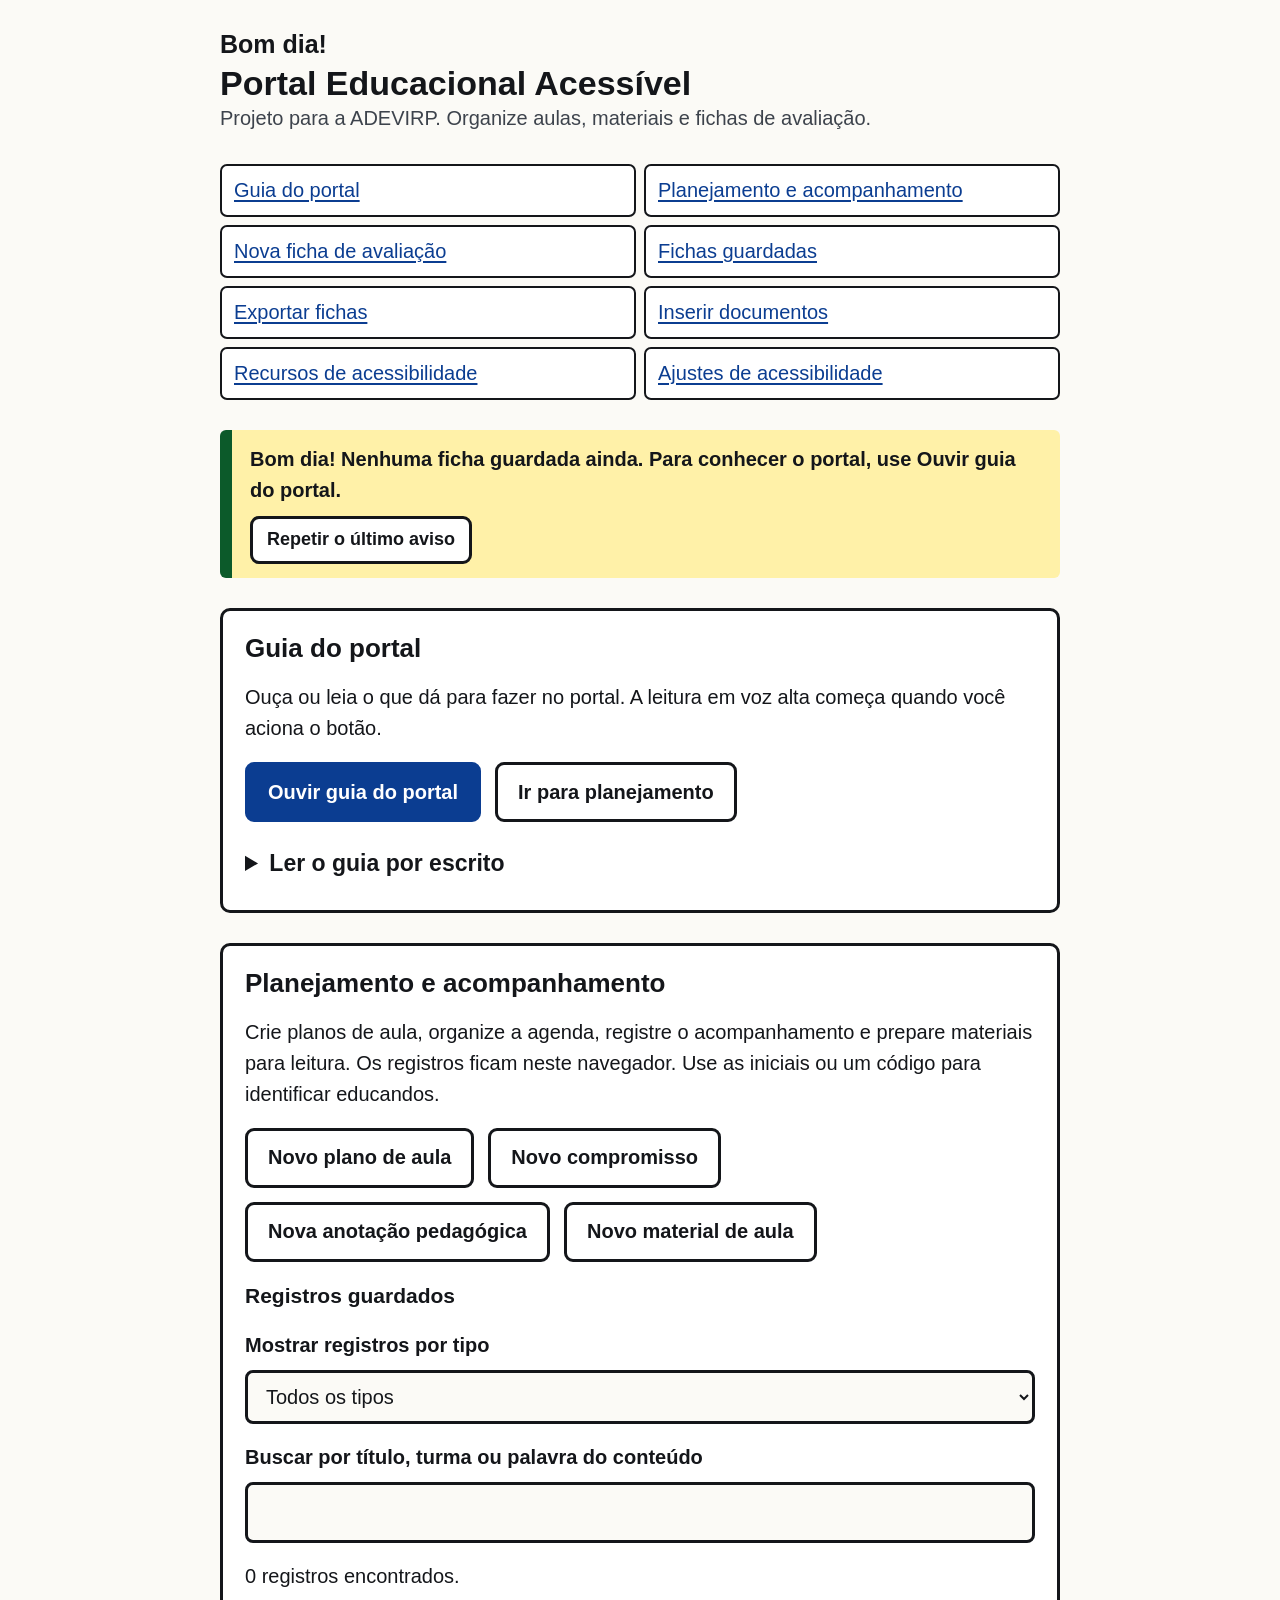
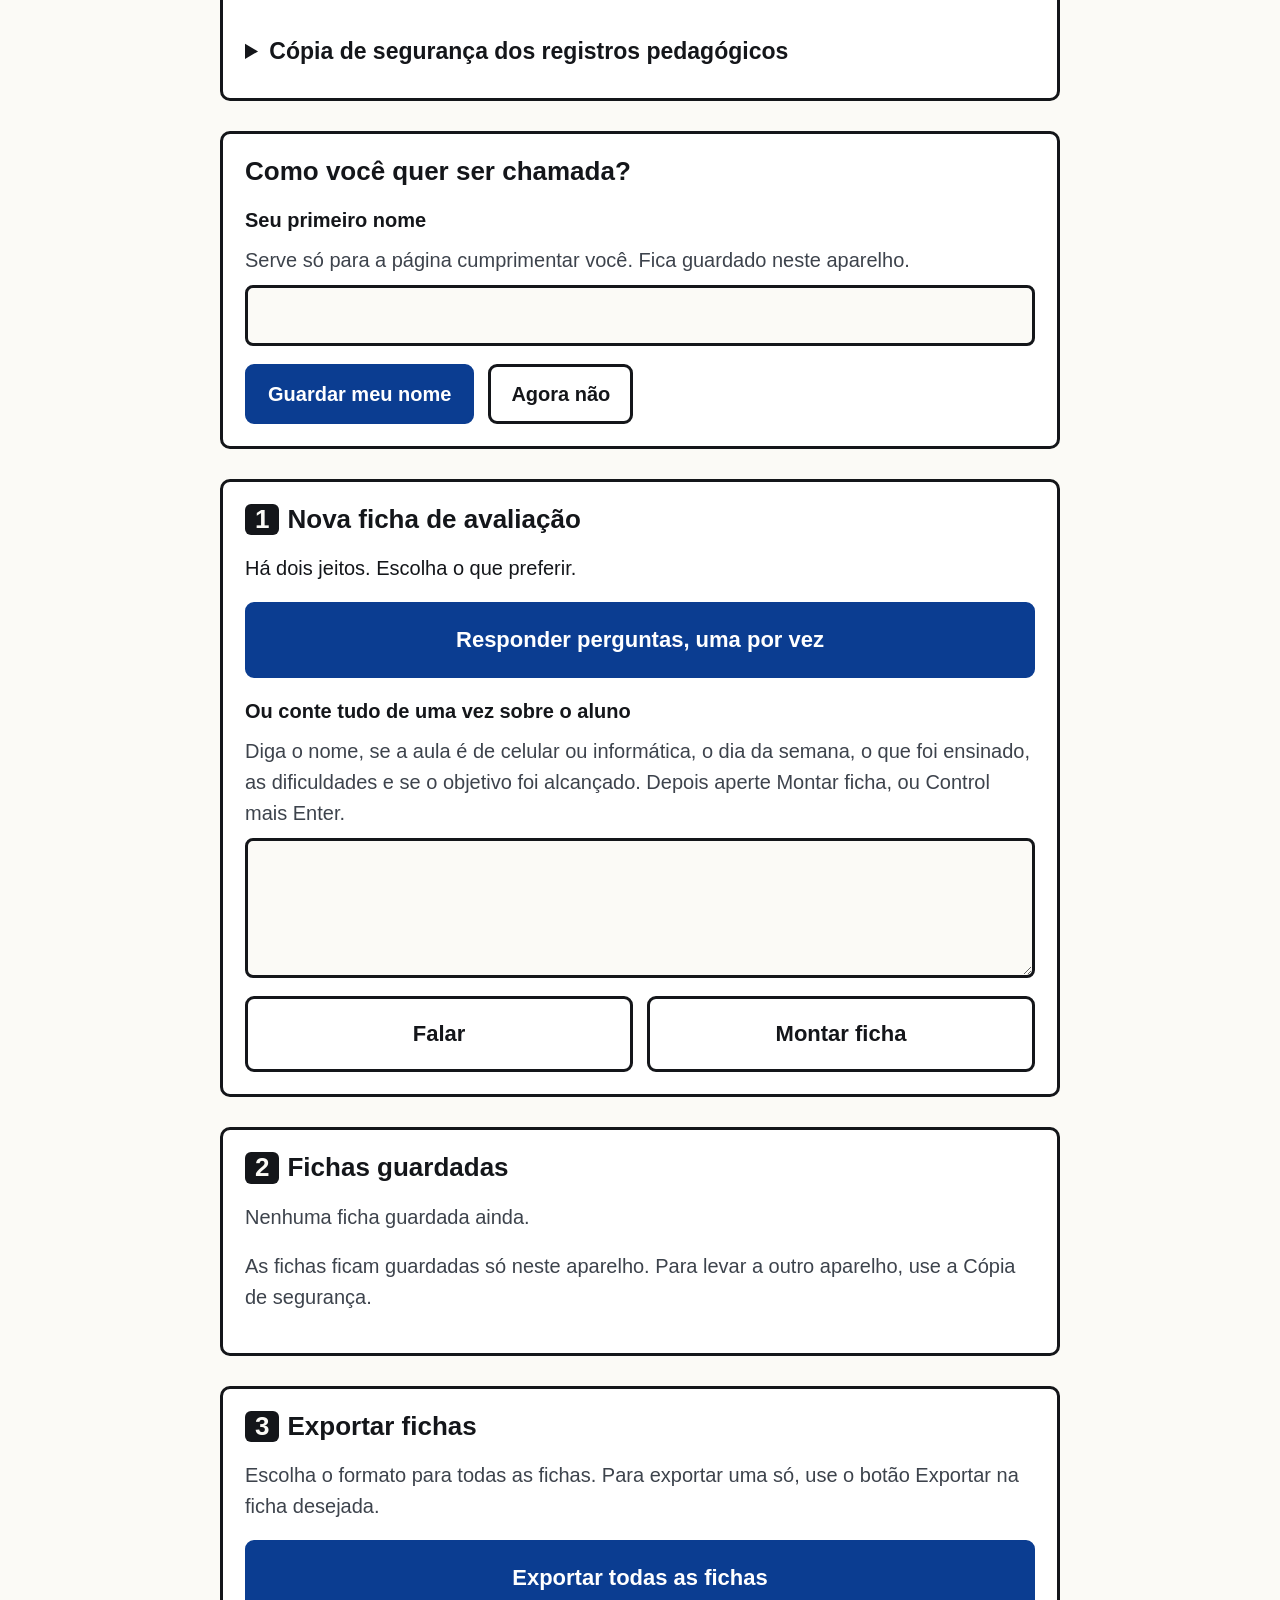
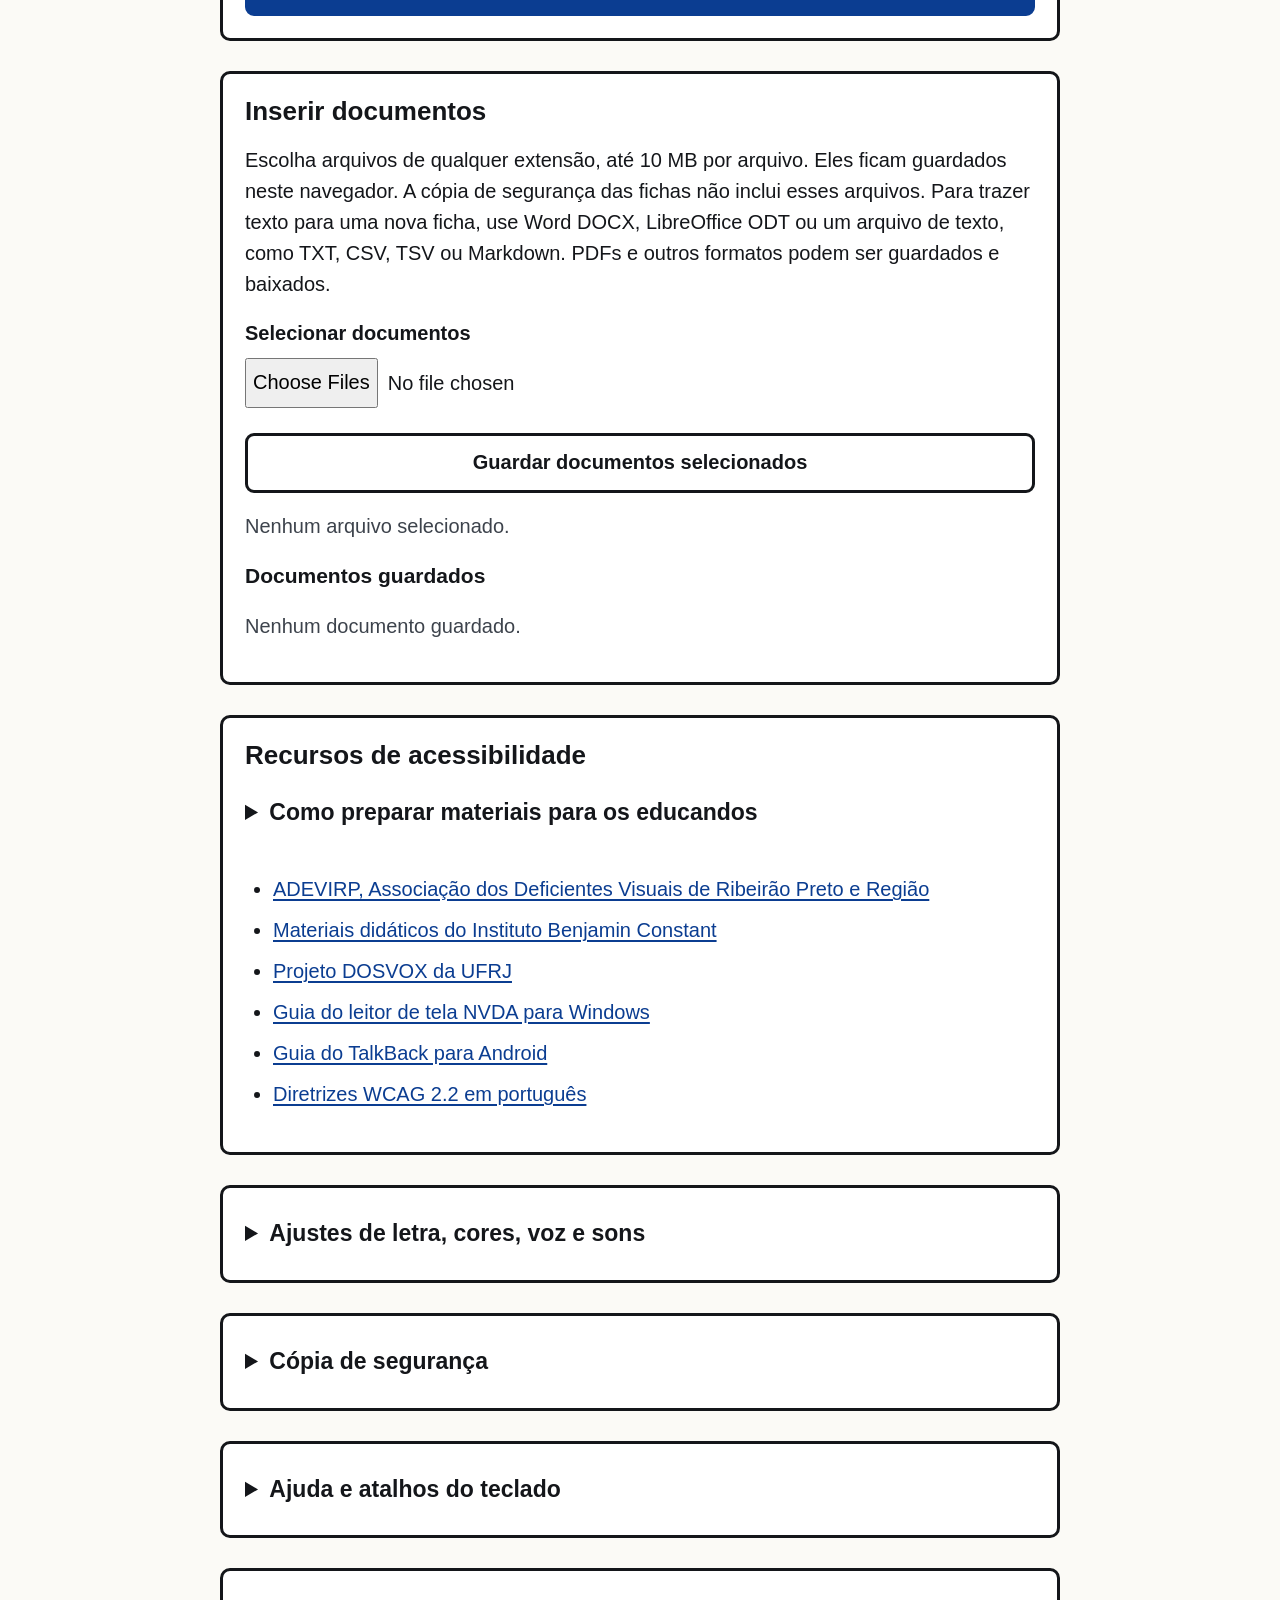
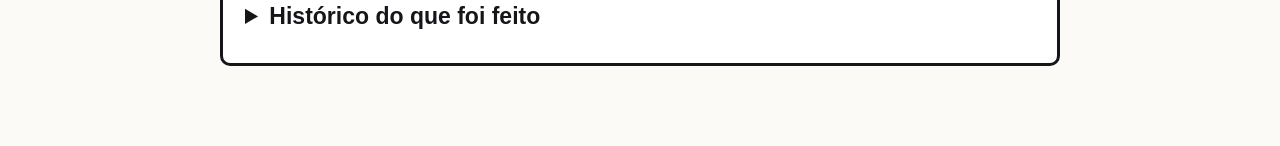
==== docs/fichas-avaliacao-2026/index.html @ f61b5168 "Apresenta guia completo do portal com leitura em voz alta" ====
<!DOCTYPE html>
<html lang="pt-BR" data-tamanho="g">
<head>
<meta charset="utf-8">
<meta name="viewport" content="width=device-width, initial-scale=1">
<title>Portal Educacional Acessível | Projeto para a ADEVIRP</title>
<style>
/* Layout: uma coluna só, na ordem em que o trabalho acontece. Letras grandes, contraste alto, foco bem visível. */
:root{
  --fundo:#fbfaf6; --painel:#ffffff; --texto:#14161a; --suave:#3d434c; --linha:#14161a;
  --acao:#0b3d91; --acao-texto:#ffffff; --foco:#c2410c; --ok:#0c5a2a; --erro:#a11212; --marca:#fff1a8;
  --fonte:Verdana, Tahoma, "Segoe UI", Arial, sans-serif;
}
@media (prefers-color-scheme: dark){
  :root:not([data-theme="light"]):not([data-cores="claro"]){
    color-scheme:dark;
    --fundo:#0c0d10; --painel:#16181d; --texto:#f6f4ee; --suave:#d3d6db; --linha:#f6f4ee;
    --acao:#ffd84a; --acao-texto:#0c0d10; --foco:#7fd4ff; --ok:#7be3a0; --erro:#ffa3a3; --marca:#3b3200;
  }
}
:root[data-theme="dark"]:not([data-cores="claro"]), :root[data-cores="escuro"]{
  color-scheme:dark;
  --fundo:#0c0d10; --painel:#16181d; --texto:#f6f4ee; --suave:#d3d6db; --linha:#f6f4ee;
  --acao:#ffd84a; --acao-texto:#0c0d10; --foco:#7fd4ff; --ok:#7be3a0; --erro:#ffa3a3; --marca:#3b3200;
}
:root[data-cores="amarelo"]{
  color-scheme:dark;
  --fundo:#000000; --painel:#000000; --texto:#ffee33; --suave:#ffee33; --linha:#ffee33;
  --acao:#ffee33; --acao-texto:#000000; --foco:#ffffff; --ok:#8dffab; --erro:#ffb0b0; --marca:#1c1a00;
}
*{box-sizing:border-box}
html{font-size:125%}
html[data-tamanho="m"]{font-size:150%}
html[data-tamanho="e"]{font-size:185%}
body{margin:0;background:var(--fundo);color:var(--texto);font-family:var(--fonte);line-height:1.55}
.pagina{max-width:44rem;margin:0 auto;padding:1.25rem 1rem 4rem;display:flex;flex-direction:column;gap:1.5rem}
main{display:flex;flex-direction:column;gap:1.5rem}
h1{font-size:1.7rem;line-height:1.15;margin:0;text-wrap:balance}
h2{font-size:1.3rem;line-height:1.2;margin:0;text-wrap:balance}
h3{font-size:1.05rem;margin:0;overflow-wrap:anywhere}
p{margin:0}
.suave{color:var(--suave)}
.so-leitor{position:absolute;width:1px;height:1px;overflow:hidden;clip-path:inset(50%);white-space:nowrap}
.pular{position:absolute;left:-999rem}
.pular:focus{left:1rem;top:1rem;background:var(--painel);color:var(--texto);padding:.5rem 1rem;z-index:5}
section,details.bloco{background:var(--painel);border:3px solid var(--linha);border-radius:.5rem;padding:1.1rem;display:flex;flex-direction:column;gap:.9rem}
details.bloco{display:block}
details.bloco>*+*{margin-top:.9rem}
.numero{display:inline-block;background:var(--texto);color:var(--fundo);border-radius:.3rem;padding:0 .5rem;margin-right:.4rem;font-weight:700}
label,legend{font-weight:700}
textarea,input[type=text],input[type=search],input[type=url],input[type=email],input[type=password],select{width:100%;font:inherit;color:var(--texto);background:var(--fundo);border:3px solid var(--linha);border-radius:.4rem;padding:.6rem .7rem}
textarea{min-height:7rem;resize:vertical}
[aria-invalid="true"]{border-color:var(--erro);border-style:dashed}
.msg-erro{color:var(--erro);font-weight:700}
fieldset{border:2px solid var(--suave);border-radius:.4rem;padding:.7rem .8rem;margin:0;display:flex;flex-direction:column;gap:.3rem;min-width:0}
legend{padding:0 .3rem}
.opcao{display:flex;align-items:center;gap:.7rem;padding:.35rem .2rem;font-weight:400}
.opcao input{width:1.6rem;height:1.6rem;flex:none;accent-color:var(--acao)}
.campo,.passo{display:flex;flex-direction:column;gap:.45rem}
.botoes{display:flex;flex-wrap:wrap;gap:.7rem}
button{font:inherit;font-weight:700;min-height:3rem;padding:.55rem 1rem;border-radius:.45rem;border:3px solid var(--linha);background:var(--painel);color:var(--texto);cursor:pointer}
button.principal{background:var(--acao);color:var(--acao-texto);border-color:var(--acao)}
button.grande{font-size:1.1rem;min-height:3.8rem}
.botoes button.grande{flex:1 1 13rem}
button[aria-pressed="true"]{background:var(--erro);color:var(--painel);border-color:var(--erro)}
button:disabled{opacity:.55;cursor:not-allowed}
:focus-visible{outline:5px solid var(--foco);outline-offset:3px}
[hidden]{display:none!important}
#aviso{border-left:.6rem solid var(--ok);background:var(--marca);padding:.7rem .9rem;font-weight:700;border-radius:.3rem;display:flex;flex-direction:column;gap:.5rem}
#aviso button{min-height:2.4rem;padding:.25rem .7rem;font-size:.9rem}
#aviso{overflow-wrap:anywhere}
#aviso.erro{border-left-color:var(--erro);border-left-style:double}
#aviso.andando{border-left-style:dotted}
ul.lista{list-style:none;margin:0;padding:0;display:flex;flex-direction:column;gap:.8rem}
ul.lista li{border:2px solid var(--suave);border-radius:.4rem;padding:.8rem;display:flex;flex-direction:column;gap:.6rem}
.selo{display:inline-block;border:2px solid currentColor;border-radius:2rem;padding:0 .6rem;font-size:.85rem;font-weight:700}
.selo.falta{color:var(--erro)} .selo.pronta{color:var(--ok)}
summary{font-weight:700;cursor:pointer;padding:.3rem 0;font-size:1.15rem}
details ul,details ol{margin:0;padding-left:1.3rem}
details li+li{margin-top:.35rem}
dialog{max-width:min(36rem,calc(100vw - 2rem));border:4px solid var(--linha);border-radius:.6rem;background:var(--painel);color:var(--texto);padding:1.2rem}
dialog>*+*{margin-top:1rem}
dialog::backdrop{background:rgba(0,0,0,.7)}
dialog .botoes{flex-direction:column}
kbd{border:2px solid var(--suave);border-radius:.3rem;padding:0 .3rem;font:inherit;font-weight:700;white-space:nowrap}
@media (prefers-reduced-motion: reduce){*{transition:none!important;animation:none!important;scroll-behavior:auto!important}}
a{color:var(--acao);text-decoration:underline;text-underline-offset:.15em;overflow-wrap:anywhere}
.atalhos-portal{list-style:none;margin:0;padding:0;display:grid;grid-template-columns:repeat(auto-fit,minmax(min(100%,15rem),1fr));gap:.4rem}
.atalhos-portal a{display:flex;align-items:center;min-height:2.5rem;padding:.45rem .6rem;border:2px solid var(--linha);border-radius:.35rem;background:var(--painel)}
#ped-form{display:grid;gap:1rem}
.ped-texto,.nome-documento{white-space:pre-wrap;overflow-wrap:anywhere}
.nome-documento{font-weight:700}
.recursos-links{padding-inline-start:1.4rem}
.recursos-links li+li{margin-top:.5rem}
input[type=file]{max-width:100%;font:inherit}
input[type=file]::file-selector-button{font:inherit;max-width:100%;margin:0 .5rem .35rem 0;min-height:2.5rem}
button,summary,label,h2,h4{overflow-wrap:anywhere}
button{max-width:100%}
#dlg{max-height:calc(100dvh - 1rem);overflow:auto}
@media(max-width:22rem){.pagina{padding-inline:.6rem}section,details.bloco{padding:.7rem}.botoes{gap:.55rem}}
@media(forced-colors:active){:focus-visible{outline-color:Highlight}.selo{forced-color-adjust:auto}}
</style>
</head>
<body>
<a class="pular" href="#conteudo-principal">Pular para o conteúdo principal</a>
<div class="pagina">
<header>
  <p id="saudacao" style="font-size:1.25rem;font-weight:700"></p>
  <h1>Portal Educacional Acessível</h1>
  <p class="suave">Projeto para a ADEVIRP. Organize aulas, materiais e fichas de avaliação.</p>
</header>
<nav aria-label="Seções do portal">
  <ul class="atalhos-portal">
    <li><a href="#t-intro">Guia do portal</a></li>
    <li><a href="#t-pedagogico">Planejamento e acompanhamento</a></li>
    <li><a href="#t1">Nova ficha de avaliação</a></li>
    <li><a href="#t2">Fichas guardadas</a></li>
    <li><a href="#t3">Exportar fichas</a></li>
    <li><a href="#t-documentos">Inserir documentos</a></li>
    <li><a href="#t-recursos">Recursos de acessibilidade</a></li>
    <li><a href="#ajustes-portal">Ajustes de acessibilidade</a></li>
  </ul>
</nav>

<div id="aviso">
  <p><span class="so-leitor">Último aviso: </span><span id="aviso-texto">Abrindo.</span></p>
  <div class="botoes">
    <button type="button" id="btn-repetir" aria-keyshortcuts="Alt+Shift+A">Repetir o último aviso</button>
    <button type="button" id="btn-parar-voz" class="principal" hidden>Parar a voz</button>
    <button type="button" id="btn-desfazer" hidden></button>
  </div>
</div>
<div class="so-leitor" id="vivo-calmo" role="status" aria-live="polite" aria-atomic="true"></div>
<div class="so-leitor" id="vivo-urgente" role="alert" aria-atomic="true"></div>

<main id="conteudo-principal" tabindex="-1">
<section id="intro" aria-labelledby="t-intro">
  <h2 id="t-intro" tabindex="-1">Guia do portal</h2>
  <p>Ouça ou leia o que dá para fazer no portal. A leitura em voz alta começa quando você aciona o botão.</p>
  <div class="botoes">
    <button type="button" id="btn-intro" class="principal" aria-keyshortcuts="Alt+Shift+I">Ouvir guia do portal</button>
    <button type="button" id="btn-intro-pular">Ir para planejamento</button>
  </div>
  <p id="intro-parte" class="suave" hidden></p>
  <details id="intro-texto">
    <summary>Ler o guia por escrito</summary>
    <ol id="intro-lista"></ol>
  </details>
</section>
<section aria-labelledby="t-pedagogico">
  <h2 id="t-pedagogico" tabindex="-1">Planejamento e acompanhamento</h2>
  <p>Crie planos de aula, organize a agenda, registre o acompanhamento e prepare materiais para leitura. Os registros ficam neste navegador. Use as iniciais ou um código para identificar educandos.</p>
  <div class="botoes">
    <button type="button" data-novo-registro="plano">Novo plano de aula</button>
    <button type="button" data-novo-registro="agenda">Novo compromisso</button>
    <button type="button" data-novo-registro="diario">Nova anotação pedagógica</button>
    <button type="button" data-novo-registro="material">Novo material de aula</button>
  </div>
  <form id="ped-form" hidden>
    <h3 id="ped-editor" tabindex="-1"></h3>
    <p>Os campos Título e Conteúdo são obrigatórios.</p>
    <div class="campo"><label for="ped-titulo">Título (obrigatório)</label>
      <input id="ped-titulo" type="text" maxlength="120" required></div>
    <div class="campo" id="ped-data-campo"><label for="ped-data">Data (AAAA-MM-DD)</label>
      <p id="ped-data-dica" class="suave">Exemplo de preenchimento: 2026-11-25.</p>
      <input id="ped-data" type="text" maxlength="10" autocomplete="off" aria-describedby="ped-data-dica"></div>
    <div class="campo"><label for="ped-grupo">Turma, grupo ou código do educando (opcional)</label>
      <input id="ped-grupo" type="text" maxlength="80"></div>
    <div class="campo"><label id="ped-conteudo-label" for="ped-conteudo">Conteúdo (obrigatório)</label>
      <p id="ped-dica" class="suave"></p>
      <textarea id="ped-conteudo" required maxlength="12000" aria-describedby="ped-dica"></textarea></div>
    <div class="campo" id="ped-url-campo" hidden><label for="ped-url">Link do material (opcional)</label>
      <p id="ped-url-dica" class="suave">Use um endereço que comece com https://.</p>
      <input id="ped-url" type="url" maxlength="2048" aria-describedby="ped-url-dica"></div>
    <label class="opcao" id="ped-concluido-campo" hidden><input id="ped-concluido" type="checkbox"> Compromisso concluído</label>
    <div class="botoes">
      <button id="ped-salvar" type="submit" class="principal">Salvar registro</button>
      <button id="ped-cancelar" type="button">Cancelar edição</button>
    </div>
  </form>
  <h3 id="ped-registros" tabindex="-1">Registros guardados</h3>
  <div class="campo"><label for="ped-filtro">Mostrar registros por tipo</label>
    <select id="ped-filtro">
      <option value="">Todos os tipos</option>
      <option value="plano">Planos de aula</option>
      <option value="agenda">Agenda</option>
      <option value="diario">Diário pedagógico</option>
      <option value="material">Materiais de aula</option>
    </select></div>
  <div class="campo"><label for="ped-busca">Buscar por título, turma ou palavra do conteúdo</label>
    <input id="ped-busca" type="search" autocomplete="off"></div>
  <p id="ped-total" role="status" aria-live="polite" aria-atomic="true"></p>
  <ul id="ped-lista" class="lista"></ul>
  <details>
    <summary>Cópia de segurança dos registros pedagógicos</summary>
    <p>Guarde o JSON em local protegido. Esta cópia inclui agenda, planos, anotações e materiais de aula. As fichas e os arquivos inseridos têm opções próprias na página.</p>
    <div class="botoes">
      <button type="button" id="ped-exportar">Baixar cópia dos registros</button>
      <button type="button" id="ped-importar">Restaurar registros de uma cópia</button>
    </div>
    <input type="file" id="ped-arquivo" accept=".json,application/json" aria-label="Selecionar a cópia dos registros pedagógicos" hidden>
  </details>
</section>

<section id="boas-vindas" aria-labelledby="t0" hidden>
  <h2 id="t0">Como você quer ser chamada?</h2>
  <div class="campo">
    <label for="nome-ini">Seu primeiro nome</label>
    <p id="nome-ini-dica" class="suave">Serve só para a página cumprimentar você. Fica guardado neste aparelho.</p>
    <input type="text" id="nome-ini" maxlength="40" autocomplete="given-name" aria-describedby="nome-ini-dica">
  </div>
  <div class="botoes">
    <button type="button" id="btn-nome-ini" class="principal">Guardar meu nome</button>
    <button type="button" id="btn-nome-nao">Agora não</button>
  </div>
</section>
<section aria-labelledby="t1">
  <h2 id="t1" tabindex="-1"><span class="numero">1</span>Nova ficha de avaliação</h2>
  <p>Há dois jeitos. Escolha o que preferir.</p>
  <button type="button" id="btn-guiado" class="grande principal" aria-keyshortcuts="Alt+Shift+N">Responder perguntas, uma por vez</button>
  <div class="campo">
    <label for="fala">Ou conte tudo de uma vez sobre o aluno</label>
    <p id="fala-dica" class="suave">Diga o nome, se a aula é de celular ou informática, o dia da semana, o que foi ensinado, as dificuldades e se o objetivo foi alcançado. Depois aperte Montar ficha, ou Control mais Enter.</p>
    <textarea id="fala" aria-describedby="fala-dica" maxlength="12000"></textarea>
  </div>
  <div class="botoes">
    <button type="button" id="btn-falar" class="grande btn-ditar" hidden aria-pressed="false" aria-keyshortcuts="Alt+Shift+F">Falar</button>
    <button type="button" id="btn-montar" class="grande" aria-keyshortcuts="Alt+Shift+M">Montar ficha</button>
  </div>
</section>

<section id="editor" aria-labelledby="t-ed" hidden>
  <h2 id="t-ed" tabindex="-1">Ficha</h2>
  <p id="onde" class="suave"></p>
  <form id="form" novalidate style="display:flex;flex-direction:column;gap:1rem">
    <div id="passos" style="display:flex;flex-direction:column;gap:1rem"></div>
    <div class="botoes" id="nav-passos">
      <button type="button" id="btn-voltar">Pergunta anterior</button>
      <button type="button" id="btn-proxima" class="principal">Próxima pergunta</button>
    </div>
    <div class="botoes">
      <button type="submit" id="btn-salvar" class="principal grande" aria-keyshortcuts="Alt+Shift+S">Salvar ficha</button>
      <button type="button" id="btn-ouvir-ed" hidden aria-keyshortcuts="Alt+Shift+O">Ouvir esta ficha</button>
      <button type="button" id="btn-modo"></button>
      <button type="button" id="btn-fechar">Fechar a ficha</button>
    </div>
  </form>
</section>

<section aria-labelledby="t2">
  <h2 id="t2" tabindex="-1"><span class="numero">2</span>Fichas guardadas</h2>
  <p id="contagem" class="suave"></p>
  <p id="estado-conta" class="suave" hidden></p>
  <div class="campo" id="campo-busca" hidden>
    <label for="busca">Procurar aluno pelo nome</label>
    <input type="search" id="busca" autocomplete="off">
  </div>
  <ul class="lista" id="lista"></ul>
</section>

<section aria-labelledby="t3">
  <h2 id="t3" tabindex="-1"><span class="numero">3</span>Exportar fichas</h2>
  <p class="suave">Escolha o formato para todas as fichas. Para exportar uma só, use o botão Exportar na ficha desejada.</p>
  <button type="button" id="btn-word" class="grande principal" aria-keyshortcuts="Alt+Shift+B">Exportar todas as fichas</button>
</section>

<section aria-labelledby="t-documentos">
  <h2 id="t-documentos" tabindex="-1">Inserir documentos</h2>
  <p id="documento-dica">Escolha arquivos de qualquer extensão, até 10 MB por arquivo. Eles ficam guardados neste navegador. A cópia de segurança das fichas não inclui esses arquivos. Para trazer texto para uma nova ficha, use Word DOCX, LibreOffice ODT ou um arquivo de texto, como TXT, CSV, TSV ou Markdown. PDFs e outros formatos podem ser guardados e baixados.</p>
  <div class="campo">
    <label for="documento-arquivo">Selecionar documentos</label>
    <input type="file" id="documento-arquivo" multiple aria-describedby="documento-dica">
  </div>
  <button type="button" id="documento-guardar">Guardar documentos selecionados</button>
  <p id="documento-estado" class="suave">Nenhum arquivo selecionado.</p>
  <h3>Documentos guardados</h3>
  <p id="documento-vazio" class="suave">Carregando documentos.</p>
  <ul class="lista" id="documento-lista"></ul>
</section>

<section aria-labelledby="t-recursos">
  <h2 id="t-recursos" tabindex="-1">Recursos de acessibilidade</h2>
  <details>
    <summary>Como preparar materiais para os educandos</summary>
    <ol>
      <li>Use títulos em ordem e dê nomes claros aos links, para que façam sentido quando lidos fora da frase.</li>
      <li>Descreva no texto as informações importantes de imagens, gráficos e atividades visuais.</li>
      <li>Use texto selecionável e uma ordem de leitura clara. Se enviar áudio, inclua uma transcrição.</li>
      <li>Combine com o educando o formato que ele prefere, como texto digital, fonte ampliada, braile ou áudio.</li>
      <li>Revise o material com teclado e leitor de tela antes de compartilhar.</li>
    </ol>
  </details>
  <ul class="recursos-links">
    <li><a href="https://adevirp.com.br/">ADEVIRP, Associação dos Deficientes Visuais de Ribeirão Preto e Região</a></li>
    <li><a href="https://www.gov.br/pt-br/servicos/receber-materiais-didatico-pedagogicos?id=10027&amp;origem=servico">Materiais didáticos do Instituto Benjamin Constant</a></li>
    <li><a href="https://intervox.nce.ufrj.br/dosvox/">Projeto DOSVOX da UFRJ</a></li>
    <li><a href="https://api.nvaccess.org/documentation/userGuide.html">Guia do leitor de tela NVDA para Windows</a></li>
    <li><a href="https://support.google.com/accessibility/android/answer/6283677?hl=pt-BR">Guia do TalkBack para Android</a></li>
    <li><a href="https://www.w3.org/Translations/WCAG22-pt-BR/">Diretrizes WCAG 2.2 em português</a></li>
  </ul>
</section>

<details class="bloco" id="d-pref">
  <summary id="ajustes-portal">Ajustes de letra, cores, voz e sons</summary>
  <div class="campo"><label for="p-nome">Seu nome, para a saudação</label>
    <input type="text" id="p-nome" maxlength="40" autocomplete="given-name"></div>
  <div class="campo"><label for="p-tamanho">Tamanho da letra</label>
    <select id="p-tamanho"><option value="g">Grande</option><option value="m">Maior</option><option value="e">Enorme</option></select></div>
  <div class="campo"><label for="p-cores">Cores</label>
    <select id="p-cores"><option value="auto">Igual ao aparelho</option><option value="claro">Fundo claro</option><option value="escuro">Fundo escuro</option><option value="amarelo">Amarelo no preto</option></select></div>
  <div class="campo"><label for="p-velocidade">Velocidade da voz ao ouvir uma ficha</label>
    <select id="p-velocidade"><option value="0.8">Devagar</option><option value="1">Normal</option><option value="1.3">Rápida</option></select></div>
  <label class="opcao"><input type="checkbox" id="p-sons">Tocar um som curto a cada aviso</label>
  <label class="opcao"><input type="checkbox" id="p-falar">Ler os avisos em voz alta (para quem não usa leitor de telas)</label>
  <label class="opcao"><input type="checkbox" id="p-passo">Mostrar uma pergunta por vez na ficha</label>
</details>

<details class="bloco">
  <summary>Cópia de segurança</summary>
  <p>As fichas ficam guardadas neste navegador, neste aparelho. A cópia de segurança serve para não perder nada e para levar as fichas para outro aparelho.</p>
  <div class="botoes">
    <button type="button" id="btn-copia">Salvar cópia de segurança</button>
    <button type="button" id="btn-restaurar">Trazer fichas de uma cópia de segurança</button>
  </div>
  <input type="file" id="arq-copia" accept=".json,application/json" hidden aria-label="Arquivo da cópia de segurança">
</details>

<details class="bloco">
  <summary>Ajuda e atalhos do teclado</summary>
  <ul>
    <li>A tecla Tab anda pelos botões na ordem dos passos 1, 2 e 3. Com o leitor de telas, a tecla H pula de título em título.</li>
    <li>Todo aviso é falado pelo leitor de telas e fica escrito no alto da página. <kbd>Alt + Shift + A</kbd> repete o último aviso.</li>
    <li><kbd>Alt + Shift + N</kbd> começa uma ficha nova por perguntas.</li>
    <li><kbd>Alt + Shift + F</kbd> liga e desliga o microfone no campo onde você está.</li>
    <li><kbd>Alt + Shift + M</kbd> monta a ficha com o que foi contado. <kbd>Control + Enter</kbd> faz o mesmo dentro do campo.</li>
    <li><kbd>Alt + Shift + S</kbd> salva a ficha aberta. <kbd>Alt + Shift + O</kbd> lê a ficha aberta em voz alta.</li>
    <li><kbd>Alt + Shift + L</kbd> vai para a lista de fichas. <kbd>Alt + Shift + B</kbd> abre a escolha do formato de exportação.</li>
    <li><kbd>Esc</kbd> para a leitura em voz alta e desliga o microfone.</li>
    <li><kbd>Alt + Shift + I</kbd> toca a explicação em voz de como o site funciona.</li>
    <li>Nas perguntas, <kbd>Enter</kbd> passa para a próxima. Com o microfone ligado, dizer só "próxima", "voltar" ou "salvar ficha" faz o mesmo que os botões.</li>
    <li>Nas perguntas de marcar, diga o nome das opções, por exemplo "segunda e quarta". Diga "desmarcar quarta" para tirar, ou "nenhuma" para limpar.</li>
    <li>Se o botão Falar não aparecer, use o ditado do aparelho: tecla Windows mais H no computador, ou o microfone do teclado no celular.</li>
    <li>No celular, toque nos botões; os atalhos de teclado valem para o computador. O microfone do teclado do celular também escreve em qualquer campo.</li>
    <li>Nada é apagado ou trocado sem perguntar antes, e a última ficha apagada pode ser trazida de volta.</li>
  </ul>
</details>

<details class="bloco">
  <summary>Histórico do que foi feito</summary>
  <ol id="historico" reversed></ol>
</details>
</main>
</div>

<dialog id="dlg" role="alertdialog" aria-modal="true" aria-labelledby="dlg-t" aria-describedby="dlg-p">
  <h2 id="dlg-t"></h2>
  <p id="dlg-p"></p>
  <div class="botoes" id="dlg-b"></div>
</dialog>

<script>/*!

JSZip v3.10.1 - A JavaScript class for generating and reading zip files
<http://stuartk.com/jszip>

(c) 2009-2016 Stuart Knightley <stuart [at] stuartk.com>
Dual licenced under the MIT license or GPLv3. See https://raw.github.com/Stuk/jszip/main/LICENSE.markdown.

JSZip uses the library pako released under the MIT license :
https://github.com/nodeca/pako/blob/main/LICENSE
*/

!function(e){if("object"==typeof exports&&"undefined"!=typeof module)module.exports=e();else if("function"==typeof define&&define.amd)define([],e);else{("undefined"!=typeof window?window:"undefined"!=typeof global?global:"undefined"!=typeof self?self:this).JSZip=e()}}(function(){return function s(a,o,h){function u(r,e){if(!o[r]){if(!a[r]){var t="function"==typeof require&&require;if(!e&&t)return t(r,!0);if(l)return l(r,!0);var n=new Error("Cannot find module '"+r+"'");throw n.code="MODULE_NOT_FOUND",n}var i=o[r]={exports:{}};a[r][0].call(i.exports,function(e){var t=a[r][1][e];return u(t||e)},i,i.exports,s,a,o,h)}return o[r].exports}for(var l="function"==typeof require&&require,e=0;e<h.length;e++)u(h[e]);return u}({1:[function(e,t,r){"use strict";var d=e("./utils"),c=e("./support"),p="ABCDEFGHIJKLMNOPQRSTUVWXYZabcdefghijklmnopqrstuvwxyz0123456789+/=";r.encode=function(e){for(var t,r,n,i,s,a,o,h=[],u=0,l=e.length,f=l,c="string"!==d.getTypeOf(e);u<e.length;)f=l-u,n=c?(t=e[u++],r=u<l?e[u++]:0,u<l?e[u++]:0):(t=e.charCodeAt(u++),r=u<l?e.charCodeAt(u++):0,u<l?e.charCodeAt(u++):0),i=t>>2,s=(3&t)<<4|r>>4,a=1<f?(15&r)<<2|n>>6:64,o=2<f?63&n:64,h.push(p.charAt(i)+p.charAt(s)+p.charAt(a)+p.charAt(o));return h.join("")},r.decode=function(e){var t,r,n,i,s,a,o=0,h=0,u="data:";if(e.substr(0,u.length)===u)throw new Error("Invalid base64 input, it looks like a data url.");var l,f=3*(e=e.replace(/[^A-Za-z0-9+/=]/g,"")).length/4;if(e.charAt(e.length-1)===p.charAt(64)&&f--,e.charAt(e.length-2)===p.charAt(64)&&f--,f%1!=0)throw new Error("Invalid base64 input, bad content length.");for(l=c.uint8array?new Uint8Array(0|f):new Array(0|f);o<e.length;)t=p.indexOf(e.charAt(o++))<<2|(i=p.indexOf(e.charAt(o++)))>>4,r=(15&i)<<4|(s=p.indexOf(e.charAt(o++)))>>2,n=(3&s)<<6|(a=p.indexOf(e.charAt(o++))),l[h++]=t,64!==s&&(l[h++]=r),64!==a&&(l[h++]=n);return l}},{"./support":30,"./utils":32}],2:[function(e,t,r){"use strict";var n=e("./external"),i=e("./stream/DataWorker"),s=e("./stream/Crc32Probe"),a=e("./stream/DataLengthProbe");function o(e,t,r,n,i){this.compressedSize=e,this.uncompressedSize=t,this.crc32=r,this.compression=n,this.compressedContent=i}o.prototype={getContentWorker:function(){var e=new i(n.Promise.resolve(this.compressedContent)).pipe(this.compression.uncompressWorker()).pipe(new a("data_length")),t=this;return e.on("end",function(){if(this.streamInfo.data_length!==t.uncompressedSize)throw new Error("Bug : uncompressed data size mismatch")}),e},getCompressedWorker:function(){return new i(n.Promise.resolve(this.compressedContent)).withStreamInfo("compressedSize",this.compressedSize).withStreamInfo("uncompressedSize",this.uncompressedSize).withStreamInfo("crc32",this.crc32).withStreamInfo("compression",this.compression)}},o.createWorkerFrom=function(e,t,r){return e.pipe(new s).pipe(new a("uncompressedSize")).pipe(t.compressWorker(r)).pipe(new a("compressedSize")).withStreamInfo("compression",t)},t.exports=o},{"./external":6,"./stream/Crc32Probe":25,"./stream/DataLengthProbe":26,"./stream/DataWorker":27}],3:[function(e,t,r){"use strict";var n=e("./stream/GenericWorker");r.STORE={magic:"\0\0",compressWorker:function(){return new n("STORE compression")},uncompressWorker:function(){return new n("STORE decompression")}},r.DEFLATE=e("./flate")},{"./flate":7,"./stream/GenericWorker":28}],4:[function(e,t,r){"use strict";var n=e("./utils");var o=function(){for(var e,t=[],r=0;r<256;r++){e=r;for(var n=0;n<8;n++)e=1&e?3988292384^e>>>1:e>>>1;t[r]=e}return t}();t.exports=function(e,t){return void 0!==e&&e.length?"string"!==n.getTypeOf(e)?function(e,t,r,n){var i=o,s=n+r;e^=-1;for(var a=n;a<s;a++)e=e>>>8^i[255&(e^t[a])];return-1^e}(0|t,e,e.length,0):function(e,t,r,n){var i=o,s=n+r;e^=-1;for(var a=n;a<s;a++)e=e>>>8^i[255&(e^t.charCodeAt(a))];return-1^e}(0|t,e,e.length,0):0}},{"./utils":32}],5:[function(e,t,r){"use strict";r.base64=!1,r.binary=!1,r.dir=!1,r.createFolders=!0,r.date=null,r.compression=null,r.compressionOptions=null,r.comment=null,r.unixPermissions=null,r.dosPermissions=null},{}],6:[function(e,t,r){"use strict";var n=null;n="undefined"!=typeof Promise?Promise:e("lie"),t.exports={Promise:n}},{lie:37}],7:[function(e,t,r){"use strict";var n="undefined"!=typeof Uint8Array&&"undefined"!=typeof Uint16Array&&"undefined"!=typeof Uint32Array,i=e("pako"),s=e("./utils"),a=e("./stream/GenericWorker"),o=n?"uint8array":"array";function h(e,t){a.call(this,"FlateWorker/"+e),this._pako=null,this._pakoAction=e,this._pakoOptions=t,this.meta={}}r.magic="\b\0",s.inherits(h,a),h.prototype.processChunk=function(e){this.meta=e.meta,null===this._pako&&this._createPako(),this._pako.push(s.transformTo(o,e.data),!1)},h.prototype.flush=function(){a.prototype.flush.call(this),null===this._pako&&this._createPako(),this._pako.push([],!0)},h.prototype.cleanUp=function(){a.prototype.cleanUp.call(this),this._pako=null},h.prototype._createPako=function(){this._pako=new i[this._pakoAction]({raw:!0,level:this._pakoOptions.level||-1});var t=this;this._pako.onData=function(e){t.push({data:e,meta:t.meta})}},r.compressWorker=function(e){return new h("Deflate",e)},r.uncompressWorker=function(){return new h("Inflate",{})}},{"./stream/GenericWorker":28,"./utils":32,pako:38}],8:[function(e,t,r){"use strict";function A(e,t){var r,n="";for(r=0;r<t;r++)n+=String.fromCharCode(255&e),e>>>=8;return n}function n(e,t,r,n,i,s){var a,o,h=e.file,u=e.compression,l=s!==O.utf8encode,f=I.transformTo("string",s(h.name)),c=I.transformTo("string",O.utf8encode(h.name)),d=h.comment,p=I.transformTo("string",s(d)),m=I.transformTo("string",O.utf8encode(d)),_=c.length!==h.name.length,g=m.length!==d.length,b="",v="",y="",w=h.dir,k=h.date,x={crc32:0,compressedSize:0,uncompressedSize:0};t&&!r||(x.crc32=e.crc32,x.compressedSize=e.compressedSize,x.uncompressedSize=e.uncompressedSize);var S=0;t&&(S|=8),l||!_&&!g||(S|=2048);var z=0,C=0;w&&(z|=16),"UNIX"===i?(C=798,z|=function(e,t){var r=e;return e||(r=t?16893:33204),(65535&r)<<16}(h.unixPermissions,w)):(C=20,z|=function(e){return 63&(e||0)}(h.dosPermissions)),a=k.getUTCHours(),a<<=6,a|=k.getUTCMinutes(),a<<=5,a|=k.getUTCSeconds()/2,o=k.getUTCFullYear()-1980,o<<=4,o|=k.getUTCMonth()+1,o<<=5,o|=k.getUTCDate(),_&&(v=A(1,1)+A(B(f),4)+c,b+="up"+A(v.length,2)+v),g&&(y=A(1,1)+A(B(p),4)+m,b+="uc"+A(y.length,2)+y);var E="";return E+="\n\0",E+=A(S,2),E+=u.magic,E+=A(a,2),E+=A(o,2),E+=A(x.crc32,4),E+=A(x.compressedSize,4),E+=A(x.uncompressedSize,4),E+=A(f.length,2),E+=A(b.length,2),{fileRecord:R.LOCAL_FILE_HEADER+E+f+b,dirRecord:R.CENTRAL_FILE_HEADER+A(C,2)+E+A(p.length,2)+"\0\0\0\0"+A(z,4)+A(n,4)+f+b+p}}var I=e("../utils"),i=e("../stream/GenericWorker"),O=e("../utf8"),B=e("../crc32"),R=e("../signature");function s(e,t,r,n){i.call(this,"ZipFileWorker"),this.bytesWritten=0,this.zipComment=t,this.zipPlatform=r,this.encodeFileName=n,this.streamFiles=e,this.accumulate=!1,this.contentBuffer=[],this.dirRecords=[],this.currentSourceOffset=0,this.entriesCount=0,this.currentFile=null,this._sources=[]}I.inherits(s,i),s.prototype.push=function(e){var t=e.meta.percent||0,r=this.entriesCount,n=this._sources.length;this.accumulate?this.contentBuffer.push(e):(this.bytesWritten+=e.data.length,i.prototype.push.call(this,{data:e.data,meta:{currentFile:this.currentFile,percent:r?(t+100*(r-n-1))/r:100}}))},s.prototype.openedSource=function(e){this.currentSourceOffset=this.bytesWritten,this.currentFile=e.file.name;var t=this.streamFiles&&!e.file.dir;if(t){var r=n(e,t,!1,this.currentSourceOffset,this.zipPlatform,this.encodeFileName);this.push({data:r.fileRecord,meta:{percent:0}})}else this.accumulate=!0},s.prototype.closedSource=function(e){this.accumulate=!1;var t=this.streamFiles&&!e.file.dir,r=n(e,t,!0,this.currentSourceOffset,this.zipPlatform,this.encodeFileName);if(this.dirRecords.push(r.dirRecord),t)this.push({data:function(e){return R.DATA_DESCRIPTOR+A(e.crc32,4)+A(e.compressedSize,4)+A(e.uncompressedSize,4)}(e),meta:{percent:100}});else for(this.push({data:r.fileRecord,meta:{percent:0}});this.contentBuffer.length;)this.push(this.contentBuffer.shift());this.currentFile=null},s.prototype.flush=function(){for(var e=this.bytesWritten,t=0;t<this.dirRecords.length;t++)this.push({data:this.dirRecords[t],meta:{percent:100}});var r=this.bytesWritten-e,n=function(e,t,r,n,i){var s=I.transformTo("string",i(n));return R.CENTRAL_DIRECTORY_END+"\0\0\0\0"+A(e,2)+A(e,2)+A(t,4)+A(r,4)+A(s.length,2)+s}(this.dirRecords.length,r,e,this.zipComment,this.encodeFileName);this.push({data:n,meta:{percent:100}})},s.prototype.prepareNextSource=function(){this.previous=this._sources.shift(),this.openedSource(this.previous.streamInfo),this.isPaused?this.previous.pause():this.previous.resume()},s.prototype.registerPrevious=function(e){this._sources.push(e);var t=this;return e.on("data",function(e){t.processChunk(e)}),e.on("end",function(){t.closedSource(t.previous.streamInfo),t._sources.length?t.prepareNextSource():t.end()}),e.on("error",function(e){t.error(e)}),this},s.prototype.resume=function(){return!!i.prototype.resume.call(this)&&(!this.previous&&this._sources.length?(this.prepareNextSource(),!0):this.previous||this._sources.length||this.generatedError?void 0:(this.end(),!0))},s.prototype.error=function(e){var t=this._sources;if(!i.prototype.error.call(this,e))return!1;for(var r=0;r<t.length;r++)try{t[r].error(e)}catch(e){}return!0},s.prototype.lock=function(){i.prototype.lock.call(this);for(var e=this._sources,t=0;t<e.length;t++)e[t].lock()},t.exports=s},{"../crc32":4,"../signature":23,"../stream/GenericWorker":28,"../utf8":31,"../utils":32}],9:[function(e,t,r){"use strict";var u=e("../compressions"),n=e("./ZipFileWorker");r.generateWorker=function(e,a,t){var o=new n(a.streamFiles,t,a.platform,a.encodeFileName),h=0;try{e.forEach(function(e,t){h++;var r=function(e,t){var r=e||t,n=u[r];if(!n)throw new Error(r+" is not a valid compression method !");return n}(t.options.compression,a.compression),n=t.options.compressionOptions||a.compressionOptions||{},i=t.dir,s=t.date;t._compressWorker(r,n).withStreamInfo("file",{name:e,dir:i,date:s,comment:t.comment||"",unixPermissions:t.unixPermissions,dosPermissions:t.dosPermissions}).pipe(o)}),o.entriesCount=h}catch(e){o.error(e)}return o}},{"../compressions":3,"./ZipFileWorker":8}],10:[function(e,t,r){"use strict";function n(){if(!(this instanceof n))return new n;if(arguments.length)throw new Error("The constructor with parameters has been removed in JSZip 3.0, please check the upgrade guide.");this.files=Object.create(null),this.comment=null,this.root="",this.clone=function(){var e=new n;for(var t in this)"function"!=typeof this[t]&&(e[t]=this[t]);return e}}(n.prototype=e("./object")).loadAsync=e("./load"),n.support=e("./support"),n.defaults=e("./defaults"),n.version="3.10.1",n.loadAsync=function(e,t){return(new n).loadAsync(e,t)},n.external=e("./external"),t.exports=n},{"./defaults":5,"./external":6,"./load":11,"./object":15,"./support":30}],11:[function(e,t,r){"use strict";var u=e("./utils"),i=e("./external"),n=e("./utf8"),s=e("./zipEntries"),a=e("./stream/Crc32Probe"),l=e("./nodejsUtils");function f(n){return new i.Promise(function(e,t){var r=n.decompressed.getContentWorker().pipe(new a);r.on("error",function(e){t(e)}).on("end",function(){r.streamInfo.crc32!==n.decompressed.crc32?t(new Error("Corrupted zip : CRC32 mismatch")):e()}).resume()})}t.exports=function(e,o){var h=this;return o=u.extend(o||{},{base64:!1,checkCRC32:!1,optimizedBinaryString:!1,createFolders:!1,decodeFileName:n.utf8decode}),l.isNode&&l.isStream(e)?i.Promise.reject(new Error("JSZip can't accept a stream when loading a zip file.")):u.prepareContent("the loaded zip file",e,!0,o.optimizedBinaryString,o.base64).then(function(e){var t=new s(o);return t.load(e),t}).then(function(e){var t=[i.Promise.resolve(e)],r=e.files;if(o.checkCRC32)for(var n=0;n<r.length;n++)t.push(f(r[n]));return i.Promise.all(t)}).then(function(e){for(var t=e.shift(),r=t.files,n=0;n<r.length;n++){var i=r[n],s=i.fileNameStr,a=u.resolve(i.fileNameStr);h.file(a,i.decompressed,{binary:!0,optimizedBinaryString:!0,date:i.date,dir:i.dir,comment:i.fileCommentStr.length?i.fileCommentStr:null,unixPermissions:i.unixPermissions,dosPermissions:i.dosPermissions,createFolders:o.createFolders}),i.dir||(h.file(a).unsafeOriginalName=s)}return t.zipComment.length&&(h.comment=t.zipComment),h})}},{"./external":6,"./nodejsUtils":14,"./stream/Crc32Probe":25,"./utf8":31,"./utils":32,"./zipEntries":33}],12:[function(e,t,r){"use strict";var n=e("../utils"),i=e("../stream/GenericWorker");function s(e,t){i.call(this,"Nodejs stream input adapter for "+e),this._upstreamEnded=!1,this._bindStream(t)}n.inherits(s,i),s.prototype._bindStream=function(e){var t=this;(this._stream=e).pause(),e.on("data",function(e){t.push({data:e,meta:{percent:0}})}).on("error",function(e){t.isPaused?this.generatedError=e:t.error(e)}).on("end",function(){t.isPaused?t._upstreamEnded=!0:t.end()})},s.prototype.pause=function(){return!!i.prototype.pause.call(this)&&(this._stream.pause(),!0)},s.prototype.resume=function(){return!!i.prototype.resume.call(this)&&(this._upstreamEnded?this.end():this._stream.resume(),!0)},t.exports=s},{"../stream/GenericWorker":28,"../utils":32}],13:[function(e,t,r){"use strict";var i=e("readable-stream").Readable;function n(e,t,r){i.call(this,t),this._helper=e;var n=this;e.on("data",function(e,t){n.push(e)||n._helper.pause(),r&&r(t)}).on("error",function(e){n.emit("error",e)}).on("end",function(){n.push(null)})}e("../utils").inherits(n,i),n.prototype._read=function(){this._helper.resume()},t.exports=n},{"../utils":32,"readable-stream":16}],14:[function(e,t,r){"use strict";t.exports={isNode:"undefined"!=typeof Buffer,newBufferFrom:function(e,t){if(Buffer.from&&Buffer.from!==Uint8Array.from)return Buffer.from(e,t);if("number"==typeof e)throw new Error('The "data" argument must not be a number');return new Buffer(e,t)},allocBuffer:function(e){if(Buffer.alloc)return Buffer.alloc(e);var t=new Buffer(e);return t.fill(0),t},isBuffer:function(e){return Buffer.isBuffer(e)},isStream:function(e){return e&&"function"==typeof e.on&&"function"==typeof e.pause&&"function"==typeof e.resume}}},{}],15:[function(e,t,r){"use strict";function s(e,t,r){var n,i=u.getTypeOf(t),s=u.extend(r||{},f);s.date=s.date||new Date,null!==s.compression&&(s.compression=s.compression.toUpperCase()),"string"==typeof s.unixPermissions&&(s.unixPermissions=parseInt(s.unixPermissions,8)),s.unixPermissions&&16384&s.unixPermissions&&(s.dir=!0),s.dosPermissions&&16&s.dosPermissions&&(s.dir=!0),s.dir&&(e=g(e)),s.createFolders&&(n=_(e))&&b.call(this,n,!0);var a="string"===i&&!1===s.binary&&!1===s.base64;r&&void 0!==r.binary||(s.binary=!a),(t instanceof c&&0===t.uncompressedSize||s.dir||!t||0===t.length)&&(s.base64=!1,s.binary=!0,t="",s.compression="STORE",i="string");var o=null;o=t instanceof c||t instanceof l?t:p.isNode&&p.isStream(t)?new m(e,t):u.prepareContent(e,t,s.binary,s.optimizedBinaryString,s.base64);var h=new d(e,o,s);this.files[e]=h}var i=e("./utf8"),u=e("./utils"),l=e("./stream/GenericWorker"),a=e("./stream/StreamHelper"),f=e("./defaults"),c=e("./compressedObject"),d=e("./zipObject"),o=e("./generate"),p=e("./nodejsUtils"),m=e("./nodejs/NodejsStreamInputAdapter"),_=function(e){"/"===e.slice(-1)&&(e=e.substring(0,e.length-1));var t=e.lastIndexOf("/");return 0<t?e.substring(0,t):""},g=function(e){return"/"!==e.slice(-1)&&(e+="/"),e},b=function(e,t){return t=void 0!==t?t:f.createFolders,e=g(e),this.files[e]||s.call(this,e,null,{dir:!0,createFolders:t}),this.files[e]};function h(e){return"[object RegExp]"===Object.prototype.toString.call(e)}var n={load:function(){throw new Error("This method has been removed in JSZip 3.0, please check the upgrade guide.")},forEach:function(e){var t,r,n;for(t in this.files)n=this.files[t],(r=t.slice(this.root.length,t.length))&&t.slice(0,this.root.length)===this.root&&e(r,n)},filter:function(r){var n=[];return this.forEach(function(e,t){r(e,t)&&n.push(t)}),n},file:function(e,t,r){if(1!==arguments.length)return e=this.root+e,s.call(this,e,t,r),this;if(h(e)){var n=e;return this.filter(function(e,t){return!t.dir&&n.test(e)})}var i=this.files[this.root+e];return i&&!i.dir?i:null},folder:function(r){if(!r)return this;if(h(r))return this.filter(function(e,t){return t.dir&&r.test(e)});var e=this.root+r,t=b.call(this,e),n=this.clone();return n.root=t.name,n},remove:function(r){r=this.root+r;var e=this.files[r];if(e||("/"!==r.slice(-1)&&(r+="/"),e=this.files[r]),e&&!e.dir)delete this.files[r];else for(var t=this.filter(function(e,t){return t.name.slice(0,r.length)===r}),n=0;n<t.length;n++)delete this.files[t[n].name];return this},generate:function(){throw new Error("This method has been removed in JSZip 3.0, please check the upgrade guide.")},generateInternalStream:function(e){var t,r={};try{if((r=u.extend(e||{},{streamFiles:!1,compression:"STORE",compressionOptions:null,type:"",platform:"DOS",comment:null,mimeType:"application/zip",encodeFileName:i.utf8encode})).type=r.type.toLowerCase(),r.compression=r.compression.toUpperCase(),"binarystring"===r.type&&(r.type="string"),!r.type)throw new Error("No output type specified.");u.checkSupport(r.type),"darwin"!==r.platform&&"freebsd"!==r.platform&&"linux"!==r.platform&&"sunos"!==r.platform||(r.platform="UNIX"),"win32"===r.platform&&(r.platform="DOS");var n=r.comment||this.comment||"";t=o.generateWorker(this,r,n)}catch(e){(t=new l("error")).error(e)}return new a(t,r.type||"string",r.mimeType)},generateAsync:function(e,t){return this.generateInternalStream(e).accumulate(t)},generateNodeStream:function(e,t){return(e=e||{}).type||(e.type="nodebuffer"),this.generateInternalStream(e).toNodejsStream(t)}};t.exports=n},{"./compressedObject":2,"./defaults":5,"./generate":9,"./nodejs/NodejsStreamInputAdapter":12,"./nodejsUtils":14,"./stream/GenericWorker":28,"./stream/StreamHelper":29,"./utf8":31,"./utils":32,"./zipObject":35}],16:[function(e,t,r){"use strict";t.exports=e("stream")},{stream:void 0}],17:[function(e,t,r){"use strict";var n=e("./DataReader");function i(e){n.call(this,e);for(var t=0;t<this.data.length;t++)e[t]=255&e[t]}e("../utils").inherits(i,n),i.prototype.byteAt=function(e){return this.data[this.zero+e]},i.prototype.lastIndexOfSignature=function(e){for(var t=e.charCodeAt(0),r=e.charCodeAt(1),n=e.charCodeAt(2),i=e.charCodeAt(3),s=this.length-4;0<=s;--s)if(this.data[s]===t&&this.data[s+1]===r&&this.data[s+2]===n&&this.data[s+3]===i)return s-this.zero;return-1},i.prototype.readAndCheckSignature=function(e){var t=e.charCodeAt(0),r=e.charCodeAt(1),n=e.charCodeAt(2),i=e.charCodeAt(3),s=this.readData(4);return t===s[0]&&r===s[1]&&n===s[2]&&i===s[3]},i.prototype.readData=function(e){if(this.checkOffset(e),0===e)return[];var t=this.data.slice(this.zero+this.index,this.zero+this.index+e);return this.index+=e,t},t.exports=i},{"../utils":32,"./DataReader":18}],18:[function(e,t,r){"use strict";var n=e("../utils");function i(e){this.data=e,this.length=e.length,this.index=0,this.zero=0}i.prototype={checkOffset:function(e){this.checkIndex(this.index+e)},checkIndex:function(e){if(this.length<this.zero+e||e<0)throw new Error("End of data reached (data length = "+this.length+", asked index = "+e+"). Corrupted zip ?")},setIndex:function(e){this.checkIndex(e),this.index=e},skip:function(e){this.setIndex(this.index+e)},byteAt:function(){},readInt:function(e){var t,r=0;for(this.checkOffset(e),t=this.index+e-1;t>=this.index;t--)r=(r<<8)+this.byteAt(t);return this.index+=e,r},readString:function(e){return n.transformTo("string",this.readData(e))},readData:function(){},lastIndexOfSignature:function(){},readAndCheckSignature:function(){},readDate:function(){var e=this.readInt(4);return new Date(Date.UTC(1980+(e>>25&127),(e>>21&15)-1,e>>16&31,e>>11&31,e>>5&63,(31&e)<<1))}},t.exports=i},{"../utils":32}],19:[function(e,t,r){"use strict";var n=e("./Uint8ArrayReader");function i(e){n.call(this,e)}e("../utils").inherits(i,n),i.prototype.readData=function(e){this.checkOffset(e);var t=this.data.slice(this.zero+this.index,this.zero+this.index+e);return this.index+=e,t},t.exports=i},{"../utils":32,"./Uint8ArrayReader":21}],20:[function(e,t,r){"use strict";var n=e("./DataReader");function i(e){n.call(this,e)}e("../utils").inherits(i,n),i.prototype.byteAt=function(e){return this.data.charCodeAt(this.zero+e)},i.prototype.lastIndexOfSignature=function(e){return this.data.lastIndexOf(e)-this.zero},i.prototype.readAndCheckSignature=function(e){return e===this.readData(4)},i.prototype.readData=function(e){this.checkOffset(e);var t=this.data.slice(this.zero+this.index,this.zero+this.index+e);return this.index+=e,t},t.exports=i},{"../utils":32,"./DataReader":18}],21:[function(e,t,r){"use strict";var n=e("./ArrayReader");function i(e){n.call(this,e)}e("../utils").inherits(i,n),i.prototype.readData=function(e){if(this.checkOffset(e),0===e)return new Uint8Array(0);var t=this.data.subarray(this.zero+this.index,this.zero+this.index+e);return this.index+=e,t},t.exports=i},{"../utils":32,"./ArrayReader":17}],22:[function(e,t,r){"use strict";var n=e("../utils"),i=e("../support"),s=e("./ArrayReader"),a=e("./StringReader"),o=e("./NodeBufferReader"),h=e("./Uint8ArrayReader");t.exports=function(e){var t=n.getTypeOf(e);return n.checkSupport(t),"string"!==t||i.uint8array?"nodebuffer"===t?new o(e):i.uint8array?new h(n.transformTo("uint8array",e)):new s(n.transformTo("array",e)):new a(e)}},{"../support":30,"../utils":32,"./ArrayReader":17,"./NodeBufferReader":19,"./StringReader":20,"./Uint8ArrayReader":21}],23:[function(e,t,r){"use strict";r.LOCAL_FILE_HEADER="PK",r.CENTRAL_FILE_HEADER="PK",r.CENTRAL_DIRECTORY_END="PK",r.ZIP64_CENTRAL_DIRECTORY_LOCATOR="PK",r.ZIP64_CENTRAL_DIRECTORY_END="PK",r.DATA_DESCRIPTOR="PK\b"},{}],24:[function(e,t,r){"use strict";var n=e("./GenericWorker"),i=e("../utils");function s(e){n.call(this,"ConvertWorker to "+e),this.destType=e}i.inherits(s,n),s.prototype.processChunk=function(e){this.push({data:i.transformTo(this.destType,e.data),meta:e.meta})},t.exports=s},{"../utils":32,"./GenericWorker":28}],25:[function(e,t,r){"use strict";var n=e("./GenericWorker"),i=e("../crc32");function s(){n.call(this,"Crc32Probe"),this.withStreamInfo("crc32",0)}e("../utils").inherits(s,n),s.prototype.processChunk=function(e){this.streamInfo.crc32=i(e.data,this.streamInfo.crc32||0),this.push(e)},t.exports=s},{"../crc32":4,"../utils":32,"./GenericWorker":28}],26:[function(e,t,r){"use strict";var n=e("../utils"),i=e("./GenericWorker");function s(e){i.call(this,"DataLengthProbe for "+e),this.propName=e,this.withStreamInfo(e,0)}n.inherits(s,i),s.prototype.processChunk=function(e){if(e){var t=this.streamInfo[this.propName]||0;this.streamInfo[this.propName]=t+e.data.length}i.prototype.processChunk.call(this,e)},t.exports=s},{"../utils":32,"./GenericWorker":28}],27:[function(e,t,r){"use strict";var n=e("../utils"),i=e("./GenericWorker");function s(e){i.call(this,"DataWorker");var t=this;this.dataIsReady=!1,this.index=0,this.max=0,this.data=null,this.type="",this._tickScheduled=!1,e.then(function(e){t.dataIsReady=!0,t.data=e,t.max=e&&e.length||0,t.type=n.getTypeOf(e),t.isPaused||t._tickAndRepeat()},function(e){t.error(e)})}n.inherits(s,i),s.prototype.cleanUp=function(){i.prototype.cleanUp.call(this),this.data=null},s.prototype.resume=function(){return!!i.prototype.resume.call(this)&&(!this._tickScheduled&&this.dataIsReady&&(this._tickScheduled=!0,n.delay(this._tickAndRepeat,[],this)),!0)},s.prototype._tickAndRepeat=function(){this._tickScheduled=!1,this.isPaused||this.isFinished||(this._tick(),this.isFinished||(n.delay(this._tickAndRepeat,[],this),this._tickScheduled=!0))},s.prototype._tick=function(){if(this.isPaused||this.isFinished)return!1;var e=null,t=Math.min(this.max,this.index+16384);if(this.index>=this.max)return this.end();switch(this.type){case"string":e=this.data.substring(this.index,t);break;case"uint8array":e=this.data.subarray(this.index,t);break;case"array":case"nodebuffer":e=this.data.slice(this.index,t)}return this.index=t,this.push({data:e,meta:{percent:this.max?this.index/this.max*100:0}})},t.exports=s},{"../utils":32,"./GenericWorker":28}],28:[function(e,t,r){"use strict";function n(e){this.name=e||"default",this.streamInfo={},this.generatedError=null,this.extraStreamInfo={},this.isPaused=!0,this.isFinished=!1,this.isLocked=!1,this._listeners={data:[],end:[],error:[]},this.previous=null}n.prototype={push:function(e){this.emit("data",e)},end:function(){if(this.isFinished)return!1;this.flush();try{this.emit("end"),this.cleanUp(),this.isFinished=!0}catch(e){this.emit("error",e)}return!0},error:function(e){return!this.isFinished&&(this.isPaused?this.generatedError=e:(this.isFinished=!0,this.emit("error",e),this.previous&&this.previous.error(e),this.cleanUp()),!0)},on:function(e,t){return this._listeners[e].push(t),this},cleanUp:function(){this.streamInfo=this.generatedError=this.extraStreamInfo=null,this._listeners=[]},emit:function(e,t){if(this._listeners[e])for(var r=0;r<this._listeners[e].length;r++)this._listeners[e][r].call(this,t)},pipe:function(e){return e.registerPrevious(this)},registerPrevious:function(e){if(this.isLocked)throw new Error("The stream '"+this+"' has already been used.");this.streamInfo=e.streamInfo,this.mergeStreamInfo(),this.previous=e;var t=this;return e.on("data",function(e){t.processChunk(e)}),e.on("end",function(){t.end()}),e.on("error",function(e){t.error(e)}),this},pause:function(){return!this.isPaused&&!this.isFinished&&(this.isPaused=!0,this.previous&&this.previous.pause(),!0)},resume:function(){if(!this.isPaused||this.isFinished)return!1;var e=this.isPaused=!1;return this.generatedError&&(this.error(this.generatedError),e=!0),this.previous&&this.previous.resume(),!e},flush:function(){},processChunk:function(e){this.push(e)},withStreamInfo:function(e,t){return this.extraStreamInfo[e]=t,this.mergeStreamInfo(),this},mergeStreamInfo:function(){for(var e in this.extraStreamInfo)Object.prototype.hasOwnProperty.call(this.extraStreamInfo,e)&&(this.streamInfo[e]=this.extraStreamInfo[e])},lock:function(){if(this.isLocked)throw new Error("The stream '"+this+"' has already been used.");this.isLocked=!0,this.previous&&this.previous.lock()},toString:function(){var e="Worker "+this.name;return this.previous?this.previous+" -> "+e:e}},t.exports=n},{}],29:[function(e,t,r){"use strict";var h=e("../utils"),i=e("./ConvertWorker"),s=e("./GenericWorker"),u=e("../base64"),n=e("../support"),a=e("../external"),o=null;if(n.nodestream)try{o=e("../nodejs/NodejsStreamOutputAdapter")}catch(e){}function l(e,o){return new a.Promise(function(t,r){var n=[],i=e._internalType,s=e._outputType,a=e._mimeType;e.on("data",function(e,t){n.push(e),o&&o(t)}).on("error",function(e){n=[],r(e)}).on("end",function(){try{var e=function(e,t,r){switch(e){case"blob":return h.newBlob(h.transformTo("arraybuffer",t),r);case"base64":return u.encode(t);default:return h.transformTo(e,t)}}(s,function(e,t){var r,n=0,i=null,s=0;for(r=0;r<t.length;r++)s+=t[r].length;switch(e){case"string":return t.join("");case"array":return Array.prototype.concat.apply([],t);case"uint8array":for(i=new Uint8Array(s),r=0;r<t.length;r++)i.set(t[r],n),n+=t[r].length;return i;case"nodebuffer":return Buffer.concat(t);default:throw new Error("concat : unsupported type '"+e+"'")}}(i,n),a);t(e)}catch(e){r(e)}n=[]}).resume()})}function f(e,t,r){var n=t;switch(t){case"blob":case"arraybuffer":n="uint8array";break;case"base64":n="string"}try{this._internalType=n,this._outputType=t,this._mimeType=r,h.checkSupport(n),this._worker=e.pipe(new i(n)),e.lock()}catch(e){this._worker=new s("error"),this._worker.error(e)}}f.prototype={accumulate:function(e){return l(this,e)},on:function(e,t){var r=this;return"data"===e?this._worker.on(e,function(e){t.call(r,e.data,e.meta)}):this._worker.on(e,function(){h.delay(t,arguments,r)}),this},resume:function(){return h.delay(this._worker.resume,[],this._worker),this},pause:function(){return this._worker.pause(),this},toNodejsStream:function(e){if(h.checkSupport("nodestream"),"nodebuffer"!==this._outputType)throw new Error(this._outputType+" is not supported by this method");return new o(this,{objectMode:"nodebuffer"!==this._outputType},e)}},t.exports=f},{"../base64":1,"../external":6,"../nodejs/NodejsStreamOutputAdapter":13,"../support":30,"../utils":32,"./ConvertWorker":24,"./GenericWorker":28}],30:[function(e,t,r){"use strict";if(r.base64=!0,r.array=!0,r.string=!0,r.arraybuffer="undefined"!=typeof ArrayBuffer&&"undefined"!=typeof Uint8Array,r.nodebuffer="undefined"!=typeof Buffer,r.uint8array="undefined"!=typeof Uint8Array,"undefined"==typeof ArrayBuffer)r.blob=!1;else{var n=new ArrayBuffer(0);try{r.blob=0===new Blob([n],{type:"application/zip"}).size}catch(e){try{var i=new(self.BlobBuilder||self.WebKitBlobBuilder||self.MozBlobBuilder||self.MSBlobBuilder);i.append(n),r.blob=0===i.getBlob("application/zip").size}catch(e){r.blob=!1}}}try{r.nodestream=!!e("readable-stream").Readable}catch(e){r.nodestream=!1}},{"readable-stream":16}],31:[function(e,t,s){"use strict";for(var o=e("./utils"),h=e("./support"),r=e("./nodejsUtils"),n=e("./stream/GenericWorker"),u=new Array(256),i=0;i<256;i++)u[i]=252<=i?6:248<=i?5:240<=i?4:224<=i?3:192<=i?2:1;u[254]=u[254]=1;function a(){n.call(this,"utf-8 decode"),this.leftOver=null}function l(){n.call(this,"utf-8 encode")}s.utf8encode=function(e){return h.nodebuffer?r.newBufferFrom(e,"utf-8"):function(e){var t,r,n,i,s,a=e.length,o=0;for(i=0;i<a;i++)55296==(64512&(r=e.charCodeAt(i)))&&i+1<a&&56320==(64512&(n=e.charCodeAt(i+1)))&&(r=65536+(r-55296<<10)+(n-56320),i++),o+=r<128?1:r<2048?2:r<65536?3:4;for(t=h.uint8array?new Uint8Array(o):new Array(o),i=s=0;s<o;i++)55296==(64512&(r=e.charCodeAt(i)))&&i+1<a&&56320==(64512&(n=e.charCodeAt(i+1)))&&(r=65536+(r-55296<<10)+(n-56320),i++),r<128?t[s++]=r:(r<2048?t[s++]=192|r>>>6:(r<65536?t[s++]=224|r>>>12:(t[s++]=240|r>>>18,t[s++]=128|r>>>12&63),t[s++]=128|r>>>6&63),t[s++]=128|63&r);return t}(e)},s.utf8decode=function(e){return h.nodebuffer?o.transformTo("nodebuffer",e).toString("utf-8"):function(e){var t,r,n,i,s=e.length,a=new Array(2*s);for(t=r=0;t<s;)if((n=e[t++])<128)a[r++]=n;else if(4<(i=u[n]))a[r++]=65533,t+=i-1;else{for(n&=2===i?31:3===i?15:7;1<i&&t<s;)n=n<<6|63&e[t++],i--;1<i?a[r++]=65533:n<65536?a[r++]=n:(n-=65536,a[r++]=55296|n>>10&1023,a[r++]=56320|1023&n)}return a.length!==r&&(a.subarray?a=a.subarray(0,r):a.length=r),o.applyFromCharCode(a)}(e=o.transformTo(h.uint8array?"uint8array":"array",e))},o.inherits(a,n),a.prototype.processChunk=function(e){var t=o.transformTo(h.uint8array?"uint8array":"array",e.data);if(this.leftOver&&this.leftOver.length){if(h.uint8array){var r=t;(t=new Uint8Array(r.length+this.leftOver.length)).set(this.leftOver,0),t.set(r,this.leftOver.length)}else t=this.leftOver.concat(t);this.leftOver=null}var n=function(e,t){var r;for((t=t||e.length)>e.length&&(t=e.length),r=t-1;0<=r&&128==(192&e[r]);)r--;return r<0?t:0===r?t:r+u[e[r]]>t?r:t}(t),i=t;n!==t.length&&(h.uint8array?(i=t.subarray(0,n),this.leftOver=t.subarray(n,t.length)):(i=t.slice(0,n),this.leftOver=t.slice(n,t.length))),this.push({data:s.utf8decode(i),meta:e.meta})},a.prototype.flush=function(){this.leftOver&&this.leftOver.length&&(this.push({data:s.utf8decode(this.leftOver),meta:{}}),this.leftOver=null)},s.Utf8DecodeWorker=a,o.inherits(l,n),l.prototype.processChunk=function(e){this.push({data:s.utf8encode(e.data),meta:e.meta})},s.Utf8EncodeWorker=l},{"./nodejsUtils":14,"./stream/GenericWorker":28,"./support":30,"./utils":32}],32:[function(e,t,a){"use strict";var o=e("./support"),h=e("./base64"),r=e("./nodejsUtils"),u=e("./external");function n(e){return e}function l(e,t){for(var r=0;r<e.length;++r)t[r]=255&e.charCodeAt(r);return t}e("setimmediate"),a.newBlob=function(t,r){a.checkSupport("blob");try{return new Blob([t],{type:r})}catch(e){try{var n=new(self.BlobBuilder||self.WebKitBlobBuilder||self.MozBlobBuilder||self.MSBlobBuilder);return n.append(t),n.getBlob(r)}catch(e){throw new Error("Bug : can't construct the Blob.")}}};var i={stringifyByChunk:function(e,t,r){var n=[],i=0,s=e.length;if(s<=r)return String.fromCharCode.apply(null,e);for(;i<s;)"array"===t||"nodebuffer"===t?n.push(String.fromCharCode.apply(null,e.slice(i,Math.min(i+r,s)))):n.push(String.fromCharCode.apply(null,e.subarray(i,Math.min(i+r,s)))),i+=r;return n.join("")},stringifyByChar:function(e){for(var t="",r=0;r<e.length;r++)t+=String.fromCharCode(e[r]);return t},applyCanBeUsed:{uint8array:function(){try{return o.uint8array&&1===String.fromCharCode.apply(null,new Uint8Array(1)).length}catch(e){return!1}}(),nodebuffer:function(){try{return o.nodebuffer&&1===String.fromCharCode.apply(null,r.allocBuffer(1)).length}catch(e){return!1}}()}};function s(e){var t=65536,r=a.getTypeOf(e),n=!0;if("uint8array"===r?n=i.applyCanBeUsed.uint8array:"nodebuffer"===r&&(n=i.applyCanBeUsed.nodebuffer),n)for(;1<t;)try{return i.stringifyByChunk(e,r,t)}catch(e){t=Math.floor(t/2)}return i.stringifyByChar(e)}function f(e,t){for(var r=0;r<e.length;r++)t[r]=e[r];return t}a.applyFromCharCode=s;var c={};c.string={string:n,array:function(e){return l(e,new Array(e.length))},arraybuffer:function(e){return c.string.uint8array(e).buffer},uint8array:function(e){return l(e,new Uint8Array(e.length))},nodebuffer:function(e){return l(e,r.allocBuffer(e.length))}},c.array={string:s,array:n,arraybuffer:function(e){return new Uint8Array(e).buffer},uint8array:function(e){return new Uint8Array(e)},nodebuffer:function(e){return r.newBufferFrom(e)}},c.arraybuffer={string:function(e){return s(new Uint8Array(e))},array:function(e){return f(new Uint8Array(e),new Array(e.byteLength))},arraybuffer:n,uint8array:function(e){return new Uint8Array(e)},nodebuffer:function(e){return r.newBufferFrom(new Uint8Array(e))}},c.uint8array={string:s,array:function(e){return f(e,new Array(e.length))},arraybuffer:function(e){return e.buffer},uint8array:n,nodebuffer:function(e){return r.newBufferFrom(e)}},c.nodebuffer={string:s,array:function(e){return f(e,new Array(e.length))},arraybuffer:function(e){return c.nodebuffer.uint8array(e).buffer},uint8array:function(e){return f(e,new Uint8Array(e.length))},nodebuffer:n},a.transformTo=function(e,t){if(t=t||"",!e)return t;a.checkSupport(e);var r=a.getTypeOf(t);return c[r][e](t)},a.resolve=function(e){for(var t=e.split("/"),r=[],n=0;n<t.length;n++){var i=t[n];"."===i||""===i&&0!==n&&n!==t.length-1||(".."===i?r.pop():r.push(i))}return r.join("/")},a.getTypeOf=function(e){return"string"==typeof e?"string":"[object Array]"===Object.prototype.toString.call(e)?"array":o.nodebuffer&&r.isBuffer(e)?"nodebuffer":o.uint8array&&e instanceof Uint8Array?"uint8array":o.arraybuffer&&e instanceof ArrayBuffer?"arraybuffer":void 0},a.checkSupport=function(e){if(!o[e.toLowerCase()])throw new Error(e+" is not supported by this platform")},a.MAX_VALUE_16BITS=65535,a.MAX_VALUE_32BITS=-1,a.pretty=function(e){var t,r,n="";for(r=0;r<(e||"").length;r++)n+="\\x"+((t=e.charCodeAt(r))<16?"0":"")+t.toString(16).toUpperCase();return n},a.delay=function(e,t,r){setImmediate(function(){e.apply(r||null,t||[])})},a.inherits=function(e,t){function r(){}r.prototype=t.prototype,e.prototype=new r},a.extend=function(){var e,t,r={};for(e=0;e<arguments.length;e++)for(t in arguments[e])Object.prototype.hasOwnProperty.call(arguments[e],t)&&void 0===r[t]&&(r[t]=arguments[e][t]);return r},a.prepareContent=function(r,e,n,i,s){return u.Promise.resolve(e).then(function(n){return o.blob&&(n instanceof Blob||-1!==["[object File]","[object Blob]"].indexOf(Object.prototype.toString.call(n)))&&"undefined"!=typeof FileReader?new u.Promise(function(t,r){var e=new FileReader;e.onload=function(e){t(e.target.result)},e.onerror=function(e){r(e.target.error)},e.readAsArrayBuffer(n)}):n}).then(function(e){var t=a.getTypeOf(e);return t?("arraybuffer"===t?e=a.transformTo("uint8array",e):"string"===t&&(s?e=h.decode(e):n&&!0!==i&&(e=function(e){return l(e,o.uint8array?new Uint8Array(e.length):new Array(e.length))}(e))),e):u.Promise.reject(new Error("Can't read the data of '"+r+"'. Is it in a supported JavaScript type (String, Blob, ArrayBuffer, etc) ?"))})}},{"./base64":1,"./external":6,"./nodejsUtils":14,"./support":30,setimmediate:54}],33:[function(e,t,r){"use strict";var n=e("./reader/readerFor"),i=e("./utils"),s=e("./signature"),a=e("./zipEntry"),o=e("./support");function h(e){this.files=[],this.loadOptions=e}h.prototype={checkSignature:function(e){if(!this.reader.readAndCheckSignature(e)){this.reader.index-=4;var t=this.reader.readString(4);throw new Error("Corrupted zip or bug: unexpected signature ("+i.pretty(t)+", expected "+i.pretty(e)+")")}},isSignature:function(e,t){var r=this.reader.index;this.reader.setIndex(e);var n=this.reader.readString(4)===t;return this.reader.setIndex(r),n},readBlockEndOfCentral:function(){this.diskNumber=this.reader.readInt(2),this.diskWithCentralDirStart=this.reader.readInt(2),this.centralDirRecordsOnThisDisk=this.reader.readInt(2),this.centralDirRecords=this.reader.readInt(2),this.centralDirSize=this.reader.readInt(4),this.centralDirOffset=this.reader.readInt(4),this.zipCommentLength=this.reader.readInt(2);var e=this.reader.readData(this.zipCommentLength),t=o.uint8array?"uint8array":"array",r=i.transformTo(t,e);this.zipComment=this.loadOptions.decodeFileName(r)},readBlockZip64EndOfCentral:function(){this.zip64EndOfCentralSize=this.reader.readInt(8),this.reader.skip(4),this.diskNumber=this.reader.readInt(4),this.diskWithCentralDirStart=this.reader.readInt(4),this.centralDirRecordsOnThisDisk=this.reader.readInt(8),this.centralDirRecords=this.reader.readInt(8),this.centralDirSize=this.reader.readInt(8),this.centralDirOffset=this.reader.readInt(8),this.zip64ExtensibleData={};for(var e,t,r,n=this.zip64EndOfCentralSize-44;0<n;)e=this.reader.readInt(2),t=this.reader.readInt(4),r=this.reader.readData(t),this.zip64ExtensibleData[e]={id:e,length:t,value:r}},readBlockZip64EndOfCentralLocator:function(){if(this.diskWithZip64CentralDirStart=this.reader.readInt(4),this.relativeOffsetEndOfZip64CentralDir=this.reader.readInt(8),this.disksCount=this.reader.readInt(4),1<this.disksCount)throw new Error("Multi-volumes zip are not supported")},readLocalFiles:function(){var e,t;for(e=0;e<this.files.length;e++)t=this.files[e],this.reader.setIndex(t.localHeaderOffset),this.checkSignature(s.LOCAL_FILE_HEADER),t.readLocalPart(this.reader),t.handleUTF8(),t.processAttributes()},readCentralDir:function(){var e;for(this.reader.setIndex(this.centralDirOffset);this.reader.readAndCheckSignature(s.CENTRAL_FILE_HEADER);)(e=new a({zip64:this.zip64},this.loadOptions)).readCentralPart(this.reader),this.files.push(e);if(this.centralDirRecords!==this.files.length&&0!==this.centralDirRecords&&0===this.files.length)throw new Error("Corrupted zip or bug: expected "+this.centralDirRecords+" records in central dir, got "+this.files.length)},readEndOfCentral:function(){var e=this.reader.lastIndexOfSignature(s.CENTRAL_DIRECTORY_END);if(e<0)throw!this.isSignature(0,s.LOCAL_FILE_HEADER)?new Error("Can't find end of central directory : is this a zip file ? If it is, see https://stuk.github.io/jszip/documentation/howto/read_zip.html"):new Error("Corrupted zip: can't find end of central directory");this.reader.setIndex(e);var t=e;if(this.checkSignature(s.CENTRAL_DIRECTORY_END),this.readBlockEndOfCentral(),this.diskNumber===i.MAX_VALUE_16BITS||this.diskWithCentralDirStart===i.MAX_VALUE_16BITS||this.centralDirRecordsOnThisDisk===i.MAX_VALUE_16BITS||this.centralDirRecords===i.MAX_VALUE_16BITS||this.centralDirSize===i.MAX_VALUE_32BITS||this.centralDirOffset===i.MAX_VALUE_32BITS){if(this.zip64=!0,(e=this.reader.lastIndexOfSignature(s.ZIP64_CENTRAL_DIRECTORY_LOCATOR))<0)throw new Error("Corrupted zip: can't find the ZIP64 end of central directory locator");if(this.reader.setIndex(e),this.checkSignature(s.ZIP64_CENTRAL_DIRECTORY_LOCATOR),this.readBlockZip64EndOfCentralLocator(),!this.isSignature(this.relativeOffsetEndOfZip64CentralDir,s.ZIP64_CENTRAL_DIRECTORY_END)&&(this.relativeOffsetEndOfZip64CentralDir=this.reader.lastIndexOfSignature(s.ZIP64_CENTRAL_DIRECTORY_END),this.relativeOffsetEndOfZip64CentralDir<0))throw new Error("Corrupted zip: can't find the ZIP64 end of central directory");this.reader.setIndex(this.relativeOffsetEndOfZip64CentralDir),this.checkSignature(s.ZIP64_CENTRAL_DIRECTORY_END),this.readBlockZip64EndOfCentral()}var r=this.centralDirOffset+this.centralDirSize;this.zip64&&(r+=20,r+=12+this.zip64EndOfCentralSize);var n=t-r;if(0<n)this.isSignature(t,s.CENTRAL_FILE_HEADER)||(this.reader.zero=n);else if(n<0)throw new Error("Corrupted zip: missing "+Math.abs(n)+" bytes.")},prepareReader:function(e){this.reader=n(e)},load:function(e){this.prepareReader(e),this.readEndOfCentral(),this.readCentralDir(),this.readLocalFiles()}},t.exports=h},{"./reader/readerFor":22,"./signature":23,"./support":30,"./utils":32,"./zipEntry":34}],34:[function(e,t,r){"use strict";var n=e("./reader/readerFor"),s=e("./utils"),i=e("./compressedObject"),a=e("./crc32"),o=e("./utf8"),h=e("./compressions"),u=e("./support");function l(e,t){this.options=e,this.loadOptions=t}l.prototype={isEncrypted:function(){return 1==(1&this.bitFlag)},useUTF8:function(){return 2048==(2048&this.bitFlag)},readLocalPart:function(e){var t,r;if(e.skip(22),this.fileNameLength=e.readInt(2),r=e.readInt(2),this.fileName=e.readData(this.fileNameLength),e.skip(r),-1===this.compressedSize||-1===this.uncompressedSize)throw new Error("Bug or corrupted zip : didn't get enough information from the central directory (compressedSize === -1 || uncompressedSize === -1)");if(null===(t=function(e){for(var t in h)if(Object.prototype.hasOwnProperty.call(h,t)&&h[t].magic===e)return h[t];return null}(this.compressionMethod)))throw new Error("Corrupted zip : compression "+s.pretty(this.compressionMethod)+" unknown (inner file : "+s.transformTo("string",this.fileName)+")");this.decompressed=new i(this.compressedSize,this.uncompressedSize,this.crc32,t,e.readData(this.compressedSize))},readCentralPart:function(e){this.versionMadeBy=e.readInt(2),e.skip(2),this.bitFlag=e.readInt(2),this.compressionMethod=e.readString(2),this.date=e.readDate(),this.crc32=e.readInt(4),this.compressedSize=e.readInt(4),this.uncompressedSize=e.readInt(4);var t=e.readInt(2);if(this.extraFieldsLength=e.readInt(2),this.fileCommentLength=e.readInt(2),this.diskNumberStart=e.readInt(2),this.internalFileAttributes=e.readInt(2),this.externalFileAttributes=e.readInt(4),this.localHeaderOffset=e.readInt(4),this.isEncrypted())throw new Error("Encrypted zip are not supported");e.skip(t),this.readExtraFields(e),this.parseZIP64ExtraField(e),this.fileComment=e.readData(this.fileCommentLength)},processAttributes:function(){this.unixPermissions=null,this.dosPermissions=null;var e=this.versionMadeBy>>8;this.dir=!!(16&this.externalFileAttributes),0==e&&(this.dosPermissions=63&this.externalFileAttributes),3==e&&(this.unixPermissions=this.externalFileAttributes>>16&65535),this.dir||"/"!==this.fileNameStr.slice(-1)||(this.dir=!0)},parseZIP64ExtraField:function(){if(this.extraFields[1]){var e=n(this.extraFields[1].value);this.uncompressedSize===s.MAX_VALUE_32BITS&&(this.uncompressedSize=e.readInt(8)),this.compressedSize===s.MAX_VALUE_32BITS&&(this.compressedSize=e.readInt(8)),this.localHeaderOffset===s.MAX_VALUE_32BITS&&(this.localHeaderOffset=e.readInt(8)),this.diskNumberStart===s.MAX_VALUE_32BITS&&(this.diskNumberStart=e.readInt(4))}},readExtraFields:function(e){var t,r,n,i=e.index+this.extraFieldsLength;for(this.extraFields||(this.extraFields={});e.index+4<i;)t=e.readInt(2),r=e.readInt(2),n=e.readData(r),this.extraFields[t]={id:t,length:r,value:n};e.setIndex(i)},handleUTF8:function(){var e=u.uint8array?"uint8array":"array";if(this.useUTF8())this.fileNameStr=o.utf8decode(this.fileName),this.fileCommentStr=o.utf8decode(this.fileComment);else{var t=this.findExtraFieldUnicodePath();if(null!==t)this.fileNameStr=t;else{var r=s.transformTo(e,this.fileName);this.fileNameStr=this.loadOptions.decodeFileName(r)}var n=this.findExtraFieldUnicodeComment();if(null!==n)this.fileCommentStr=n;else{var i=s.transformTo(e,this.fileComment);this.fileCommentStr=this.loadOptions.decodeFileName(i)}}},findExtraFieldUnicodePath:function(){var e=this.extraFields[28789];if(e){var t=n(e.value);return 1!==t.readInt(1)?null:a(this.fileName)!==t.readInt(4)?null:o.utf8decode(t.readData(e.length-5))}return null},findExtraFieldUnicodeComment:function(){var e=this.extraFields[25461];if(e){var t=n(e.value);return 1!==t.readInt(1)?null:a(this.fileComment)!==t.readInt(4)?null:o.utf8decode(t.readData(e.length-5))}return null}},t.exports=l},{"./compressedObject":2,"./compressions":3,"./crc32":4,"./reader/readerFor":22,"./support":30,"./utf8":31,"./utils":32}],35:[function(e,t,r){"use strict";function n(e,t,r){this.name=e,this.dir=r.dir,this.date=r.date,this.comment=r.comment,this.unixPermissions=r.unixPermissions,this.dosPermissions=r.dosPermissions,this._data=t,this._dataBinary=r.binary,this.options={compression:r.compression,compressionOptions:r.compressionOptions}}var s=e("./stream/StreamHelper"),i=e("./stream/DataWorker"),a=e("./utf8"),o=e("./compressedObject"),h=e("./stream/GenericWorker");n.prototype={internalStream:function(e){var t=null,r="string";try{if(!e)throw new Error("No output type specified.");var n="string"===(r=e.toLowerCase())||"text"===r;"binarystring"!==r&&"text"!==r||(r="string"),t=this._decompressWorker();var i=!this._dataBinary;i&&!n&&(t=t.pipe(new a.Utf8EncodeWorker)),!i&&n&&(t=t.pipe(new a.Utf8DecodeWorker))}catch(e){(t=new h("error")).error(e)}return new s(t,r,"")},async:function(e,t){return this.internalStream(e).accumulate(t)},nodeStream:function(e,t){return this.internalStream(e||"nodebuffer").toNodejsStream(t)},_compressWorker:function(e,t){if(this._data instanceof o&&this._data.compression.magic===e.magic)return this._data.getCompressedWorker();var r=this._decompressWorker();return this._dataBinary||(r=r.pipe(new a.Utf8EncodeWorker)),o.createWorkerFrom(r,e,t)},_decompressWorker:function(){return this._data instanceof o?this._data.getContentWorker():this._data instanceof h?this._data:new i(this._data)}};for(var u=["asText","asBinary","asNodeBuffer","asUint8Array","asArrayBuffer"],l=function(){throw new Error("This method has been removed in JSZip 3.0, please check the upgrade guide.")},f=0;f<u.length;f++)n.prototype[u[f]]=l;t.exports=n},{"./compressedObject":2,"./stream/DataWorker":27,"./stream/GenericWorker":28,"./stream/StreamHelper":29,"./utf8":31}],36:[function(e,l,t){(function(t){"use strict";var r,n,e=t.MutationObserver||t.WebKitMutationObserver;if(e){var i=0,s=new e(u),a=t.document.createTextNode("");s.observe(a,{characterData:!0}),r=function(){a.data=i=++i%2}}else if(t.setImmediate||void 0===t.MessageChannel)r="document"in t&&"onreadystatechange"in t.document.createElement("script")?function(){var e=t.document.createElement("script");e.onreadystatechange=function(){u(),e.onreadystatechange=null,e.parentNode.removeChild(e),e=null},t.document.documentElement.appendChild(e)}:function(){setTimeout(u,0)};else{var o=new t.MessageChannel;o.port1.onmessage=u,r=function(){o.port2.postMessage(0)}}var h=[];function u(){var e,t;n=!0;for(var r=h.length;r;){for(t=h,h=[],e=-1;++e<r;)t[e]();r=h.length}n=!1}l.exports=function(e){1!==h.push(e)||n||r()}}).call(this,"undefined"!=typeof global?global:"undefined"!=typeof self?self:"undefined"!=typeof window?window:{})},{}],37:[function(e,t,r){"use strict";var i=e("immediate");function u(){}var l={},s=["REJECTED"],a=["FULFILLED"],n=["PENDING"];function o(e){if("function"!=typeof e)throw new TypeError("resolver must be a function");this.state=n,this.queue=[],this.outcome=void 0,e!==u&&d(this,e)}function h(e,t,r){this.promise=e,"function"==typeof t&&(this.onFulfilled=t,this.callFulfilled=this.otherCallFulfilled),"function"==typeof r&&(this.onRejected=r,this.callRejected=this.otherCallRejected)}function f(t,r,n){i(function(){var e;try{e=r(n)}catch(e){return l.reject(t,e)}e===t?l.reject(t,new TypeError("Cannot resolve promise with itself")):l.resolve(t,e)})}function c(e){var t=e&&e.then;if(e&&("object"==typeof e||"function"==typeof e)&&"function"==typeof t)return function(){t.apply(e,arguments)}}function d(t,e){var r=!1;function n(e){r||(r=!0,l.reject(t,e))}function i(e){r||(r=!0,l.resolve(t,e))}var s=p(function(){e(i,n)});"error"===s.status&&n(s.value)}function p(e,t){var r={};try{r.value=e(t),r.status="success"}catch(e){r.status="error",r.value=e}return r}(t.exports=o).prototype.finally=function(t){if("function"!=typeof t)return this;var r=this.constructor;return this.then(function(e){return r.resolve(t()).then(function(){return e})},function(e){return r.resolve(t()).then(function(){throw e})})},o.prototype.catch=function(e){return this.then(null,e)},o.prototype.then=function(e,t){if("function"!=typeof e&&this.state===a||"function"!=typeof t&&this.state===s)return this;var r=new this.constructor(u);this.state!==n?f(r,this.state===a?e:t,this.outcome):this.queue.push(new h(r,e,t));return r},h.prototype.callFulfilled=function(e){l.resolve(this.promise,e)},h.prototype.otherCallFulfilled=function(e){f(this.promise,this.onFulfilled,e)},h.prototype.callRejected=function(e){l.reject(this.promise,e)},h.prototype.otherCallRejected=function(e){f(this.promise,this.onRejected,e)},l.resolve=function(e,t){var r=p(c,t);if("error"===r.status)return l.reject(e,r.value);var n=r.value;if(n)d(e,n);else{e.state=a,e.outcome=t;for(var i=-1,s=e.queue.length;++i<s;)e.queue[i].callFulfilled(t)}return e},l.reject=function(e,t){e.state=s,e.outcome=t;for(var r=-1,n=e.queue.length;++r<n;)e.queue[r].callRejected(t);return e},o.resolve=function(e){if(e instanceof this)return e;return l.resolve(new this(u),e)},o.reject=function(e){var t=new this(u);return l.reject(t,e)},o.all=function(e){var r=this;if("[object Array]"!==Object.prototype.toString.call(e))return this.reject(new TypeError("must be an array"));var n=e.length,i=!1;if(!n)return this.resolve([]);var s=new Array(n),a=0,t=-1,o=new this(u);for(;++t<n;)h(e[t],t);return o;function h(e,t){r.resolve(e).then(function(e){s[t]=e,++a!==n||i||(i=!0,l.resolve(o,s))},function(e){i||(i=!0,l.reject(o,e))})}},o.race=function(e){var t=this;if("[object Array]"!==Object.prototype.toString.call(e))return this.reject(new TypeError("must be an array"));var r=e.length,n=!1;if(!r)return this.resolve([]);var i=-1,s=new this(u);for(;++i<r;)a=e[i],t.resolve(a).then(function(e){n||(n=!0,l.resolve(s,e))},function(e){n||(n=!0,l.reject(s,e))});var a;return s}},{immediate:36}],38:[function(e,t,r){"use strict";var n={};(0,e("./lib/utils/common").assign)(n,e("./lib/deflate"),e("./lib/inflate"),e("./lib/zlib/constants")),t.exports=n},{"./lib/deflate":39,"./lib/inflate":40,"./lib/utils/common":41,"./lib/zlib/constants":44}],39:[function(e,t,r){"use strict";var a=e("./zlib/deflate"),o=e("./utils/common"),h=e("./utils/strings"),i=e("./zlib/messages"),s=e("./zlib/zstream"),u=Object.prototype.toString,l=0,f=-1,c=0,d=8;function p(e){if(!(this instanceof p))return new p(e);this.options=o.assign({level:f,method:d,chunkSize:16384,windowBits:15,memLevel:8,strategy:c,to:""},e||{});var t=this.options;t.raw&&0<t.windowBits?t.windowBits=-t.windowBits:t.gzip&&0<t.windowBits&&t.windowBits<16&&(t.windowBits+=16),this.err=0,this.msg="",this.ended=!1,this.chunks=[],this.strm=new s,this.strm.avail_out=0;var r=a.deflateInit2(this.strm,t.level,t.method,t.windowBits,t.memLevel,t.strategy);if(r!==l)throw new Error(i[r]);if(t.header&&a.deflateSetHeader(this.strm,t.header),t.dictionary){var n;if(n="string"==typeof t.dictionary?h.string2buf(t.dictionary):"[object ArrayBuffer]"===u.call(t.dictionary)?new Uint8Array(t.dictionary):t.dictionary,(r=a.deflateSetDictionary(this.strm,n))!==l)throw new Error(i[r]);this._dict_set=!0}}function n(e,t){var r=new p(t);if(r.push(e,!0),r.err)throw r.msg||i[r.err];return r.result}p.prototype.push=function(e,t){var r,n,i=this.strm,s=this.options.chunkSize;if(this.ended)return!1;n=t===~~t?t:!0===t?4:0,"string"==typeof e?i.input=h.string2buf(e):"[object ArrayBuffer]"===u.call(e)?i.input=new Uint8Array(e):i.input=e,i.next_in=0,i.avail_in=i.input.length;do{if(0===i.avail_out&&(i.output=new o.Buf8(s),i.next_out=0,i.avail_out=s),1!==(r=a.deflate(i,n))&&r!==l)return this.onEnd(r),!(this.ended=!0);0!==i.avail_out&&(0!==i.avail_in||4!==n&&2!==n)||("string"===this.options.to?this.onData(h.buf2binstring(o.shrinkBuf(i.output,i.next_out))):this.onData(o.shrinkBuf(i.output,i.next_out)))}while((0<i.avail_in||0===i.avail_out)&&1!==r);return 4===n?(r=a.deflateEnd(this.strm),this.onEnd(r),this.ended=!0,r===l):2!==n||(this.onEnd(l),!(i.avail_out=0))},p.prototype.onData=function(e){this.chunks.push(e)},p.prototype.onEnd=function(e){e===l&&("string"===this.options.to?this.result=this.chunks.join(""):this.result=o.flattenChunks(this.chunks)),this.chunks=[],this.err=e,this.msg=this.strm.msg},r.Deflate=p,r.deflate=n,r.deflateRaw=function(e,t){return(t=t||{}).raw=!0,n(e,t)},r.gzip=function(e,t){return(t=t||{}).gzip=!0,n(e,t)}},{"./utils/common":41,"./utils/strings":42,"./zlib/deflate":46,"./zlib/messages":51,"./zlib/zstream":53}],40:[function(e,t,r){"use strict";var c=e("./zlib/inflate"),d=e("./utils/common"),p=e("./utils/strings"),m=e("./zlib/constants"),n=e("./zlib/messages"),i=e("./zlib/zstream"),s=e("./zlib/gzheader"),_=Object.prototype.toString;function a(e){if(!(this instanceof a))return new a(e);this.options=d.assign({chunkSize:16384,windowBits:0,to:""},e||{});var t=this.options;t.raw&&0<=t.windowBits&&t.windowBits<16&&(t.windowBits=-t.windowBits,0===t.windowBits&&(t.windowBits=-15)),!(0<=t.windowBits&&t.windowBits<16)||e&&e.windowBits||(t.windowBits+=32),15<t.windowBits&&t.windowBits<48&&0==(15&t.windowBits)&&(t.windowBits|=15),this.err=0,this.msg="",this.ended=!1,this.chunks=[],this.strm=new i,this.strm.avail_out=0;var r=c.inflateInit2(this.strm,t.windowBits);if(r!==m.Z_OK)throw new Error(n[r]);this.header=new s,c.inflateGetHeader(this.strm,this.header)}function o(e,t){var r=new a(t);if(r.push(e,!0),r.err)throw r.msg||n[r.err];return r.result}a.prototype.push=function(e,t){var r,n,i,s,a,o,h=this.strm,u=this.options.chunkSize,l=this.options.dictionary,f=!1;if(this.ended)return!1;n=t===~~t?t:!0===t?m.Z_FINISH:m.Z_NO_FLUSH,"string"==typeof e?h.input=p.binstring2buf(e):"[object ArrayBuffer]"===_.call(e)?h.input=new Uint8Array(e):h.input=e,h.next_in=0,h.avail_in=h.input.length;do{if(0===h.avail_out&&(h.output=new d.Buf8(u),h.next_out=0,h.avail_out=u),(r=c.inflate(h,m.Z_NO_FLUSH))===m.Z_NEED_DICT&&l&&(o="string"==typeof l?p.string2buf(l):"[object ArrayBuffer]"===_.call(l)?new Uint8Array(l):l,r=c.inflateSetDictionary(this.strm,o)),r===m.Z_BUF_ERROR&&!0===f&&(r=m.Z_OK,f=!1),r!==m.Z_STREAM_END&&r!==m.Z_OK)return this.onEnd(r),!(this.ended=!0);h.next_out&&(0!==h.avail_out&&r!==m.Z_STREAM_END&&(0!==h.avail_in||n!==m.Z_FINISH&&n!==m.Z_SYNC_FLUSH)||("string"===this.options.to?(i=p.utf8border(h.output,h.next_out),s=h.next_out-i,a=p.buf2string(h.output,i),h.next_out=s,h.avail_out=u-s,s&&d.arraySet(h.output,h.output,i,s,0),this.onData(a)):this.onData(d.shrinkBuf(h.output,h.next_out)))),0===h.avail_in&&0===h.avail_out&&(f=!0)}while((0<h.avail_in||0===h.avail_out)&&r!==m.Z_STREAM_END);return r===m.Z_STREAM_END&&(n=m.Z_FINISH),n===m.Z_FINISH?(r=c.inflateEnd(this.strm),this.onEnd(r),this.ended=!0,r===m.Z_OK):n!==m.Z_SYNC_FLUSH||(this.onEnd(m.Z_OK),!(h.avail_out=0))},a.prototype.onData=function(e){this.chunks.push(e)},a.prototype.onEnd=function(e){e===m.Z_OK&&("string"===this.options.to?this.result=this.chunks.join(""):this.result=d.flattenChunks(this.chunks)),this.chunks=[],this.err=e,this.msg=this.strm.msg},r.Inflate=a,r.inflate=o,r.inflateRaw=function(e,t){return(t=t||{}).raw=!0,o(e,t)},r.ungzip=o},{"./utils/common":41,"./utils/strings":42,"./zlib/constants":44,"./zlib/gzheader":47,"./zlib/inflate":49,"./zlib/messages":51,"./zlib/zstream":53}],41:[function(e,t,r){"use strict";var n="undefined"!=typeof Uint8Array&&"undefined"!=typeof Uint16Array&&"undefined"!=typeof Int32Array;r.assign=function(e){for(var t=Array.prototype.slice.call(arguments,1);t.length;){var r=t.shift();if(r){if("object"!=typeof r)throw new TypeError(r+"must be non-object");for(var n in r)r.hasOwnProperty(n)&&(e[n]=r[n])}}return e},r.shrinkBuf=function(e,t){return e.length===t?e:e.subarray?e.subarray(0,t):(e.length=t,e)};var i={arraySet:function(e,t,r,n,i){if(t.subarray&&e.subarray)e.set(t.subarray(r,r+n),i);else for(var s=0;s<n;s++)e[i+s]=t[r+s]},flattenChunks:function(e){var t,r,n,i,s,a;for(t=n=0,r=e.length;t<r;t++)n+=e[t].length;for(a=new Uint8Array(n),t=i=0,r=e.length;t<r;t++)s=e[t],a.set(s,i),i+=s.length;return a}},s={arraySet:function(e,t,r,n,i){for(var s=0;s<n;s++)e[i+s]=t[r+s]},flattenChunks:function(e){return[].concat.apply([],e)}};r.setTyped=function(e){e?(r.Buf8=Uint8Array,r.Buf16=Uint16Array,r.Buf32=Int32Array,r.assign(r,i)):(r.Buf8=Array,r.Buf16=Array,r.Buf32=Array,r.assign(r,s))},r.setTyped(n)},{}],42:[function(e,t,r){"use strict";var h=e("./common"),i=!0,s=!0;try{String.fromCharCode.apply(null,[0])}catch(e){i=!1}try{String.fromCharCode.apply(null,new Uint8Array(1))}catch(e){s=!1}for(var u=new h.Buf8(256),n=0;n<256;n++)u[n]=252<=n?6:248<=n?5:240<=n?4:224<=n?3:192<=n?2:1;function l(e,t){if(t<65537&&(e.subarray&&s||!e.subarray&&i))return String.fromCharCode.apply(null,h.shrinkBuf(e,t));for(var r="",n=0;n<t;n++)r+=String.fromCharCode(e[n]);return r}u[254]=u[254]=1,r.string2buf=function(e){var t,r,n,i,s,a=e.length,o=0;for(i=0;i<a;i++)55296==(64512&(r=e.charCodeAt(i)))&&i+1<a&&56320==(64512&(n=e.charCodeAt(i+1)))&&(r=65536+(r-55296<<10)+(n-56320),i++),o+=r<128?1:r<2048?2:r<65536?3:4;for(t=new h.Buf8(o),i=s=0;s<o;i++)55296==(64512&(r=e.charCodeAt(i)))&&i+1<a&&56320==(64512&(n=e.charCodeAt(i+1)))&&(r=65536+(r-55296<<10)+(n-56320),i++),r<128?t[s++]=r:(r<2048?t[s++]=192|r>>>6:(r<65536?t[s++]=224|r>>>12:(t[s++]=240|r>>>18,t[s++]=128|r>>>12&63),t[s++]=128|r>>>6&63),t[s++]=128|63&r);return t},r.buf2binstring=function(e){return l(e,e.length)},r.binstring2buf=function(e){for(var t=new h.Buf8(e.length),r=0,n=t.length;r<n;r++)t[r]=e.charCodeAt(r);return t},r.buf2string=function(e,t){var r,n,i,s,a=t||e.length,o=new Array(2*a);for(r=n=0;r<a;)if((i=e[r++])<128)o[n++]=i;else if(4<(s=u[i]))o[n++]=65533,r+=s-1;else{for(i&=2===s?31:3===s?15:7;1<s&&r<a;)i=i<<6|63&e[r++],s--;1<s?o[n++]=65533:i<65536?o[n++]=i:(i-=65536,o[n++]=55296|i>>10&1023,o[n++]=56320|1023&i)}return l(o,n)},r.utf8border=function(e,t){var r;for((t=t||e.length)>e.length&&(t=e.length),r=t-1;0<=r&&128==(192&e[r]);)r--;return r<0?t:0===r?t:r+u[e[r]]>t?r:t}},{"./common":41}],43:[function(e,t,r){"use strict";t.exports=function(e,t,r,n){for(var i=65535&e|0,s=e>>>16&65535|0,a=0;0!==r;){for(r-=a=2e3<r?2e3:r;s=s+(i=i+t[n++]|0)|0,--a;);i%=65521,s%=65521}return i|s<<16|0}},{}],44:[function(e,t,r){"use strict";t.exports={Z_NO_FLUSH:0,Z_PARTIAL_FLUSH:1,Z_SYNC_FLUSH:2,Z_FULL_FLUSH:3,Z_FINISH:4,Z_BLOCK:5,Z_TREES:6,Z_OK:0,Z_STREAM_END:1,Z_NEED_DICT:2,Z_ERRNO:-1,Z_STREAM_ERROR:-2,Z_DATA_ERROR:-3,Z_BUF_ERROR:-5,Z_NO_COMPRESSION:0,Z_BEST_SPEED:1,Z_BEST_COMPRESSION:9,Z_DEFAULT_COMPRESSION:-1,Z_FILTERED:1,Z_HUFFMAN_ONLY:2,Z_RLE:3,Z_FIXED:4,Z_DEFAULT_STRATEGY:0,Z_BINARY:0,Z_TEXT:1,Z_UNKNOWN:2,Z_DEFLATED:8}},{}],45:[function(e,t,r){"use strict";var o=function(){for(var e,t=[],r=0;r<256;r++){e=r;for(var n=0;n<8;n++)e=1&e?3988292384^e>>>1:e>>>1;t[r]=e}return t}();t.exports=function(e,t,r,n){var i=o,s=n+r;e^=-1;for(var a=n;a<s;a++)e=e>>>8^i[255&(e^t[a])];return-1^e}},{}],46:[function(e,t,r){"use strict";var h,c=e("../utils/common"),u=e("./trees"),d=e("./adler32"),p=e("./crc32"),n=e("./messages"),l=0,f=4,m=0,_=-2,g=-1,b=4,i=2,v=8,y=9,s=286,a=30,o=19,w=2*s+1,k=15,x=3,S=258,z=S+x+1,C=42,E=113,A=1,I=2,O=3,B=4;function R(e,t){return e.msg=n[t],t}function T(e){return(e<<1)-(4<e?9:0)}function D(e){for(var t=e.length;0<=--t;)e[t]=0}function F(e){var t=e.state,r=t.pending;r>e.avail_out&&(r=e.avail_out),0!==r&&(c.arraySet(e.output,t.pending_buf,t.pending_out,r,e.next_out),e.next_out+=r,t.pending_out+=r,e.total_out+=r,e.avail_out-=r,t.pending-=r,0===t.pending&&(t.pending_out=0))}function N(e,t){u._tr_flush_block(e,0<=e.block_start?e.block_start:-1,e.strstart-e.block_start,t),e.block_start=e.strstart,F(e.strm)}function U(e,t){e.pending_buf[e.pending++]=t}function P(e,t){e.pending_buf[e.pending++]=t>>>8&255,e.pending_buf[e.pending++]=255&t}function L(e,t){var r,n,i=e.max_chain_length,s=e.strstart,a=e.prev_length,o=e.nice_match,h=e.strstart>e.w_size-z?e.strstart-(e.w_size-z):0,u=e.window,l=e.w_mask,f=e.prev,c=e.strstart+S,d=u[s+a-1],p=u[s+a];e.prev_length>=e.good_match&&(i>>=2),o>e.lookahead&&(o=e.lookahead);do{if(u[(r=t)+a]===p&&u[r+a-1]===d&&u[r]===u[s]&&u[++r]===u[s+1]){s+=2,r++;do{}while(u[++s]===u[++r]&&u[++s]===u[++r]&&u[++s]===u[++r]&&u[++s]===u[++r]&&u[++s]===u[++r]&&u[++s]===u[++r]&&u[++s]===u[++r]&&u[++s]===u[++r]&&s<c);if(n=S-(c-s),s=c-S,a<n){if(e.match_start=t,o<=(a=n))break;d=u[s+a-1],p=u[s+a]}}}while((t=f[t&l])>h&&0!=--i);return a<=e.lookahead?a:e.lookahead}function j(e){var t,r,n,i,s,a,o,h,u,l,f=e.w_size;do{if(i=e.window_size-e.lookahead-e.strstart,e.strstart>=f+(f-z)){for(c.arraySet(e.window,e.window,f,f,0),e.match_start-=f,e.strstart-=f,e.block_start-=f,t=r=e.hash_size;n=e.head[--t],e.head[t]=f<=n?n-f:0,--r;);for(t=r=f;n=e.prev[--t],e.prev[t]=f<=n?n-f:0,--r;);i+=f}if(0===e.strm.avail_in)break;if(a=e.strm,o=e.window,h=e.strstart+e.lookahead,u=i,l=void 0,l=a.avail_in,u<l&&(l=u),r=0===l?0:(a.avail_in-=l,c.arraySet(o,a.input,a.next_in,l,h),1===a.state.wrap?a.adler=d(a.adler,o,l,h):2===a.state.wrap&&(a.adler=p(a.adler,o,l,h)),a.next_in+=l,a.total_in+=l,l),e.lookahead+=r,e.lookahead+e.insert>=x)for(s=e.strstart-e.insert,e.ins_h=e.window[s],e.ins_h=(e.ins_h<<e.hash_shift^e.window[s+1])&e.hash_mask;e.insert&&(e.ins_h=(e.ins_h<<e.hash_shift^e.window[s+x-1])&e.hash_mask,e.prev[s&e.w_mask]=e.head[e.ins_h],e.head[e.ins_h]=s,s++,e.insert--,!(e.lookahead+e.insert<x)););}while(e.lookahead<z&&0!==e.strm.avail_in)}function Z(e,t){for(var r,n;;){if(e.lookahead<z){if(j(e),e.lookahead<z&&t===l)return A;if(0===e.lookahead)break}if(r=0,e.lookahead>=x&&(e.ins_h=(e.ins_h<<e.hash_shift^e.window[e.strstart+x-1])&e.hash_mask,r=e.prev[e.strstart&e.w_mask]=e.head[e.ins_h],e.head[e.ins_h]=e.strstart),0!==r&&e.strstart-r<=e.w_size-z&&(e.match_length=L(e,r)),e.match_length>=x)if(n=u._tr_tally(e,e.strstart-e.match_start,e.match_length-x),e.lookahead-=e.match_length,e.match_length<=e.max_lazy_match&&e.lookahead>=x){for(e.match_length--;e.strstart++,e.ins_h=(e.ins_h<<e.hash_shift^e.window[e.strstart+x-1])&e.hash_mask,r=e.prev[e.strstart&e.w_mask]=e.head[e.ins_h],e.head[e.ins_h]=e.strstart,0!=--e.match_length;);e.strstart++}else e.strstart+=e.match_length,e.match_length=0,e.ins_h=e.window[e.strstart],e.ins_h=(e.ins_h<<e.hash_shift^e.window[e.strstart+1])&e.hash_mask;else n=u._tr_tally(e,0,e.window[e.strstart]),e.lookahead--,e.strstart++;if(n&&(N(e,!1),0===e.strm.avail_out))return A}return e.insert=e.strstart<x-1?e.strstart:x-1,t===f?(N(e,!0),0===e.strm.avail_out?O:B):e.last_lit&&(N(e,!1),0===e.strm.avail_out)?A:I}function W(e,t){for(var r,n,i;;){if(e.lookahead<z){if(j(e),e.lookahead<z&&t===l)return A;if(0===e.lookahead)break}if(r=0,e.lookahead>=x&&(e.ins_h=(e.ins_h<<e.hash_shift^e.window[e.strstart+x-1])&e.hash_mask,r=e.prev[e.strstart&e.w_mask]=e.head[e.ins_h],e.head[e.ins_h]=e.strstart),e.prev_length=e.match_length,e.prev_match=e.match_start,e.match_length=x-1,0!==r&&e.prev_length<e.max_lazy_match&&e.strstart-r<=e.w_size-z&&(e.match_length=L(e,r),e.match_length<=5&&(1===e.strategy||e.match_length===x&&4096<e.strstart-e.match_start)&&(e.match_length=x-1)),e.prev_length>=x&&e.match_length<=e.prev_length){for(i=e.strstart+e.lookahead-x,n=u._tr_tally(e,e.strstart-1-e.prev_match,e.prev_length-x),e.lookahead-=e.prev_length-1,e.prev_length-=2;++e.strstart<=i&&(e.ins_h=(e.ins_h<<e.hash_shift^e.window[e.strstart+x-1])&e.hash_mask,r=e.prev[e.strstart&e.w_mask]=e.head[e.ins_h],e.head[e.ins_h]=e.strstart),0!=--e.prev_length;);if(e.match_available=0,e.match_length=x-1,e.strstart++,n&&(N(e,!1),0===e.strm.avail_out))return A}else if(e.match_available){if((n=u._tr_tally(e,0,e.window[e.strstart-1]))&&N(e,!1),e.strstart++,e.lookahead--,0===e.strm.avail_out)return A}else e.match_available=1,e.strstart++,e.lookahead--}return e.match_available&&(n=u._tr_tally(e,0,e.window[e.strstart-1]),e.match_available=0),e.insert=e.strstart<x-1?e.strstart:x-1,t===f?(N(e,!0),0===e.strm.avail_out?O:B):e.last_lit&&(N(e,!1),0===e.strm.avail_out)?A:I}function M(e,t,r,n,i){this.good_length=e,this.max_lazy=t,this.nice_length=r,this.max_chain=n,this.func=i}function H(){this.strm=null,this.status=0,this.pending_buf=null,this.pending_buf_size=0,this.pending_out=0,this.pending=0,this.wrap=0,this.gzhead=null,this.gzindex=0,this.method=v,this.last_flush=-1,this.w_size=0,this.w_bits=0,this.w_mask=0,this.window=null,this.window_size=0,this.prev=null,this.head=null,this.ins_h=0,this.hash_size=0,this.hash_bits=0,this.hash_mask=0,this.hash_shift=0,this.block_start=0,this.match_length=0,this.prev_match=0,this.match_available=0,this.strstart=0,this.match_start=0,this.lookahead=0,this.prev_length=0,this.max_chain_length=0,this.max_lazy_match=0,this.level=0,this.strategy=0,this.good_match=0,this.nice_match=0,this.dyn_ltree=new c.Buf16(2*w),this.dyn_dtree=new c.Buf16(2*(2*a+1)),this.bl_tree=new c.Buf16(2*(2*o+1)),D(this.dyn_ltree),D(this.dyn_dtree),D(this.bl_tree),this.l_desc=null,this.d_desc=null,this.bl_desc=null,this.bl_count=new c.Buf16(k+1),this.heap=new c.Buf16(2*s+1),D(this.heap),this.heap_len=0,this.heap_max=0,this.depth=new c.Buf16(2*s+1),D(this.depth),this.l_buf=0,this.lit_bufsize=0,this.last_lit=0,this.d_buf=0,this.opt_len=0,this.static_len=0,this.matches=0,this.insert=0,this.bi_buf=0,this.bi_valid=0}function G(e){var t;return e&&e.state?(e.total_in=e.total_out=0,e.data_type=i,(t=e.state).pending=0,t.pending_out=0,t.wrap<0&&(t.wrap=-t.wrap),t.status=t.wrap?C:E,e.adler=2===t.wrap?0:1,t.last_flush=l,u._tr_init(t),m):R(e,_)}function K(e){var t=G(e);return t===m&&function(e){e.window_size=2*e.w_size,D(e.head),e.max_lazy_match=h[e.level].max_lazy,e.good_match=h[e.level].good_length,e.nice_match=h[e.level].nice_length,e.max_chain_length=h[e.level].max_chain,e.strstart=0,e.block_start=0,e.lookahead=0,e.insert=0,e.match_length=e.prev_length=x-1,e.match_available=0,e.ins_h=0}(e.state),t}function Y(e,t,r,n,i,s){if(!e)return _;var a=1;if(t===g&&(t=6),n<0?(a=0,n=-n):15<n&&(a=2,n-=16),i<1||y<i||r!==v||n<8||15<n||t<0||9<t||s<0||b<s)return R(e,_);8===n&&(n=9);var o=new H;return(e.state=o).strm=e,o.wrap=a,o.gzhead=null,o.w_bits=n,o.w_size=1<<o.w_bits,o.w_mask=o.w_size-1,o.hash_bits=i+7,o.hash_size=1<<o.hash_bits,o.hash_mask=o.hash_size-1,o.hash_shift=~~((o.hash_bits+x-1)/x),o.window=new c.Buf8(2*o.w_size),o.head=new c.Buf16(o.hash_size),o.prev=new c.Buf16(o.w_size),o.lit_bufsize=1<<i+6,o.pending_buf_size=4*o.lit_bufsize,o.pending_buf=new c.Buf8(o.pending_buf_size),o.d_buf=1*o.lit_bufsize,o.l_buf=3*o.lit_bufsize,o.level=t,o.strategy=s,o.method=r,K(e)}h=[new M(0,0,0,0,function(e,t){var r=65535;for(r>e.pending_buf_size-5&&(r=e.pending_buf_size-5);;){if(e.lookahead<=1){if(j(e),0===e.lookahead&&t===l)return A;if(0===e.lookahead)break}e.strstart+=e.lookahead,e.lookahead=0;var n=e.block_start+r;if((0===e.strstart||e.strstart>=n)&&(e.lookahead=e.strstart-n,e.strstart=n,N(e,!1),0===e.strm.avail_out))return A;if(e.strstart-e.block_start>=e.w_size-z&&(N(e,!1),0===e.strm.avail_out))return A}return e.insert=0,t===f?(N(e,!0),0===e.strm.avail_out?O:B):(e.strstart>e.block_start&&(N(e,!1),e.strm.avail_out),A)}),new M(4,4,8,4,Z),new M(4,5,16,8,Z),new M(4,6,32,32,Z),new M(4,4,16,16,W),new M(8,16,32,32,W),new M(8,16,128,128,W),new M(8,32,128,256,W),new M(32,128,258,1024,W),new M(32,258,258,4096,W)],r.deflateInit=function(e,t){return Y(e,t,v,15,8,0)},r.deflateInit2=Y,r.deflateReset=K,r.deflateResetKeep=G,r.deflateSetHeader=function(e,t){return e&&e.state?2!==e.state.wrap?_:(e.state.gzhead=t,m):_},r.deflate=function(e,t){var r,n,i,s;if(!e||!e.state||5<t||t<0)return e?R(e,_):_;if(n=e.state,!e.output||!e.input&&0!==e.avail_in||666===n.status&&t!==f)return R(e,0===e.avail_out?-5:_);if(n.strm=e,r=n.last_flush,n.last_flush=t,n.status===C)if(2===n.wrap)e.adler=0,U(n,31),U(n,139),U(n,8),n.gzhead?(U(n,(n.gzhead.text?1:0)+(n.gzhead.hcrc?2:0)+(n.gzhead.extra?4:0)+(n.gzhead.name?8:0)+(n.gzhead.comment?16:0)),U(n,255&n.gzhead.time),U(n,n.gzhead.time>>8&255),U(n,n.gzhead.time>>16&255),U(n,n.gzhead.time>>24&255),U(n,9===n.level?2:2<=n.strategy||n.level<2?4:0),U(n,255&n.gzhead.os),n.gzhead.extra&&n.gzhead.extra.length&&(U(n,255&n.gzhead.extra.length),U(n,n.gzhead.extra.length>>8&255)),n.gzhead.hcrc&&(e.adler=p(e.adler,n.pending_buf,n.pending,0)),n.gzindex=0,n.status=69):(U(n,0),U(n,0),U(n,0),U(n,0),U(n,0),U(n,9===n.level?2:2<=n.strategy||n.level<2?4:0),U(n,3),n.status=E);else{var a=v+(n.w_bits-8<<4)<<8;a|=(2<=n.strategy||n.level<2?0:n.level<6?1:6===n.level?2:3)<<6,0!==n.strstart&&(a|=32),a+=31-a%31,n.status=E,P(n,a),0!==n.strstart&&(P(n,e.adler>>>16),P(n,65535&e.adler)),e.adler=1}if(69===n.status)if(n.gzhead.extra){for(i=n.pending;n.gzindex<(65535&n.gzhead.extra.length)&&(n.pending!==n.pending_buf_size||(n.gzhead.hcrc&&n.pending>i&&(e.adler=p(e.adler,n.pending_buf,n.pending-i,i)),F(e),i=n.pending,n.pending!==n.pending_buf_size));)U(n,255&n.gzhead.extra[n.gzindex]),n.gzindex++;n.gzhead.hcrc&&n.pending>i&&(e.adler=p(e.adler,n.pending_buf,n.pending-i,i)),n.gzindex===n.gzhead.extra.length&&(n.gzindex=0,n.status=73)}else n.status=73;if(73===n.status)if(n.gzhead.name){i=n.pending;do{if(n.pending===n.pending_buf_size&&(n.gzhead.hcrc&&n.pending>i&&(e.adler=p(e.adler,n.pending_buf,n.pending-i,i)),F(e),i=n.pending,n.pending===n.pending_buf_size)){s=1;break}s=n.gzindex<n.gzhead.name.length?255&n.gzhead.name.charCodeAt(n.gzindex++):0,U(n,s)}while(0!==s);n.gzhead.hcrc&&n.pending>i&&(e.adler=p(e.adler,n.pending_buf,n.pending-i,i)),0===s&&(n.gzindex=0,n.status=91)}else n.status=91;if(91===n.status)if(n.gzhead.comment){i=n.pending;do{if(n.pending===n.pending_buf_size&&(n.gzhead.hcrc&&n.pending>i&&(e.adler=p(e.adler,n.pending_buf,n.pending-i,i)),F(e),i=n.pending,n.pending===n.pending_buf_size)){s=1;break}s=n.gzindex<n.gzhead.comment.length?255&n.gzhead.comment.charCodeAt(n.gzindex++):0,U(n,s)}while(0!==s);n.gzhead.hcrc&&n.pending>i&&(e.adler=p(e.adler,n.pending_buf,n.pending-i,i)),0===s&&(n.status=103)}else n.status=103;if(103===n.status&&(n.gzhead.hcrc?(n.pending+2>n.pending_buf_size&&F(e),n.pending+2<=n.pending_buf_size&&(U(n,255&e.adler),U(n,e.adler>>8&255),e.adler=0,n.status=E)):n.status=E),0!==n.pending){if(F(e),0===e.avail_out)return n.last_flush=-1,m}else if(0===e.avail_in&&T(t)<=T(r)&&t!==f)return R(e,-5);if(666===n.status&&0!==e.avail_in)return R(e,-5);if(0!==e.avail_in||0!==n.lookahead||t!==l&&666!==n.status){var o=2===n.strategy?function(e,t){for(var r;;){if(0===e.lookahead&&(j(e),0===e.lookahead)){if(t===l)return A;break}if(e.match_length=0,r=u._tr_tally(e,0,e.window[e.strstart]),e.lookahead--,e.strstart++,r&&(N(e,!1),0===e.strm.avail_out))return A}return e.insert=0,t===f?(N(e,!0),0===e.strm.avail_out?O:B):e.last_lit&&(N(e,!1),0===e.strm.avail_out)?A:I}(n,t):3===n.strategy?function(e,t){for(var r,n,i,s,a=e.window;;){if(e.lookahead<=S){if(j(e),e.lookahead<=S&&t===l)return A;if(0===e.lookahead)break}if(e.match_length=0,e.lookahead>=x&&0<e.strstart&&(n=a[i=e.strstart-1])===a[++i]&&n===a[++i]&&n===a[++i]){s=e.strstart+S;do{}while(n===a[++i]&&n===a[++i]&&n===a[++i]&&n===a[++i]&&n===a[++i]&&n===a[++i]&&n===a[++i]&&n===a[++i]&&i<s);e.match_length=S-(s-i),e.match_length>e.lookahead&&(e.match_length=e.lookahead)}if(e.match_length>=x?(r=u._tr_tally(e,1,e.match_length-x),e.lookahead-=e.match_length,e.strstart+=e.match_length,e.match_length=0):(r=u._tr_tally(e,0,e.window[e.strstart]),e.lookahead--,e.strstart++),r&&(N(e,!1),0===e.strm.avail_out))return A}return e.insert=0,t===f?(N(e,!0),0===e.strm.avail_out?O:B):e.last_lit&&(N(e,!1),0===e.strm.avail_out)?A:I}(n,t):h[n.level].func(n,t);if(o!==O&&o!==B||(n.status=666),o===A||o===O)return 0===e.avail_out&&(n.last_flush=-1),m;if(o===I&&(1===t?u._tr_align(n):5!==t&&(u._tr_stored_block(n,0,0,!1),3===t&&(D(n.head),0===n.lookahead&&(n.strstart=0,n.block_start=0,n.insert=0))),F(e),0===e.avail_out))return n.last_flush=-1,m}return t!==f?m:n.wrap<=0?1:(2===n.wrap?(U(n,255&e.adler),U(n,e.adler>>8&255),U(n,e.adler>>16&255),U(n,e.adler>>24&255),U(n,255&e.total_in),U(n,e.total_in>>8&255),U(n,e.total_in>>16&255),U(n,e.total_in>>24&255)):(P(n,e.adler>>>16),P(n,65535&e.adler)),F(e),0<n.wrap&&(n.wrap=-n.wrap),0!==n.pending?m:1)},r.deflateEnd=function(e){var t;return e&&e.state?(t=e.state.status)!==C&&69!==t&&73!==t&&91!==t&&103!==t&&t!==E&&666!==t?R(e,_):(e.state=null,t===E?R(e,-3):m):_},r.deflateSetDictionary=function(e,t){var r,n,i,s,a,o,h,u,l=t.length;if(!e||!e.state)return _;if(2===(s=(r=e.state).wrap)||1===s&&r.status!==C||r.lookahead)return _;for(1===s&&(e.adler=d(e.adler,t,l,0)),r.wrap=0,l>=r.w_size&&(0===s&&(D(r.head),r.strstart=0,r.block_start=0,r.insert=0),u=new c.Buf8(r.w_size),c.arraySet(u,t,l-r.w_size,r.w_size,0),t=u,l=r.w_size),a=e.avail_in,o=e.next_in,h=e.input,e.avail_in=l,e.next_in=0,e.input=t,j(r);r.lookahead>=x;){for(n=r.strstart,i=r.lookahead-(x-1);r.ins_h=(r.ins_h<<r.hash_shift^r.window[n+x-1])&r.hash_mask,r.prev[n&r.w_mask]=r.head[r.ins_h],r.head[r.ins_h]=n,n++,--i;);r.strstart=n,r.lookahead=x-1,j(r)}return r.strstart+=r.lookahead,r.block_start=r.strstart,r.insert=r.lookahead,r.lookahead=0,r.match_length=r.prev_length=x-1,r.match_available=0,e.next_in=o,e.input=h,e.avail_in=a,r.wrap=s,m},r.deflateInfo="pako deflate (from Nodeca project)"},{"../utils/common":41,"./adler32":43,"./crc32":45,"./messages":51,"./trees":52}],47:[function(e,t,r){"use strict";t.exports=function(){this.text=0,this.time=0,this.xflags=0,this.os=0,this.extra=null,this.extra_len=0,this.name="",this.comment="",this.hcrc=0,this.done=!1}},{}],48:[function(e,t,r){"use strict";t.exports=function(e,t){var r,n,i,s,a,o,h,u,l,f,c,d,p,m,_,g,b,v,y,w,k,x,S,z,C;r=e.state,n=e.next_in,z=e.input,i=n+(e.avail_in-5),s=e.next_out,C=e.output,a=s-(t-e.avail_out),o=s+(e.avail_out-257),h=r.dmax,u=r.wsize,l=r.whave,f=r.wnext,c=r.window,d=r.hold,p=r.bits,m=r.lencode,_=r.distcode,g=(1<<r.lenbits)-1,b=(1<<r.distbits)-1;e:do{p<15&&(d+=z[n++]<<p,p+=8,d+=z[n++]<<p,p+=8),v=m[d&g];t:for(;;){if(d>>>=y=v>>>24,p-=y,0===(y=v>>>16&255))C[s++]=65535&v;else{if(!(16&y)){if(0==(64&y)){v=m[(65535&v)+(d&(1<<y)-1)];continue t}if(32&y){r.mode=12;break e}e.msg="invalid literal/length code",r.mode=30;break e}w=65535&v,(y&=15)&&(p<y&&(d+=z[n++]<<p,p+=8),w+=d&(1<<y)-1,d>>>=y,p-=y),p<15&&(d+=z[n++]<<p,p+=8,d+=z[n++]<<p,p+=8),v=_[d&b];r:for(;;){if(d>>>=y=v>>>24,p-=y,!(16&(y=v>>>16&255))){if(0==(64&y)){v=_[(65535&v)+(d&(1<<y)-1)];continue r}e.msg="invalid distance code",r.mode=30;break e}if(k=65535&v,p<(y&=15)&&(d+=z[n++]<<p,(p+=8)<y&&(d+=z[n++]<<p,p+=8)),h<(k+=d&(1<<y)-1)){e.msg="invalid distance too far back",r.mode=30;break e}if(d>>>=y,p-=y,(y=s-a)<k){if(l<(y=k-y)&&r.sane){e.msg="invalid distance too far back",r.mode=30;break e}if(S=c,(x=0)===f){if(x+=u-y,y<w){for(w-=y;C[s++]=c[x++],--y;);x=s-k,S=C}}else if(f<y){if(x+=u+f-y,(y-=f)<w){for(w-=y;C[s++]=c[x++],--y;);if(x=0,f<w){for(w-=y=f;C[s++]=c[x++],--y;);x=s-k,S=C}}}else if(x+=f-y,y<w){for(w-=y;C[s++]=c[x++],--y;);x=s-k,S=C}for(;2<w;)C[s++]=S[x++],C[s++]=S[x++],C[s++]=S[x++],w-=3;w&&(C[s++]=S[x++],1<w&&(C[s++]=S[x++]))}else{for(x=s-k;C[s++]=C[x++],C[s++]=C[x++],C[s++]=C[x++],2<(w-=3););w&&(C[s++]=C[x++],1<w&&(C[s++]=C[x++]))}break}}break}}while(n<i&&s<o);n-=w=p>>3,d&=(1<<(p-=w<<3))-1,e.next_in=n,e.next_out=s,e.avail_in=n<i?i-n+5:5-(n-i),e.avail_out=s<o?o-s+257:257-(s-o),r.hold=d,r.bits=p}},{}],49:[function(e,t,r){"use strict";var I=e("../utils/common"),O=e("./adler32"),B=e("./crc32"),R=e("./inffast"),T=e("./inftrees"),D=1,F=2,N=0,U=-2,P=1,n=852,i=592;function L(e){return(e>>>24&255)+(e>>>8&65280)+((65280&e)<<8)+((255&e)<<24)}function s(){this.mode=0,this.last=!1,this.wrap=0,this.havedict=!1,this.flags=0,this.dmax=0,this.check=0,this.total=0,this.head=null,this.wbits=0,this.wsize=0,this.whave=0,this.wnext=0,this.window=null,this.hold=0,this.bits=0,this.length=0,this.offset=0,this.extra=0,this.lencode=null,this.distcode=null,this.lenbits=0,this.distbits=0,this.ncode=0,this.nlen=0,this.ndist=0,this.have=0,this.next=null,this.lens=new I.Buf16(320),this.work=new I.Buf16(288),this.lendyn=null,this.distdyn=null,this.sane=0,this.back=0,this.was=0}function a(e){var t;return e&&e.state?(t=e.state,e.total_in=e.total_out=t.total=0,e.msg="",t.wrap&&(e.adler=1&t.wrap),t.mode=P,t.last=0,t.havedict=0,t.dmax=32768,t.head=null,t.hold=0,t.bits=0,t.lencode=t.lendyn=new I.Buf32(n),t.distcode=t.distdyn=new I.Buf32(i),t.sane=1,t.back=-1,N):U}function o(e){var t;return e&&e.state?((t=e.state).wsize=0,t.whave=0,t.wnext=0,a(e)):U}function h(e,t){var r,n;return e&&e.state?(n=e.state,t<0?(r=0,t=-t):(r=1+(t>>4),t<48&&(t&=15)),t&&(t<8||15<t)?U:(null!==n.window&&n.wbits!==t&&(n.window=null),n.wrap=r,n.wbits=t,o(e))):U}function u(e,t){var r,n;return e?(n=new s,(e.state=n).window=null,(r=h(e,t))!==N&&(e.state=null),r):U}var l,f,c=!0;function j(e){if(c){var t;for(l=new I.Buf32(512),f=new I.Buf32(32),t=0;t<144;)e.lens[t++]=8;for(;t<256;)e.lens[t++]=9;for(;t<280;)e.lens[t++]=7;for(;t<288;)e.lens[t++]=8;for(T(D,e.lens,0,288,l,0,e.work,{bits:9}),t=0;t<32;)e.lens[t++]=5;T(F,e.lens,0,32,f,0,e.work,{bits:5}),c=!1}e.lencode=l,e.lenbits=9,e.distcode=f,e.distbits=5}function Z(e,t,r,n){var i,s=e.state;return null===s.window&&(s.wsize=1<<s.wbits,s.wnext=0,s.whave=0,s.window=new I.Buf8(s.wsize)),n>=s.wsize?(I.arraySet(s.window,t,r-s.wsize,s.wsize,0),s.wnext=0,s.whave=s.wsize):(n<(i=s.wsize-s.wnext)&&(i=n),I.arraySet(s.window,t,r-n,i,s.wnext),(n-=i)?(I.arraySet(s.window,t,r-n,n,0),s.wnext=n,s.whave=s.wsize):(s.wnext+=i,s.wnext===s.wsize&&(s.wnext=0),s.whave<s.wsize&&(s.whave+=i))),0}r.inflateReset=o,r.inflateReset2=h,r.inflateResetKeep=a,r.inflateInit=function(e){return u(e,15)},r.inflateInit2=u,r.inflate=function(e,t){var r,n,i,s,a,o,h,u,l,f,c,d,p,m,_,g,b,v,y,w,k,x,S,z,C=0,E=new I.Buf8(4),A=[16,17,18,0,8,7,9,6,10,5,11,4,12,3,13,2,14,1,15];if(!e||!e.state||!e.output||!e.input&&0!==e.avail_in)return U;12===(r=e.state).mode&&(r.mode=13),a=e.next_out,i=e.output,h=e.avail_out,s=e.next_in,n=e.input,o=e.avail_in,u=r.hold,l=r.bits,f=o,c=h,x=N;e:for(;;)switch(r.mode){case P:if(0===r.wrap){r.mode=13;break}for(;l<16;){if(0===o)break e;o--,u+=n[s++]<<l,l+=8}if(2&r.wrap&&35615===u){E[r.check=0]=255&u,E[1]=u>>>8&255,r.check=B(r.check,E,2,0),l=u=0,r.mode=2;break}if(r.flags=0,r.head&&(r.head.done=!1),!(1&r.wrap)||(((255&u)<<8)+(u>>8))%31){e.msg="incorrect header check",r.mode=30;break}if(8!=(15&u)){e.msg="unknown compression method",r.mode=30;break}if(l-=4,k=8+(15&(u>>>=4)),0===r.wbits)r.wbits=k;else if(k>r.wbits){e.msg="invalid window size",r.mode=30;break}r.dmax=1<<k,e.adler=r.check=1,r.mode=512&u?10:12,l=u=0;break;case 2:for(;l<16;){if(0===o)break e;o--,u+=n[s++]<<l,l+=8}if(r.flags=u,8!=(255&r.flags)){e.msg="unknown compression method",r.mode=30;break}if(57344&r.flags){e.msg="unknown header flags set",r.mode=30;break}r.head&&(r.head.text=u>>8&1),512&r.flags&&(E[0]=255&u,E[1]=u>>>8&255,r.check=B(r.check,E,2,0)),l=u=0,r.mode=3;case 3:for(;l<32;){if(0===o)break e;o--,u+=n[s++]<<l,l+=8}r.head&&(r.head.time=u),512&r.flags&&(E[0]=255&u,E[1]=u>>>8&255,E[2]=u>>>16&255,E[3]=u>>>24&255,r.check=B(r.check,E,4,0)),l=u=0,r.mode=4;case 4:for(;l<16;){if(0===o)break e;o--,u+=n[s++]<<l,l+=8}r.head&&(r.head.xflags=255&u,r.head.os=u>>8),512&r.flags&&(E[0]=255&u,E[1]=u>>>8&255,r.check=B(r.check,E,2,0)),l=u=0,r.mode=5;case 5:if(1024&r.flags){for(;l<16;){if(0===o)break e;o--,u+=n[s++]<<l,l+=8}r.length=u,r.head&&(r.head.extra_len=u),512&r.flags&&(E[0]=255&u,E[1]=u>>>8&255,r.check=B(r.check,E,2,0)),l=u=0}else r.head&&(r.head.extra=null);r.mode=6;case 6:if(1024&r.flags&&(o<(d=r.length)&&(d=o),d&&(r.head&&(k=r.head.extra_len-r.length,r.head.extra||(r.head.extra=new Array(r.head.extra_len)),I.arraySet(r.head.extra,n,s,d,k)),512&r.flags&&(r.check=B(r.check,n,d,s)),o-=d,s+=d,r.length-=d),r.length))break e;r.length=0,r.mode=7;case 7:if(2048&r.flags){if(0===o)break e;for(d=0;k=n[s+d++],r.head&&k&&r.length<65536&&(r.head.name+=String.fromCharCode(k)),k&&d<o;);if(512&r.flags&&(r.check=B(r.check,n,d,s)),o-=d,s+=d,k)break e}else r.head&&(r.head.name=null);r.length=0,r.mode=8;case 8:if(4096&r.flags){if(0===o)break e;for(d=0;k=n[s+d++],r.head&&k&&r.length<65536&&(r.head.comment+=String.fromCharCode(k)),k&&d<o;);if(512&r.flags&&(r.check=B(r.check,n,d,s)),o-=d,s+=d,k)break e}else r.head&&(r.head.comment=null);r.mode=9;case 9:if(512&r.flags){for(;l<16;){if(0===o)break e;o--,u+=n[s++]<<l,l+=8}if(u!==(65535&r.check)){e.msg="header crc mismatch",r.mode=30;break}l=u=0}r.head&&(r.head.hcrc=r.flags>>9&1,r.head.done=!0),e.adler=r.check=0,r.mode=12;break;case 10:for(;l<32;){if(0===o)break e;o--,u+=n[s++]<<l,l+=8}e.adler=r.check=L(u),l=u=0,r.mode=11;case 11:if(0===r.havedict)return e.next_out=a,e.avail_out=h,e.next_in=s,e.avail_in=o,r.hold=u,r.bits=l,2;e.adler=r.check=1,r.mode=12;case 12:if(5===t||6===t)break e;case 13:if(r.last){u>>>=7&l,l-=7&l,r.mode=27;break}for(;l<3;){if(0===o)break e;o--,u+=n[s++]<<l,l+=8}switch(r.last=1&u,l-=1,3&(u>>>=1)){case 0:r.mode=14;break;case 1:if(j(r),r.mode=20,6!==t)break;u>>>=2,l-=2;break e;case 2:r.mode=17;break;case 3:e.msg="invalid block type",r.mode=30}u>>>=2,l-=2;break;case 14:for(u>>>=7&l,l-=7&l;l<32;){if(0===o)break e;o--,u+=n[s++]<<l,l+=8}if((65535&u)!=(u>>>16^65535)){e.msg="invalid stored block lengths",r.mode=30;break}if(r.length=65535&u,l=u=0,r.mode=15,6===t)break e;case 15:r.mode=16;case 16:if(d=r.length){if(o<d&&(d=o),h<d&&(d=h),0===d)break e;I.arraySet(i,n,s,d,a),o-=d,s+=d,h-=d,a+=d,r.length-=d;break}r.mode=12;break;case 17:for(;l<14;){if(0===o)break e;o--,u+=n[s++]<<l,l+=8}if(r.nlen=257+(31&u),u>>>=5,l-=5,r.ndist=1+(31&u),u>>>=5,l-=5,r.ncode=4+(15&u),u>>>=4,l-=4,286<r.nlen||30<r.ndist){e.msg="too many length or distance symbols",r.mode=30;break}r.have=0,r.mode=18;case 18:for(;r.have<r.ncode;){for(;l<3;){if(0===o)break e;o--,u+=n[s++]<<l,l+=8}r.lens[A[r.have++]]=7&u,u>>>=3,l-=3}for(;r.have<19;)r.lens[A[r.have++]]=0;if(r.lencode=r.lendyn,r.lenbits=7,S={bits:r.lenbits},x=T(0,r.lens,0,19,r.lencode,0,r.work,S),r.lenbits=S.bits,x){e.msg="invalid code lengths set",r.mode=30;break}r.have=0,r.mode=19;case 19:for(;r.have<r.nlen+r.ndist;){for(;g=(C=r.lencode[u&(1<<r.lenbits)-1])>>>16&255,b=65535&C,!((_=C>>>24)<=l);){if(0===o)break e;o--,u+=n[s++]<<l,l+=8}if(b<16)u>>>=_,l-=_,r.lens[r.have++]=b;else{if(16===b){for(z=_+2;l<z;){if(0===o)break e;o--,u+=n[s++]<<l,l+=8}if(u>>>=_,l-=_,0===r.have){e.msg="invalid bit length repeat",r.mode=30;break}k=r.lens[r.have-1],d=3+(3&u),u>>>=2,l-=2}else if(17===b){for(z=_+3;l<z;){if(0===o)break e;o--,u+=n[s++]<<l,l+=8}l-=_,k=0,d=3+(7&(u>>>=_)),u>>>=3,l-=3}else{for(z=_+7;l<z;){if(0===o)break e;o--,u+=n[s++]<<l,l+=8}l-=_,k=0,d=11+(127&(u>>>=_)),u>>>=7,l-=7}if(r.have+d>r.nlen+r.ndist){e.msg="invalid bit length repeat",r.mode=30;break}for(;d--;)r.lens[r.have++]=k}}if(30===r.mode)break;if(0===r.lens[256]){e.msg="invalid code -- missing end-of-block",r.mode=30;break}if(r.lenbits=9,S={bits:r.lenbits},x=T(D,r.lens,0,r.nlen,r.lencode,0,r.work,S),r.lenbits=S.bits,x){e.msg="invalid literal/lengths set",r.mode=30;break}if(r.distbits=6,r.distcode=r.distdyn,S={bits:r.distbits},x=T(F,r.lens,r.nlen,r.ndist,r.distcode,0,r.work,S),r.distbits=S.bits,x){e.msg="invalid distances set",r.mode=30;break}if(r.mode=20,6===t)break e;case 20:r.mode=21;case 21:if(6<=o&&258<=h){e.next_out=a,e.avail_out=h,e.next_in=s,e.avail_in=o,r.hold=u,r.bits=l,R(e,c),a=e.next_out,i=e.output,h=e.avail_out,s=e.next_in,n=e.input,o=e.avail_in,u=r.hold,l=r.bits,12===r.mode&&(r.back=-1);break}for(r.back=0;g=(C=r.lencode[u&(1<<r.lenbits)-1])>>>16&255,b=65535&C,!((_=C>>>24)<=l);){if(0===o)break e;o--,u+=n[s++]<<l,l+=8}if(g&&0==(240&g)){for(v=_,y=g,w=b;g=(C=r.lencode[w+((u&(1<<v+y)-1)>>v)])>>>16&255,b=65535&C,!(v+(_=C>>>24)<=l);){if(0===o)break e;o--,u+=n[s++]<<l,l+=8}u>>>=v,l-=v,r.back+=v}if(u>>>=_,l-=_,r.back+=_,r.length=b,0===g){r.mode=26;break}if(32&g){r.back=-1,r.mode=12;break}if(64&g){e.msg="invalid literal/length code",r.mode=30;break}r.extra=15&g,r.mode=22;case 22:if(r.extra){for(z=r.extra;l<z;){if(0===o)break e;o--,u+=n[s++]<<l,l+=8}r.length+=u&(1<<r.extra)-1,u>>>=r.extra,l-=r.extra,r.back+=r.extra}r.was=r.length,r.mode=23;case 23:for(;g=(C=r.distcode[u&(1<<r.distbits)-1])>>>16&255,b=65535&C,!((_=C>>>24)<=l);){if(0===o)break e;o--,u+=n[s++]<<l,l+=8}if(0==(240&g)){for(v=_,y=g,w=b;g=(C=r.distcode[w+((u&(1<<v+y)-1)>>v)])>>>16&255,b=65535&C,!(v+(_=C>>>24)<=l);){if(0===o)break e;o--,u+=n[s++]<<l,l+=8}u>>>=v,l-=v,r.back+=v}if(u>>>=_,l-=_,r.back+=_,64&g){e.msg="invalid distance code",r.mode=30;break}r.offset=b,r.extra=15&g,r.mode=24;case 24:if(r.extra){for(z=r.extra;l<z;){if(0===o)break e;o--,u+=n[s++]<<l,l+=8}r.offset+=u&(1<<r.extra)-1,u>>>=r.extra,l-=r.extra,r.back+=r.extra}if(r.offset>r.dmax){e.msg="invalid distance too far back",r.mode=30;break}r.mode=25;case 25:if(0===h)break e;if(d=c-h,r.offset>d){if((d=r.offset-d)>r.whave&&r.sane){e.msg="invalid distance too far back",r.mode=30;break}p=d>r.wnext?(d-=r.wnext,r.wsize-d):r.wnext-d,d>r.length&&(d=r.length),m=r.window}else m=i,p=a-r.offset,d=r.length;for(h<d&&(d=h),h-=d,r.length-=d;i[a++]=m[p++],--d;);0===r.length&&(r.mode=21);break;case 26:if(0===h)break e;i[a++]=r.length,h--,r.mode=21;break;case 27:if(r.wrap){for(;l<32;){if(0===o)break e;o--,u|=n[s++]<<l,l+=8}if(c-=h,e.total_out+=c,r.total+=c,c&&(e.adler=r.check=r.flags?B(r.check,i,c,a-c):O(r.check,i,c,a-c)),c=h,(r.flags?u:L(u))!==r.check){e.msg="incorrect data check",r.mode=30;break}l=u=0}r.mode=28;case 28:if(r.wrap&&r.flags){for(;l<32;){if(0===o)break e;o--,u+=n[s++]<<l,l+=8}if(u!==(4294967295&r.total)){e.msg="incorrect length check",r.mode=30;break}l=u=0}r.mode=29;case 29:x=1;break e;case 30:x=-3;break e;case 31:return-4;case 32:default:return U}return e.next_out=a,e.avail_out=h,e.next_in=s,e.avail_in=o,r.hold=u,r.bits=l,(r.wsize||c!==e.avail_out&&r.mode<30&&(r.mode<27||4!==t))&&Z(e,e.output,e.next_out,c-e.avail_out)?(r.mode=31,-4):(f-=e.avail_in,c-=e.avail_out,e.total_in+=f,e.total_out+=c,r.total+=c,r.wrap&&c&&(e.adler=r.check=r.flags?B(r.check,i,c,e.next_out-c):O(r.check,i,c,e.next_out-c)),e.data_type=r.bits+(r.last?64:0)+(12===r.mode?128:0)+(20===r.mode||15===r.mode?256:0),(0==f&&0===c||4===t)&&x===N&&(x=-5),x)},r.inflateEnd=function(e){if(!e||!e.state)return U;var t=e.state;return t.window&&(t.window=null),e.state=null,N},r.inflateGetHeader=function(e,t){var r;return e&&e.state?0==(2&(r=e.state).wrap)?U:((r.head=t).done=!1,N):U},r.inflateSetDictionary=function(e,t){var r,n=t.length;return e&&e.state?0!==(r=e.state).wrap&&11!==r.mode?U:11===r.mode&&O(1,t,n,0)!==r.check?-3:Z(e,t,n,n)?(r.mode=31,-4):(r.havedict=1,N):U},r.inflateInfo="pako inflate (from Nodeca project)"},{"../utils/common":41,"./adler32":43,"./crc32":45,"./inffast":48,"./inftrees":50}],50:[function(e,t,r){"use strict";var D=e("../utils/common"),F=[3,4,5,6,7,8,9,10,11,13,15,17,19,23,27,31,35,43,51,59,67,83,99,115,131,163,195,227,258,0,0],N=[16,16,16,16,16,16,16,16,17,17,17,17,18,18,18,18,19,19,19,19,20,20,20,20,21,21,21,21,16,72,78],U=[1,2,3,4,5,7,9,13,17,25,33,49,65,97,129,193,257,385,513,769,1025,1537,2049,3073,4097,6145,8193,12289,16385,24577,0,0],P=[16,16,16,16,17,17,18,18,19,19,20,20,21,21,22,22,23,23,24,24,25,25,26,26,27,27,28,28,29,29,64,64];t.exports=function(e,t,r,n,i,s,a,o){var h,u,l,f,c,d,p,m,_,g=o.bits,b=0,v=0,y=0,w=0,k=0,x=0,S=0,z=0,C=0,E=0,A=null,I=0,O=new D.Buf16(16),B=new D.Buf16(16),R=null,T=0;for(b=0;b<=15;b++)O[b]=0;for(v=0;v<n;v++)O[t[r+v]]++;for(k=g,w=15;1<=w&&0===O[w];w--);if(w<k&&(k=w),0===w)return i[s++]=20971520,i[s++]=20971520,o.bits=1,0;for(y=1;y<w&&0===O[y];y++);for(k<y&&(k=y),b=z=1;b<=15;b++)if(z<<=1,(z-=O[b])<0)return-1;if(0<z&&(0===e||1!==w))return-1;for(B[1]=0,b=1;b<15;b++)B[b+1]=B[b]+O[b];for(v=0;v<n;v++)0!==t[r+v]&&(a[B[t[r+v]]++]=v);if(d=0===e?(A=R=a,19):1===e?(A=F,I-=257,R=N,T-=257,256):(A=U,R=P,-1),b=y,c=s,S=v=E=0,l=-1,f=(C=1<<(x=k))-1,1===e&&852<C||2===e&&592<C)return 1;for(;;){for(p=b-S,_=a[v]<d?(m=0,a[v]):a[v]>d?(m=R[T+a[v]],A[I+a[v]]):(m=96,0),h=1<<b-S,y=u=1<<x;i[c+(E>>S)+(u-=h)]=p<<24|m<<16|_|0,0!==u;);for(h=1<<b-1;E&h;)h>>=1;if(0!==h?(E&=h-1,E+=h):E=0,v++,0==--O[b]){if(b===w)break;b=t[r+a[v]]}if(k<b&&(E&f)!==l){for(0===S&&(S=k),c+=y,z=1<<(x=b-S);x+S<w&&!((z-=O[x+S])<=0);)x++,z<<=1;if(C+=1<<x,1===e&&852<C||2===e&&592<C)return 1;i[l=E&f]=k<<24|x<<16|c-s|0}}return 0!==E&&(i[c+E]=b-S<<24|64<<16|0),o.bits=k,0}},{"../utils/common":41}],51:[function(e,t,r){"use strict";t.exports={2:"need dictionary",1:"stream end",0:"","-1":"file error","-2":"stream error","-3":"data error","-4":"insufficient memory","-5":"buffer error","-6":"incompatible version"}},{}],52:[function(e,t,r){"use strict";var i=e("../utils/common"),o=0,h=1;function n(e){for(var t=e.length;0<=--t;)e[t]=0}var s=0,a=29,u=256,l=u+1+a,f=30,c=19,_=2*l+1,g=15,d=16,p=7,m=256,b=16,v=17,y=18,w=[0,0,0,0,0,0,0,0,1,1,1,1,2,2,2,2,3,3,3,3,4,4,4,4,5,5,5,5,0],k=[0,0,0,0,1,1,2,2,3,3,4,4,5,5,6,6,7,7,8,8,9,9,10,10,11,11,12,12,13,13],x=[0,0,0,0,0,0,0,0,0,0,0,0,0,0,0,0,2,3,7],S=[16,17,18,0,8,7,9,6,10,5,11,4,12,3,13,2,14,1,15],z=new Array(2*(l+2));n(z);var C=new Array(2*f);n(C);var E=new Array(512);n(E);var A=new Array(256);n(A);var I=new Array(a);n(I);var O,B,R,T=new Array(f);function D(e,t,r,n,i){this.static_tree=e,this.extra_bits=t,this.extra_base=r,this.elems=n,this.max_length=i,this.has_stree=e&&e.length}function F(e,t){this.dyn_tree=e,this.max_code=0,this.stat_desc=t}function N(e){return e<256?E[e]:E[256+(e>>>7)]}function U(e,t){e.pending_buf[e.pending++]=255&t,e.pending_buf[e.pending++]=t>>>8&255}function P(e,t,r){e.bi_valid>d-r?(e.bi_buf|=t<<e.bi_valid&65535,U(e,e.bi_buf),e.bi_buf=t>>d-e.bi_valid,e.bi_valid+=r-d):(e.bi_buf|=t<<e.bi_valid&65535,e.bi_valid+=r)}function L(e,t,r){P(e,r[2*t],r[2*t+1])}function j(e,t){for(var r=0;r|=1&e,e>>>=1,r<<=1,0<--t;);return r>>>1}function Z(e,t,r){var n,i,s=new Array(g+1),a=0;for(n=1;n<=g;n++)s[n]=a=a+r[n-1]<<1;for(i=0;i<=t;i++){var o=e[2*i+1];0!==o&&(e[2*i]=j(s[o]++,o))}}function W(e){var t;for(t=0;t<l;t++)e.dyn_ltree[2*t]=0;for(t=0;t<f;t++)e.dyn_dtree[2*t]=0;for(t=0;t<c;t++)e.bl_tree[2*t]=0;e.dyn_ltree[2*m]=1,e.opt_len=e.static_len=0,e.last_lit=e.matches=0}function M(e){8<e.bi_valid?U(e,e.bi_buf):0<e.bi_valid&&(e.pending_buf[e.pending++]=e.bi_buf),e.bi_buf=0,e.bi_valid=0}function H(e,t,r,n){var i=2*t,s=2*r;return e[i]<e[s]||e[i]===e[s]&&n[t]<=n[r]}function G(e,t,r){for(var n=e.heap[r],i=r<<1;i<=e.heap_len&&(i<e.heap_len&&H(t,e.heap[i+1],e.heap[i],e.depth)&&i++,!H(t,n,e.heap[i],e.depth));)e.heap[r]=e.heap[i],r=i,i<<=1;e.heap[r]=n}function K(e,t,r){var n,i,s,a,o=0;if(0!==e.last_lit)for(;n=e.pending_buf[e.d_buf+2*o]<<8|e.pending_buf[e.d_buf+2*o+1],i=e.pending_buf[e.l_buf+o],o++,0===n?L(e,i,t):(L(e,(s=A[i])+u+1,t),0!==(a=w[s])&&P(e,i-=I[s],a),L(e,s=N(--n),r),0!==(a=k[s])&&P(e,n-=T[s],a)),o<e.last_lit;);L(e,m,t)}function Y(e,t){var r,n,i,s=t.dyn_tree,a=t.stat_desc.static_tree,o=t.stat_desc.has_stree,h=t.stat_desc.elems,u=-1;for(e.heap_len=0,e.heap_max=_,r=0;r<h;r++)0!==s[2*r]?(e.heap[++e.heap_len]=u=r,e.depth[r]=0):s[2*r+1]=0;for(;e.heap_len<2;)s[2*(i=e.heap[++e.heap_len]=u<2?++u:0)]=1,e.depth[i]=0,e.opt_len--,o&&(e.static_len-=a[2*i+1]);for(t.max_code=u,r=e.heap_len>>1;1<=r;r--)G(e,s,r);for(i=h;r=e.heap[1],e.heap[1]=e.heap[e.heap_len--],G(e,s,1),n=e.heap[1],e.heap[--e.heap_max]=r,e.heap[--e.heap_max]=n,s[2*i]=s[2*r]+s[2*n],e.depth[i]=(e.depth[r]>=e.depth[n]?e.depth[r]:e.depth[n])+1,s[2*r+1]=s[2*n+1]=i,e.heap[1]=i++,G(e,s,1),2<=e.heap_len;);e.heap[--e.heap_max]=e.heap[1],function(e,t){var r,n,i,s,a,o,h=t.dyn_tree,u=t.max_code,l=t.stat_desc.static_tree,f=t.stat_desc.has_stree,c=t.stat_desc.extra_bits,d=t.stat_desc.extra_base,p=t.stat_desc.max_length,m=0;for(s=0;s<=g;s++)e.bl_count[s]=0;for(h[2*e.heap[e.heap_max]+1]=0,r=e.heap_max+1;r<_;r++)p<(s=h[2*h[2*(n=e.heap[r])+1]+1]+1)&&(s=p,m++),h[2*n+1]=s,u<n||(e.bl_count[s]++,a=0,d<=n&&(a=c[n-d]),o=h[2*n],e.opt_len+=o*(s+a),f&&(e.static_len+=o*(l[2*n+1]+a)));if(0!==m){do{for(s=p-1;0===e.bl_count[s];)s--;e.bl_count[s]--,e.bl_count[s+1]+=2,e.bl_count[p]--,m-=2}while(0<m);for(s=p;0!==s;s--)for(n=e.bl_count[s];0!==n;)u<(i=e.heap[--r])||(h[2*i+1]!==s&&(e.opt_len+=(s-h[2*i+1])*h[2*i],h[2*i+1]=s),n--)}}(e,t),Z(s,u,e.bl_count)}function X(e,t,r){var n,i,s=-1,a=t[1],o=0,h=7,u=4;for(0===a&&(h=138,u=3),t[2*(r+1)+1]=65535,n=0;n<=r;n++)i=a,a=t[2*(n+1)+1],++o<h&&i===a||(o<u?e.bl_tree[2*i]+=o:0!==i?(i!==s&&e.bl_tree[2*i]++,e.bl_tree[2*b]++):o<=10?e.bl_tree[2*v]++:e.bl_tree[2*y]++,s=i,u=(o=0)===a?(h=138,3):i===a?(h=6,3):(h=7,4))}function V(e,t,r){var n,i,s=-1,a=t[1],o=0,h=7,u=4;for(0===a&&(h=138,u=3),n=0;n<=r;n++)if(i=a,a=t[2*(n+1)+1],!(++o<h&&i===a)){if(o<u)for(;L(e,i,e.bl_tree),0!=--o;);else 0!==i?(i!==s&&(L(e,i,e.bl_tree),o--),L(e,b,e.bl_tree),P(e,o-3,2)):o<=10?(L(e,v,e.bl_tree),P(e,o-3,3)):(L(e,y,e.bl_tree),P(e,o-11,7));s=i,u=(o=0)===a?(h=138,3):i===a?(h=6,3):(h=7,4)}}n(T);var q=!1;function J(e,t,r,n){P(e,(s<<1)+(n?1:0),3),function(e,t,r,n){M(e),n&&(U(e,r),U(e,~r)),i.arraySet(e.pending_buf,e.window,t,r,e.pending),e.pending+=r}(e,t,r,!0)}r._tr_init=function(e){q||(function(){var e,t,r,n,i,s=new Array(g+1);for(n=r=0;n<a-1;n++)for(I[n]=r,e=0;e<1<<w[n];e++)A[r++]=n;for(A[r-1]=n,n=i=0;n<16;n++)for(T[n]=i,e=0;e<1<<k[n];e++)E[i++]=n;for(i>>=7;n<f;n++)for(T[n]=i<<7,e=0;e<1<<k[n]-7;e++)E[256+i++]=n;for(t=0;t<=g;t++)s[t]=0;for(e=0;e<=143;)z[2*e+1]=8,e++,s[8]++;for(;e<=255;)z[2*e+1]=9,e++,s[9]++;for(;e<=279;)z[2*e+1]=7,e++,s[7]++;for(;e<=287;)z[2*e+1]=8,e++,s[8]++;for(Z(z,l+1,s),e=0;e<f;e++)C[2*e+1]=5,C[2*e]=j(e,5);O=new D(z,w,u+1,l,g),B=new D(C,k,0,f,g),R=new D(new Array(0),x,0,c,p)}(),q=!0),e.l_desc=new F(e.dyn_ltree,O),e.d_desc=new F(e.dyn_dtree,B),e.bl_desc=new F(e.bl_tree,R),e.bi_buf=0,e.bi_valid=0,W(e)},r._tr_stored_block=J,r._tr_flush_block=function(e,t,r,n){var i,s,a=0;0<e.level?(2===e.strm.data_type&&(e.strm.data_type=function(e){var t,r=4093624447;for(t=0;t<=31;t++,r>>>=1)if(1&r&&0!==e.dyn_ltree[2*t])return o;if(0!==e.dyn_ltree[18]||0!==e.dyn_ltree[20]||0!==e.dyn_ltree[26])return h;for(t=32;t<u;t++)if(0!==e.dyn_ltree[2*t])return h;return o}(e)),Y(e,e.l_desc),Y(e,e.d_desc),a=function(e){var t;for(X(e,e.dyn_ltree,e.l_desc.max_code),X(e,e.dyn_dtree,e.d_desc.max_code),Y(e,e.bl_desc),t=c-1;3<=t&&0===e.bl_tree[2*S[t]+1];t--);return e.opt_len+=3*(t+1)+5+5+4,t}(e),i=e.opt_len+3+7>>>3,(s=e.static_len+3+7>>>3)<=i&&(i=s)):i=s=r+5,r+4<=i&&-1!==t?J(e,t,r,n):4===e.strategy||s===i?(P(e,2+(n?1:0),3),K(e,z,C)):(P(e,4+(n?1:0),3),function(e,t,r,n){var i;for(P(e,t-257,5),P(e,r-1,5),P(e,n-4,4),i=0;i<n;i++)P(e,e.bl_tree[2*S[i]+1],3);V(e,e.dyn_ltree,t-1),V(e,e.dyn_dtree,r-1)}(e,e.l_desc.max_code+1,e.d_desc.max_code+1,a+1),K(e,e.dyn_ltree,e.dyn_dtree)),W(e),n&&M(e)},r._tr_tally=function(e,t,r){return e.pending_buf[e.d_buf+2*e.last_lit]=t>>>8&255,e.pending_buf[e.d_buf+2*e.last_lit+1]=255&t,e.pending_buf[e.l_buf+e.last_lit]=255&r,e.last_lit++,0===t?e.dyn_ltree[2*r]++:(e.matches++,t--,e.dyn_ltree[2*(A[r]+u+1)]++,e.dyn_dtree[2*N(t)]++),e.last_lit===e.lit_bufsize-1},r._tr_align=function(e){P(e,2,3),L(e,m,z),function(e){16===e.bi_valid?(U(e,e.bi_buf),e.bi_buf=0,e.bi_valid=0):8<=e.bi_valid&&(e.pending_buf[e.pending++]=255&e.bi_buf,e.bi_buf>>=8,e.bi_valid-=8)}(e)}},{"../utils/common":41}],53:[function(e,t,r){"use strict";t.exports=function(){this.input=null,this.next_in=0,this.avail_in=0,this.total_in=0,this.output=null,this.next_out=0,this.avail_out=0,this.total_out=0,this.msg="",this.state=null,this.data_type=2,this.adler=0}},{}],54:[function(e,t,r){(function(e){!function(r,n){"use strict";if(!r.setImmediate){var i,s,t,a,o=1,h={},u=!1,l=r.document,e=Object.getPrototypeOf&&Object.getPrototypeOf(r);e=e&&e.setTimeout?e:r,i="[object process]"==={}.toString.call(r.process)?function(e){process.nextTick(function(){c(e)})}:function(){if(r.postMessage&&!r.importScripts){var e=!0,t=r.onmessage;return r.onmessage=function(){e=!1},r.postMessage("","*"),r.onmessage=t,e}}()?(a="setImmediate$"+Math.random()+"$",r.addEventListener?r.addEventListener("message",d,!1):r.attachEvent("onmessage",d),function(e){r.postMessage(a+e,"*")}):r.MessageChannel?((t=new MessageChannel).port1.onmessage=function(e){c(e.data)},function(e){t.port2.postMessage(e)}):l&&"onreadystatechange"in l.createElement("script")?(s=l.documentElement,function(e){var t=l.createElement("script");t.onreadystatechange=function(){c(e),t.onreadystatechange=null,s.removeChild(t),t=null},s.appendChild(t)}):function(e){setTimeout(c,0,e)},e.setImmediate=function(e){"function"!=typeof e&&(e=new Function(""+e));for(var t=new Array(arguments.length-1),r=0;r<t.length;r++)t[r]=arguments[r+1];var n={callback:e,args:t};return h[o]=n,i(o),o++},e.clearImmediate=f}function f(e){delete h[e]}function c(e){if(u)setTimeout(c,0,e);else{var t=h[e];if(t){u=!0;try{!function(e){var t=e.callback,r=e.args;switch(r.length){case 0:t();break;case 1:t(r[0]);break;case 2:t(r[0],r[1]);break;case 3:t(r[0],r[1],r[2]);break;default:t.apply(n,r)}}(t)}finally{f(e),u=!1}}}}function d(e){e.source===r&&"string"==typeof e.data&&0===e.data.indexOf(a)&&c(+e.data.slice(a.length))}}("undefined"==typeof self?void 0===e?this:e:self)}).call(this,"undefined"!=typeof global?global:"undefined"!=typeof self?self:"undefined"!=typeof window?window:{})},{}]},{},[10])(10)});</script>
<script src="./documentos.js"></script>
<script src="./pedagogico.js"></script>
<script>
const TPL={"zip": "UEsDBBQAAAAIACu9bF3fpNJsUwEAACAFAAATAAAAW0NvbnRlbnRfVHlwZXNdLnhtbLWUz04CMRCH7ya+w6ZXslvwYIxh4eCfo5KID1Db2aWxnWnaAZa3Nwu4MQbZRODSy3R+3zdJO+Np4122gpgsYSlGxVBkgJqMxboU7/Pn/[base64]/[base64]/3c3BqzfOxUnUsG5aUByNWBdHDS/94+oOVKkULXmJrOHIBXbd9dX2mT1VJ7FMLhU1Bx+LhqnWdI9YzMSBSiOJ4xz8IDlQLY3kEROZA42Mm7a9xfybAd2CqfZWQ97bG1D9MfElbBkGZ/hBzGvgWE+sQJ4rR8t2lbIkztVxAdVTHrlqsGKesqSClFIzBw942mhzudHf12LgSpYqoZHM530+E+eE1v/[base64]/R6Q5MiE/sTdC4o46hhUZVOHYmAWZmPwoI9DVktC+J+CzyAUixJk8jgH7O9T87dLzkuPAf/W9+d3WJwy3CxpaCNJZXd+5viNfhD64NHLL1BLAwQUAAAACAArvWxdvooF6KoGAADLIAAAFQAAAHdvcmQvdGhlbWUvdGhlbWUxLnhtbO1ZS48buRG+B8h/IHiX1ZK69Ri4ZyG1pPXaM7bhkR3ssdRNddPDh0BSMyMsDATeUy4LBNgs9rAL5JZDEGSBLJBFLvkxBmwkmx8RdLceTYnyYz0ODGTUBzXZXxU/VhWLBfL2J1ecoQuiNJUixI1bHkZExDKhIg3x48m41sVIGxAJMClIiJdE40+Of/2r23BkMsIJuuJM6CMIcWbM/Khe13FGOOhbck7EFWczqTgYfUuqtJ4ouKQi5aze9Lx2nQMVGAngJMQTwgElEj2YzWhM8PFa/YgRToTReUfM1FlcjFnKVLDJeSP/00sdMYUugIX4kopEXk7IlcGIgTYRUyEeFz9cP75d3wgxc0C2IucVv5XcSiA5bxZyKp1uBH0/8Nv9jf5mqX8fN+qM2qP2Rl8BgDgmYsXF1tlpRv4KWwGVrw7dw86w1bDwFf2tPXw/yB8L39ri/T38eBxtbVEBla/BHj4Y9AZDW3+wxbf38B2vP/Q7Fr4AZYyK8z20F7Rb0Xq2G8hMsjtOeC/wx53mCr5F1SvRVcoLcyjWODyVaiyFKZwLhgpklnMyg5iEOAJGp4qiE5pmBqM5CKlJiL2mN/ZaXrN4/OKt8CgcEahIl12x3uvK+SAdKzo3Ib47B4ErkJc//fTi+Y8vnv/9xZdfvnj+19XY+3J3QKRVuZ//9Pv/fP9b9O+//fHnr//gxusq/tVffvfqH/98nXpj0frmh1c//vDy26/+9eevHfC+gmkVPqGcaHSfXKJHkoNwDUCm6t0kJhnQqkRfpBoE5DIO9MhkFvr+Ehg4cANi2/GJoiJxAT9dPLUIn2VqYagDeC/jFvBUSjaQyjmne/lYVSssROoeXC2quEcAF66xox0vjxbzjHDqUhllxKL5kIEwkBJBDMq/yXNCHGKfU2rZ9ZTGSmo5M+hzigZAnSaZ0KlxC92hHBgsXQQnGVi2OX2CBpK51A/JhY0EkQJzqSTMMuOnsDDAnYyBsyryBEzmInm2VLFlcG0UiJQwiUYJ0dol80AtLbr3gFG320/ZkttIZei5C3kCUlaRQ3keZcDnTs5UZFXsZ/pcSgbooTROEtJeIXlbMgrioLufUGLebW0/pmnmDpD8y0K5lgSR9npcshkQl/[base64]/B6p3rr3QOJZPd+uYQbreqiaRK6Mdf1AxhIR4Skd3UNDc1zf9lTXNoPd9UMjeVzE0l8z+rZLbFS7160FNo4QdPfWaUsTOzZOREF2WPlowmY8pY0SiENodM8yxiajWchUsVFO9ISfMbarKzDOYkxI1ihFSvVKcazaUOsYcP6i4KrwU/lUnZ22iszyfhSIPZ9nvBpt9QYcredmd7gLdRX7RSXSUQFErfnkRlMJtEy0Gi03o7Eg3vulj0HCy6jdexqFe8wqhAkB+KB37JCOkYGElyP5Xya+9eu6cPGdOedtMxvZ5/[base64]/cNnco8Cqa7s6q7TDhNx9ex675ZaCdpHthAOgez2Ifb5CusWm5WgTPX9bpv2CXef0OoUOu6qbXc1A7tHddYEFSGax+wW/O1e9J77Aa7UVuv1JVFa+9iW06fktgMyQwWzOjyaOzKKIjWV5JlJih619nlyqCFoiH+wgv6ftQMoprXDUY1v+V7tW7Qb9X6QdBqjIKGNxw0n+Hj2ybjjaAcewycsuXq5r7o37u95+tS+1YseV0WdXC9EC5u7xtN6/a+rJPRJP+OEU1C/EW7Oe61eoN2rdfqj2v+cNCt9aL2oDZsR53heBgF3d74GUYXBdjvtyK/PerW2o0oqvltL6ff7dU6frPZ9zv97sjvP1vZmlyZ9f/avAWv4/8CUEsDBBQAAAAIACu9bF22ovhKTwQAAKcMAAARAAAAd29yZC9zZXR0aW5ncy54bWy1V9tu20YQfS/QfyD4XFkkJUoOazrQjXWCuCkiFwX6tiKH4sJ7w+xSlFL034sluZIcC4HtIk9cnjNzZnY4uyPdvN9z5u0ANZUi9cOrwPdA5LKgYpv6fz5kg2vf04aIgjApIPUPoP33tz//dNMkGoyhYqu9PWdCJzxP/[base64]/zqN615jmMP+XIcWr9OZHHVocabztmTOBHRhiupVKpGr69D6EkMqoqtzRXhdUvFR7sBPNdLsJV3TUZ/oBgkezluG58mHrZBINgxSvwnHXhPGXpud15XfPrzui3quDv7tTZN8lZJ7TaIAcxAm9cMg8IeWUChluTbEgNckWgFj7Y2TMyDC95pki4Rzgg5pfQooSc3MA9msjVRek+wIS/1pcN3R1UFVINoT/bcU4PhxFHd8XhEkuQFcK5JTsV1IYVAyZ1fI36VZSK4QtO492lvqtFp3N57XJIJwSP0nt9i9LMBmXiN9+TfzXfQwPg/5bSC5A0RawIP9BGtzYJBJYdb0K8xE8bHWhpY0b3f+PzL4XgIgbOTPCsTDQUEGxNQI+gcFa79Exqi6p4gSP4gChPlhwWhZAoIwlBi4r5mhKJu2zndACsAfFbfW8JfEIgrC0QOS/HEujZH87tTDb4/bHrHhefuipoV2iy9SmqNpEK5GWZZ1mVr2JcxkNcnehZeYaRav3Hl8ylxPptPl/BLzbjzKsvgSs8imcRRcYpZxHKwuM9k0nlzMejUbjUervjZ9RXhix/[base64]/bl8026rmo5aKOa19IbncWpn6/OGGRw87sRg4bnbCxw8YnLHZYfMImDptYrDooQEbFY+oflxYvJWOygeLuxD+DuiLoiihYdnNK397IDugHl/Z2CexN6kNBje9pRQtO9nYoRhPr3lszcpC1eWJrOWusnirYHwz9NTN84ty2+De52PmZU07Y+sA3p7H3S5c4o9qsQREkRqLjfm25cJwUMv9gh/[base64]/7gLL13d/vCZx8ItKxQSfDUZvzgcB5aGIGF/NBj+eH87eDgKlCY9ILDidDbZUDf54/9e/vNvcKL2NqQpek5irmyScDdZapzfDoQrXNCHqjUgpf03ipZAJ0eqNkKthQuRLlp6FIkmJZgsWM70djs/Pp4MSI7tQxHLJQvpRhFlCuTb2Q0ljopngas1SVdE2XWgbIaNUipAqxfgqiQteQhjfYUYTAEpYKIUSS/0mFEnZIoMajs9H5+a/JN4DLnGAMQBMQ/qKY7wtGcOQvtY5LMJxpjsOi2oct8bUACrS0RpFGVfjOsxtiSZrotZ1IsU16nKH2yb5GCXhzacVF5IsYjobbEaTYDO6DAw4KEYu/xMUYgRVFwbv321uIhF+pEuSxVrlH+WTLD+Wn8yfB8G1CjY3RIWMPa9pQmeDhHEhH2+5YoNgc0OJ0reKkcYf1/k/jb+ESte+/sAiNhjme1T/DTY3v0g8G4zH1Td36vi7mPBV9V2qzz58r7dkNqD87Mc8/2rBIjYbEHk2v80Nh2XHhsfdTY8/mR2nJGRmP2SpqZwNRtPzHBqzPKuML6+rD9+zfPBJpkW5k7TcSR07BCMeE025nhcpaXMT0eVnEb7QaK6JprOB2VdElz8+PUkmJNPb2eD6uvxyThP2yKKI8tqGfM0i+nNN+Q9Fo/33fz6Y1FF+EYqM69ng4mpqvCBW0f1rSNM8EQWbG05yTb7mBnG+dcb2Ozfm/6lgo1KJJvs1JXk2DkbHiGs0YpxbqFpvm5nZUd9H6B1d/K4dTX7Xji5/146mv2tHV79rR29/146u/987Yjyir0Ugwt0A6imOJRrRHEuwoTmWWEJzLKGC5lgiAc2xODqaY/FjNMfipgiOFqHNC2vOfmHx9nbu6TnCjXt6SnDjnp4B3LinE74b93R+d+OeTudu3NPZ2417OlnjucVSK/jEI8p17yhbCqG50DTQ9LU/jXAutClR/fDySY9KL530gCkyWzkR96aFxHw+7SGX/eZznVd6gVgGS7bKJFW9G075LxqLlAYkiiRVHoGS6kxaRsTFpyVdUkl5SH06tj9oXgkGPEsWHnwzJStvLMojz8NXEb0khZ1Dk0yv8yBhHpw6IaEUHtYsxFt++MxU/7HKIcGHLI6pJ9ZXPy5mWP1rA4PpXxoYTP/KwGD6FwY1zXwNUUnzNFIlzdOAlTRP41b4p69xK2mexq2keRq3ktZ/3J6ZjunxqmPU/djdXSyUj4Q3ZytOdCb7TzflMdPgiUiykiRdB/lR6ZMrLfR+PohoGzz7mNN2JF/reuMid4JrxrP+A3pA8xVcO56n8NrxPAXYjtc/xL5QpfIF2qOfemaeLXRj0HavCuYkzooFbf9oI7q/h+0D4IFJ5S0MmrEePPhrvpx99LTU27eyf8P2rP5hdZyVvDavRHpoZSzCFz9p+HGbUhkz/tKb9CDiWGxo5I8411IUvlYP+fG4c8jfJ+maKKYAovtUX12OEHwhae8OPcWEcT+63Z8lhMWBvxXE4/OXz8GzSPMyMx8YP8APQmuReGOWRwL/9pMu/u6ngbehFHzrqbe3ng4PGdgd8zDJFCQReSJ9pEvGmZc51PD+SbcLQWTkh/YkaXEFkKaeiHOSpLGv2NqmdCOZj8OyhvcvIll+XMhXUD17gdUOG6ps8W8a9k91X0Xg5cjQt0yb449mqdv/bO8Brv8y4QDXf4lg1AzmLPdfD509wPXv7AHOV2fvYqIUs55Cdeb56m7F893f/sVfyROxkMss9jeAFdDbCFZAb0Mo4izhymePDc9jhw3Pd389uozheTgkZ3j/kCzyJoaB+VLCwHzJYGC+NDAwrwL0v0KnBut/mU4N1v9anQLmaQlQg/nyM6/Tv6ezPDWYLz8zMF9+ZmC+/MzAfPnZxceALpc01P6mmBrSl8/VkP4mGq5pkgpJ5NYT8j6mK+LhAGlBe5Jimd8aInhxEbeP5Wy20D4X2wXOl8g/6cJb03KWz3Z5OCJK4lgIT8fW9hPO4PjKpOuTZuZOjt5NeIpJSNcijqi09Km1Xp4Xt2UcN7/7yZLPbLXWwXy9O9pfx0zPT1pWBfuB2ekdNo35dNxi9oVGLEuqhsKbKaYX3Y3HwHhy2ni/kjiwvOxoCfc5PW25XyUfWF51tIT7fNvR8gJYtsXDRyJfGh3hqs1/djWexfmuWk/MV8aNu21zpJ1lkwtetXnRQagEt2GYny2A6nSLGbt9t+Cx22OiyE7BhJOd0jmu7Ii2APtOfzHVeIz6xPnv3dUTIO9POmfOPzOhwWnqcfebuj5xTbmiQSPnovuJq4MsYx/[base64]/WyZ6BCe1ygQnuXQIUUl0CFFHSgQgQ6UCECHagQgQ5UiEAHKkSgAhWYOwUqpKADFSLQgQoR6ECd9gxUaI8LVGjvEqiQ4hKokIIOVIhABypEoAMVItCBChHoQIUIVKACc6dAhRR0oEIEOlAhos0/y1OUtsvsR/ijntYr9hH3+RSN+l6/[base64]/Xf2M6uXw8PVX76t38wWbG71NzRPQa7crRcUTYEug2fBTtHtNVW6ct6R6IVj5tWlwebrW/C9V/ja0Ypvz89H9xcPDQ7GV7YVf4/P6C7+upoNTL/wyTYOdCddEkrB8OpalM/kzbWlK5ColkRSgU5aH4Jrm75272rqUa69Fsd2BEsO2Fpunsre09pksaEx4mwDlQ7csLby+7tbEzY1exIU8ehF/4rmCm/JdZEVTo1cyqDa8o3H8hRRbi9S+aUyXuvh1dP624fdF8Wg/q700c4AVMDxszHDXCfuAFw/7Ly9OsAz6nCYxU5o0DHhxU2jPse7owDWXlZqCxpRPtizGkSgafePVT0c+bmlu9ZK/brFbvqlwUezvTh2+5s/Sn4PscpRPftKFzaOLZzM29ayec/o4OyJHLfIHAtLcAY2HFh9vMy3KTUrvqd5dWGxlPsGNygw3OW/PcJb3QuYPHU+oCr7STfBdJMRMKfu3MTb8aN4L2fhLqODXxdjtXww5qb6pvRiyukyleDHkfufF2yE7OcWBk4eZ0iIxs9NxGCoa09AkyDPzBoxjZzn+vWskHGo/vZ8+XFdzZdni6j/1/n9QSwMEFAAAAAgAK71sXfqEOGq9AQAAHwUAABQAAAB3b3JkL3dlYlNldHRpbmdzLnhtbJ2U3YrbMBCF7wt9B6H7jX82DouJsxCWLYVSSrv7ALI0tsVKGiMpkbNPX2zHidv0Yt2rORzrfJoZgbePnVbkCNZJNAVNVjElYDgKaeqCvr483z1Q4jwzgik0UNATOPq4+/xpG/IA5S/wXprakU4r43LNC9p43+ZR5HgDmrkVtmA6rSq0mnm3QltHmtm3Q3vHUbfMy1Iq6U9RGscbesbYj1CwqiSHJ+QHDcYP+ciCYl6icY1s3UQLH6EFtKK1yME5aWqtRp5m0lwwyfoGpCW36LDyK4763NGAitI4iQel1RWQLQOkN4ANh24Z4+HMiDh0c44UyzibC0eKGef/mpkBnPCiWURJp71GfZZ51jDXzImwrKnsgjvpfkea519rg5aVCgoakjUJSUYGMBk31xcyPgaZRqC7bciFPLpzJSHvV5zcx1m2XsdxOhwoUZyeho9Hpgqa0Kh3NbPfoPKTG1/cn7Ju/mG/YHtr7tF71H/5Qh73wvbKXzMGDVAScvfen+tFyzicNUeFtqDs4HFEqFlny5LlHx0ty9r55Eui0XXoUU51eBhsvdTyHZ7R7i0GB3a4jSmF4cf3L2N+9lvb/QZQSwMEFAAAAAgAK71sXfyabMdDAgAAXAgAABIAAAB3b3JkL2ZvbnRUYWJsZS54bWzdlF1vmzAUQN8n7T9Yfm8whKQpKqnWrpEmTX2Ysr1WN8aANX8gX6ck/37CkCxa2q1U2h5mJDDX9uH6YPv6ZqcVeRIOpTU5jSeMEmG4LaSpcvp1vbpYUIIeTAHKGpHTvUB6s3z/[base64]/GeQwBboctgJpMwNa5PQOlNw4GRoaMBZFTNrsCVROWcJWbMaScKVs2t1p1HXkNTgU/tiR9eEStFT7QxRbidg3NNLz+hB/[base64]/ksq9q/eAZM/98zYKjg8gdQSwMEFAAAAAgAK71sXWOIBSJpAQAA4QIAABEAAABkb2NQcm9wcy9jb3JlLnhtbI2SXUvDMBSG7wX/Q8l9m36MIaHrQGUgKAhOFO/iydmMNh8k0Xb/[base64]/GkvdZQVIqlIACzLUWJX0cBTA/OfrO0IY2lMhgIFDHoyrbvTGzHt17HRZf+CuMU74qqRHlQAm0IOTNkijB+pRAyyruQ93RsiNRHG5Gx/4K3Reh1+y24Wq6B1TWe6DHYZCEbVesiG+UXkqrq7XK1LlaT6PsyzO8nVWsFnB0vSlm+vo/gGo9gP8kzhjxS/iCBiiOV7K6htQSwMEFAAAAAgAK71sXddUac7gAQAA3QMAABAAAABkb2NQcm9wcy9hcHAueG1snZNBbtswEEX3BXoHgfuYsusYiTFiUNgoskgbA1aS9ZQaWUQpkiBpw+6deoperKBUy0rSVXd/[base64]/niBvjIgM/OaSUxKmvEVyW9DbaO2WNHm6UGwMcRWFu5Jbn3Kp5EDnxcwoMyFMQsB94r2KDHnUfXBHGdAIcKthI1rbx1okYdCPjFgHvCNNgNqgR4iMsDyWh9FtRPKtiMZd8xUHqygh3QKzSR9bG+6LR2IXpR/v4V99oCH5xOjoNjreZi2gXU/E2QDxQC+Gu+UkVN4bHeoI//wJ2OcTsGNgJ8R3a+403XlW0dmpMAPqgHZX6EJ1faddqPv6/42hxN/kXFZutQpvncTm/HOzA6gm2Dnqq1lcNYBgPuT468ThesGjQ7qs6Z9wdpq577v1VMF5M8z/Nujc4e8Mt/[base64]", "head": "<?xml version=\"1.0\" encoding=\"UTF-8\" standalone=\"yes\"?>\r\n<w:document xmlns:wpc=\"http://schemas.microsoft.com/office/word/2010/wordprocessingCanvas\" xmlns:cx=\"http://schemas.microsoft.com/office/drawing/2014/chartex\" xmlns:cx1=\"http://schemas.microsoft.com/office/drawing/2015/9/8/chartex\" xmlns:cx2=\"http://schemas.microsoft.com/office/drawing/2015/10/21/chartex\" xmlns:cx3=\"http://schemas.microsoft.com/office/drawing/2016/5/9/chartex\" xmlns:cx4=\"http://schemas.microsoft.com/office/drawing/2016/5/10/chartex\" xmlns:cx5=\"http://schemas.microsoft.com/office/drawing/2016/5/11/chartex\" xmlns:cx6=\"http://schemas.microsoft.com/office/drawing/2016/5/12/chartex\" xmlns:cx7=\"http://schemas.microsoft.com/office/drawing/2016/5/13/chartex\" xmlns:cx8=\"http://schemas.microsoft.com/office/drawing/2016/5/14/chartex\" xmlns:mc=\"http://schemas.openxmlformats.org/markup-compatibility/2006\" xmlns:aink=\"http://schemas.microsoft.com/office/drawing/2016/ink\" xmlns:am3d=\"http://schemas.microsoft.com/office/drawing/2017/model3d\" xmlns:o=\"urn:schemas-microsoft-com:office:office\" xmlns:r=\"http://schemas.openxmlformats.org/officeDocument/2006/relationships\" xmlns:m=\"http://schemas.openxmlformats.org/officeDocument/2006/math\" xmlns:v=\"urn:schemas-microsoft-com:vml\" xmlns:wp14=\"http://schemas.microsoft.com/office/word/2010/wordprocessingDrawing\" xmlns:wp=\"http://schemas.openxmlformats.org/drawingml/2006/wordprocessingDrawing\" xmlns:w10=\"urn:schemas-microsoft-com:office:word\" xmlns:w=\"http://schemas.openxmlformats.org/wordprocessingml/2006/main\" xmlns:w14=\"http://schemas.microsoft.com/office/word/2010/wordml\" xmlns:w15=\"http://schemas.microsoft.com/office/word/2012/wordml\" xmlns:w16cex=\"http://schemas.microsoft.com/office/word/2018/wordml/cex\" xmlns:w16cid=\"http://schemas.microsoft.com/office/word/2016/wordml/cid\" xmlns:w16=\"http://schemas.microsoft.com/office/word/2018/wordml\" xmlns:w16sdtdh=\"http://schemas.microsoft.com/office/word/2020/wordml/sdtdatahash\" xmlns:w16se=\"http://schemas.microsoft.com/office/word/2015/wordml/symex\" xmlns:wpg=\"http://schemas.microsoft.com/office/word/2010/wordprocessingGroup\" xmlns:wpi=\"http://schemas.microsoft.com/office/word/2010/wordprocessingInk\" xmlns:wne=\"http://schemas.microsoft.com/office/word/2006/wordml\" xmlns:wps=\"http://schemas.microsoft.com/office/word/2010/wordprocessingShape\" mc:Ignorable=\"w14 w15 w16se w16cid w16 w16cex w16sdtdh wp14\"><w:body>", "title": "<w:p><w:pPr><w:spacing w:before=\"100\" w:beforeAutospacing=\"1\" w:after=\"100\" w:afterAutospacing=\"1\" w:line=\"240\" w:lineRule=\"auto\"/><w:jc w:val=\"center\"/><w:outlineLvl w:val=\"0\"/><w:rPr><w:rFonts w:ascii=\"Verdana\" w:eastAsia=\"Times New Roman\" w:hAnsi=\"Verdana\" w:cs=\"Times New Roman\"/><w:b/><w:bCs/><w:color w:val=\"000000\"/><w:kern w:val=\"36\"/><w:sz w:val=\"48\"/><w:szCs w:val=\"48\"/><w:lang w:eastAsia=\"pt-BR\"/></w:rPr></w:pPr><w:r><w:rPr><w:rFonts w:ascii=\"Verdana\" w:eastAsia=\"Times New Roman\" w:hAnsi=\"Verdana\" w:cs=\"Times New Roman\"/><w:b/><w:bCs/><w:color w:val=\"000000\"/><w:kern w:val=\"36\"/><w:sz w:val=\"48\"/><w:szCs w:val=\"48\"/><w:lang w:eastAsia=\"pt-BR\"/></w:rPr><w:t>Ficha</w:t></w:r><w:r><w:rPr><w:rFonts w:ascii=\"Verdana\" w:eastAsia=\"Times New Roman\" w:hAnsi=\"Verdana\" w:cs=\"Times New Roman\"/><w:b/><w:bCs/><w:color w:val=\"000000\"/><w:kern w:val=\"36\"/><w:sz w:val=\"48\"/><w:szCs w:val=\"48\"/><w:lang w:eastAsia=\"pt-BR\"/></w:rPr><w:t xml:space=\"preserve\"> </w:t></w:r><w:r><w:rPr><w:rFonts w:ascii=\"Verdana\" w:eastAsia=\"Times New Roman\" w:hAnsi=\"Verdana\" w:cs=\"Times New Roman\"/><w:b/><w:bCs/><w:color w:val=\"000000\"/><w:kern w:val=\"36\"/><w:sz w:val=\"48\"/><w:szCs w:val=\"48\"/><w:lang w:eastAsia=\"pt-BR\"/></w:rPr><w:t>de Avaliaçã</w:t></w:r><w:r><w:rPr><w:rFonts w:ascii=\"Verdana\" w:eastAsia=\"Times New Roman\" w:hAnsi=\"Verdana\" w:cs=\"Times New Roman\"/><w:b/><w:bCs/><w:color w:val=\"000000\"/><w:kern w:val=\"36\"/><w:sz w:val=\"48\"/><w:szCs w:val=\"48\"/><w:lang w:eastAsia=\"pt-BR\"/></w:rPr><w:t xml:space=\"preserve\">o </w:t></w:r><w:r><w:rPr><w:rFonts w:ascii=\"Verdana\" w:eastAsia=\"Times New Roman\" w:hAnsi=\"Verdana\" w:cs=\"Times New Roman\"/><w:b/><w:bCs/><w:color w:val=\"000000\"/><w:kern w:val=\"36\"/><w:sz w:val=\"48\"/><w:szCs w:val=\"48\"/><w:lang w:eastAsia=\"pt-BR\"/></w:rPr><w:t>d</w:t></w:r><w:r><w:rPr><w:rFonts w:ascii=\"Verdana\" w:eastAsia=\"Times New Roman\" w:hAnsi=\"Verdana\" w:cs=\"Times New Roman\"/><w:b/><w:bCs/><w:color w:val=\"000000\"/><w:kern w:val=\"36\"/><w:sz w:val=\"48\"/><w:szCs w:val=\"48\"/><w:lang w:eastAsia=\"pt-BR\"/></w:rPr><w:t xml:space=\"preserve\">o </w:t></w:r><w:r><w:rPr><w:rFonts w:ascii=\"Verdana\" w:eastAsia=\"Times New Roman\" w:hAnsi=\"Verdana\" w:cs=\"Times New Roman\"/><w:b/><w:bCs/><w:color w:val=\"000000\"/><w:kern w:val=\"36\"/><w:sz w:val=\"48\"/><w:szCs w:val=\"48\"/><w:lang w:eastAsia=\"pt-BR\"/></w:rPr><w:t>Educando 2026</w:t></w:r></w:p>", "obj": "<w:p><w:pPr><w:pStyle w:val=\"NormalWeb\"/><w:shd w:val=\"clear\" w:color=\"auto\" w:fill=\"FFFFFF\"/><w:spacing w:before=\"0\" w:beforeAutospacing=\"0\" w:after=\"0\" w:afterAutospacing=\"0\"/><w:rPr><w:rFonts w:ascii=\"source_sans_proregular\" w:hAnsi=\"source_sans_proregular\"/><w:color w:val=\"222222\"/><w:sz w:val=\"20\"/><w:szCs w:val=\"20\"/></w:rPr></w:pPr><w:r><w:rPr><w:rStyle w:val=\"Forte\"/><w:rFonts w:ascii=\"source_sans_proregular\" w:hAnsi=\"source_sans_proregular\"/><w:i/><w:iCs/><w:color w:val=\"222222\"/><w:sz w:val=\"20\"/><w:szCs w:val=\"20\"/></w:rPr><w:t> </w:t></w:r><w:r><w:rPr><w:color w:val=\"222222\"/><w:sz w:val=\"14\"/><w:szCs w:val=\"14\"/></w:rPr><w:t>-  </w:t></w:r><w:r><w:rPr><w:color w:val=\"222222\"/></w:rPr><w:t>Promover ao educando autonomia na realização das atividades que envolvam as tecnologias assistivas;</w:t></w:r></w:p><w:p><w:pPr><w:pStyle w:val=\"NormalWeb\"/><w:shd w:val=\"clear\" w:color=\"auto\" w:fill=\"FFFFFF\"/><w:spacing w:before=\"0\" w:beforeAutospacing=\"0\" w:after=\"0\" w:afterAutospacing=\"0\"/><w:rPr><w:rFonts w:ascii=\"source_sans_proregular\" w:hAnsi=\"source_sans_proregular\"/><w:color w:val=\"222222\"/><w:sz w:val=\"20\"/><w:szCs w:val=\"20\"/></w:rPr></w:pPr><w:r><w:rPr><w:color w:val=\"222222\"/></w:rPr><w:t>-  Propiciar ao educando maior possibilidade de participação em diferentes meios sociais (</w:t></w:r><w:r><w:rPr><w:color w:val=\"222222\"/></w:rPr><w:t>A</w:t></w:r><w:r><w:rPr><w:color w:val=\"222222\"/></w:rPr><w:t>mbientes educacionais, de lazer e etc.), gerando maior inserção e socialização.</w:t></w:r></w:p>", "tail": "<w:sectPr><w:pgSz w:w=\"11906\" w:h=\"16838\"/><w:pgMar w:top=\"1417\" w:right=\"1701\" w:bottom=\"1417\" w:left=\"1701\" w:header=\"708\" w:footer=\"708\" w:gutter=\"0\"/><w:cols w:space=\"708\"/><w:docGrid w:linePitch=\"360\"/></w:sectPr></w:body></w:document>"};

const EXEMPLOS = [];

/* Monta o .docx no mesmo formato da ficha original da Larissa. Depende de TPL e JSZip. */
const DOCX = (() => {
  const esc = (s) => String(s ?? "")
    .replace(/&/g, "&amp;").replace(/</g, "&lt;").replace(/>/g, "&gt;")
    .replace(/[\u0000-\u0008\u000B\u000C\u000E-\u001F]/g, "");
  const FONT = '<w:rFonts w:ascii="Verdana" w:eastAsia="Times New Roman" w:hAnsi="Verdana" w:cs="Times New Roman"/>';
  const TAIL = '<w:color w:val="000000"/><w:sz w:val="17"/><w:szCs w:val="17"/><w:lang w:eastAsia="pt-BR"/>';
  const RB = `<w:rPr>${FONT}<w:b/><w:bCs/><w:i/><w:iCs/>${TAIL}</w:rPr>`;
  const RI = `<w:rPr>${FONT}<w:bCs/><w:i/><w:iCs/>${TAIL}</w:rPr>`;
  const SP = '<w:spacing w:before="60" w:after="100" w:line="240" w:lineRule="auto"/>';
  const PPR = `<w:pPr>${SP}</w:pPr>`;
  const PPR_NOVA = `<w:pPr><w:pageBreakBefore/>${SP}</w:pPr>`;
  const run = (rpr, t) => `<w:r>${rpr}<w:t xml:space="preserve">${esc(t)}</w:t></w:r>`;
  const pv = (...runs) => `<w:p>${PPR}${runs.join("")}</w:p>`;
  const plain = (t) => `<w:p><w:r><w:t xml:space="preserve">${esc(t)}</w:t></w:r></w:p>`;
  const cb = (on) => (on ? "( x )" : "(   )");
  const outras = (t) => (t && t.trim() ? " " + t.trim() : "");

  function ficha(f, novaPagina) {
    const a = f.atendimento || {}, fr = f.frequencia || {}, e = f.estrategias || {}, d = f.dificuldades || {};
    const larissa = (f.profissional || "larissa") === "larissa";
    const metas = (f.metas || []).map((m) => String(m).trim()).filter(Boolean);
    const out = [
      `<w:p>${novaPagina ? PPR_NOVA : PPR}${run(RB, "Nome do educando:")}</w:p>`,
      pv(run(RB, f.nome || "")),
      pv(run(RB, "Atendimento:")),
      pv(run(RI, ` ${cb(a.informatica)} informática  ${cb(a.celular)} Celular  ${cb(a.ta)} TA:${outras(a.taTexto)}`)),
      pv(run(RB, "Profissional: ")),
      pv(run(RI, ` ${cb(!larissa)} Gleice Priscila dos Santos  ${cb(larissa)} Larissa de Arruda Santos`)),
      pv(run(RB, "Frequência do educando:"),
         run(RI, `   ${cb(fr.seg)} seg   ${cb(fr.ter)} terç   ${cb(fr.qua)} quart   ${cb(fr.qui)} quint   ${cb(fr.sex)} sext`)),
      pv(run(RB, "Objetivos: ")),
      TPL.obj,
      pv(run(RB, "Metas: ")),
      ...metas.map(plain),
      pv(run(RB, "Estratégias:   ")),
      pv(run(RI, ` ${cb(e.ampliacao)} Ampliação e Contraste   ${cb(e.leitor)} Leitor de telas   ${cb(e.temas)} Temas de interesse do educando`)),
      pv(run(RI, `${cb(e.cotidiano)} Atividades do cotidiano   ${cb(e.complementacao)} Complementação do ensino regular   ${cb(e.outras)} Outras:${outras(e.outrasTexto)}`)),
      pv(run(RB, "Dificuldades apresentadas: ")),
      pv(run(RI, ` ${cb(d.memorizacao)} Memorização   ${cb(d.baixaFrequencia)} Baixa frequência   ${cb(d.atencao)} Manter a atenção`)),
      pv(run(RI, `${cb(d.equipamentos)} Falta de equipamentos em casa   ${cb(d.outras)} Outras:${outras(d.outrasTexto)}`)),
      pv(run(RB, "Resultados: "),
         run(RI, `${cb(f.resultado === "alcancado")}  objetivo alcançado   ${cb(f.resultado === "nao")}  objetivo não alcançado   ${cb(f.resultado === "parcial")}  objetivo parcialmente alcançado`)),
      pv(run(RB, "Justifique: "), `<w:r><w:t xml:space="preserve">${esc(f.justificativa || "")}</w:t></w:r>`),
    ];
    if (f.observacoes && f.observacoes.trim()) {
      out.push(pv(run(RB, "Observações: ")), plain(f.observacoes.trim()));
    }
    return out.join("");
  }

  function documentXml(fichas) {
    const blocks = fichas.map((f, i) => ficha(f, i > 0));
    return TPL.head + TPL.title + blocks.join("") + TPL.tail;
  }

  async function gerar(fichas, JSZipLib) {
    const zip = await JSZipLib.loadAsync(TPL.zip, { base64: true });
    zip.file("word/document.xml", documentXml(fichas));
    return zip.generateAsync({
      type: "blob",
      mimeType: "application/vnd.openxmlformats-officedocument.wordprocessingml.document",
      compression: "DEFLATE",
    });
  }
  async function gerarBuffer(fichas, JSZipLib) {
    const zip = await JSZipLib.loadAsync(TPL.zip, { base64: true });
    zip.file("word/document.xml", documentXml(fichas));
    return zip.generateAsync({ type: "nodebuffer", compression: "DEFLATE" });
  }
  return { gerar, gerarBuffer, documentXml };
})();


const $ = (id) => document.getElementById(id);
const semAcento = (s) => String(s || "").toLowerCase().normalize("NFD").replace(/[\u0300-\u036f]/g, "");
const palavras = (s) => " " + semAcento(s).replace(/[^a-z0-9]+/g, " ").trim() + " ";

/* ---------- estrutura da ficha ---------- */
const GRUPOS = {
  atendimento: { titulo: "Atendimento", tipo: "checkbox", itens: [["informatica", "Informática", ["informatica", "computador"]], ["celular", "Celular", ["celular", "smartphone", "telefone"]], ["ta", "TA, tecnologia assistiva", ["ta", "tecnologia assistiva", "assistiva"]]], texto: ["taTexto", "Qual tecnologia assistiva (pode ficar vazio)"] },
  profissional: { titulo: "Profissional", tipo: "radio", itens: [["larissa", "Larissa de Arruda Santos", ["larissa"]], ["gleice", "Gleice Priscila dos Santos", ["gleice"]]] },
  frequencia: { titulo: "Dias em que o educando vem", tipo: "checkbox", itens: [["seg", "Segunda", ["segunda"]], ["ter", "Terça", ["terca"]], ["qua", "Quarta", ["quarta"]], ["qui", "Quinta", ["quinta"]], ["sex", "Sexta", ["sexta"]]] },
  estrategias: { titulo: "Estratégias", tipo: "checkbox", itens: [["ampliacao", "Ampliação e contraste", ["ampliacao", "contraste"]], ["leitor", "Leitor de telas", ["leitor"]], ["temas", "Temas de interesse do educando", ["temas", "tema", "interesse"]], ["cotidiano", "Atividades do cotidiano", ["cotidiano", "dia a dia"]], ["complementacao", "Complementação do ensino regular", ["complementacao", "ensino regular"]], ["outras", "Outras", ["outras", "outra"]]], texto: ["outrasTexto", "Quais outras estratégias (pode ficar vazio)"] },
  dificuldades: { titulo: "Dificuldades apresentadas", tipo: "checkbox", itens: [["memorizacao", "Memorização", ["memorizacao", "memoria"]], ["baixaFrequencia", "Baixa frequência", ["baixa frequencia", "frequencia", "faltas"]], ["atencao", "Manter a atenção", ["atencao"]], ["equipamentos", "Falta de equipamentos em casa", ["equipamento", "equipamentos"]], ["outras", "Outras", ["outras", "outra"]]], texto: ["outrasTexto", "Quais outras dificuldades (pode ficar vazio)"] },
  resultado: { titulo: "Resultado", tipo: "radio", itens: [["parcial", "Objetivo parcialmente alcançado", ["parcial", "parcialmente"]], ["nao", "Objetivo não alcançado", ["nao alcancado", "nao"]], ["alcancado", "Objetivo alcançado", ["alcancado", "sim"]]] },
};
const TEXTOS = {
  nome: { id: "f-nome", rotulo: "Nome do educando", dica: "Nome completo, só com letras.", max: 120, linha: true },
  metas: { id: "f-metas", rotulo: "Metas", dica: "O que foi ensinado. Uma meta por linha. Ao falar, cada frase vira uma meta.", max: 1500 },
  just: { id: "f-just", rotulo: "Justificativa do resultado", dica: "Explique por que o objetivo foi, ou não foi, alcançado.", max: 1500 },
  obs: { id: "f-obs", rotulo: "Observações", dica: "Pode ficar vazio.", max: 1500 },
};
const PASSOS = ["nome", "atendimento", "profissional", "frequencia", "metas", "estrategias", "dificuldades", "resultado", "just", "obs"];
const ROTULO_RESULTADO = { alcancado: "objetivo alcançado", parcial: "objetivo parcialmente alcançado", nao: "objetivo não alcançado" };

/* ---------- ajustes ---------- */
const K = { fichas: "fichas-2026", prefs: "fichas-2026-ajustes", fala: "fichas-2026-fala", editor: "fichas-2026-editor", apagadas: "fichas-2026-apagadas", sinc: "fichas-2026-na-conta" };
const guarda = {
  ler(k) { try { return JSON.parse(localStorage.getItem(k) || "null"); } catch { return null; } },
  pôr(k, v) { try { localStorage.setItem(k, JSON.stringify(v)); return true; } catch { return false; } },
  tirar(k) { try { localStorage.removeItem(k); } catch {} },
};
const prefs = Object.assign({ tamanho: "g", cores: "auto", velocidade: "1", sons: true, falar: false, passo: true, nome: "", perguntouNome: false }, guarda.ler(K.prefs) || {});
function aplicarPrefs() {
  const r = document.documentElement;
  r.dataset.tamanho = prefs.tamanho;
  if (prefs.cores === "auto") delete r.dataset.cores; else r.dataset.cores = prefs.cores;
  $("p-tamanho").value = prefs.tamanho; $("p-cores").value = prefs.cores; $("p-velocidade").value = prefs.velocidade;
  $("p-sons").checked = prefs.sons; $("p-falar").checked = prefs.falar; $("p-passo").checked = prefs.passo;
}
function saudacao() {
  const h = new Date().getHours();
  const s = h < 5 ? "Boa madrugada" : h < 12 ? "Bom dia" : h < 18 ? "Boa tarde" : "Boa noite";
  return prefs.nome ? `${s}, ${prefs.nome}` : s;
}
function mostrarSaudacao() {
  $("saudacao").textContent = saudacao() + "!";
  $("p-nome").value = prefs.nome;
  $("boas-vindas").hidden = !!prefs.nome || prefs.perguntouNome;
}
function guardarNome(bruto, origem) {
  const r = arrumarNome(bruto); prefs.nome = r.nome.slice(0, 40); prefs.perguntouNome = true;
  guarda.pôr(K.prefs, prefs); mostrarSaudacao();
  if (prefs.nome) avisar(`${saudacao()}! Prazer. Vou chamar você de ${prefs.nome}.` + (r.tirados.length ? ` Tirei do nome o que não é letra: ${r.tirados.join(" ")}.` : ""));
  else avisar(origem === "nao" ? "Tudo bem. Você pode pôr seu nome depois, em Ajustes." : "Nome apagado. A saudação fica sem nome.");
  if (origem !== "ajustes") { $("t-intro").focus(); }
}
function ligarPrefs() {
  $("btn-nome-ini").onclick = () => { if (!$("nome-ini").value.trim()) { avisar("Escreva seu nome no campo, ou aperte Agora não.", "erro"); $("nome-ini").focus(); return; } guardarNome($("nome-ini").value, "ini"); };
  $("nome-ini").addEventListener("keydown", (e) => { if (e.key === "Enter") { e.preventDefault(); $("btn-nome-ini").click(); } });
  $("btn-nome-nao").onclick = () => guardarNome("", "nao");
  $("p-nome").onchange = () => guardarNome($("p-nome").value, "ajustes");
  setInterval(mostrarSaudacao, 600000);
  const m = { "p-tamanho": ["tamanho", "Tamanho da letra"], "p-cores": ["cores", "Cores"], "p-velocidade": ["velocidade", "Velocidade da voz"] };
  for (const id in m) $(id).onchange = () => { prefs[m[id][0]] = $(id).value; guarda.pôr(K.prefs, prefs); aplicarPrefs(); avisar(`${m[id][1]} agora: ${$(id).selectedOptions[0].textContent}.`); };
  const c = { "p-sons": ["sons", "Sons dos avisos"], "p-falar": ["falar", "Leitura dos avisos em voz alta"], "p-passo": ["passo", "Uma pergunta por vez"] };
  for (const id in c) $(id).onchange = () => { prefs[c[id][0]] = $(id).checked; guarda.pôr(K.prefs, prefs); if (id === "p-passo") aplicarModo(); avisar(`${c[id][1]}: ${$(id).checked ? "ligado" : "desligado"}.`); };
}

/* ---------- avisos: sempre dizer o que está acontecendo ---------- */
let audio = null, ultimoAviso = "Abrindo.", emIntro = false;
function som(tipo) {
  if (!prefs.sons) return;
  try {
    audio = audio || new (window.AudioContext || window.webkitAudioContext)();
    if (audio.state === "suspended") audio.resume();
    const notas = { ok: [660, 880], erro: [220, 170], ouvindo: [520, 780], parou: [780, 520], pergunta: [600, 600], andando: [500] }[tipo];
    if (!notas) return;
    notas.forEach((f, i) => {
      const o = audio.createOscillator(), g = audio.createGain(), t = audio.currentTime + i * 0.14;
      o.frequency.value = f; o.connect(g); g.connect(audio.destination);
      g.gain.setValueAtTime(0.0001, t); g.gain.exponentialRampToValueAtTime(0.12, t + 0.02); g.gain.exponentialRampToValueAtTime(0.0001, t + 0.12);
      o.start(t); o.stop(t + 0.13);
    });
  } catch {}
}
function registrar(msg) {
  const li = document.createElement("li");
  li.textContent = new Date().toLocaleTimeString("pt-BR", { hour: "2-digit", minute: "2-digit" }) + " — " + msg;
  const h = $("historico"); h.prepend(li);
  while (h.children.length > 60) h.lastChild.remove();
}
function avisar(msg, tipo) {
  tipo = tipo || "ok";
  ultimoAviso = msg;
  const caixa = $("aviso"); caixa.className = tipo === "erro" ? "erro" : tipo === "andando" ? "andando" : "";
  $("aviso-texto").textContent = (tipo === "erro" ? "Atenção: " : "") + msg;
  const alvo = $(tipo === "erro" ? "vivo-urgente" : "vivo-calmo");
  $("vivo-urgente").textContent = ""; $("vivo-calmo").textContent = "";
  setTimeout(() => { alvo.textContent = msg; }, 80);
  registrar(msg);
  if (tipo !== "quieto") som(tipo);
  if (prefs.falar && !ouvindo && !emIntro) falarTexto(msg, true);
}
$("btn-repetir").onclick = () => { const m = ultimoAviso; $("vivo-calmo").textContent = ""; setTimeout(() => { $("vivo-calmo").textContent = m; }, 80); if (prefs.falar) falarTexto(m, true); };

/* ---------- perguntas de confirmação ---------- */
function perguntar(titulo, texto, opcoes) {
  return new Promise((resolve) => {
    const d = $("dlg"), antes = document.activeElement;
    $("dlg-t").textContent = titulo; $("dlg-p").textContent = texto;
    const b = $("dlg-b"); b.textContent = "";
    let feito = false;
    const fim = (v) => {
      if (feito) return; feito = true;
      try { d.close(); } catch { d.removeAttribute("open"); }
      if (antes && document.contains(antes) && antes.offsetParent !== null) antes.focus();
      resolve(v);
    };
    const sair = opcoes.find((o) => o.sair) || opcoes[opcoes.length - 1];
    for (const o of opcoes) {
      const bt = document.createElement("button"); bt.type = "button"; bt.textContent = o.rotulo;
      if (o.principal) bt.className = "principal";
      bt.onclick = () => fim(o.valor); b.append(bt);
    }
    d.oncancel = (e) => { e.preventDefault(); fim(sair.valor); };
    d.onkeydown = (e) => {
      if (e.key !== "Tab") return;
      const bs = [...b.querySelectorAll("button")], i = bs.indexOf(document.activeElement);
      e.preventDefault(); bs[(i + (e.shiftKey ? -1 : 1) + bs.length) % bs.length].focus();
    };
    registrar("Pergunta: " + titulo + " " + texto);
    som("pergunta");
    if (voz && falando) pararVoz();
    try { d.showModal(); } catch { d.setAttribute("open", ""); }
    b.firstElementChild.focus();
    if (prefs.falar && !ouvindo) falarTexto(titulo + " " + texto + " Opções: " + opcoes.map((o) => o.rotulo).join("; ") + ".", true);
  });
}

/* ---------- limpeza e validação do que é digitado ou falado ---------- */
function limpar(s, max) {
  s = String(s == null ? "" : s).normalize("NFC")
    .replace(/[\u0000-\u0008\u000B\u000C\u000E-\u001F\u007F-\u009F\u200B-\u200F\u2028-\u202E\u2060\uFEFF\uFFFD-\uFFFF]/g, "")
    .replace(/[\uD800-\uDBFF](?![\uDC00-\uDFFF])|(^|[^\uD800-\uDBFF])[\uDC00-\uDFFF]/g, "$1")
    .replace(/[\t\u00A0]+/g, " ").replace(/ {2,}/g, " ").replace(/ *\n */g, "\n").replace(/\n{2,}/g, "\n").trim();
  return max ? s.slice(0, max) : s;
}
const MINUSCULAS = new Set(["de", "da", "do", "das", "dos", "e"]);
function arrumarNome(bruto) {
  const limpo = limpar(bruto, 200).replace(/\n/g, " ");
  const tirados = [...new Set((limpo.match(/[^\p{L}\p{M} '’.-]/gu) || []))];
  const nome = limpo.replace(/[^\p{L}\p{M} '’.-]/gu, " ").replace(/\.+$/, "").replace(/\s{2,}/g, " ").trim().slice(0, 120)
    .split(" ").map((p, i) => { const m = p.toLocaleLowerCase("pt-BR"); return i > 0 && MINUSCULAS.has(m) ? m : m.replace(/(^|[-'’])(\p{L})/gu, (x, a, b) => a + b.toLocaleUpperCase("pt-BR")); }).join(" ");
  return { nome, tirados };
}
function frase(s) { s = limpar(s); if (!s) return ""; s = s.charAt(0).toLocaleUpperCase("pt-BR") + s.slice(1); return /[.!?;:)]$/.test(s) ? s : s + "."; }

function fichaVazia() {
  return { id: "", nome: "", atendimento: {}, profissional: "larissa", frequencia: {}, metas: [], estrategias: {}, dificuldades: {}, resultado: "", justificativa: "", observacoes: "" };
}
function normalizar(f) {
  f = f && typeof f === "object" ? f : {};
  const o = (x) => (x && typeof x === "object" ? x : {});
  const n = fichaVazia();
  n.id = typeof f.id === "string" ? f.id.replace(/[^A-Za-z0-9_-]/g, "").slice(0, 60) : "";
  n.nome = arrumarNome(typeof f.nome === "string" ? f.nome : "").nome;
  n.justificativa = limpar(typeof f.justificativa === "string" ? f.justificativa : "", 1500).replace(/\n/g, " ");
  n.observacoes = limpar(typeof f.observacoes === "string" ? f.observacoes : "", 1500).replace(/\n/g, " ");
  n.profissional = f.profissional === "gleice" ? "gleice" : "larissa";
  n.resultado = ["alcancado", "parcial", "nao"].includes(f.resultado) ? f.resultado : "";
  n.metas = (Array.isArray(f.metas) ? f.metas : String(f.metas || "").split("\n")).map((m) => limpar(String(m), 300).replace(/^[-•*]\s*/, "")).filter(Boolean).slice(0, 12);
  for (const id in GRUPOS) { const g = GRUPOS[id]; if (g.tipo !== "checkbox") continue;
    const src = o(f[id]); n[id] = {};
    for (const [k] of g.itens) n[id][k] = src[k] === true;
    if (g.texto) n[id][g.texto[0]] = limpar(typeof src[g.texto[0]] === "string" ? src[g.texto[0]] : "", 200).replace(/\n/g, " ");
  }
  n.atualizado = Number(f.atualizado) || Date.now();
  return n;
}
function faltas(f) {
  const x = [];
  if (!f.nome) x.push({ rot: "nome", passo: 0 });
  if (!f.atendimento.informatica && !f.atendimento.celular && !f.atendimento.ta) x.push({ rot: "tipo de atendimento", passo: 1 });
  if (!Object.values(f.frequencia).some((v) => v === true)) x.push({ rot: "dia da semana", passo: 3 });
  if (!f.resultado) x.push({ rot: "resultado", passo: 7 });
  if (!f.justificativa) x.push({ rot: "justificativa", passo: 8 });
  return x;
}
const dizFaltas = (fl) => fl.map((x) => x.rot).join(", ");

/* ---------- montar o formulário ---------- */
function novoBotaoFalar(rot) {
  const b = document.createElement("button"); b.type = "button"; b.className = "btn-ditar"; b.hidden = true;
  b.textContent = rot; b.dataset.rotulo = rot; b.setAttribute("aria-pressed", "false"); return b;
}
PASSOS.forEach((p, i) => {
  const div = document.createElement("div"); div.className = "passo"; div.dataset.i = i; div.dataset.p = p;
  if (TEXTOS[p]) {
    const t = TEXTOS[p];
    const lb = document.createElement("label"); lb.htmlFor = t.id; lb.textContent = t.rotulo;
    const dica = document.createElement("p"); dica.className = "suave"; dica.id = t.id + "-dica"; dica.textContent = t.dica;
    const el = document.createElement(t.linha ? "input" : "textarea"); if (t.linha) el.type = "text";
    el.id = t.id; el.maxLength = t.max; el.autocomplete = "off"; el.setAttribute("aria-describedby", t.id + "-dica " + t.id + "-erro");
    const erro = document.createElement("p"); erro.className = "msg-erro"; erro.id = t.id + "-erro"; erro.hidden = true;
    const bf = novoBotaoFalar("Falar a resposta"); bf.setAttribute("aria-label", "Falar: " + t.rotulo);
    bf.onclick = () => ditarEm(bf, (txt) => ouvirCampo(p, txt));
    div.append(lb, dica, el, erro, bf);
  } else {
    const g = GRUPOS[p];
    const fs = document.createElement("fieldset");
    const lg = document.createElement("legend"); lg.textContent = g.titulo + (g.tipo === "radio" ? " (escolha uma)" : " (marque todas que servem)"); fs.append(lg);
    for (const [k, rot] of g.itens) {
      const lb = document.createElement("label"); lb.className = "opcao";
      const inp = document.createElement("input"); inp.type = g.tipo; inp.id = `f-${p}-${k}`; inp.name = g.tipo === "radio" ? "f-" + p : inp.id; inp.value = k;
      lb.append(inp, document.createTextNode(rot)); fs.append(lb);
    }
    if (g.texto) {
      const d = document.createElement("div"); d.className = "campo";
      const lb = document.createElement("label"); lb.htmlFor = `f-${p}-${g.texto[0]}`; lb.textContent = g.texto[1]; lb.style.fontWeight = "400";
      const inp = document.createElement("input"); inp.type = "text"; inp.id = lb.htmlFor; inp.autocomplete = "off"; inp.maxLength = 200;
      d.append(lb, inp); fs.append(d);
    }
    const bf = novoBotaoFalar("Falar a resposta"); bf.setAttribute("aria-label", "Falar a resposta: " + g.titulo);
    bf.onclick = () => ditarEm(bf, (txt) => ouvirGrupo(p, txt));
    div.append(fs, bf);
  }
  $("passos").append(div);
});
const divPasso = (i) => $("passos").children[i];
const tituloPasso = (i) => (TEXTOS[PASSOS[i]] ? TEXTOS[PASSOS[i]].rotulo : GRUPOS[PASSOS[i]].titulo);

/* ---------- editor ---------- */
let editando = null, passo = 0, mudou = false, fila = [];
function aplicarModo() {
  const um = prefs.passo, aberto = !$("editor").hidden;
  [...$("passos").children].forEach((d, i) => { d.hidden = um && i !== passo; });
  $("nav-passos").hidden = !um; $("onde").hidden = !um;
  $("btn-modo").textContent = um ? "Mostrar todas as perguntas juntas" : "Mostrar uma pergunta por vez";
  $("btn-voltar").hidden = passo === 0; $("btn-proxima").hidden = passo === PASSOS.length - 1;
  if (aberto && um) $("onde").textContent = `Pergunta ${passo + 1} de ${PASSOS.length}: ${tituloPasso(passo)}.`;
}
function focarPasso(i) { const el = divPasso(i).querySelector("input,textarea"); if (el) el.focus(); }
function irPasso(i, calado) {
  passo = Math.max(0, Math.min(PASSOS.length - 1, i)); aplicarModo();
  if (!prefs.passo) divPasso(passo).scrollIntoView({ block: "center" });
  focarPasso(passo);
  if (!calado) avisar(`Pergunta ${passo + 1} de ${PASSOS.length}.` + (passo === PASSOS.length - 1 ? " É a última. Depois, aperte Salvar ficha." : ""), "quieto");
}
function mostrarErro(p, msg) {
  const t = TEXTOS[p], el = $(t.id), er = $(t.id + "-erro");
  if (msg) { er.textContent = "Erro: " + msg; er.hidden = false; el.setAttribute("aria-invalid", "true"); }
  else { er.hidden = true; er.textContent = ""; el.removeAttribute("aria-invalid"); }
}
function conferirNome(calado) {
  const el = $("f-nome"), r = arrumarNome(el.value);
  if (el.value !== r.nome) el.value = r.nome;
  if (!r.nome) { mostrarErro("nome", "falta o nome do educando. Escreva ou fale o nome."); if (!calado) avisar("Falta o nome do educando. Escreva ou fale o nome.", "erro"); return false; }
  mostrarErro("nome", "");
  if (r.tirados.length && !calado) avisar(`Tirei do nome o que não é letra: ${r.tirados.join(" ")}. Ficou: ${r.nome}.`);
  return true;
}
function preencher(e) {
  $("f-nome").value = e.nome; $("f-metas").value = e.metas.join("\n"); $("f-just").value = e.justificativa; $("f-obs").value = e.observacoes;
  for (const id in GRUPOS) { const g = GRUPOS[id];
    for (const [k] of g.itens) $(`f-${id}-${k}`).checked = g.tipo === "radio" ? e[id] === k : !!e[id][k];
    if (g.texto) $(`f-${id}-${g.texto[0]}`).value = e[id][g.texto[0]] || "";
  }
  for (const p in TEXTOS) mostrarErro(p, "");
}
function abrirEditor(f, opc) {
  opc = opc || {};
  editando = normalizar(f); if (!f.id) editando.id = "";
  preencher(editando); mudou = !!opc.mudou;
  $("t-ed").textContent = editando.nome ? `Ficha de ${editando.nome}` : "Ficha nova";
  $("editor").hidden = false;
  passo = opc.passo || 0; aplicarModo();
  if (prefs.passo) focarPasso(passo); else $("t-ed").focus();
}
function lerEditor() {
  const f = { ...editando, nome: $("f-nome").value, metas: $("f-metas").value.split("\n"), justificativa: $("f-just").value, observacoes: $("f-obs").value };
  for (const id in GRUPOS) { const g = GRUPOS[id];
    if (g.tipo === "radio") { const m = g.itens.find(([k]) => $(`f-${id}-${k}`).checked); f[id] = m ? m[0] : ""; }
    else { f[id] = {}; for (const [k] of g.itens) f[id][k] = $(`f-${id}-${k}`).checked; if (g.texto) f[id][g.texto[0]] = $(`f-${id}-${g.texto[0]}`).value; }
  }
  f.atualizado = Date.now();
  const n = normalizar(f); n.id = editando.id; return n;
}
function fecharEditor() { $("editor").hidden = true; editando = null; mudou = false; guarda.tirar(K.editor); }
let tRasc = 0;
function marcarMudanca() {
  mudou = true; clearTimeout(tRasc);
  tRasc = setTimeout(() => { if (editando) guarda.pôr(K.editor, lerEditor()); }, 500);
}
$("form").addEventListener("input", marcarMudanca);
$("form").addEventListener("change", marcarMudanca);
$("f-nome").addEventListener("blur", () => { if ($("f-nome").value.trim()) conferirNome(); });
$("form").addEventListener("keydown", (e) => {
  if (e.key !== "Enter" || e.target.tagName !== "INPUT") return;
  e.preventDefault();
  if (prefs.passo) avancar();
});
function avancar() {
  if (passo === 0 && !conferirNome()) { $("f-nome").focus(); return; }
  if (passo < PASSOS.length - 1) irPasso(passo + 1); else avisar("Esta é a última pergunta. Aperte Salvar ficha.");
}
$("btn-proxima").onclick = avancar;
$("btn-voltar").onclick = () => irPasso(passo - 1);
$("btn-modo").onclick = () => { prefs.passo = !prefs.passo; guarda.pôr(K.prefs, prefs); aplicarPrefs(); aplicarModo(); avisar(prefs.passo ? "Agora aparece uma pergunta por vez." : "Agora todas as perguntas aparecem juntas."); if (prefs.passo) focarPasso(passo); else $("btn-modo").focus(); };

const mesmoNome = (a, b) => semAcento(a).replace(/\s+/g, " ").trim() === semAcento(b).replace(/\s+/g, " ").trim();
async function conferirRepetida(f) {
  const outra = fichas.find((x) => x.id !== f.id && x.nome && mesmoNome(x.nome, f.nome));
  if (!outra) return true;
  const r = await perguntar("Já existe uma ficha com este nome", `Já há uma ficha guardada de ${outra.nome}. O que você quer fazer?`, [
    { rotulo: "Trocar a ficha antiga por esta", valor: "trocar", principal: true },
    { rotulo: "Guardar as duas", valor: "duas" },
    { rotulo: "Voltar sem salvar", valor: "voltar", sair: true },
  ]);
  if (r === "voltar") return false;
  if (r === "trocar") { const idAntigo = outra.id; if (f.id && f.id !== idAntigo) await apagar(f.id, true); f.id = idAntigo; }
  return true;
}
async function salvar() {
  if (!editando) return;
  if (!conferirNome()) { irPasso(0, true); return; }
  const f = lerEditor();
  if (f.nome.split(" ").length < 2) {
    const ok = await perguntar("Nome com uma palavra só", `O nome está assim: ${f.nome}. O certo é o nome completo. Quer salvar assim mesmo?`, [
      { rotulo: "Voltar e completar o nome", valor: false, principal: true, sair: true }, { rotulo: "Salvar assim mesmo", valor: true }]);
    if (!ok) { irPasso(0, true); return; }
  }
  const fl = faltas(f);
  if (fl.length) {
    const ok = await perguntar("A ficha ainda não está completa", `Falta: ${dizFaltas(fl)}. Quer completar agora?`, [
      { rotulo: "Completar agora", valor: false, principal: true, sair: true }, { rotulo: "Salvar assim e completar depois", valor: true }]);
    if (!ok) { irPasso(fl[0].passo); return; }
  }
  if (!(await conferirRepetida(f))) { avisar("A ficha não foi salva. Ela continua aberta."); return; }
  const ok = await guardar(f);
  fecharEditor();
  const resumo = `Ficha de ${f.nome} salva.` + (fl.length ? ` Ainda falta: ${dizFaltas(fl)}.` : " Está completa.") + ` São ${fichas.length} fichas guardadas.` + (ok ? "" : " Atenção: o navegador não deixou gravar. Salve uma cópia de segurança agora.");
  if (fila.length) {
    const prox = fichas.find((x) => x.id === fila[0]); fila.shift();
    if (prox) { abrirEditor(prox); avisar(resumo + ` Agora confira a ficha de ${prox.nome || "aluno sem nome"}.`); return; }
  }
  avisar(resumo, ok ? "ok" : "erro");
  const r = await perguntar("Ficha salva", resumo + " O que você quer fazer agora?", [
    { rotulo: "Fazer outra ficha", valor: "outra", principal: true },
    ...(voz ? [{ rotulo: "Ouvir esta ficha", valor: "ouvir" }] : []),
    { rotulo: "Exportar todas as fichas", valor: "word" },
    { rotulo: "Ir para a lista de fichas", valor: "lista", sair: true },
  ]);
  if (r === "outra") { $("btn-guiado").focus(); avisar("Escolha: responder perguntas, ou contar tudo de uma vez.", "quieto"); }
  else if (r === "ouvir") { $("t2").focus(); ouvir(f); }
  else if (r === "word") { $("btn-word").focus(); exportarFichas(); }
  else $("t2").focus();
}
$("form").addEventListener("submit", (ev) => { ev.preventDefault(); salvar(); });
$("btn-fechar").onclick = async () => {
  if (mudou) {
    const r = await perguntar("Fechar a ficha", "Você mudou esta ficha e ainda não salvou. O que quer fazer?", [
      { rotulo: "Continuar na ficha", valor: "ficar", principal: true, sair: true }, { rotulo: "Salvar e fechar", valor: "salvar" }, { rotulo: "Fechar e perder as mudanças", valor: "perder" }]);
    if (r === "ficar") return;
    if (r === "salvar") { salvar(); return; }
  }
  fila = []; fecharEditor(); avisar("Ficha fechada."); $("t1").focus();
};
$("btn-guiado").onclick = () => { abrirEditor(fichaVazia()); avisar(prefs.passo ? `Ficha nova. São ${PASSOS.length} perguntas. Pergunta 1: nome do educando. Enter passa para a próxima.` : "Ficha nova aberta. Preencha e aperte Salvar ficha."); };

/* ---------- guardar ---------- */
let fichas = [], colecao = null, ultimaApagada = null;
let apagadas = new Set(guarda.ler(K.apagadas) || []);
const novoId = () => "f" + Date.now().toString(36) + Math.random().toString(36).slice(2, 7);
const gravarLocal = () => guarda.pôr(K.fichas, { fichas, iniciado: true });
async function guardar(f) {
  if (!f.id) f.id = novoId();
  apagadas.delete(f.id); guarda.pôr(K.apagadas, [...apagadas]);
  const i = fichas.findIndex((x) => x.id === f.id);
  if (i >= 0) fichas[i] = f; else fichas.push(f);
  const ok = gravarLocal(); desenharLista();
  enviar(f);
  return ok;
}
async function apagar(id, semDesfazer) {
  const f = fichas.find((x) => x.id === id); if (!f) return;
  fichas = fichas.filter((x) => x.id !== id);
  apagadas.add(id); guarda.pôr(K.apagadas, [...apagadas]);
  if (!semDesfazer) { ultimaApagada = f; const b = $("btn-desfazer"); b.textContent = `Desfazer: trazer de volta a ficha de ${f.nome || "aluno sem nome"}`; b.hidden = false; }
  gravarLocal(); desenharLista();
  sinc.delete(id); guarda.pôr(K.sinc, [...sinc]);
  if (colecao) colecao.doc(id).delete().catch(() => {});
}
$("btn-desfazer").onclick = async () => {
  if (!ultimaApagada) return;
  const f = ultimaApagada; ultimaApagada = null; $("btn-desfazer").hidden = true;
  await guardar(f); avisar(`Ficha de ${f.nome || "aluno sem nome"} trazida de volta. São ${fichas.length} fichas guardadas.`); $("t2").focus();
};
function iniciarLocal() {
  const l = guarda.ler(K.fichas);
  if (l && Array.isArray(l.fichas)) fichas = l.fichas.map(normalizar).filter((f) => f.id);
  else { fichas = EXEMPLOS.map(normalizar); if (fichas.length) gravarLocal(); }
  desenharLista();
}
let sinc = new Set(guarda.ler(K.sinc) || []), tConta = 0;
const pendentes = new Set();
function estadoConta(msg) { const e = $("estado-conta"); e.textContent = msg; e.hidden = false; }
function enviar(f) {
  if (!colecao || pendentes.has(f.id)) return;
  pendentes.add(f.id);
  colecao.doc(f.id).set(JSON.parse(JSON.stringify(f))).then(() => { sinc.add(f.id); guarda.pôr(K.sinc, [...sinc]); }, () => {}).finally(() => {
    pendentes.delete(f.id);
    const agora = fichas.find((x) => x.id === f.id); if (agora && agora.atualizado > f.atualizado) enviar(agora);
  });
}
function receberConta(snap) {
  const confirmado = !snap.metadata || !snap.metadata.fromCache;
  const remotos = new Map(); for (const d of snap.docs) if (d.id !== "_meta") remotos.set(d.id, d.data() || {});
  let veio = 0, mexeu = false;
  for (const [id, dados] of remotos) {
    if (apagadas.has(id)) { if (confirmado && colecao) colecao.doc(id).delete().catch(() => {}); continue; }
    const r = normalizar({ ...dados, id }); if (!r.id) continue;
    const i = fichas.findIndex((x) => x.id === id);
    if (i < 0) { fichas.push(r); veio++; mexeu = true; }
    else if (r.atualizado > fichas[i].atualizado && !(editando && editando.id === id && mudou)) { fichas[i] = r; mexeu = true; }
    sinc.add(id);
  }
  if (confirmado) {
    clearTimeout(tConta);
    const antes = fichas.length;
    fichas = fichas.filter((f) => !(sinc.has(f.id) && !remotos.has(f.id) && !pendentes.has(f.id) && !(editando && editando.id === f.id)));
    const sumiram = antes - fichas.length; if (sumiram) mexeu = true;
    for (const id of [...sinc]) if (!remotos.has(id) && !pendentes.has(id)) sinc.delete(id);
    for (const f of fichas) { const d = remotos.get(f.id); if ((d ? Number(d.atualizado) || 0 : -1) < f.atualizado) enviar(f); }
    estadoConta(`As fichas estão guardadas neste aparelho e na sua conta. Conferido às ${new Date().toLocaleTimeString("pt-BR", { hour: "2-digit", minute: "2-digit" })}.`);
    if (sumiram) avisar(`${sumiram === 1 ? "Uma ficha foi apagada" : sumiram + " fichas foram apagadas"} em outro aparelho. São ${fichas.length} fichas agora.`);
  }
  guarda.pôr(K.sinc, [...sinc]);
  if (mexeu) { gravarLocal(); desenharLista(); }
  if (veio) avisar(`${veio === 1 ? "Chegou 1 ficha guardada" : "Chegaram " + veio + " fichas guardadas"} na sua conta. São ${fichas.length} fichas agora.`);
}
async function ligarConta() {
  estadoConta("Procurando as fichas guardadas na sua conta.");
  let db = null, uid = null;
  try { const r = await Promise.all([claude.use("db"), claude.use("user")]); db = r[0]; uid = r[1] ? await r[1].id() : null; } catch {}
  let col = null; try { if (db && uid) col = db.collection("data/users/" + uid); } catch {}
  if (!col) { estadoConta("As fichas ficam guardadas só neste aparelho. Para levar a outro aparelho, use a Cópia de segurança."); return; }
  colecao = col;
  tConta = setTimeout(() => estadoConta("Ainda não consegui buscar as fichas da sua conta. Continuo tentando. Confira a internet."), 10000);
  try {
    col.onSnapshot((snap) => { try { receberConta(snap); } catch {} }, () => {
      clearTimeout(tConta); colecao = null; estadoConta("Não consegui ligar na sua conta agora. As fichas continuam guardadas neste aparelho. Feche e abra a página para tentar de novo.");
    });
  } catch { clearTimeout(tConta); colecao = null; estadoConta("As fichas ficam guardadas só neste aparelho."); }
}

/* ---------- lista ---------- */
const ordenadas = () => [...fichas].sort((a, b) => a.nome.localeCompare(b.nome, "pt-BR"));
function botao(rot, rotLeitor, fn) { const b = document.createElement("button"); b.type = "button"; b.textContent = rot; b.setAttribute("aria-label", rotLeitor); b.onclick = fn; return b; }
function desenharLista() {
  const ul = $("lista"); ul.textContent = "";
  const prontas = fichas.filter((f) => !faltas(f).length).length;
  const q = semAcento($("busca").value).trim();
  const vis = ordenadas().filter((f) => !q || semAcento(f.nome).includes(q));
  $("campo-busca").hidden = fichas.length < 6 && !q;
  $("contagem").textContent = !fichas.length ? "Nenhuma ficha guardada ainda." :
    `${fichas.length} fichas guardadas: ${prontas} completas e ${fichas.length - prontas} com algo faltando.` + (q ? ` Mostrando ${vis.length} com "${$("busca").value.trim()}".` : "");
  for (const f of vis) {
    const li = document.createElement("li"), nome = f.nome || "aluno sem nome";
    const h = document.createElement("h3"); h.textContent = f.nome || "Sem nome";
    const fl = faltas(f), p = document.createElement("p");
    const selo = document.createElement("span"); selo.className = "selo " + (fl.length ? "falta" : "pronta"); selo.textContent = fl.length ? "Falta: " + dizFaltas(fl) : "Completa";
    p.append(selo, document.createTextNode(f.resultado ? " " + ROTULO_RESULTADO[f.resultado] : ""));
    const bs = document.createElement("div"); bs.className = "botoes";
    bs.append(botao("Editar", `Editar a ficha de ${nome}`, async () => {
      if (editando && mudou && editando.id !== f.id) {
        const ok = await perguntar("Trocar de ficha", `A ficha de ${editando.nome || "aluno sem nome"} está aberta com mudanças sem salvar. Abrir a de ${nome} mesmo assim?`, [
          { rotulo: "Continuar na ficha aberta", valor: false, principal: true, sair: true }, { rotulo: "Abrir a outra e perder as mudanças", valor: true }]);
        if (!ok) return;
      }
      const fl2 = faltas(f); abrirEditor(f, { passo: fl2.length ? fl2[0].passo : 0 });
      avisar(`Ficha de ${nome} aberta.` + (fl2.length ? ` Falta: ${dizFaltas(fl2)}.` : " Está completa."));
    }));
    if (voz) bs.append(botao("Ouvir", `Ouvir a ficha de ${nome}`, () => ouvir(f)));
    bs.append(botao("Exportar", `Exportar a ficha de ${nome}`, () => exportarFichas([f])));
    bs.append(botao("Apagar", `Apagar a ficha de ${nome}`, async () => {
      const ok = await perguntar("Apagar ficha", `Quer mesmo apagar a ficha de ${nome}?`, [{ rotulo: "Não apagar", valor: false, principal: true, sair: true }, { rotulo: "Sim, apagar", valor: true }]);
      if (!ok) { avisar("Nada foi apagado."); return; }
      if (editando && editando.id === f.id) fecharEditor();
      await apagar(f.id); avisar(`Ficha de ${nome} apagada. Restam ${fichas.length}. O botão Desfazer, no alto da página, traz ela de volta.`);
      $("btn-desfazer").focus();
    }));
    li.append(h, p, bs); ul.append(li);
  }
}
let tBusca = 0;
$("busca").addEventListener("input", () => { desenharLista(); clearTimeout(tBusca); tBusca = setTimeout(() => avisar($("contagem").textContent, "quieto"), 700); });

/* ---------- ficha em voz alta ---------- */
function textoFicha(f) {
  const lista = (id, extra) => { const m = GRUPOS[id].itens.filter(([k]) => f[id][k]).map(([, r]) => r); if (extra) { const i = m.indexOf("Outras"); if (i >= 0) m[i] = "outras: " + extra; } return m.length ? m.join(", ") : "nada marcado"; };
  const l = [
    `Ficha de ${f.nome || "aluno sem nome"}.`,
    `Atendimento: ${lista("atendimento", "")}. Profissional: ${f.profissional === "gleice" ? "Gleice" : "Larissa"}. Dias: ${lista("frequencia")}.`,
    f.metas.length ? `Metas: ${f.metas.join(" ")}` : "Metas: nenhuma.",
    `Estratégias: ${lista("estrategias", f.estrategias.outrasTexto)}. Dificuldades: ${lista("dificuldades", f.dificuldades.outrasTexto)}.`,
    `Resultado: ${f.resultado ? ROTULO_RESULTADO[f.resultado] : "não marcado"}. Justificativa: ${f.justificativa || "vazia"}.`,
  ];
  if (f.observacoes) l.push(`Observações: ${f.observacoes}`);
  const fl = faltas(f); l.push(fl.length ? `Falta preencher: ${dizFaltas(fl)}.` : "A ficha está completa.");
  return l;
}

/* ---------- voz e microfone: do Claude quando existir, senão do navegador ---------- */
let voz = null, ditado = null, sample = null, downloads = null, ouvindo = false, falando = false, btnAtivo = null, alvoDitado = null;
function vozNavegador() {
  if (!("speechSynthesis" in window) || !window.SpeechSynthesisUtterance) return null;
  let estado = () => {}, vez = 0, vivos = [];
  try { speechSynthesis.getVoices(); } catch {}
  const calar = () => { try { speechSynthesis.cancel(); if (speechSynthesis.paused) speechSynthesis.resume(); speechSynthesis.cancel(); } catch {} };
  return {
    speak(linhas, o) {
      return new Promise((res, rej) => {
        const minha = ++vez; calar();
        const frases = [];
        for (const l of Array.isArray(linhas) ? linhas : [linhas]) {
          const t = typeof l === "string" ? l : l.text;
          for (const f of String(t).match(/[^.!?:;]+[.!?:;]*/g) || []) if (f.trim()) frases.push(f.trim());
        }
        if (!frases.length) { res(); return; }
        const vs = speechSynthesis.getVoices(), v = vs.find((x) => /^pt[-_]BR/i.test(x.lang)) || vs.find((x) => /^pt/i.test(x.lang));
        let feito = false;
        const fim = (ok) => { if (feito) return; feito = true; if (minha === vez) estado({ state: "idle" }); ok ? res() : rej({ code: "parou" }); };
        estado({ state: "speaking" });
        vivos = frases.map((f, i) => {
          const u = new SpeechSynthesisUtterance(f); u.lang = "pt-BR"; if (v) u.voice = v; u.rate = (o && o.rate) || 1;
          u.onend = () => { if (minha !== vez) fim(false); else if (i === frases.length - 1) fim(true); };
          u.onerror = () => fim(false);
          return u;
        });
        setTimeout(() => { if (minha !== vez) { fim(false); return; } try { vivos.forEach((u) => speechSynthesis.speak(u)); } catch { fim(false); } }, 60);
      });
    },
    stop() { vez++; vivos = []; calar(); setTimeout(calar, 120); estado({ state: "idle" }); },
    onState(f) { estado = f; },
  };
}
function ditadoNavegador() {
  const SR = window.SpeechRecognition || window.webkitSpeechRecognition;
  if (!SR) return null;
  let rec = null, fFinal = () => {}, fEstado = () => {}, querendo = false;
  return {
    start() {
      return new Promise((res, rej) => {
        try {
          rec = new SR(); rec.lang = "pt-BR"; rec.continuous = true; rec.interimResults = false; querendo = true; let ligou = false;
          rec.onstart = () => { ligou = true; fEstado({ state: "listening" }); res(); };
          rec.onresult = (e) => { for (let i = e.resultIndex; i < e.results.length; i++) if (e.results[i].isFinal) fFinal({ text: e.results[i][0].transcript }); };
          rec.onerror = (e) => {
            if (e.error === "no-speech" || e.error === "aborted") return;
            querendo = false; if (!ligou) rej({ code: e.error === "not-allowed" || e.error === "service-not-allowed" ? "not_granted" : e.error });
          };
          rec.onend = () => { if (querendo && ligou) { try { rec.start(); return; } catch {} } querendo = false; fEstado({ state: "idle" }); };
          rec.start();
        } catch { rej({ code: "erro" }); }
      });
    },
    stop() { querendo = false; try { rec && rec.stop(); } catch {} return Promise.resolve(); },
    onFinal(f) { fFinal = f; }, onState(f) { fEstado = f; },
  };
}
function pintarVoz() { $("btn-parar-voz").hidden = !falando; }
function pararVoz() { const era = falando; pararGuia?.(); vezFala++; try { voz && voz.stop(); } catch {} falando = false; pintarVoz(); return era; }
let vezFala = 0;
function falarTexto(linhas, meu) {
  if (!voz) return Promise.resolve(false);
  const arr = (Array.isArray(linhas) ? linhas : [linhas]).map((t) => ({ text: String(t).slice(0, 1900) }));
  const o = { rate: Number(prefs.velocidade) || 1 }; if (meu) o.language = "pt-BR";
  const minha = ++vezFala; falando = true; pintarVoz();
  let p; try { p = Promise.resolve(voz.speak(arr, o)); } catch (e) { p = Promise.reject(e); }
  return p.then(() => { if (minha === vezFala) { falando = false; pintarVoz(); } return minha === vezFala; }, (e) => {
    if (minha === vezFala) { falando = false; pintarVoz(); }
    if (e && e.code === "not_granted") { voz = vozNavegador(); if (!voz) { $("btn-ouvir-ed").hidden = true; desenharLista(); } }
    return false;
  });
}
function ouvir(f) {
  if (!voz) { avisar("A leitura em voz alta não está disponível neste aparelho. Use o leitor de telas para ler a ficha.", "erro"); return; }
  if (falando) { pararVoz(); avisar("Leitura parada."); return; }
  if (ouvindo) pararDitado();
  registrar(`Lendo em voz alta a ficha de ${f.nome || "aluno sem nome"}.`);
  falarTexto(textoFicha(f));
}
$("btn-ouvir-ed").onclick = () => { if (editando) ouvir(lerEditor()); };
$("btn-parar-voz").onclick = () => { const eraIntro = emIntro; pararVoz(); if (!eraIntro) avisar("Voz parada."); $(eraIntro ? "btn-intro" : "btn-repetir").focus(); };
function ligarVoz(v) {
  voz = v; document.dispatchEvent(new Event("portal-voz-disponivel")); $("btn-ouvir-ed").hidden = false; desenharLista(); }

function botoesDitado() { return document.querySelectorAll(".btn-ditar"); }
function pintarDitado() {
  botoesDitado().forEach((b) => { const on = ouvindo && b === btnAtivo; b.setAttribute("aria-pressed", String(on)); b.textContent = on ? "Parar de ouvir" : (b.dataset.rotulo || "Falar"); });
}
function pararDitado() { if (ditado && ouvindo) ditado.stop().catch(() => {}); }
function ditarEm(btn, tratar) {
  if (!ditado) return;
  if (ouvindo && btnAtivo === btn) { pararDitado(); return; }
  btnAtivo = btn; alvoDitado = tratar;
  if (ouvindo) { pintarDitado(); avisar("Ouvindo agora para este campo.", "ouvindo"); return; }
  pararVoz();
  ditado.start().catch((e) => {
    if (e && e.code === "not_granted") { ditado = null; botoesDitado().forEach((b) => { b.hidden = true; }); avisar("O microfone não foi liberado. Você pode escrever, ou usar o ditado do aparelho: tecla Windows mais H.", "erro"); }
    else avisar("Não consegui ligar o microfone. Tente de novo.", "erro");
  });
}
function ligarDitado(d) {
  ditado = d; botoesDitado().forEach((b) => { b.hidden = false; });
  d.onFinal(({ text }) => { const t = limpar(text); if (t && alvoDitado) alvoDitado(t); });
  d.onState(({ state }) => {
    const antes = ouvindo; ouvindo = state === "listening"; pintarDitado();
    if (ouvindo && !antes) avisar("Microfone ligado. Pode falar. Esc desliga.", "ouvindo");
    if (!ouvindo && antes) avisar("Microfone desligado.", "parou");
  });
}
$("btn-falar").dataset.rotulo = "Falar";
$("btn-falar").onclick = () => ditarEm($("btn-falar"), (txt) => {
  const t = $("fala"); t.value = (t.value.trim() ? t.value.trim() + " " : "") + txt; guarda.pôr(K.fala, t.value);
  avisar("Escrevi: " + txt, "quieto");
});

function comandoDeVoz(txt) {
  const c = palavras(txt).trim();
  if (c === "proxima" || c === "proxima pergunta") { avancar(); return true; }
  if (c === "voltar" || c === "pergunta anterior") { irPasso(passo - 1); return true; }
  if (c === "salvar ficha" || c === "salvar a ficha") { pararDitado(); salvar(); return true; }
  return false;
}
function ouvirCampo(p, txt) {
  if (!editando || comandoDeVoz(txt)) return;
  const el = $(TEXTOS[p].id);
  if (palavras(txt).trim() === "apagar tudo") { el.value = ""; marcarMudanca(); avisar(`Campo ${TEXTOS[p].rotulo} apagado.`); return; }
  if (p === "nome") { const r = arrumarNome(txt); el.value = r.nome; mostrarErro("nome", ""); avisar(r.nome ? `Nome: ${r.nome}. Se estiver certo, diga "próxima".` : "Não entendi o nome. Fale de novo.", r.nome ? "quieto" : "erro"); }
  else if (p === "metas") { const m = frase(txt); el.value = (el.value.trim() ? el.value.trim() + "\n" : "") + m; avisar("Meta acrescentada: " + m, "quieto"); }
  else { const m = frase(txt); el.value = (el.value.trim() ? el.value.trim() + " " : "") + m; avisar("Escrevi: " + m, "quieto"); }
  if (el.value.length >= TEXTOS[p].max) { el.value = el.value.slice(0, TEXTOS[p].max); avisar(`O campo ${TEXTOS[p].rotulo} chegou ao tamanho máximo. O que passou do limite ficou de fora.`, "erro"); }
  marcarMudanca();
}
function acharOpcoes(p, txt) {
  const t = palavras(txt); return GRUPOS[p].itens.filter(([, , chaves]) => chaves.some((c) => t.includes(" " + c + " ")));
}
function ouvirGrupo(p, txt) {
  if (!editando || comandoDeVoz(txt)) return;
  const g = GRUPOS[p], t = palavras(txt), achadas = acharOpcoes(p, txt);
  const marcadas = () => { const m = g.itens.filter(([k]) => $(`f-${p}-${k}`).checked).map(([, r]) => r); return m.length ? m.join(", ") : "nada"; };
  if (g.tipo === "checkbox" && /\b(nenhuma|nenhum|limpar)\b/.test(t)) { g.itens.forEach(([k]) => { $(`f-${p}-${k}`).checked = false; }); marcarMudanca(); avisar(`${g.titulo}: tudo desmarcado.`); return; }
  if (!achadas.length) { avisar(`Não reconheci nenhuma opção em: ${txt}. As opções são: ${g.itens.map(([, r]) => r).join(", ")}.`, "erro"); return; }
  if (g.tipo === "radio") { $(`f-${p}-${achadas[0][0]}`).checked = true; }
  else { const tirar = /\b(desmarcar|desmarca|tirar|tira|remover)\b/.test(t); achadas.forEach(([k]) => { $(`f-${p}-${k}`).checked = !tirar; }); }
  marcarMudanca(); avisar(`${g.titulo}. Marcado agora: ${marcadas()}. Diga "próxima" para seguir.`, "quieto");
}

/* ---------- montar a ficha a partir do texto livre ---------- */
const PEDIDO = `Você preenche a "Ficha de Avaliação do Educando 2026" de uma instituição que ensina informática, celular e tecnologia assistiva a pessoas com deficiência visual. A professora ditou anotações soltas. Transforme-as em fichas.

Regras:
- Uma ficha por aluno citado. Se houver vários alunos, devolva várias fichas.
- Use só o que a professora disse. Não invente fatos, nomes, dias nem resultados. O que não foi dito fica false, "" ou [].
- Corrija erros de ditado e de ortografia. Nome próprio com iniciais maiúsculas.
- "metas": 2 a 4 frases curtas no infinitivo, tiradas do que foi ensinado (ex.: "Realizar ligações e atender telefones."). Se nada foi dito sobre conteúdo, [].
- "justificativa": 1 a 3 frases formais, em terceira pessoa, explicando o resultado com os motivos ditados. Trate o aluno por "o educando" ou "a educanda".
- "observacoes": só se a professora comentou esforço, comportamento ou algo extra; senão "".
- "profissional": "larissa", a não ser que digam que é a Gleice.
- "resultado": "alcancado", "parcial" ou "nao"; "" se não foi dito.
- Marque "outras" em estratégias ou dificuldades só se houver algo que não cabe nas opções, e descreva em "outrasTexto".
- Tablet e smartphone contam como celular. Computador, Word, Excel, digitação, e-mail e internet contam como informática. NVDA, TalkBack, VoiceOver e Jaws são leitor de telas. Lupa, zoom, letras grandes e alto contraste são ampliação.

Responda só com um array JSON de objetos neste formato exato:
[{"nome":"","atendimento":{"informatica":false,"celular":false,"ta":false,"taTexto":""},"profissional":"larissa","frequencia":{"seg":false,"ter":false,"qua":false,"qui":false,"sex":false},"metas":[],"estrategias":{"ampliacao":false,"leitor":false,"temas":false,"cotidiano":false,"complementacao":false,"outras":false,"outrasTexto":""},"dificuldades":{"memorizacao":false,"baixaFrequencia":false,"atencao":false,"equipamentos":false,"outras":false,"outrasTexto":""},"resultado":"","justificativa":"","observacoes":""}]

Exemplos do estilo de escrita dela:
- Justificativa: "Devido ao fato de o dispositivo utilizado encontrar-se em condições desfavoráveis e sem suporte para atualizações recentes de sistema, o que restringe o desempenho e a compatibilidade com os recursos mais avançados."
- Observações: "O educando se esforçou, se dedicou e praticou incansavelmente, até que conseguisse memorizar o passo a passo de cada etapa."

Anotações da professora:
`;
const METAS_PRONTAS = [
  [["whatsapp"], "Utilizar o WhatsApp para enviar e receber mensagens."],
  [["ligac", "ligar ", "chamada"], "Realizar ligações e atender telefones."],
  [["banco"], "Explorar o aplicativo de banco."],
  [["rede social", "redes sociais", "facebook", "instagram"], "Interagir com as redes sociais."],
  [["office", "word", "excel"], "Aperfeiçoar o uso do pacote Office."],
  [["email", "e-mail", "e mail"], "Enviar e receber e-mails."],
  [["internet", "pesquisa", "navegador"], "Realizar pesquisas na internet."],
  [["digita", "teclado"], "Praticar a digitação e o uso do teclado."],
  [["leitor de tela", "talkback", "nvda", "voiceover", "jaws"], "Utilizar o leitor de telas com autonomia."],
];
function montarSemIA(texto) {
  const t = semAcento(texto), tem = (...ps) => ps.some((p) => t.includes(p));
  let nome = (texto.match(/\p{Lu}\p{Ll}+(?:\s+(?:d[aeo]s?\s+|e\s+)?\p{Lu}\p{Ll}+)+/u) || [""])[0];
  if (!nome) {
    const ini = texto.split(/[,.;:\n]|\b(?:celular|informática|informatica|vem|aula|toda|na segunda|na terça|na quarta|na quinta|na sexta)\b/i)[0].replace(/^\s*(?:a |o )?(?:aluna|aluno|educanda|educando)\s+/i, "").trim();
    const n = ini.split(/\s+/).filter(Boolean).length; if (n >= 2 && n <= 7) nome = ini;
  }
  const metas = METAS_PRONTAS.filter(([ch]) => tem(...ch)).map(([, m]) => m).slice(0, 3);
  if (metas.length) metas.push("Realizar atividades práticas, a fim de ganhar segurança e autonomia.");
  const resultado = tem("parcial") ? "parcial" : tem("nao alcanc", "nao foi alcanc", "nao conseguiu", "nao atingi") ? "nao" : tem("alcanc", "concluid", "atingi") ? "alcancado" : "";
  const motivo = texto.match(/\b(porque|pois|devido|por causa)\b[^.!?\n]+/i);
  return [normalizar({
    nome,
    atendimento: { informatica: tem("informatica", "computador", "office", "word", "excel", "digita", "email", "e-mail"), celular: tem("celular", "smartphone", "tablet", "whatsapp"), ta: tem("tecnologia assistiva", "braille") },
    profissional: tem("gleice") ? "gleice" : "larissa",
    frequencia: { seg: tem("segunda"), ter: tem("terca"), qua: tem("quarta"), qui: tem("quinta"), sex: tem("sexta") },
    metas,
    estrategias: { ampliacao: tem("ampliacao", "contraste", "lupa", "zoom"), leitor: tem("leitor de tela", "nvda", "talkback", "voiceover", "jaws"), temas: tem("interesse"), cotidiano: tem("cotidiano", "dia a dia"), complementacao: tem("ensino regular", "escola") },
    dificuldades: { memorizacao: tem("memoriza", "esquece", "memoria"), baixaFrequencia: tem("baixa frequencia", "faltou", "falta muito", "faltas", "faltando"), atencao: tem("atencao", "distra", "concentra"), equipamentos: tem("equipamento", "nao tem celular", "nao tem computador") },
    resultado,
    justificativa: motivo && resultado ? frase(`O objetivo ${resultado === "nao" ? "não foi alcançado" : resultado === "parcial" ? "foi parcialmente alcançado" : "foi alcançado"} ${motivo[0].trim()}`) : frase(texto),
  })];
}
let ocupado = false;
async function montar() {
  if (ocupado) { avisar("Ainda estou montando a ficha. Aguarde.", "andando"); return; }
  const texto = limpar($("fala").value, 12000);
  if (!texto) { avisar("O campo está vazio. Fale ou escreva sobre o aluno primeiro. Ou use o botão de responder perguntas.", "erro"); $("fala").focus(); return; }
  if (editando && mudou) {
    const ok = await perguntar("Há uma ficha aberta", `A ficha de ${editando.nome || "aluno sem nome"} está aberta com mudanças sem salvar. Montar uma nova mesmo assim?`, [
      { rotulo: "Voltar para a ficha aberta", valor: false, principal: true, sair: true }, { rotulo: "Montar a nova e perder as mudanças", valor: true }]);
    if (!ok) { focarPasso(passo); return; }
  }
  if (texto.split(/\s+/).length < 4) {
    const ok = await perguntar("Texto muito curto", `Você contou só isto: ${texto}. Com tão pouco, quase tudo vai ficar em branco. Quer continuar?`, [
      { rotulo: "Voltar e contar mais", valor: false, principal: true, sair: true }, { rotulo: "Continuar assim", valor: true }]);
    if (!ok) { $("fala").focus(); return; }
  }
  if (ouvindo) pararDitado();
  ocupado = true; $("btn-montar").setAttribute("aria-disabled", "true");
  let novas = null, comIA = false, relogio = 0;
  if (sample) {
    avisar("Montando a ficha. Leva alguns segundos. Eu aviso quando terminar.", "andando");
    relogio = setInterval(() => avisar("Ainda montando a ficha. Aguarde.", "andando"), 9000);
    try {
      const r = await sample.json(PEDIDO + texto, { cache: false });
      const arr = Array.isArray(r) ? r : r && Array.isArray(r.fichas) ? r.fichas : r && typeof r === "object" ? [r] : [];
      if (arr.length) { novas = arr.slice(0, 40).map((x) => normalizar({ ...x, id: "" })); comIA = true; }
    } catch (e) {
      if (e && ["not_granted", "sampling_disabled", "not_declared", "capability_disabled", "capability_removed"].includes(e.code)) sample = null;
      else if (e && e.code === "rate_limited") { clearInterval(relogio); ocupado = false; $("btn-montar").removeAttribute("aria-disabled"); avisar("O limite de uso foi atingido agora. Seu texto continua no campo. Espere um pouco e tente de novo, ou use o botão de responder perguntas.", "erro"); return; }
    }
    clearInterval(relogio);
  }
  if (!novas) novas = montarSemIA(texto);
  ocupado = false; $("btn-montar").removeAttribute("aria-disabled");
  const guardadas = [];
  for (const f of novas) { f.id = ""; f.atualizado = Date.now(); if (f.nome && !(await conferirRepetida(f))) continue; await guardar(f); guardadas.push(f); }
  if (!guardadas.length) { avisar("Nenhuma ficha foi guardada. Seu texto continua no campo."); return; }
  $("fala").value = ""; guarda.tirar(K.fala);
  const p = guardadas[0], fl = faltas(p); fila = guardadas.slice(1).map((f) => f.id);
  abrirEditor(p, { passo: fl.length ? fl[0].passo : 0 });
  avisar((guardadas.length > 1 ? `${guardadas.length} fichas montadas e guardadas: ${guardadas.map((f) => f.nome || "sem nome").join("; ")}. Abri a primeira para conferir. ` : `Ficha de ${p.nome || "aluno sem nome"} montada e guardada. `)
    + (comIA ? "" : "Marquei o que reconheci no seu texto. ")
    + (fl.length ? `Falta: ${dizFaltas(fl)}. Já estou na primeira pergunta que falta. ` : "Está completa. ") + "Confira e aperte Salvar ficha.");
}
$("btn-montar").onclick = montar;
$("fala").addEventListener("keydown", (e) => { if (e.key === "Enter" && (e.ctrlKey || e.metaKey)) { e.preventDefault(); montar(); } });
let tFala = 0;
$("fala").addEventListener("input", () => { clearTimeout(tFala); tFala = setTimeout(() => guarda.pôr(K.fala, $("fala").value), 500); });

/* ---------- arquivos ---------- */
async function entregar(nome, dados) {
  if (downloads) { await downloads.save({ filename: nome, data: dados }); return; }
  const blob = dados instanceof Blob ? dados : new Blob([dados], { type: "application/octet-stream" });
  const a = document.createElement("a"); a.href = URL.createObjectURL(blob); a.download = nome; document.body.append(a); a.click(); a.remove();
  setTimeout(() => URL.revokeObjectURL(a.href), 30000);
}
const nomeArquivo = (s) => semAcento(s).replace(/[^a-z0-9]+/g, " ").trim().replace(/\b\w/g, (c) => c.toUpperCase()).slice(0, 60);
const formatos = {
  docx: "Word (.docx)",
  pdf: "PDF (.pdf), pelo diálogo de impressão",
  odt: "LibreOffice Writer (.odt)",
  xlsx: "Excel (.xlsx)",
  csv: "Planilha CSV (.csv)",
  txt: "Texto simples (.txt)",
  html: "Página HTML (.html)",
};
const camposExportacao = ["Educando", "Atendimento", "Profissional", "Frequência", "Objetivos", "Metas", "Estratégias", "Dificuldades", "Resultado", "Justificativa", "Observações"];
const objetivosExportacao = Array.from(
  new DOMParser().parseFromString('<root xmlns:w="http://schemas.openxmlformats.org/wordprocessingml/2006/main">' + TPL.obj + '</root>', "application/xml").getElementsByTagNameNS("*", "p"),
  (p) => Array.from(p.getElementsByTagNameNS("*", "t"), (t) => t.textContent).join("").trim(),
).filter(Boolean).join("\n");
function dadosExportacao(f) {
  const marcados = (grupo, extras) => [
    ...GRUPOS[grupo].itens.filter(([k]) => f[grupo][k]).map(([, rotulo]) => rotulo),
    ...extras.filter(Boolean),
  ].join(", ");
  const profissional = GRUPOS.profissional.itens.find(([id]) => id === f.profissional);
  return [
    f.nome || "Educando sem nome",
    marcados("atendimento", [f.atendimento.taTexto]),
    profissional?.[1] || "",
    marcados("frequencia", []),
    objetivosExportacao,
    f.metas.join("\n"),
    marcados("estrategias", [f.estrategias.outrasTexto]),
    marcados("dificuldades", [f.dificuldades.outrasTexto]),
    ROTULO_RESULTADO[f.resultado] || "",
    f.justificativa,
    f.observacoes,
  ];
}
let exportando = false;
async function exportarFichas(umaFicha) {
  const lista = umaFicha || ordenadas();
  if (exportando || $("dlg").open) return;
  if (!lista.length) { avisar("Não há fichas guardadas para exportar.", "erro"); return; }
  exportando = true;
  try {
    const incompletas = lista.filter((f) => faltas(f).length);
    const aviso = incompletas.length
      ? ` ${incompletas.length} ficha(s) incompleta(s). Campos pendentes em ${incompletas.slice(0, 3).map((f) => `${f.nome || "educando sem nome"}: ${dizFaltas(faltas(f))}`).join("; ")}.`
      : "";
    const formato = await perguntar("Escolher formato de exportação",
      `Selecione um formato para ${lista.length === 1 ? "esta ficha" : `${lista.length} fichas`}.${aviso} Para PDF, escolha Salvar como PDF na janela de impressão do navegador.`,
      [
        ...Object.entries(formatos).map(([valor, rotulo]) => ({valor, rotulo, principal: valor === "docx"})),
        {rotulo: "Cancelar exportação", valor: "", sair: true},
      ]);
    if (!formato) { avisar("Exportação cancelada.", "quieto"); return; }
    const documentos = window.FichasDocumentos;
    const linhas = lista.map(dadosExportacao);
    if (formato === "pdf") {
      documentos.imprimir(camposExportacao, linhas);
      avisar("Na janela de impressão, escolha Salvar como PDF e confirme. O navegador informa quando o arquivo for salvo.");
      return;
    }
    avisar(`Preparando o arquivo ${formatos[formato]}.`, "andando");
    const geradores = { odt: documentos.odt, xlsx: documentos.xlsx, csv: documentos.csv, txt: documentos.plain, html: documentos.html };
    const arquivo = formato === "docx"
      ? await DOCX.gerar(lista, JSZip)
      : await geradores[formato](camposExportacao, linhas);
    const base = umaFicha ? `Ficha de Avaliacao 2026 - ${nomeArquivo(lista[0].nome) || "Sem Nome"}` : "Fichas de Avaliacao do Educando 2026";
    await entregar(`${base}.${formato}`, arquivo);
    avisar(`Download iniciado em ${formatos[formato]}. Confira a pasta de downloads do navegador.`);
  } catch {
    avisar("Não foi possível exportar as fichas. Tente de novo.", "erro");
  } finally {
    exportando = false;
  }
}
$("btn-word").onclick = () => exportarFichas();

const documentos = window.FichasDocumentos;
const entradaDocumento = $("documento-arquivo");
const estadoDocumentos = $("documento-estado");
const tamanhoDocumento = (bytes) => bytes >= 1_000_000
  ? `${(bytes / 1_000_000).toLocaleString("pt-BR", {maximumFractionDigits: 2})} MB`
  : `${Math.ceil(bytes / 1000)} KB`;

entradaDocumento.onchange = () => {
  const arquivos = Array.from(entradaDocumento.files);
  const grandes = arquivos.filter((f) => f.size > documentos.maxBytes);
  estadoDocumentos.textContent = arquivos.length
    ? `${arquivos.length} selecionado(s). ${grandes.length ? `${grandes.length} acima de 10 MB.` : "Use Guardar documentos selecionados."}`
    : "Nenhum arquivo selecionado.";
  avisar(estadoDocumentos.textContent, grandes.length ? "erro" : "quieto");
};

async function atualizarDocumentos() {
  const lista = $("documento-lista");
  lista.textContent = "";
  const vazio = $("documento-vazio");
  vazio.hidden = false;
  try {
    const itens = await documentos.listar();
    vazio.hidden = itens.length > 0;
    vazio.textContent = "Nenhum documento guardado.";
    for (const {id, file} of itens.sort((a, b) => a.file.name.localeCompare(b.file.name, "pt-BR"))) {
      const li = document.createElement("li");
      const titulo = document.createElement("p");
      titulo.className = "nome-documento";
      titulo.textContent = file.name;
      const detalhe = document.createElement("p");
      detalhe.textContent = tamanhoDocumento(file.size);
      const acoes = document.createElement("div");
      acoes.className = "botoes";
      acoes.append(botao("Baixar", `Baixar documento ${file.name}`, async () => {
        try {
          await entregar(file.name, new Blob([file], {type: "application/octet-stream"}));
          avisar(`Download de ${file.name} iniciado.`);
        } catch { avisar(`Não foi possível baixar ${file.name}.`, "erro"); }
      }));
      if (documentos.podeLer(file)) acoes.append(botao("Usar texto na ficha", `Usar texto de ${file.name} na ficha`, async () => {
        try {
          const texto = await documentos.lerTexto(file);
          if (!texto) { avisar("Nenhum texto legível foi encontrado no documento.", "erro"); return; }
          const campo = $("fala");
          const atual = campo.value.trimEnd();
          const combinado = atual ? `${atual}\n\n${texto}` : texto;
          if (atual.length >= campo.maxLength) { avisar("O campo de texto já está cheio. Revise o texto antes de inserir outro documento.", "erro"); return; }
          campo.value = combinado.slice(0, campo.maxLength);
          campo.dispatchEvent(new Event("input", {bubbles: true}));
          campo.focus();
          avisar(combinado.length > campo.maxLength
            ? "Parte do texto foi inserida. O campo aceita até 12 mil caracteres. Revise o texto e use Montar ficha."
            : "Texto inserido. Revise o texto e use Montar ficha.");
        } catch { avisar("Não foi possível ler o texto desse documento. O arquivo continua guardado.", "erro"); }
      }));
      acoes.append(botao("Remover", `Remover documento ${file.name}`, async () => {
        const remover = await perguntar("Remover documento", `Remover ${file.name} deste navegador?`, [
          {rotulo: "Manter documento", valor: false, principal: true, sair: true},
          {rotulo: "Remover documento", valor: true},
        ]);
        if (!remover) return;
        try {
          await documentos.excluir(id);
          await atualizarDocumentos();
          $("documento-guardar").focus();
          avisar(`Documento ${file.name} removido.`);
        } catch { avisar(`Não foi possível remover ${file.name}.`, "erro"); }
      }));
      li.append(titulo, detalhe, acoes);
      lista.append(li);
    }
  } catch { vazio.textContent = "Não foi possível abrir os documentos guardados neste navegador."; }
}

$("documento-guardar").onclick = async (evento) => {
  const botaoGuardar = evento.currentTarget;
  const arquivos = Array.from(entradaDocumento.files);
  if (!arquivos.length) { avisar("Selecione pelo menos um documento para guardar.", "erro"); entradaDocumento.focus(); return; }
  if (botaoGuardar.disabled) return;
  botaoGuardar.disabled = true;
  entradaDocumento.disabled = true;
  let salvos = 0;
  const erros = [];
  for (const arquivo of arquivos) {
    if (arquivo.size > documentos.maxBytes) { erros.push(`${arquivo.name}: acima de 10 MB`); continue; }
    try { await documentos.guardar(arquivo); salvos++; }
    catch { erros.push(`${arquivo.name}: falha de armazenamento no navegador`); }
  }
  entradaDocumento.value = "";
  entradaDocumento.disabled = false;
  botaoGuardar.disabled = false;
  estadoDocumentos.textContent = `${salvos} documento(s) guardado(s).${erros.length ? ` ${erros.join(". ")}.` : ""}`;
  await atualizarDocumentos();
  botaoGuardar.focus();
  avisar(estadoDocumentos.textContent, erros.length ? "erro" : "ok");
};
atualizarDocumentos();

$("btn-copia").onclick = async () => {
  if (!fichas.length) { avisar("Não há fichas para copiar.", "erro"); return; }
  try {
    await entregar(`Copia das fichas ${new Date().toISOString().slice(0, 10)}.json`, JSON.stringify({ tipo: "fichas-avaliacao-2026", versao: 1, fichas }, null, 1));
    avisar(`Cópia de segurança salva com ${fichas.length} fichas. Ela está na pasta de downloads.`);
  } catch { avisar("A cópia de segurança não foi salva.", "erro"); }
};
$("btn-restaurar").onclick = () => { $("arq-copia").value = ""; $("arq-copia").click(); };
$("arq-copia").onchange = async () => {
  const arq = $("arq-copia").files[0]; if (!arq) return;
  let d = null;
  try { if (arq.size > 5e6) throw 0; d = JSON.parse(await arq.text()); } catch {}
  const lista = d && d.tipo === "fichas-avaliacao-2026" && Array.isArray(d.fichas) ? d.fichas.slice(0, 500).map(normalizar).filter((f) => f.nome) : null;
  if (!lista || !lista.length) { avisar("Este arquivo não é uma cópia de segurança das fichas. Nada foi mudado.", "erro"); return; }
  const ok = await perguntar("Trazer fichas da cópia", `A cópia tem ${lista.length} fichas. Aqui há ${fichas.length} guardadas. Quando o mesmo aluno estiver nos dois lugares, fica a ficha mais recente. Quer trazer?`, [
    { rotulo: "Trazer as fichas", valor: true, principal: true }, { rotulo: "Não trazer", valor: false, sair: true }]);
  if (!ok) { avisar("Nada foi mudado."); return; }
  let novas = 0, trocadas = 0;
  for (const f of lista) {
    const igual = fichas.find((x) => x.id === f.id) || fichas.find((x) => mesmoNome(x.nome, f.nome));
    if (!igual) { if (!f.id) f.id = novoId(); await guardar(f); novas++; }
    else if (f.atualizado > igual.atualizado) { f.id = igual.id; await guardar(f); trocadas++; }
  }
  avisar(`Pronto. ${novas} fichas novas e ${trocadas} atualizadas. São ${fichas.length} fichas guardadas.`); $("t2").focus();
};

/* ---------- explicação em voz de como o site funciona ---------- */
function partesIntro() {
  return [
    "Bem-vinda ou bem-vindo ao Portal Educacional Acessível, projeto para a ADEVIRP. Este guia explica as áreas e como começar. Para interromper a leitura, use o botão Parar leitura do guia ou a tecla Escape.",
    "Navegação. Use Tab para avançar entre os controles, Shift mais Tab para voltar e Enter para ativar links e botões. No início da página, o link Pular para o conteúdo principal leva ao guia. O menu Seções do portal leva direto à área que você escolher.",
    "Planejamento. Em Novo plano de aula, registre objetivos, etapas, recursos de acessibilidade e avaliação. Em Novo compromisso, informe a data e descreva horário, local ou link. Quando terminar, edite o compromisso e marque como concluído.",
    "Diário pedagógico e materiais. Em Nova anotação pedagógica, registre o que foi trabalhado, o progresso e o próximo passo. Em Novo material de aula, escreva uma atividade, cole uma transcrição, descreva uma imagem ou acrescente um link. Use turma, iniciais ou código para identificar educandos.",
    "Registros guardados. Busque por título, turma ou palavra do conteúdo e filtre pelo tipo de registro. Abra Ler conteúdo para consultar o texto. Você pode editar, remover, baixar em texto simples e, quando houver voz disponível, ouvir o registro. A área tem uma cópia de segurança em JSON que também pode ser restaurada.",
    "Fichas de avaliação. Em Nova ficha de avaliação, responda às perguntas uma por vez ou conte como foi a aula e use Montar ficha. Onde houver o botão Falar, você pode usar o microfone. Se preferir, use o ditado do teclado do aparelho. Confira os campos, corrija o que faltar e selecione Salvar ficha.",
    "Fichas guardadas e exportação. Você pode revisar, editar, ouvir, remover ou exportar uma ficha. Para exportar todas juntas, use Exportar todas as fichas. Escolha Word, LibreOffice Writer, Excel, CSV, texto, HTML ou PDF. Para PDF, escolha Salvar como PDF na janela de impressão. O portal avisa se houver fichas incompletas.",
    "Documentos. Escolha arquivos de até dez megabytes por arquivo e selecione Guardar documentos selecionados. Para trazer texto de um Word D O C X, O D T ou arquivo de texto compatível, use Usar texto na ficha. Revise o texto antes de montar. PDFs e outros formatos podem ser guardados e baixados.",
    "Acessibilidade. Em Recursos de acessibilidade, consulte o guia para preparar materiais e as referências de braile, DOSVOX, NVDA e TalkBack. Em Ajustes, mude o tamanho da letra, o contraste e a velocidade da voz. Você também pode ligar a leitura em voz alta dos avisos. Se já usa leitor de tela, deixe essa leitura adicional desligada para evitar avisos duplicados.",
    "Armazenamento. Nesta versão, os registros ficam no navegador usado. As fichas e os registros pedagógicos têm cópias de segurança próprias. Baixe os documentos separadamente para ter uma cópia deles. Para começar, selecione Ir para planejamento ou escolha outra área no menu. Você pode voltar a este guia a qualquer momento.",
  ];
}
function escreverIntro() {
  const lista = $("intro-lista");
  for (const texto of partesIntro()) {
    const item = document.createElement("li");
    item.textContent = texto;
    lista.append(item);
  }
}

function abrirGuiaEscrito() {
  const guia = $("intro-texto");
  guia.open = true;
  guia.querySelector("summary").focus();
}
let pararGuia;
async function tocarIntro() {
  if (emIntro) { pararVoz(); return; }
  if (!voz) {
    abrirGuiaEscrito();
    avisar("A voz está indisponível. O guia por escrito está aberto.", "erro");
    return;
  }
  if (falando) pararVoz();
  if (ouvindo) pararDitado();
  const botao = $("btn-intro");
  const status = $("intro-parte");
  emIntro = true;
  botao.textContent = "Parar leitura do guia";
  status.hidden = false;
  status.textContent = "Leitura do guia em andamento. Use Parar leitura do guia ou Escape para interromper.";
  const interrupcao = new Promise((resolver) => { pararGuia = () => resolver("interrompida"); });
  const resultado = await Promise.race([interrupcao, falarTexto(partesIntro(), true)]);
  pararGuia = null;
  emIntro = false;
  botao.textContent = "Ouvir guia do portal";
  status.hidden = true;
  if (resultado === false) {
    pararVoz();
    abrirGuiaEscrito();
    avisar("Não foi possível concluir a leitura em voz alta. O guia por escrito está aberto.", "erro");
  } else {
    avisar(resultado === "interrompida" ? "Leitura do guia interrompida." : "Fim do guia.", "quieto");
  }
}
$("btn-intro").onclick = tocarIntro;
$("btn-intro-pular").onclick = () => {
  if (emIntro) pararVoz();
  $("t-pedagogico").focus();
};

/* ---------- atalhos ---------- */
document.addEventListener("keydown", (e) => {
  if (e.key === "Escape" && !$("dlg").open) {
    if (falando) { const era = emIntro; pararVoz(); if (!era) avisar("Voz parada."); }
    if (ouvindo) pararDitado();
    return;
  }
  if (!e.altKey || !e.shiftKey || e.ctrlKey || e.metaKey || $("dlg").open) return;
  const acoes = {
    KeyA: () => $("btn-repetir").click(),
    KeyN: () => $("btn-guiado").click(),
    KeyI: () => tocarIntro(),
    KeyM: () => montar(),
    KeyS: () => { if (editando) salvar(); else avisar("Não há ficha aberta para salvar.", "erro"); },
    KeyO: () => { if (editando) ouvir(lerEditor()); else avisar("Não há ficha aberta para ouvir.", "erro"); },
    KeyL: () => { $("t2").focus(); avisar($("contagem").textContent, "quieto"); },
    KeyB: () => exportarFichas(),
    KeyF: () => {
      if (!ditado) { avisar("O microfone da página não está disponível aqui. Use o ditado do aparelho: tecla Windows mais H.", "erro"); return; }
      if (ouvindo) { pararDitado(); return; }
      const ps = document.activeElement && document.activeElement.closest ? document.activeElement.closest(".passo") : null;
      const b = editando && ps ? ps.querySelector(".btn-ditar") : editando && prefs.passo ? divPasso(passo).querySelector(".btn-ditar") : $("btn-falar");
      (b || $("btn-falar")).click();
    },
  };
  if (acoes[e.code]) { e.preventDefault(); acoes[e.code](); }
});

window.iniciarPedagogico({
  avisar, perguntar, entregar,
  falar: (partes) => partes ? falarTexto(partes, true) : Boolean(voz),
  ler: (chave) => guarda.ler(chave),
  gravar: (chave, valor) => guarda.pôr(chave, valor),
});
document.querySelector('nav[aria-label="Seções do portal"]').addEventListener("click", (evento) => {
  const link = evento.target.closest('a[href^="#"]');
  if (!link) return;
  const destino = document.getElementById(link.hash.slice(1));
  if (destino?.tagName === "SUMMARY") destino.parentElement.open = true;
  if (destino && !destino.closest("[hidden]")) destino.focus({preventScroll: true});
});

/* ---------- começo ---------- */
aplicarPrefs(); ligarPrefs(); aplicarModo(); iniciarLocal();
$("fala").value = typeof guarda.ler(K.fala) === "string" ? guarda.ler(K.fala) : "";
mostrarSaudacao(); escreverIntro();
avisar(`${saudacao()}! ${fichas.length ? fichas.length + " fichas guardadas." : "Nenhuma ficha guardada ainda."} ` + (prefs.nome || prefs.perguntouNome ? "O guia do portal está no início do conteúdo principal." : "Para conhecer o portal, use Ouvir guia do portal."), "quieto");
(async () => {
  const r = guarda.ler(K.editor);
  if (r && typeof r === "object" && (r.nome || r.justificativa)) {
    const f = normalizar(r), ok = await perguntar("Ficha pela metade", `Da última vez, a ficha de ${f.nome || "um aluno ainda sem nome"} ficou aberta sem salvar. Quer continuar nela?`, [
      { rotulo: "Continuar a ficha", valor: true, principal: true }, { rotulo: "Descartar", valor: false, sair: true }]);
    if (ok) { abrirEditor(f, { mudou: true }); avisar(`Ficha de ${f.nome || "aluno sem nome"} aberta de novo. Confira e salve.`); } else guarda.tirar(K.editor);
  }
})();
if (window.claude && claude.use) {
  claude.use("downloads").then((x) => { downloads = x; }).catch(() => {});
  claude.use("sample").then((x) => { sample = x; }).catch(() => {});
  claude.use("dictation").then((x) => { if (x) ligarDitado(x); }).catch(() => {});
  claude.use("tts").then((x) => { const v = x || vozNavegador(); if (v) ligarVoz(v); }).catch(() => { const v = vozNavegador(); if (v) ligarVoz(v); });
  ligarConta();
} else {
  estadoConta("As fichas ficam guardadas só neste aparelho. Para levar a outro aparelho, use a Cópia de segurança.");
  const d = ditadoNavegador(); if (d) ligarDitado(d);
  const v = vozNavegador(); if (v) ligarVoz(v);
}
</script>
</body>
</html>
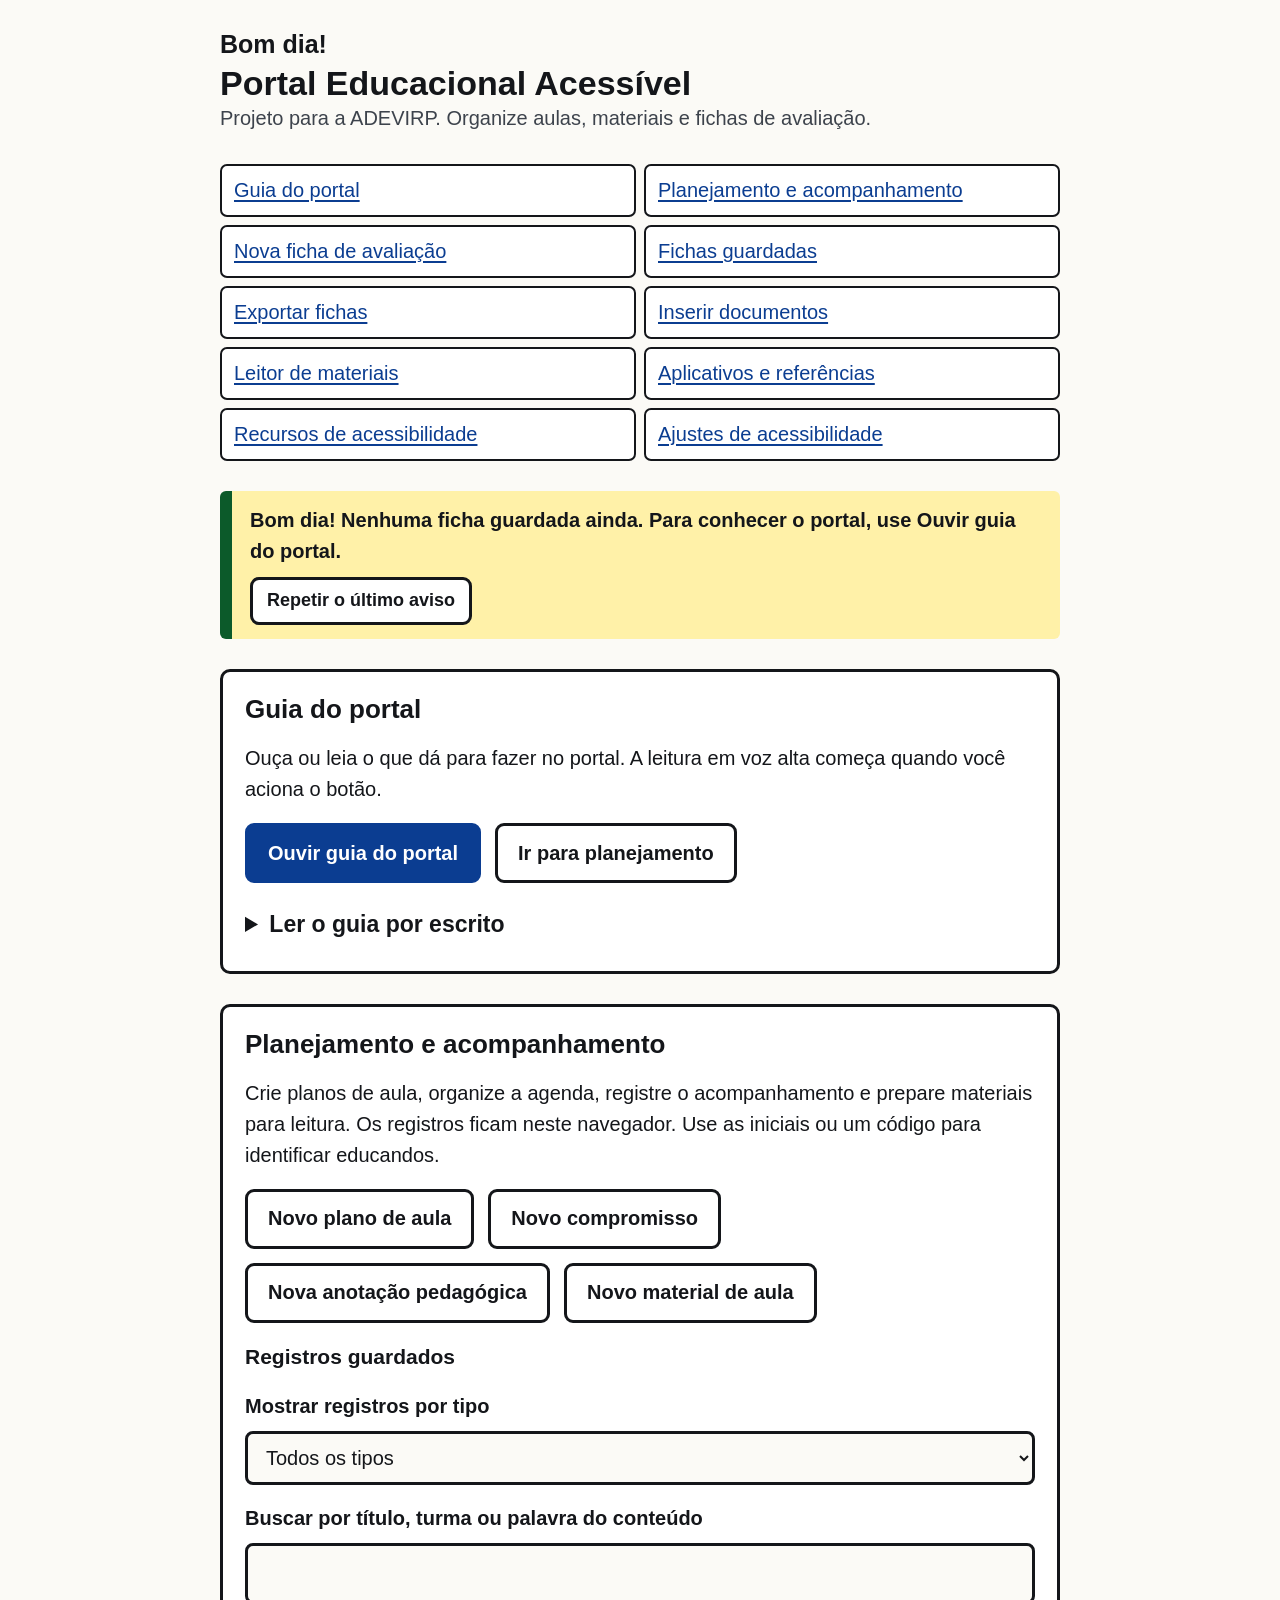
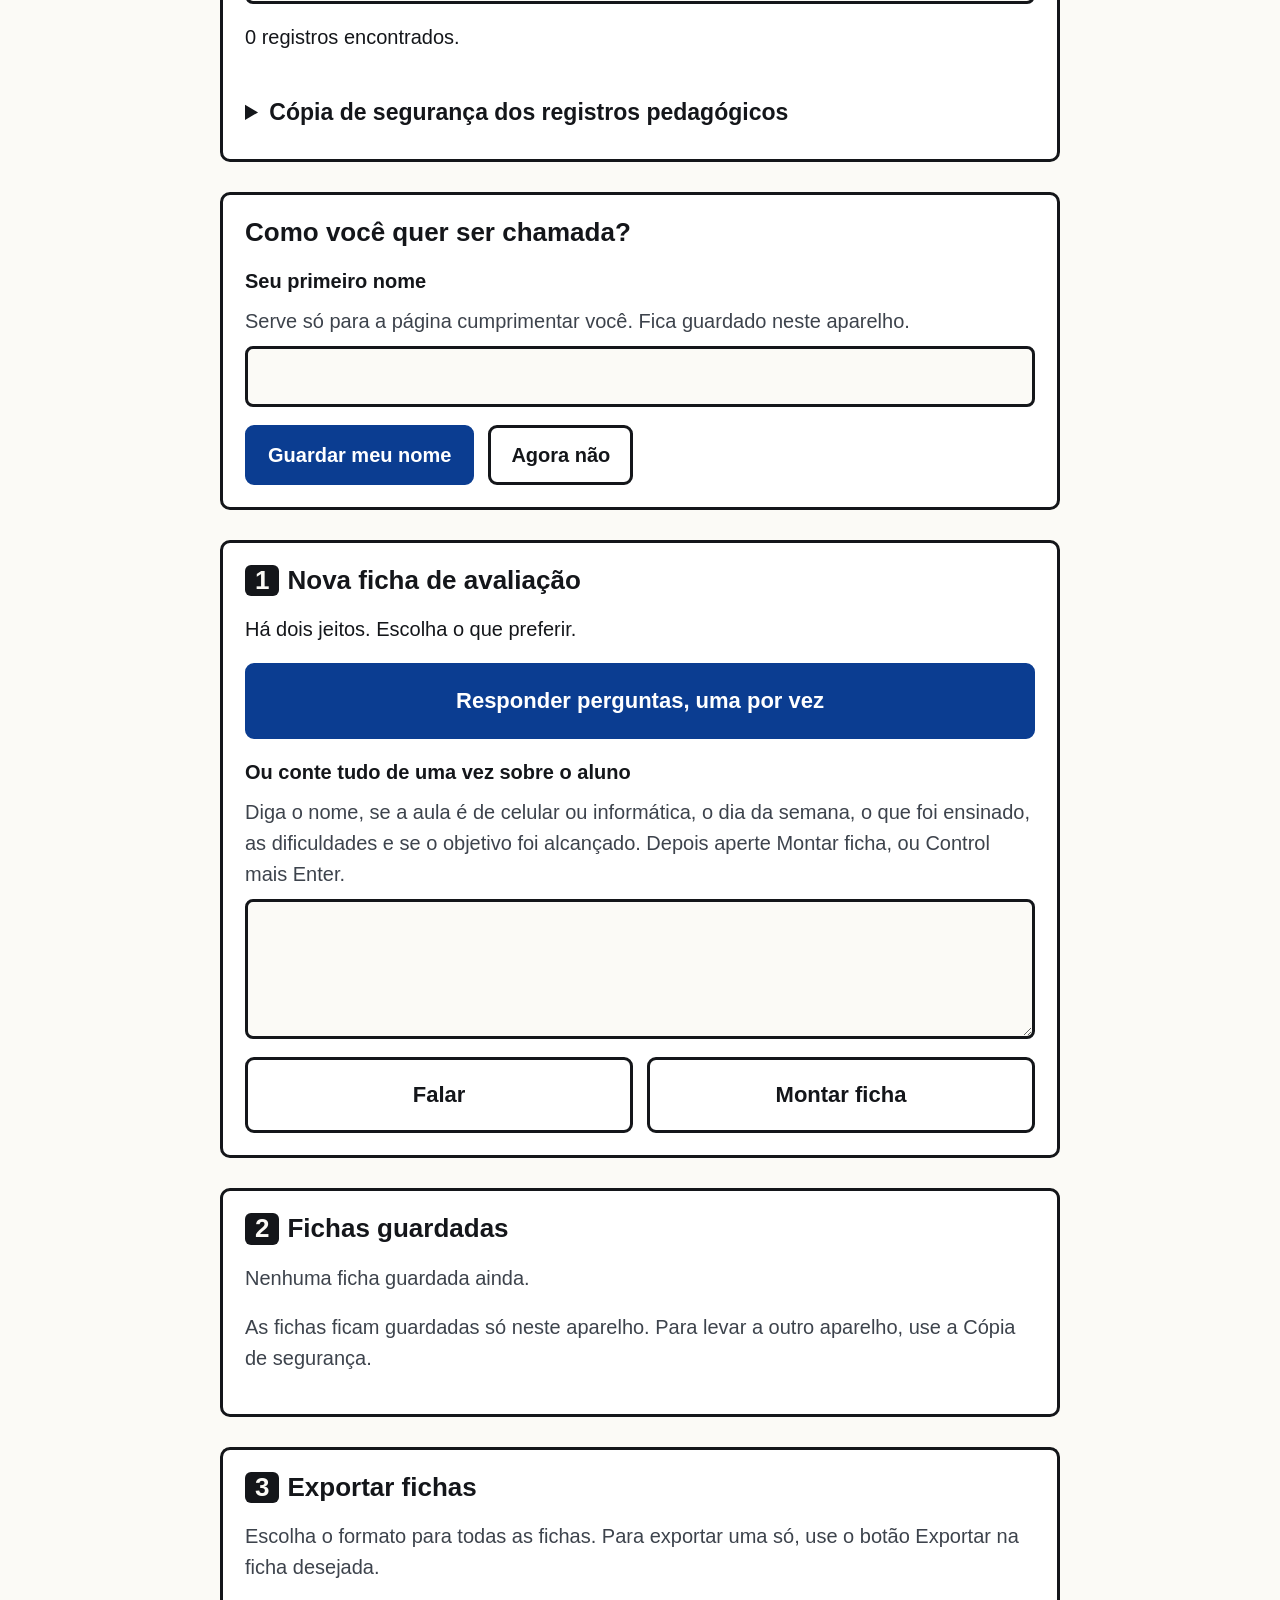
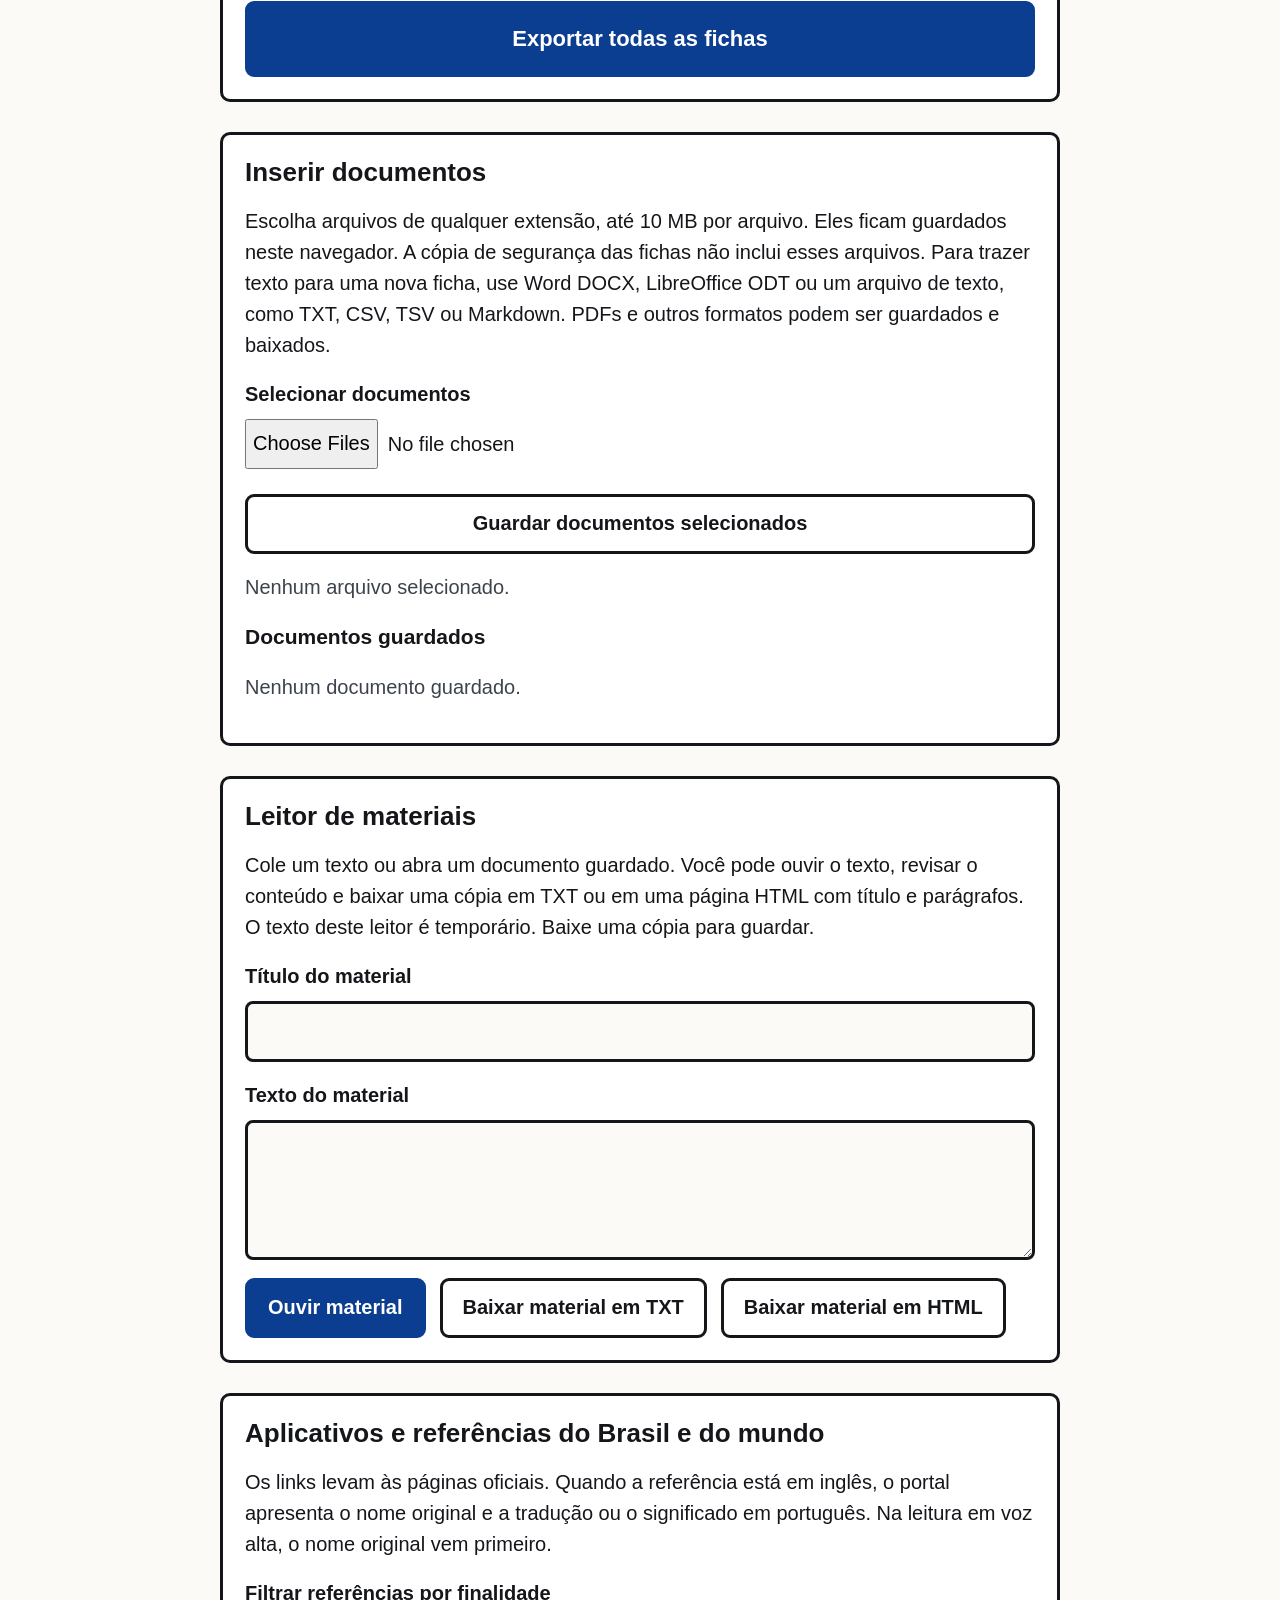
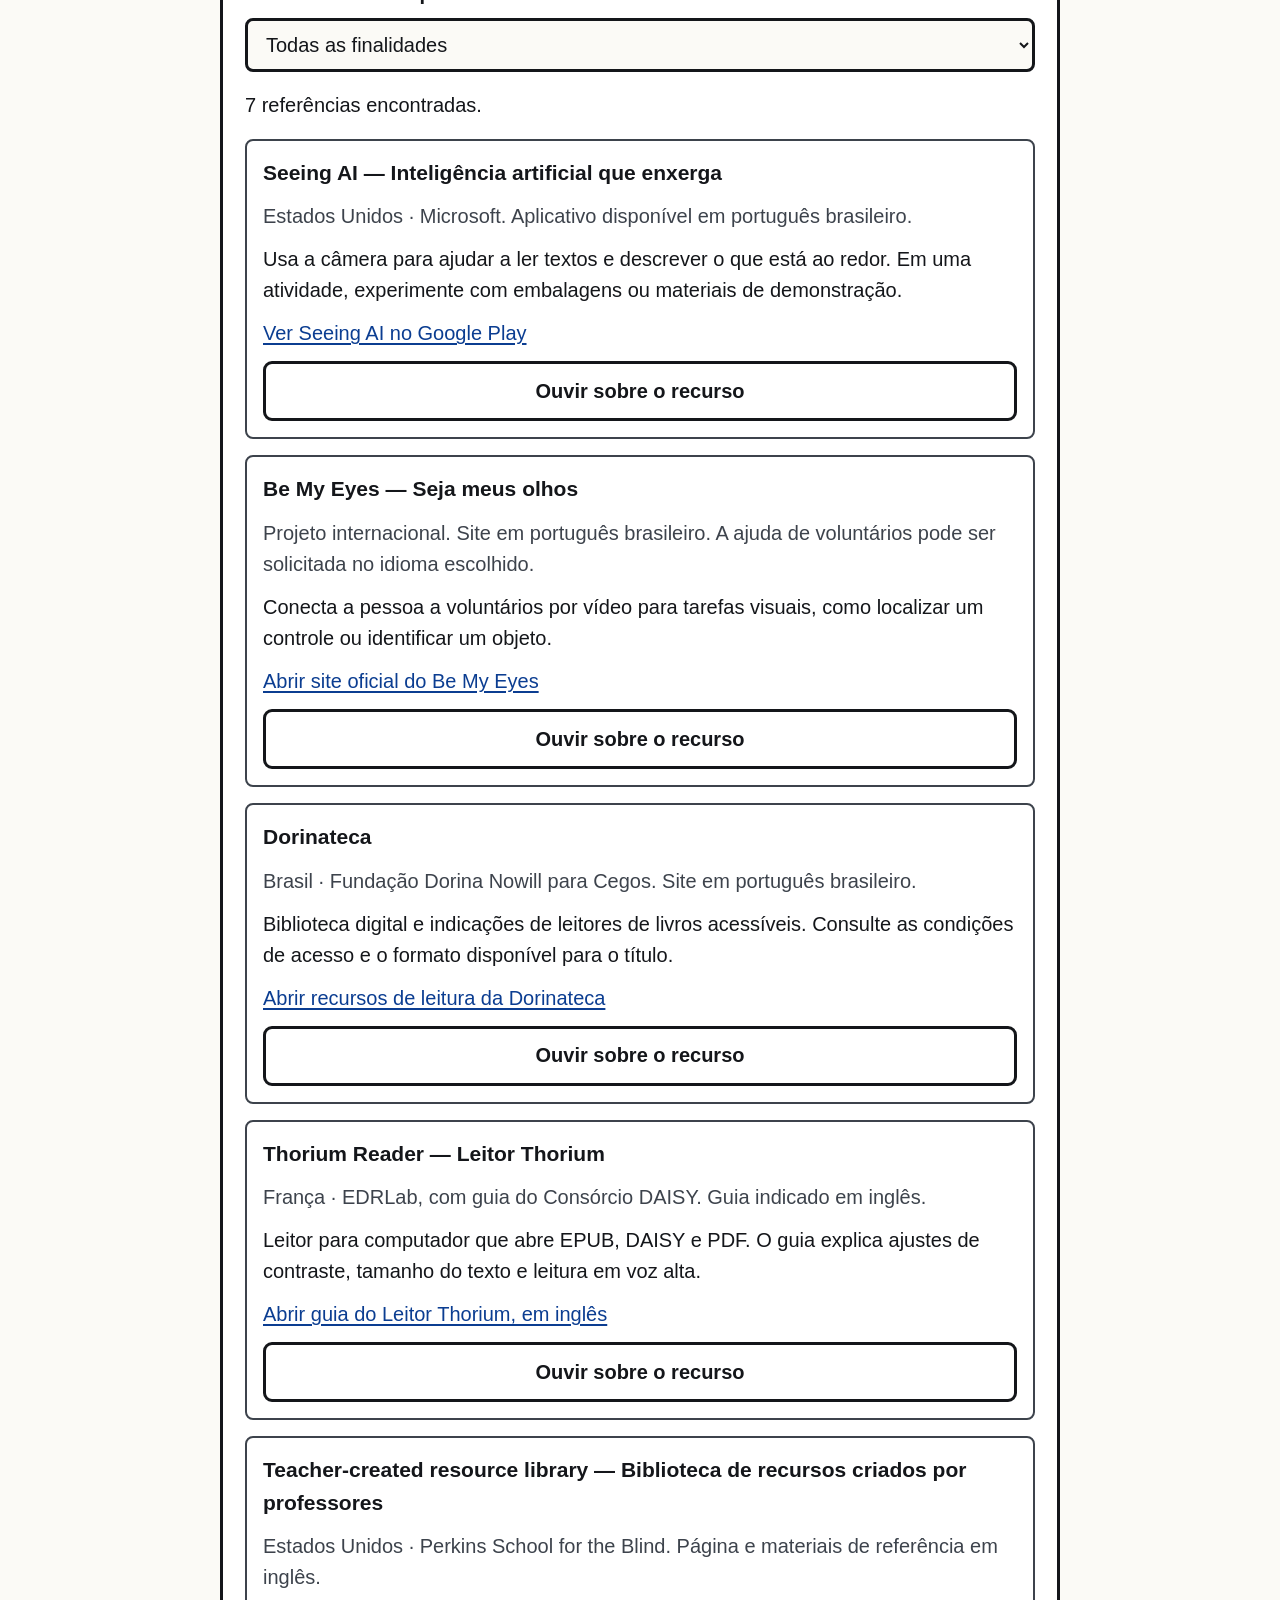
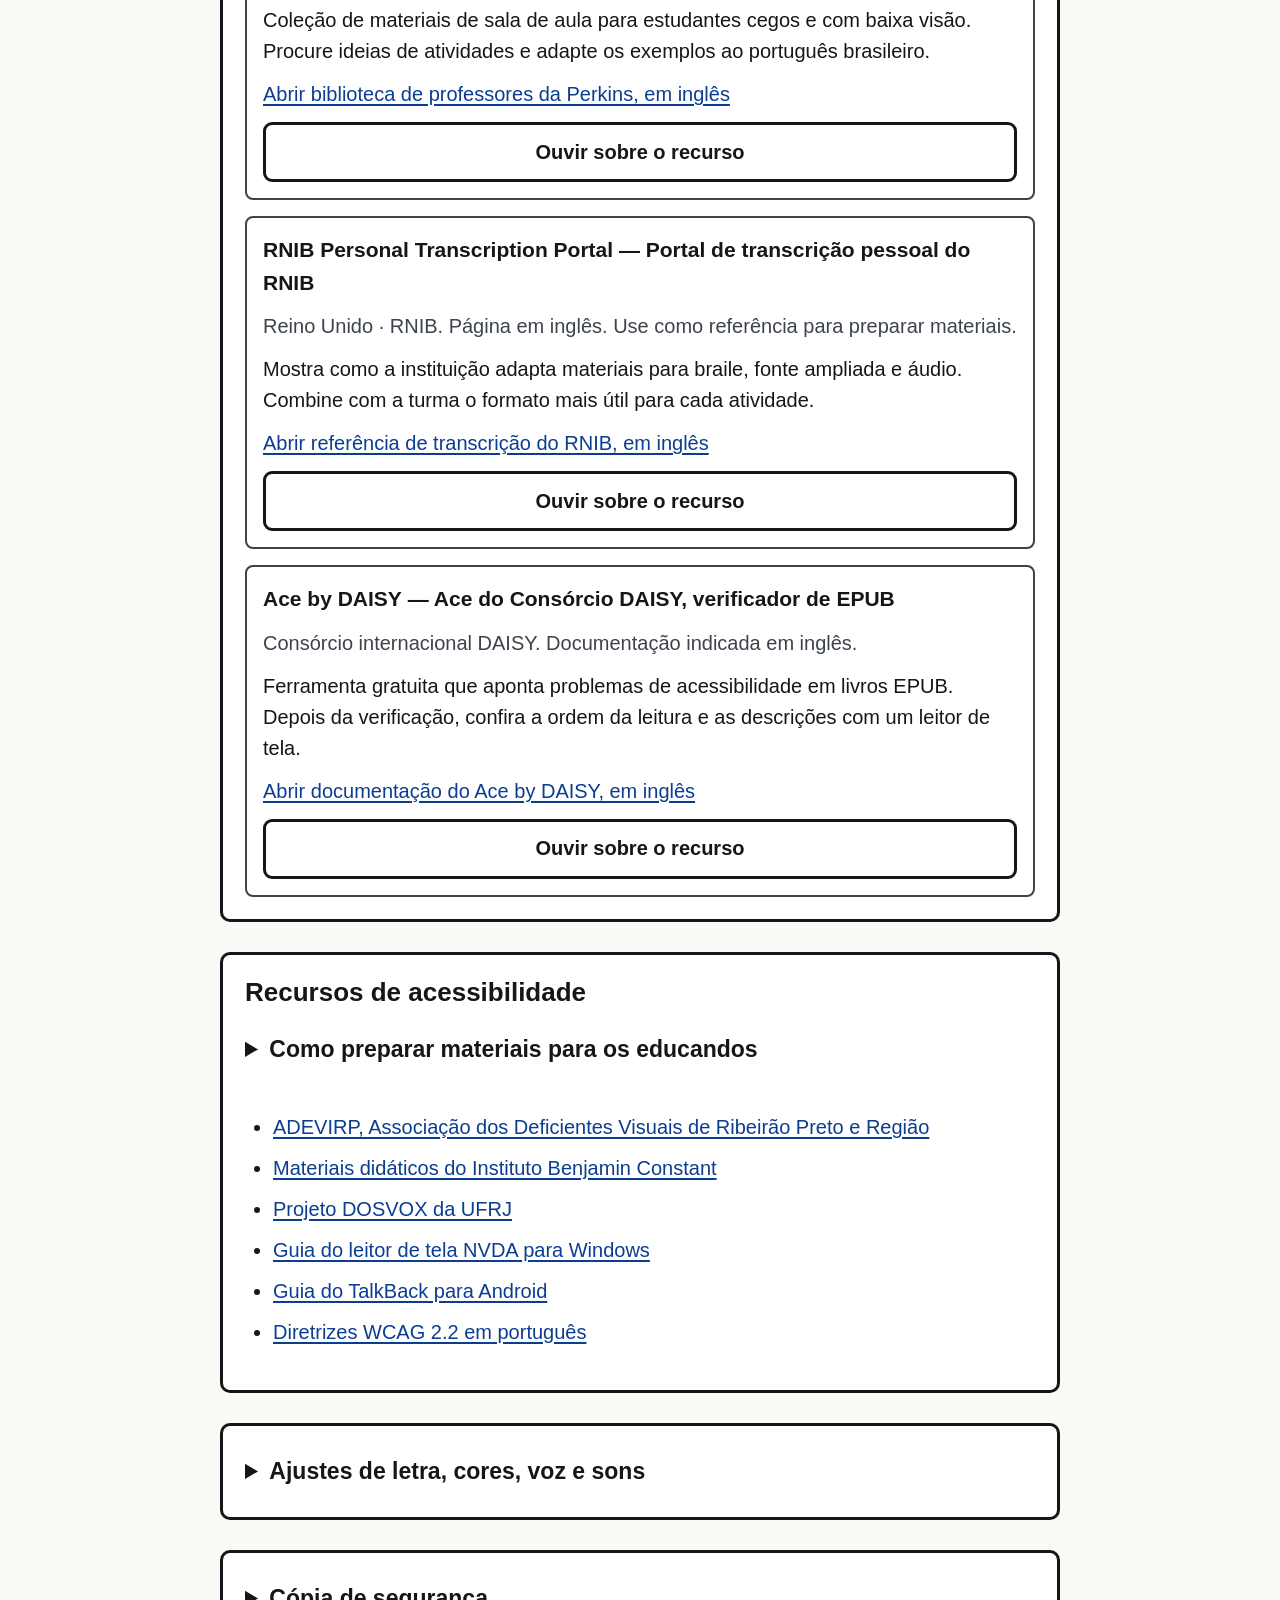
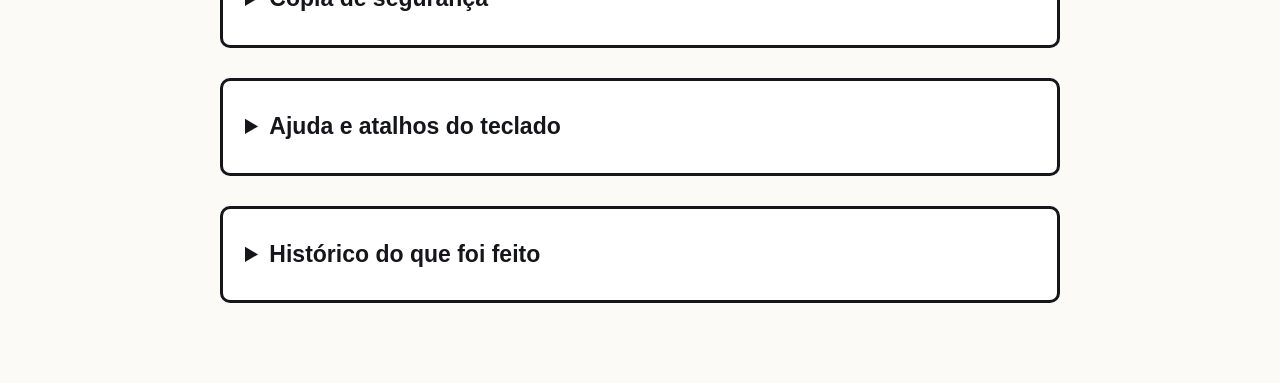
==== commit 29af6d07: "Adiciona leitor de materiais e referências internacionais em português" ====
--- a/docs/fichas-avaliacao-2026/index.html
+++ b/docs/fichas-avaliacao-2026/index.html
@@ -117,6 +117,8 @@
     <li><a href="#t2">Fichas guardadas</a></li>
     <li><a href="#t3">Exportar fichas</a></li>
     <li><a href="#t-documentos">Inserir documentos</a></li>
+    <li><a href="#t-leitor">Leitor de materiais</a></li>
+    <li><a href="#t-internacional">Aplicativos e referências</a></li>
     <li><a href="#t-recursos">Recursos de acessibilidade</a></li>
     <li><a href="#ajustes-portal">Ajustes de acessibilidade</a></li>
   </ul>
@@ -133,7 +135,22 @@
 <div class="so-leitor" id="vivo-calmo" role="status" aria-live="polite" aria-atomic="true"></div>
 <div class="so-leitor" id="vivo-urgente" role="alert" aria-atomic="true"></div>
 
-<main id="conteudo-principal" tabindex="-1">
+<section id="conta" aria-labelledby="conta-titulo" hidden>
+  <h2 id="conta-titulo">Acesso às fichas</h2>
+  <p id="conta-status" role="status"></p>
+  <form id="conta-form" hidden>
+    <div class="campo"><label for="conta-email">E-mail</label>
+      <input id="conta-email" type="email" autocomplete="username" required></div>
+    <div class="campo"><label for="conta-senha">Senha</label>
+      <input id="conta-senha" type="password" autocomplete="current-password" required></div>
+    <button type="submit" class="principal">Entrar</button>
+  </form>
+  <div id="conta-acoes" class="botoes" hidden>
+    <button type="button" id="conta-atualizar">Atualizar fichas</button>
+    <button type="button" id="conta-sair">Sair</button>
+  </div>
+</section>
+<main id="aplicativo" tabindex="-1"><h2 id="conteudo-principal" class="so-leitor" tabindex="-1">Conteúdo principal</h2>
 <section id="intro" aria-labelledby="t-intro">
   <h2 id="t-intro" tabindex="-1">Guia do portal</h2>
   <p>Ouça ou leia o que dá para fazer no portal. A leitura em voz alta começa quando você aciona o botão.</p>
@@ -278,6 +295,39 @@
   <ul class="lista" id="documento-lista"></ul>
 </section>
 
+<section aria-labelledby="t-leitor">
+  <h2 id="t-leitor" tabindex="-1">Leitor de materiais</h2>
+  <p id="leitor-dica">Cole um texto ou abra um documento guardado. Você pode ouvir o texto, revisar o conteúdo e baixar uma cópia em TXT ou em uma página HTML com título e parágrafos. O texto deste leitor é temporário. Baixe uma cópia para guardar.</p>
+  <div class="campo">
+    <label for="leitor-titulo">Título do material</label>
+    <input type="text" id="leitor-titulo" maxlength="120">
+  </div>
+  <div class="campo">
+    <label for="leitor-texto">Texto do material</label>
+    <textarea id="leitor-texto" maxlength="24000" aria-describedby="leitor-dica"></textarea>
+  </div>
+  <div class="botoes">
+    <button type="button" id="leitor-ouvir" class="principal">Ouvir material</button>
+    <button type="button" id="leitor-baixar-txt">Baixar material em TXT</button>
+    <button type="button" id="leitor-baixar-html">Baixar material em HTML</button>
+  </div>
+</section>
+<section aria-labelledby="t-internacional">
+  <h2 id="t-internacional" tabindex="-1">Aplicativos e referências do Brasil e do mundo</h2>
+  <p>Os links levam às páginas oficiais. Quando a referência está em inglês, o portal apresenta o nome original e a tradução ou o significado em português. Na leitura em voz alta, o nome original vem primeiro.</p>
+  <div class="campo">
+    <label for="catalogo-filtro">Filtrar referências por finalidade</label>
+    <select id="catalogo-filtro">
+      <option value="">Todas as finalidades</option>
+      <option value="cotidiano">Leitura e apoio no cotidiano</option>
+      <option value="livros">Livros e leitura digital</option>
+      <option value="ensino">Preparação de aulas e materiais</option>
+    </select>
+  </div>
+  <p id="catalogo-total" role="status" aria-atomic="true"></p>
+  <ul id="catalogo-lista" class="lista"></ul>
+</section>
+
 <section aria-labelledby="t-recursos">
   <h2 id="t-recursos" tabindex="-1">Recursos de acessibilidade</h2>
   <details>
@@ -317,7 +367,7 @@
 
 <details class="bloco">
   <summary>Cópia de segurança</summary>
-  <p>As fichas ficam guardadas neste navegador, neste aparelho. A cópia de segurança serve para não perder nada e para levar as fichas para outro aparelho.</p>
+  <p id="copia-dica">Use a cópia de segurança para exportar ou trazer fichas de outro aparelho.</p>
   <div class="botoes">
     <button type="button" id="btn-copia">Salvar cópia de segurança</button>
     <button type="button" id="btn-restaurar">Trazer fichas de uma cópia de segurança</button>
@@ -358,6 +408,8 @@
   <div class="botoes" id="dlg-b"></div>
 </dialog>
 
+<script src="./banco-config.js"></script>
+<script src="./banco.js"></script>
 <script>/*!
 
 JSZip v3.10.1 - A JavaScript class for generating and reading zip files
@@ -373,6 +425,7 @@
 !function(e){if("object"==typeof exports&&"undefined"!=typeof module)module.exports=e();else if("function"==typeof define&&define.amd)define([],e);else{("undefined"!=typeof window?window:"undefined"!=typeof global?global:"undefined"!=typeof self?self:this).JSZip=e()}}(function(){return function s(a,o,h){function u(r,e){if(!o[r]){if(!a[r]){var t="function"==typeof require&&require;if(!e&&t)return t(r,!0);if(l)return l(r,!0);var n=new Error("Cannot find module '"+r+"'");throw n.code="MODULE_NOT_FOUND",n}var i=o[r]={exports:{}};a[r][0].call(i.exports,function(e){var t=a[r][1][e];return u(t||e)},i,i.exports,s,a,o,h)}return o[r].exports}for(var l="function"==typeof require&&require,e=0;e<h.length;e++)u(h[e]);return u}({1:[function(e,t,r){"use strict";var d=e("./utils"),c=e("./support"),p="ABCDEFGHIJKLMNOPQRSTUVWXYZabcdefghijklmnopqrstuvwxyz0123456789+/=";r.encode=function(e){for(var t,r,n,i,s,a,o,h=[],u=0,l=e.length,f=l,c="string"!==d.getTypeOf(e);u<e.length;)f=l-u,n=c?(t=e[u++],r=u<l?e[u++]:0,u<l?e[u++]:0):(t=e.charCodeAt(u++),r=u<l?e.charCodeAt(u++):0,u<l?e.charCodeAt(u++):0),i=t>>2,s=(3&t)<<4|r>>4,a=1<f?(15&r)<<2|n>>6:64,o=2<f?63&n:64,h.push(p.charAt(i)+p.charAt(s)+p.charAt(a)+p.charAt(o));return h.join("")},r.decode=function(e){var t,r,n,i,s,a,o=0,h=0,u="data:";if(e.substr(0,u.length)===u)throw new Error("Invalid base64 input, it looks like a data url.");var l,f=3*(e=e.replace(/[^A-Za-z0-9+/=]/g,"")).length/4;if(e.charAt(e.length-1)===p.charAt(64)&&f--,e.charAt(e.length-2)===p.charAt(64)&&f--,f%1!=0)throw new Error("Invalid base64 input, bad content length.");for(l=c.uint8array?new Uint8Array(0|f):new Array(0|f);o<e.length;)t=p.indexOf(e.charAt(o++))<<2|(i=p.indexOf(e.charAt(o++)))>>4,r=(15&i)<<4|(s=p.indexOf(e.charAt(o++)))>>2,n=(3&s)<<6|(a=p.indexOf(e.charAt(o++))),l[h++]=t,64!==s&&(l[h++]=r),64!==a&&(l[h++]=n);return l}},{"./support":30,"./utils":32}],2:[function(e,t,r){"use strict";var n=e("./external"),i=e("./stream/DataWorker"),s=e("./stream/Crc32Probe"),a=e("./stream/DataLengthProbe");function o(e,t,r,n,i){this.compressedSize=e,this.uncompressedSize=t,this.crc32=r,this.compression=n,this.compressedContent=i}o.prototype={getContentWorker:function(){var e=new i(n.Promise.resolve(this.compressedContent)).pipe(this.compression.uncompressWorker()).pipe(new a("data_length")),t=this;return e.on("end",function(){if(this.streamInfo.data_length!==t.uncompressedSize)throw new Error("Bug : uncompressed data size mismatch")}),e},getCompressedWorker:function(){return new i(n.Promise.resolve(this.compressedContent)).withStreamInfo("compressedSize",this.compressedSize).withStreamInfo("uncompressedSize",this.uncompressedSize).withStreamInfo("crc32",this.crc32).withStreamInfo("compression",this.compression)}},o.createWorkerFrom=function(e,t,r){return e.pipe(new s).pipe(new a("uncompressedSize")).pipe(t.compressWorker(r)).pipe(new a("compressedSize")).withStreamInfo("compression",t)},t.exports=o},{"./external":6,"./stream/Crc32Probe":25,"./stream/DataLengthProbe":26,"./stream/DataWorker":27}],3:[function(e,t,r){"use strict";var n=e("./stream/GenericWorker");r.STORE={magic:"\0\0",compressWorker:function(){return new n("STORE compression")},uncompressWorker:function(){return new n("STORE decompression")}},r.DEFLATE=e("./flate")},{"./flate":7,"./stream/GenericWorker":28}],4:[function(e,t,r){"use strict";var n=e("./utils");var o=function(){for(var e,t=[],r=0;r<256;r++){e=r;for(var n=0;n<8;n++)e=1&e?3988292384^e>>>1:e>>>1;t[r]=e}return t}();t.exports=function(e,t){return void 0!==e&&e.length?"string"!==n.getTypeOf(e)?function(e,t,r,n){var i=o,s=n+r;e^=-1;for(var a=n;a<s;a++)e=e>>>8^i[255&(e^t[a])];return-1^e}(0|t,e,e.length,0):function(e,t,r,n){var i=o,s=n+r;e^=-1;for(var a=n;a<s;a++)e=e>>>8^i[255&(e^t.charCodeAt(a))];return-1^e}(0|t,e,e.length,0):0}},{"./utils":32}],5:[function(e,t,r){"use strict";r.base64=!1,r.binary=!1,r.dir=!1,r.createFolders=!0,r.date=null,r.compression=null,r.compressionOptions=null,r.comment=null,r.unixPermissions=null,r.dosPermissions=null},{}],6:[function(e,t,r){"use strict";var n=null;n="undefined"!=typeof Promise?Promise:e("lie"),t.exports={Promise:n}},{lie:37}],7:[function(e,t,r){"use strict";var n="undefined"!=typeof Uint8Array&&"undefined"!=typeof Uint16Array&&"undefined"!=typeof Uint32Array,i=e("pako"),s=e("./utils"),a=e("./stream/GenericWorker"),o=n?"uint8array":"array";function h(e,t){a.call(this,"FlateWorker/"+e),this._pako=null,this._pakoAction=e,this._pakoOptions=t,this.meta={}}r.magic="\b\0",s.inherits(h,a),h.prototype.processChunk=function(e){this.meta=e.meta,null===this._pako&&this._createPako(),this._pako.push(s.transformTo(o,e.data),!1)},h.prototype.flush=function(){a.prototype.flush.call(this),null===this._pako&&this._createPako(),this._pako.push([],!0)},h.prototype.cleanUp=function(){a.prototype.cleanUp.call(this),this._pako=null},h.prototype._createPako=function(){this._pako=new i[this._pakoAction]({raw:!0,level:this._pakoOptions.level||-1});var t=this;this._pako.onData=function(e){t.push({data:e,meta:t.meta})}},r.compressWorker=function(e){return new h("Deflate",e)},r.uncompressWorker=function(){return new h("Inflate",{})}},{"./stream/GenericWorker":28,"./utils":32,pako:38}],8:[function(e,t,r){"use strict";function A(e,t){var r,n="";for(r=0;r<t;r++)n+=String.fromCharCode(255&e),e>>>=8;return n}function n(e,t,r,n,i,s){var a,o,h=e.file,u=e.compression,l=s!==O.utf8encode,f=I.transformTo("string",s(h.name)),c=I.transformTo("string",O.utf8encode(h.name)),d=h.comment,p=I.transformTo("string",s(d)),m=I.transformTo("string",O.utf8encode(d)),_=c.length!==h.name.length,g=m.length!==d.length,b="",v="",y="",w=h.dir,k=h.date,x={crc32:0,compressedSize:0,uncompressedSize:0};t&&!r||(x.crc32=e.crc32,x.compressedSize=e.compressedSize,x.uncompressedSize=e.uncompressedSize);var S=0;t&&(S|=8),l||!_&&!g||(S|=2048);var z=0,C=0;w&&(z|=16),"UNIX"===i?(C=798,z|=function(e,t){var r=e;return e||(r=t?16893:33204),(65535&r)<<16}(h.unixPermissions,w)):(C=20,z|=function(e){return 63&(e||0)}(h.dosPermissions)),a=k.getUTCHours(),a<<=6,a|=k.getUTCMinutes(),a<<=5,a|=k.getUTCSeconds()/2,o=k.getUTCFullYear()-1980,o<<=4,o|=k.getUTCMonth()+1,o<<=5,o|=k.getUTCDate(),_&&(v=A(1,1)+A(B(f),4)+c,b+="up"+A(v.length,2)+v),g&&(y=A(1,1)+A(B(p),4)+m,b+="uc"+A(y.length,2)+y);var E="";return E+="\n\0",E+=A(S,2),E+=u.magic,E+=A(a,2),E+=A(o,2),E+=A(x.crc32,4),E+=A(x.compressedSize,4),E+=A(x.uncompressedSize,4),E+=A(f.length,2),E+=A(b.length,2),{fileRecord:R.LOCAL_FILE_HEADER+E+f+b,dirRecord:R.CENTRAL_FILE_HEADER+A(C,2)+E+A(p.length,2)+"\0\0\0\0"+A(z,4)+A(n,4)+f+b+p}}var I=e("../utils"),i=e("../stream/GenericWorker"),O=e("../utf8"),B=e("../crc32"),R=e("../signature");function s(e,t,r,n){i.call(this,"ZipFileWorker"),this.bytesWritten=0,this.zipComment=t,this.zipPlatform=r,this.encodeFileName=n,this.streamFiles=e,this.accumulate=!1,this.contentBuffer=[],this.dirRecords=[],this.currentSourceOffset=0,this.entriesCount=0,this.currentFile=null,this._sources=[]}I.inherits(s,i),s.prototype.push=function(e){var t=e.meta.percent||0,r=this.entriesCount,n=this._sources.length;this.accumulate?this.contentBuffer.push(e):(this.bytesWritten+=e.data.length,i.prototype.push.call(this,{data:e.data,meta:{currentFile:this.currentFile,percent:r?(t+100*(r-n-1))/r:100}}))},s.prototype.openedSource=function(e){this.currentSourceOffset=this.bytesWritten,this.currentFile=e.file.name;var t=this.streamFiles&&!e.file.dir;if(t){var r=n(e,t,!1,this.currentSourceOffset,this.zipPlatform,this.encodeFileName);this.push({data:r.fileRecord,meta:{percent:0}})}else this.accumulate=!0},s.prototype.closedSource=function(e){this.accumulate=!1;var t=this.streamFiles&&!e.file.dir,r=n(e,t,!0,this.currentSourceOffset,this.zipPlatform,this.encodeFileName);if(this.dirRecords.push(r.dirRecord),t)this.push({data:function(e){return R.DATA_DESCRIPTOR+A(e.crc32,4)+A(e.compressedSize,4)+A(e.uncompressedSize,4)}(e),meta:{percent:100}});else for(this.push({data:r.fileRecord,meta:{percent:0}});this.contentBuffer.length;)this.push(this.contentBuffer.shift());this.currentFile=null},s.prototype.flush=function(){for(var e=this.bytesWritten,t=0;t<this.dirRecords.length;t++)this.push({data:this.dirRecords[t],meta:{percent:100}});var r=this.bytesWritten-e,n=function(e,t,r,n,i){var s=I.transformTo("string",i(n));return R.CENTRAL_DIRECTORY_END+"\0\0\0\0"+A(e,2)+A(e,2)+A(t,4)+A(r,4)+A(s.length,2)+s}(this.dirRecords.length,r,e,this.zipComment,this.encodeFileName);this.push({data:n,meta:{percent:100}})},s.prototype.prepareNextSource=function(){this.previous=this._sources.shift(),this.openedSource(this.previous.streamInfo),this.isPaused?this.previous.pause():this.previous.resume()},s.prototype.registerPrevious=function(e){this._sources.push(e);var t=this;return e.on("data",function(e){t.processChunk(e)}),e.on("end",function(){t.closedSource(t.previous.streamInfo),t._sources.length?t.prepareNextSource():t.end()}),e.on("error",function(e){t.error(e)}),this},s.prototype.resume=function(){return!!i.prototype.resume.call(this)&&(!this.previous&&this._sources.length?(this.prepareNextSource(),!0):this.previous||this._sources.length||this.generatedError?void 0:(this.end(),!0))},s.prototype.error=function(e){var t=this._sources;if(!i.prototype.error.call(this,e))return!1;for(var r=0;r<t.length;r++)try{t[r].error(e)}catch(e){}return!0},s.prototype.lock=function(){i.prototype.lock.call(this);for(var e=this._sources,t=0;t<e.length;t++)e[t].lock()},t.exports=s},{"../crc32":4,"../signature":23,"../stream/GenericWorker":28,"../utf8":31,"../utils":32}],9:[function(e,t,r){"use strict";var u=e("../compressions"),n=e("./ZipFileWorker");r.generateWorker=function(e,a,t){var o=new n(a.streamFiles,t,a.platform,a.encodeFileName),h=0;try{e.forEach(function(e,t){h++;var r=function(e,t){var r=e||t,n=u[r];if(!n)throw new Error(r+" is not a valid compression method !");return n}(t.options.compression,a.compression),n=t.options.compressionOptions||a.compressionOptions||{},i=t.dir,s=t.date;t._compressWorker(r,n).withStreamInfo("file",{name:e,dir:i,date:s,comment:t.comment||"",unixPermissions:t.unixPermissions,dosPermissions:t.dosPermissions}).pipe(o)}),o.entriesCount=h}catch(e){o.error(e)}return o}},{"../compressions":3,"./ZipFileWorker":8}],10:[function(e,t,r){"use strict";function n(){if(!(this instanceof n))return new n;if(arguments.length)throw new Error("The constructor with parameters has been removed in JSZip 3.0, please check the upgrade guide.");this.files=Object.create(null),this.comment=null,this.root="",this.clone=function(){var e=new n;for(var t in this)"function"!=typeof this[t]&&(e[t]=this[t]);return e}}(n.prototype=e("./object")).loadAsync=e("./load"),n.support=e("./support"),n.defaults=e("./defaults"),n.version="3.10.1",n.loadAsync=function(e,t){return(new n).loadAsync(e,t)},n.external=e("./external"),t.exports=n},{"./defaults":5,"./external":6,"./load":11,"./object":15,"./support":30}],11:[function(e,t,r){"use strict";var u=e("./utils"),i=e("./external"),n=e("./utf8"),s=e("./zipEntries"),a=e("./stream/Crc32Probe"),l=e("./nodejsUtils");function f(n){return new i.Promise(function(e,t){var r=n.decompressed.getContentWorker().pipe(new a);r.on("error",function(e){t(e)}).on("end",function(){r.streamInfo.crc32!==n.decompressed.crc32?t(new Error("Corrupted zip : CRC32 mismatch")):e()}).resume()})}t.exports=function(e,o){var h=this;return o=u.extend(o||{},{base64:!1,checkCRC32:!1,optimizedBinaryString:!1,createFolders:!1,decodeFileName:n.utf8decode}),l.isNode&&l.isStream(e)?i.Promise.reject(new Error("JSZip can't accept a stream when loading a zip file.")):u.prepareContent("the loaded zip file",e,!0,o.optimizedBinaryString,o.base64).then(function(e){var t=new s(o);return t.load(e),t}).then(function(e){var t=[i.Promise.resolve(e)],r=e.files;if(o.checkCRC32)for(var n=0;n<r.length;n++)t.push(f(r[n]));return i.Promise.all(t)}).then(function(e){for(var t=e.shift(),r=t.files,n=0;n<r.length;n++){var i=r[n],s=i.fileNameStr,a=u.resolve(i.fileNameStr);h.file(a,i.decompressed,{binary:!0,optimizedBinaryString:!0,date:i.date,dir:i.dir,comment:i.fileCommentStr.length?i.fileCommentStr:null,unixPermissions:i.unixPermissions,dosPermissions:i.dosPermissions,createFolders:o.createFolders}),i.dir||(h.file(a).unsafeOriginalName=s)}return t.zipComment.length&&(h.comment=t.zipComment),h})}},{"./external":6,"./nodejsUtils":14,"./stream/Crc32Probe":25,"./utf8":31,"./utils":32,"./zipEntries":33}],12:[function(e,t,r){"use strict";var n=e("../utils"),i=e("../stream/GenericWorker");function s(e,t){i.call(this,"Nodejs stream input adapter for "+e),this._upstreamEnded=!1,this._bindStream(t)}n.inherits(s,i),s.prototype._bindStream=function(e){var t=this;(this._stream=e).pause(),e.on("data",function(e){t.push({data:e,meta:{percent:0}})}).on("error",function(e){t.isPaused?this.generatedError=e:t.error(e)}).on("end",function(){t.isPaused?t._upstreamEnded=!0:t.end()})},s.prototype.pause=function(){return!!i.prototype.pause.call(this)&&(this._stream.pause(),!0)},s.prototype.resume=function(){return!!i.prototype.resume.call(this)&&(this._upstreamEnded?this.end():this._stream.resume(),!0)},t.exports=s},{"../stream/GenericWorker":28,"../utils":32}],13:[function(e,t,r){"use strict";var i=e("readable-stream").Readable;function n(e,t,r){i.call(this,t),this._helper=e;var n=this;e.on("data",function(e,t){n.push(e)||n._helper.pause(),r&&r(t)}).on("error",function(e){n.emit("error",e)}).on("end",function(){n.push(null)})}e("../utils").inherits(n,i),n.prototype._read=function(){this._helper.resume()},t.exports=n},{"../utils":32,"readable-stream":16}],14:[function(e,t,r){"use strict";t.exports={isNode:"undefined"!=typeof Buffer,newBufferFrom:function(e,t){if(Buffer.from&&Buffer.from!==Uint8Array.from)return Buffer.from(e,t);if("number"==typeof e)throw new Error('The "data" argument must not be a number');return new Buffer(e,t)},allocBuffer:function(e){if(Buffer.alloc)return Buffer.alloc(e);var t=new Buffer(e);return t.fill(0),t},isBuffer:function(e){return Buffer.isBuffer(e)},isStream:function(e){return e&&"function"==typeof e.on&&"function"==typeof e.pause&&"function"==typeof e.resume}}},{}],15:[function(e,t,r){"use strict";function s(e,t,r){var n,i=u.getTypeOf(t),s=u.extend(r||{},f);s.date=s.date||new Date,null!==s.compression&&(s.compression=s.compression.toUpperCase()),"string"==typeof s.unixPermissions&&(s.unixPermissions=parseInt(s.unixPermissions,8)),s.unixPermissions&&16384&s.unixPermissions&&(s.dir=!0),s.dosPermissions&&16&s.dosPermissions&&(s.dir=!0),s.dir&&(e=g(e)),s.createFolders&&(n=_(e))&&b.call(this,n,!0);var a="string"===i&&!1===s.binary&&!1===s.base64;r&&void 0!==r.binary||(s.binary=!a),(t instanceof c&&0===t.uncompressedSize||s.dir||!t||0===t.length)&&(s.base64=!1,s.binary=!0,t="",s.compression="STORE",i="string");var o=null;o=t instanceof c||t instanceof l?t:p.isNode&&p.isStream(t)?new m(e,t):u.prepareContent(e,t,s.binary,s.optimizedBinaryString,s.base64);var h=new d(e,o,s);this.files[e]=h}var i=e("./utf8"),u=e("./utils"),l=e("./stream/GenericWorker"),a=e("./stream/StreamHelper"),f=e("./defaults"),c=e("./compressedObject"),d=e("./zipObject"),o=e("./generate"),p=e("./nodejsUtils"),m=e("./nodejs/NodejsStreamInputAdapter"),_=function(e){"/"===e.slice(-1)&&(e=e.substring(0,e.length-1));var t=e.lastIndexOf("/");return 0<t?e.substring(0,t):""},g=function(e){return"/"!==e.slice(-1)&&(e+="/"),e},b=function(e,t){return t=void 0!==t?t:f.createFolders,e=g(e),this.files[e]||s.call(this,e,null,{dir:!0,createFolders:t}),this.files[e]};function h(e){return"[object RegExp]"===Object.prototype.toString.call(e)}var n={load:function(){throw new Error("This method has been removed in JSZip 3.0, please check the upgrade guide.")},forEach:function(e){var t,r,n;for(t in this.files)n=this.files[t],(r=t.slice(this.root.length,t.length))&&t.slice(0,this.root.length)===this.root&&e(r,n)},filter:function(r){var n=[];return this.forEach(function(e,t){r(e,t)&&n.push(t)}),n},file:function(e,t,r){if(1!==arguments.length)return e=this.root+e,s.call(this,e,t,r),this;if(h(e)){var n=e;return this.filter(function(e,t){return!t.dir&&n.test(e)})}var i=this.files[this.root+e];return i&&!i.dir?i:null},folder:function(r){if(!r)return this;if(h(r))return this.filter(function(e,t){return t.dir&&r.test(e)});var e=this.root+r,t=b.call(this,e),n=this.clone();return n.root=t.name,n},remove:function(r){r=this.root+r;var e=this.files[r];if(e||("/"!==r.slice(-1)&&(r+="/"),e=this.files[r]),e&&!e.dir)delete this.files[r];else for(var t=this.filter(function(e,t){return t.name.slice(0,r.length)===r}),n=0;n<t.length;n++)delete this.files[t[n].name];return this},generate:function(){throw new Error("This method has been removed in JSZip 3.0, please check the upgrade guide.")},generateInternalStream:function(e){var t,r={};try{if((r=u.extend(e||{},{streamFiles:!1,compression:"STORE",compressionOptions:null,type:"",platform:"DOS",comment:null,mimeType:"application/zip",encodeFileName:i.utf8encode})).type=r.type.toLowerCase(),r.compression=r.compression.toUpperCase(),"binarystring"===r.type&&(r.type="string"),!r.type)throw new Error("No output type specified.");u.checkSupport(r.type),"darwin"!==r.platform&&"freebsd"!==r.platform&&"linux"!==r.platform&&"sunos"!==r.platform||(r.platform="UNIX"),"win32"===r.platform&&(r.platform="DOS");var n=r.comment||this.comment||"";t=o.generateWorker(this,r,n)}catch(e){(t=new l("error")).error(e)}return new a(t,r.type||"string",r.mimeType)},generateAsync:function(e,t){return this.generateInternalStream(e).accumulate(t)},generateNodeStream:function(e,t){return(e=e||{}).type||(e.type="nodebuffer"),this.generateInternalStream(e).toNodejsStream(t)}};t.exports=n},{"./compressedObject":2,"./defaults":5,"./generate":9,"./nodejs/NodejsStreamInputAdapter":12,"./nodejsUtils":14,"./stream/GenericWorker":28,"./stream/StreamHelper":29,"./utf8":31,"./utils":32,"./zipObject":35}],16:[function(e,t,r){"use strict";t.exports=e("stream")},{stream:void 0}],17:[function(e,t,r){"use strict";var n=e("./DataReader");function i(e){n.call(this,e);for(var t=0;t<this.data.length;t++)e[t]=255&e[t]}e("../utils").inherits(i,n),i.prototype.byteAt=function(e){return this.data[this.zero+e]},i.prototype.lastIndexOfSignature=function(e){for(var t=e.charCodeAt(0),r=e.charCodeAt(1),n=e.charCodeAt(2),i=e.charCodeAt(3),s=this.length-4;0<=s;--s)if(this.data[s]===t&&this.data[s+1]===r&&this.data[s+2]===n&&this.data[s+3]===i)return s-this.zero;return-1},i.prototype.readAndCheckSignature=function(e){var t=e.charCodeAt(0),r=e.charCodeAt(1),n=e.charCodeAt(2),i=e.charCodeAt(3),s=this.readData(4);return t===s[0]&&r===s[1]&&n===s[2]&&i===s[3]},i.prototype.readData=function(e){if(this.checkOffset(e),0===e)return[];var t=this.data.slice(this.zero+this.index,this.zero+this.index+e);return this.index+=e,t},t.exports=i},{"../utils":32,"./DataReader":18}],18:[function(e,t,r){"use strict";var n=e("../utils");function i(e){this.data=e,this.length=e.length,this.index=0,this.zero=0}i.prototype={checkOffset:function(e){this.checkIndex(this.index+e)},checkIndex:function(e){if(this.length<this.zero+e||e<0)throw new Error("End of data reached (data length = "+this.length+", asked index = "+e+"). Corrupted zip ?")},setIndex:function(e){this.checkIndex(e),this.index=e},skip:function(e){this.setIndex(this.index+e)},byteAt:function(){},readInt:function(e){var t,r=0;for(this.checkOffset(e),t=this.index+e-1;t>=this.index;t--)r=(r<<8)+this.byteAt(t);return this.index+=e,r},readString:function(e){return n.transformTo("string",this.readData(e))},readData:function(){},lastIndexOfSignature:function(){},readAndCheckSignature:function(){},readDate:function(){var e=this.readInt(4);return new Date(Date.UTC(1980+(e>>25&127),(e>>21&15)-1,e>>16&31,e>>11&31,e>>5&63,(31&e)<<1))}},t.exports=i},{"../utils":32}],19:[function(e,t,r){"use strict";var n=e("./Uint8ArrayReader");function i(e){n.call(this,e)}e("../utils").inherits(i,n),i.prototype.readData=function(e){this.checkOffset(e);var t=this.data.slice(this.zero+this.index,this.zero+this.index+e);return this.index+=e,t},t.exports=i},{"../utils":32,"./Uint8ArrayReader":21}],20:[function(e,t,r){"use strict";var n=e("./DataReader");function i(e){n.call(this,e)}e("../utils").inherits(i,n),i.prototype.byteAt=function(e){return this.data.charCodeAt(this.zero+e)},i.prototype.lastIndexOfSignature=function(e){return this.data.lastIndexOf(e)-this.zero},i.prototype.readAndCheckSignature=function(e){return e===this.readData(4)},i.prototype.readData=function(e){this.checkOffset(e);var t=this.data.slice(this.zero+this.index,this.zero+this.index+e);return this.index+=e,t},t.exports=i},{"../utils":32,"./DataReader":18}],21:[function(e,t,r){"use strict";var n=e("./ArrayReader");function i(e){n.call(this,e)}e("../utils").inherits(i,n),i.prototype.readData=function(e){if(this.checkOffset(e),0===e)return new Uint8Array(0);var t=this.data.subarray(this.zero+this.index,this.zero+this.index+e);return this.index+=e,t},t.exports=i},{"../utils":32,"./ArrayReader":17}],22:[function(e,t,r){"use strict";var n=e("../utils"),i=e("../support"),s=e("./ArrayReader"),a=e("./StringReader"),o=e("./NodeBufferReader"),h=e("./Uint8ArrayReader");t.exports=function(e){var t=n.getTypeOf(e);return n.checkSupport(t),"string"!==t||i.uint8array?"nodebuffer"===t?new o(e):i.uint8array?new h(n.transformTo("uint8array",e)):new s(n.transformTo("array",e)):new a(e)}},{"../support":30,"../utils":32,"./ArrayReader":17,"./NodeBufferReader":19,"./StringReader":20,"./Uint8ArrayReader":21}],23:[function(e,t,r){"use strict";r.LOCAL_FILE_HEADER="PK",r.CENTRAL_FILE_HEADER="PK",r.CENTRAL_DIRECTORY_END="PK",r.ZIP64_CENTRAL_DIRECTORY_LOCATOR="PK",r.ZIP64_CENTRAL_DIRECTORY_END="PK",r.DATA_DESCRIPTOR="PK\b"},{}],24:[function(e,t,r){"use strict";var n=e("./GenericWorker"),i=e("../utils");function s(e){n.call(this,"ConvertWorker to "+e),this.destType=e}i.inherits(s,n),s.prototype.processChunk=function(e){this.push({data:i.transformTo(this.destType,e.data),meta:e.meta})},t.exports=s},{"../utils":32,"./GenericWorker":28}],25:[function(e,t,r){"use strict";var n=e("./GenericWorker"),i=e("../crc32");function s(){n.call(this,"Crc32Probe"),this.withStreamInfo("crc32",0)}e("../utils").inherits(s,n),s.prototype.processChunk=function(e){this.streamInfo.crc32=i(e.data,this.streamInfo.crc32||0),this.push(e)},t.exports=s},{"../crc32":4,"../utils":32,"./GenericWorker":28}],26:[function(e,t,r){"use strict";var n=e("../utils"),i=e("./GenericWorker");function s(e){i.call(this,"DataLengthProbe for "+e),this.propName=e,this.withStreamInfo(e,0)}n.inherits(s,i),s.prototype.processChunk=function(e){if(e){var t=this.streamInfo[this.propName]||0;this.streamInfo[this.propName]=t+e.data.length}i.prototype.processChunk.call(this,e)},t.exports=s},{"../utils":32,"./GenericWorker":28}],27:[function(e,t,r){"use strict";var n=e("../utils"),i=e("./GenericWorker");function s(e){i.call(this,"DataWorker");var t=this;this.dataIsReady=!1,this.index=0,this.max=0,this.data=null,this.type="",this._tickScheduled=!1,e.then(function(e){t.dataIsReady=!0,t.data=e,t.max=e&&e.length||0,t.type=n.getTypeOf(e),t.isPaused||t._tickAndRepeat()},function(e){t.error(e)})}n.inherits(s,i),s.prototype.cleanUp=function(){i.prototype.cleanUp.call(this),this.data=null},s.prototype.resume=function(){return!!i.prototype.resume.call(this)&&(!this._tickScheduled&&this.dataIsReady&&(this._tickScheduled=!0,n.delay(this._tickAndRepeat,[],this)),!0)},s.prototype._tickAndRepeat=function(){this._tickScheduled=!1,this.isPaused||this.isFinished||(this._tick(),this.isFinished||(n.delay(this._tickAndRepeat,[],this),this._tickScheduled=!0))},s.prototype._tick=function(){if(this.isPaused||this.isFinished)return!1;var e=null,t=Math.min(this.max,this.index+16384);if(this.index>=this.max)return this.end();switch(this.type){case"string":e=this.data.substring(this.index,t);break;case"uint8array":e=this.data.subarray(this.index,t);break;case"array":case"nodebuffer":e=this.data.slice(this.index,t)}return this.index=t,this.push({data:e,meta:{percent:this.max?this.index/this.max*100:0}})},t.exports=s},{"../utils":32,"./GenericWorker":28}],28:[function(e,t,r){"use strict";function n(e){this.name=e||"default",this.streamInfo={},this.generatedError=null,this.extraStreamInfo={},this.isPaused=!0,this.isFinished=!1,this.isLocked=!1,this._listeners={data:[],end:[],error:[]},this.previous=null}n.prototype={push:function(e){this.emit("data",e)},end:function(){if(this.isFinished)return!1;this.flush();try{this.emit("end"),this.cleanUp(),this.isFinished=!0}catch(e){this.emit("error",e)}return!0},error:function(e){return!this.isFinished&&(this.isPaused?this.generatedError=e:(this.isFinished=!0,this.emit("error",e),this.previous&&this.previous.error(e),this.cleanUp()),!0)},on:function(e,t){return this._listeners[e].push(t),this},cleanUp:function(){this.streamInfo=this.generatedError=this.extraStreamInfo=null,this._listeners=[]},emit:function(e,t){if(this._listeners[e])for(var r=0;r<this._listeners[e].length;r++)this._listeners[e][r].call(this,t)},pipe:function(e){return e.registerPrevious(this)},registerPrevious:function(e){if(this.isLocked)throw new Error("The stream '"+this+"' has already been used.");this.streamInfo=e.streamInfo,this.mergeStreamInfo(),this.previous=e;var t=this;return e.on("data",function(e){t.processChunk(e)}),e.on("end",function(){t.end()}),e.on("error",function(e){t.error(e)}),this},pause:function(){return!this.isPaused&&!this.isFinished&&(this.isPaused=!0,this.previous&&this.previous.pause(),!0)},resume:function(){if(!this.isPaused||this.isFinished)return!1;var e=this.isPaused=!1;return this.generatedError&&(this.error(this.generatedError),e=!0),this.previous&&this.previous.resume(),!e},flush:function(){},processChunk:function(e){this.push(e)},withStreamInfo:function(e,t){return this.extraStreamInfo[e]=t,this.mergeStreamInfo(),this},mergeStreamInfo:function(){for(var e in this.extraStreamInfo)Object.prototype.hasOwnProperty.call(this.extraStreamInfo,e)&&(this.streamInfo[e]=this.extraStreamInfo[e])},lock:function(){if(this.isLocked)throw new Error("The stream '"+this+"' has already been used.");this.isLocked=!0,this.previous&&this.previous.lock()},toString:function(){var e="Worker "+this.name;return this.previous?this.previous+" -> "+e:e}},t.exports=n},{}],29:[function(e,t,r){"use strict";var h=e("../utils"),i=e("./ConvertWorker"),s=e("./GenericWorker"),u=e("../base64"),n=e("../support"),a=e("../external"),o=null;if(n.nodestream)try{o=e("../nodejs/NodejsStreamOutputAdapter")}catch(e){}function l(e,o){return new a.Promise(function(t,r){var n=[],i=e._internalType,s=e._outputType,a=e._mimeType;e.on("data",function(e,t){n.push(e),o&&o(t)}).on("error",function(e){n=[],r(e)}).on("end",function(){try{var e=function(e,t,r){switch(e){case"blob":return h.newBlob(h.transformTo("arraybuffer",t),r);case"base64":return u.encode(t);default:return h.transformTo(e,t)}}(s,function(e,t){var r,n=0,i=null,s=0;for(r=0;r<t.length;r++)s+=t[r].length;switch(e){case"string":return t.join("");case"array":return Array.prototype.concat.apply([],t);case"uint8array":for(i=new Uint8Array(s),r=0;r<t.length;r++)i.set(t[r],n),n+=t[r].length;return i;case"nodebuffer":return Buffer.concat(t);default:throw new Error("concat : unsupported type '"+e+"'")}}(i,n),a);t(e)}catch(e){r(e)}n=[]}).resume()})}function f(e,t,r){var n=t;switch(t){case"blob":case"arraybuffer":n="uint8array";break;case"base64":n="string"}try{this._internalType=n,this._outputType=t,this._mimeType=r,h.checkSupport(n),this._worker=e.pipe(new i(n)),e.lock()}catch(e){this._worker=new s("error"),this._worker.error(e)}}f.prototype={accumulate:function(e){return l(this,e)},on:function(e,t){var r=this;return"data"===e?this._worker.on(e,function(e){t.call(r,e.data,e.meta)}):this._worker.on(e,function(){h.delay(t,arguments,r)}),this},resume:function(){return h.delay(this._worker.resume,[],this._worker),this},pause:function(){return this._worker.pause(),this},toNodejsStream:function(e){if(h.checkSupport("nodestream"),"nodebuffer"!==this._outputType)throw new Error(this._outputType+" is not supported by this method");return new o(this,{objectMode:"nodebuffer"!==this._outputType},e)}},t.exports=f},{"../base64":1,"../external":6,"../nodejs/NodejsStreamOutputAdapter":13,"../support":30,"../utils":32,"./ConvertWorker":24,"./GenericWorker":28}],30:[function(e,t,r){"use strict";if(r.base64=!0,r.array=!0,r.string=!0,r.arraybuffer="undefined"!=typeof ArrayBuffer&&"undefined"!=typeof Uint8Array,r.nodebuffer="undefined"!=typeof Buffer,r.uint8array="undefined"!=typeof Uint8Array,"undefined"==typeof ArrayBuffer)r.blob=!1;else{var n=new ArrayBuffer(0);try{r.blob=0===new Blob([n],{type:"application/zip"}).size}catch(e){try{var i=new(self.BlobBuilder||self.WebKitBlobBuilder||self.MozBlobBuilder||self.MSBlobBuilder);i.append(n),r.blob=0===i.getBlob("application/zip").size}catch(e){r.blob=!1}}}try{r.nodestream=!!e("readable-stream").Readable}catch(e){r.nodestream=!1}},{"readable-stream":16}],31:[function(e,t,s){"use strict";for(var o=e("./utils"),h=e("./support"),r=e("./nodejsUtils"),n=e("./stream/GenericWorker"),u=new Array(256),i=0;i<256;i++)u[i]=252<=i?6:248<=i?5:240<=i?4:224<=i?3:192<=i?2:1;u[254]=u[254]=1;function a(){n.call(this,"utf-8 decode"),this.leftOver=null}function l(){n.call(this,"utf-8 encode")}s.utf8encode=function(e){return h.nodebuffer?r.newBufferFrom(e,"utf-8"):function(e){var t,r,n,i,s,a=e.length,o=0;for(i=0;i<a;i++)55296==(64512&(r=e.charCodeAt(i)))&&i+1<a&&56320==(64512&(n=e.charCodeAt(i+1)))&&(r=65536+(r-55296<<10)+(n-56320),i++),o+=r<128?1:r<2048?2:r<65536?3:4;for(t=h.uint8array?new Uint8Array(o):new Array(o),i=s=0;s<o;i++)55296==(64512&(r=e.charCodeAt(i)))&&i+1<a&&56320==(64512&(n=e.charCodeAt(i+1)))&&(r=65536+(r-55296<<10)+(n-56320),i++),r<128?t[s++]=r:(r<2048?t[s++]=192|r>>>6:(r<65536?t[s++]=224|r>>>12:(t[s++]=240|r>>>18,t[s++]=128|r>>>12&63),t[s++]=128|r>>>6&63),t[s++]=128|63&r);return t}(e)},s.utf8decode=function(e){return h.nodebuffer?o.transformTo("nodebuffer",e).toString("utf-8"):function(e){var t,r,n,i,s=e.length,a=new Array(2*s);for(t=r=0;t<s;)if((n=e[t++])<128)a[r++]=n;else if(4<(i=u[n]))a[r++]=65533,t+=i-1;else{for(n&=2===i?31:3===i?15:7;1<i&&t<s;)n=n<<6|63&e[t++],i--;1<i?a[r++]=65533:n<65536?a[r++]=n:(n-=65536,a[r++]=55296|n>>10&1023,a[r++]=56320|1023&n)}return a.length!==r&&(a.subarray?a=a.subarray(0,r):a.length=r),o.applyFromCharCode(a)}(e=o.transformTo(h.uint8array?"uint8array":"array",e))},o.inherits(a,n),a.prototype.processChunk=function(e){var t=o.transformTo(h.uint8array?"uint8array":"array",e.data);if(this.leftOver&&this.leftOver.length){if(h.uint8array){var r=t;(t=new Uint8Array(r.length+this.leftOver.length)).set(this.leftOver,0),t.set(r,this.leftOver.length)}else t=this.leftOver.concat(t);this.leftOver=null}var n=function(e,t){var r;for((t=t||e.length)>e.length&&(t=e.length),r=t-1;0<=r&&128==(192&e[r]);)r--;return r<0?t:0===r?t:r+u[e[r]]>t?r:t}(t),i=t;n!==t.length&&(h.uint8array?(i=t.subarray(0,n),this.leftOver=t.subarray(n,t.length)):(i=t.slice(0,n),this.leftOver=t.slice(n,t.length))),this.push({data:s.utf8decode(i),meta:e.meta})},a.prototype.flush=function(){this.leftOver&&this.leftOver.length&&(this.push({data:s.utf8decode(this.leftOver),meta:{}}),this.leftOver=null)},s.Utf8DecodeWorker=a,o.inherits(l,n),l.prototype.processChunk=function(e){this.push({data:s.utf8encode(e.data),meta:e.meta})},s.Utf8EncodeWorker=l},{"./nodejsUtils":14,"./stream/GenericWorker":28,"./support":30,"./utils":32}],32:[function(e,t,a){"use strict";var o=e("./support"),h=e("./base64"),r=e("./nodejsUtils"),u=e("./external");function n(e){return e}function l(e,t){for(var r=0;r<e.length;++r)t[r]=255&e.charCodeAt(r);return t}e("setimmediate"),a.newBlob=function(t,r){a.checkSupport("blob");try{return new Blob([t],{type:r})}catch(e){try{var n=new(self.BlobBuilder||self.WebKitBlobBuilder||self.MozBlobBuilder||self.MSBlobBuilder);return n.append(t),n.getBlob(r)}catch(e){throw new Error("Bug : can't construct the Blob.")}}};var i={stringifyByChunk:function(e,t,r){var n=[],i=0,s=e.length;if(s<=r)return String.fromCharCode.apply(null,e);for(;i<s;)"array"===t||"nodebuffer"===t?n.push(String.fromCharCode.apply(null,e.slice(i,Math.min(i+r,s)))):n.push(String.fromCharCode.apply(null,e.subarray(i,Math.min(i+r,s)))),i+=r;return n.join("")},stringifyByChar:function(e){for(var t="",r=0;r<e.length;r++)t+=String.fromCharCode(e[r]);return t},applyCanBeUsed:{uint8array:function(){try{return o.uint8array&&1===String.fromCharCode.apply(null,new Uint8Array(1)).length}catch(e){return!1}}(),nodebuffer:function(){try{return o.nodebuffer&&1===String.fromCharCode.apply(null,r.allocBuffer(1)).length}catch(e){return!1}}()}};function s(e){var t=65536,r=a.getTypeOf(e),n=!0;if("uint8array"===r?n=i.applyCanBeUsed.uint8array:"nodebuffer"===r&&(n=i.applyCanBeUsed.nodebuffer),n)for(;1<t;)try{return i.stringifyByChunk(e,r,t)}catch(e){t=Math.floor(t/2)}return i.stringifyByChar(e)}function f(e,t){for(var r=0;r<e.length;r++)t[r]=e[r];return t}a.applyFromCharCode=s;var c={};c.string={string:n,array:function(e){return l(e,new Array(e.length))},arraybuffer:function(e){return c.string.uint8array(e).buffer},uint8array:function(e){return l(e,new Uint8Array(e.length))},nodebuffer:function(e){return l(e,r.allocBuffer(e.length))}},c.array={string:s,array:n,arraybuffer:function(e){return new Uint8Array(e).buffer},uint8array:function(e){return new Uint8Array(e)},nodebuffer:function(e){return r.newBufferFrom(e)}},c.arraybuffer={string:function(e){return s(new Uint8Array(e))},array:function(e){return f(new Uint8Array(e),new Array(e.byteLength))},arraybuffer:n,uint8array:function(e){return new Uint8Array(e)},nodebuffer:function(e){return r.newBufferFrom(new Uint8Array(e))}},c.uint8array={string:s,array:function(e){return f(e,new Array(e.length))},arraybuffer:function(e){return e.buffer},uint8array:n,nodebuffer:function(e){return r.newBufferFrom(e)}},c.nodebuffer={string:s,array:function(e){return f(e,new Array(e.length))},arraybuffer:function(e){return c.nodebuffer.uint8array(e).buffer},uint8array:function(e){return f(e,new Uint8Array(e.length))},nodebuffer:n},a.transformTo=function(e,t){if(t=t||"",!e)return t;a.checkSupport(e);var r=a.getTypeOf(t);return c[r][e](t)},a.resolve=function(e){for(var t=e.split("/"),r=[],n=0;n<t.length;n++){var i=t[n];"."===i||""===i&&0!==n&&n!==t.length-1||(".."===i?r.pop():r.push(i))}return r.join("/")},a.getTypeOf=function(e){return"string"==typeof e?"string":"[object Array]"===Object.prototype.toString.call(e)?"array":o.nodebuffer&&r.isBuffer(e)?"nodebuffer":o.uint8array&&e instanceof Uint8Array?"uint8array":o.arraybuffer&&e instanceof ArrayBuffer?"arraybuffer":void 0},a.checkSupport=function(e){if(!o[e.toLowerCase()])throw new Error(e+" is not supported by this platform")},a.MAX_VALUE_16BITS=65535,a.MAX_VALUE_32BITS=-1,a.pretty=function(e){var t,r,n="";for(r=0;r<(e||"").length;r++)n+="\\x"+((t=e.charCodeAt(r))<16?"0":"")+t.toString(16).toUpperCase();return n},a.delay=function(e,t,r){setImmediate(function(){e.apply(r||null,t||[])})},a.inherits=function(e,t){function r(){}r.prototype=t.prototype,e.prototype=new r},a.extend=function(){var e,t,r={};for(e=0;e<arguments.length;e++)for(t in arguments[e])Object.prototype.hasOwnProperty.call(arguments[e],t)&&void 0===r[t]&&(r[t]=arguments[e][t]);return r},a.prepareContent=function(r,e,n,i,s){return u.Promise.resolve(e).then(function(n){return o.blob&&(n instanceof Blob||-1!==["[object File]","[object Blob]"].indexOf(Object.prototype.toString.call(n)))&&"undefined"!=typeof FileReader?new u.Promise(function(t,r){var e=new FileReader;e.onload=function(e){t(e.target.result)},e.onerror=function(e){r(e.target.error)},e.readAsArrayBuffer(n)}):n}).then(function(e){var t=a.getTypeOf(e);return t?("arraybuffer"===t?e=a.transformTo("uint8array",e):"string"===t&&(s?e=h.decode(e):n&&!0!==i&&(e=function(e){return l(e,o.uint8array?new Uint8Array(e.length):new Array(e.length))}(e))),e):u.Promise.reject(new Error("Can't read the data of '"+r+"'. Is it in a supported JavaScript type (String, Blob, ArrayBuffer, etc) ?"))})}},{"./base64":1,"./external":6,"./nodejsUtils":14,"./support":30,setimmediate:54}],33:[function(e,t,r){"use strict";var n=e("./reader/readerFor"),i=e("./utils"),s=e("./signature"),a=e("./zipEntry"),o=e("./support");function h(e){this.files=[],this.loadOptions=e}h.prototype={checkSignature:function(e){if(!this.reader.readAndCheckSignature(e)){this.reader.index-=4;var t=this.reader.readString(4);throw new Error("Corrupted zip or bug: unexpected signature ("+i.pretty(t)+", expected "+i.pretty(e)+")")}},isSignature:function(e,t){var r=this.reader.index;this.reader.setIndex(e);var n=this.reader.readString(4)===t;return this.reader.setIndex(r),n},readBlockEndOfCentral:function(){this.diskNumber=this.reader.readInt(2),this.diskWithCentralDirStart=this.reader.readInt(2),this.centralDirRecordsOnThisDisk=this.reader.readInt(2),this.centralDirRecords=this.reader.readInt(2),this.centralDirSize=this.reader.readInt(4),this.centralDirOffset=this.reader.readInt(4),this.zipCommentLength=this.reader.readInt(2);var e=this.reader.readData(this.zipCommentLength),t=o.uint8array?"uint8array":"array",r=i.transformTo(t,e);this.zipComment=this.loadOptions.decodeFileName(r)},readBlockZip64EndOfCentral:function(){this.zip64EndOfCentralSize=this.reader.readInt(8),this.reader.skip(4),this.diskNumber=this.reader.readInt(4),this.diskWithCentralDirStart=this.reader.readInt(4),this.centralDirRecordsOnThisDisk=this.reader.readInt(8),this.centralDirRecords=this.reader.readInt(8),this.centralDirSize=this.reader.readInt(8),this.centralDirOffset=this.reader.readInt(8),this.zip64ExtensibleData={};for(var e,t,r,n=this.zip64EndOfCentralSize-44;0<n;)e=this.reader.readInt(2),t=this.reader.readInt(4),r=this.reader.readData(t),this.zip64ExtensibleData[e]={id:e,length:t,value:r}},readBlockZip64EndOfCentralLocator:function(){if(this.diskWithZip64CentralDirStart=this.reader.readInt(4),this.relativeOffsetEndOfZip64CentralDir=this.reader.readInt(8),this.disksCount=this.reader.readInt(4),1<this.disksCount)throw new Error("Multi-volumes zip are not supported")},readLocalFiles:function(){var e,t;for(e=0;e<this.files.length;e++)t=this.files[e],this.reader.setIndex(t.localHeaderOffset),this.checkSignature(s.LOCAL_FILE_HEADER),t.readLocalPart(this.reader),t.handleUTF8(),t.processAttributes()},readCentralDir:function(){var e;for(this.reader.setIndex(this.centralDirOffset);this.reader.readAndCheckSignature(s.CENTRAL_FILE_HEADER);)(e=new a({zip64:this.zip64},this.loadOptions)).readCentralPart(this.reader),this.files.push(e);if(this.centralDirRecords!==this.files.length&&0!==this.centralDirRecords&&0===this.files.length)throw new Error("Corrupted zip or bug: expected "+this.centralDirRecords+" records in central dir, got "+this.files.length)},readEndOfCentral:function(){var e=this.reader.lastIndexOfSignature(s.CENTRAL_DIRECTORY_END);if(e<0)throw!this.isSignature(0,s.LOCAL_FILE_HEADER)?new Error("Can't find end of central directory : is this a zip file ? If it is, see https://stuk.github.io/jszip/documentation/howto/read_zip.html"):new Error("Corrupted zip: can't find end of central directory");this.reader.setIndex(e);var t=e;if(this.checkSignature(s.CENTRAL_DIRECTORY_END),this.readBlockEndOfCentral(),this.diskNumber===i.MAX_VALUE_16BITS||this.diskWithCentralDirStart===i.MAX_VALUE_16BITS||this.centralDirRecordsOnThisDisk===i.MAX_VALUE_16BITS||this.centralDirRecords===i.MAX_VALUE_16BITS||this.centralDirSize===i.MAX_VALUE_32BITS||this.centralDirOffset===i.MAX_VALUE_32BITS){if(this.zip64=!0,(e=this.reader.lastIndexOfSignature(s.ZIP64_CENTRAL_DIRECTORY_LOCATOR))<0)throw new Error("Corrupted zip: can't find the ZIP64 end of central directory locator");if(this.reader.setIndex(e),this.checkSignature(s.ZIP64_CENTRAL_DIRECTORY_LOCATOR),this.readBlockZip64EndOfCentralLocator(),!this.isSignature(this.relativeOffsetEndOfZip64CentralDir,s.ZIP64_CENTRAL_DIRECTORY_END)&&(this.relativeOffsetEndOfZip64CentralDir=this.reader.lastIndexOfSignature(s.ZIP64_CENTRAL_DIRECTORY_END),this.relativeOffsetEndOfZip64CentralDir<0))throw new Error("Corrupted zip: can't find the ZIP64 end of central directory");this.reader.setIndex(this.relativeOffsetEndOfZip64CentralDir),this.checkSignature(s.ZIP64_CENTRAL_DIRECTORY_END),this.readBlockZip64EndOfCentral()}var r=this.centralDirOffset+this.centralDirSize;this.zip64&&(r+=20,r+=12+this.zip64EndOfCentralSize);var n=t-r;if(0<n)this.isSignature(t,s.CENTRAL_FILE_HEADER)||(this.reader.zero=n);else if(n<0)throw new Error("Corrupted zip: missing "+Math.abs(n)+" bytes.")},prepareReader:function(e){this.reader=n(e)},load:function(e){this.prepareReader(e),this.readEndOfCentral(),this.readCentralDir(),this.readLocalFiles()}},t.exports=h},{"./reader/readerFor":22,"./signature":23,"./support":30,"./utils":32,"./zipEntry":34}],34:[function(e,t,r){"use strict";var n=e("./reader/readerFor"),s=e("./utils"),i=e("./compressedObject"),a=e("./crc32"),o=e("./utf8"),h=e("./compressions"),u=e("./support");function l(e,t){this.options=e,this.loadOptions=t}l.prototype={isEncrypted:function(){return 1==(1&this.bitFlag)},useUTF8:function(){return 2048==(2048&this.bitFlag)},readLocalPart:function(e){var t,r;if(e.skip(22),this.fileNameLength=e.readInt(2),r=e.readInt(2),this.fileName=e.readData(this.fileNameLength),e.skip(r),-1===this.compressedSize||-1===this.uncompressedSize)throw new Error("Bug or corrupted zip : didn't get enough information from the central directory (compressedSize === -1 || uncompressedSize === -1)");if(null===(t=function(e){for(var t in h)if(Object.prototype.hasOwnProperty.call(h,t)&&h[t].magic===e)return h[t];return null}(this.compressionMethod)))throw new Error("Corrupted zip : compression "+s.pretty(this.compressionMethod)+" unknown (inner file : "+s.transformTo("string",this.fileName)+")");this.decompressed=new i(this.compressedSize,this.uncompressedSize,this.crc32,t,e.readData(this.compressedSize))},readCentralPart:function(e){this.versionMadeBy=e.readInt(2),e.skip(2),this.bitFlag=e.readInt(2),this.compressionMethod=e.readString(2),this.date=e.readDate(),this.crc32=e.readInt(4),this.compressedSize=e.readInt(4),this.uncompressedSize=e.readInt(4);var t=e.readInt(2);if(this.extraFieldsLength=e.readInt(2),this.fileCommentLength=e.readInt(2),this.diskNumberStart=e.readInt(2),this.internalFileAttributes=e.readInt(2),this.externalFileAttributes=e.readInt(4),this.localHeaderOffset=e.readInt(4),this.isEncrypted())throw new Error("Encrypted zip are not supported");e.skip(t),this.readExtraFields(e),this.parseZIP64ExtraField(e),this.fileComment=e.readData(this.fileCommentLength)},processAttributes:function(){this.unixPermissions=null,this.dosPermissions=null;var e=this.versionMadeBy>>8;this.dir=!!(16&this.externalFileAttributes),0==e&&(this.dosPermissions=63&this.externalFileAttributes),3==e&&(this.unixPermissions=this.externalFileAttributes>>16&65535),this.dir||"/"!==this.fileNameStr.slice(-1)||(this.dir=!0)},parseZIP64ExtraField:function(){if(this.extraFields[1]){var e=n(this.extraFields[1].value);this.uncompressedSize===s.MAX_VALUE_32BITS&&(this.uncompressedSize=e.readInt(8)),this.compressedSize===s.MAX_VALUE_32BITS&&(this.compressedSize=e.readInt(8)),this.localHeaderOffset===s.MAX_VALUE_32BITS&&(this.localHeaderOffset=e.readInt(8)),this.diskNumberStart===s.MAX_VALUE_32BITS&&(this.diskNumberStart=e.readInt(4))}},readExtraFields:function(e){var t,r,n,i=e.index+this.extraFieldsLength;for(this.extraFields||(this.extraFields={});e.index+4<i;)t=e.readInt(2),r=e.readInt(2),n=e.readData(r),this.extraFields[t]={id:t,length:r,value:n};e.setIndex(i)},handleUTF8:function(){var e=u.uint8array?"uint8array":"array";if(this.useUTF8())this.fileNameStr=o.utf8decode(this.fileName),this.fileCommentStr=o.utf8decode(this.fileComment);else{var t=this.findExtraFieldUnicodePath();if(null!==t)this.fileNameStr=t;else{var r=s.transformTo(e,this.fileName);this.fileNameStr=this.loadOptions.decodeFileName(r)}var n=this.findExtraFieldUnicodeComment();if(null!==n)this.fileCommentStr=n;else{var i=s.transformTo(e,this.fileComment);this.fileCommentStr=this.loadOptions.decodeFileName(i)}}},findExtraFieldUnicodePath:function(){var e=this.extraFields[28789];if(e){var t=n(e.value);return 1!==t.readInt(1)?null:a(this.fileName)!==t.readInt(4)?null:o.utf8decode(t.readData(e.length-5))}return null},findExtraFieldUnicodeComment:function(){var e=this.extraFields[25461];if(e){var t=n(e.value);return 1!==t.readInt(1)?null:a(this.fileComment)!==t.readInt(4)?null:o.utf8decode(t.readData(e.length-5))}return null}},t.exports=l},{"./compressedObject":2,"./compressions":3,"./crc32":4,"./reader/readerFor":22,"./support":30,"./utf8":31,"./utils":32}],35:[function(e,t,r){"use strict";function n(e,t,r){this.name=e,this.dir=r.dir,this.date=r.date,this.comment=r.comment,this.unixPermissions=r.unixPermissions,this.dosPermissions=r.dosPermissions,this._data=t,this._dataBinary=r.binary,this.options={compression:r.compression,compressionOptions:r.compressionOptions}}var s=e("./stream/StreamHelper"),i=e("./stream/DataWorker"),a=e("./utf8"),o=e("./compressedObject"),h=e("./stream/GenericWorker");n.prototype={internalStream:function(e){var t=null,r="string";try{if(!e)throw new Error("No output type specified.");var n="string"===(r=e.toLowerCase())||"text"===r;"binarystring"!==r&&"text"!==r||(r="string"),t=this._decompressWorker();var i=!this._dataBinary;i&&!n&&(t=t.pipe(new a.Utf8EncodeWorker)),!i&&n&&(t=t.pipe(new a.Utf8DecodeWorker))}catch(e){(t=new h("error")).error(e)}return new s(t,r,"")},async:function(e,t){return this.internalStream(e).accumulate(t)},nodeStream:function(e,t){return this.internalStream(e||"nodebuffer").toNodejsStream(t)},_compressWorker:function(e,t){if(this._data instanceof o&&this._data.compression.magic===e.magic)return this._data.getCompressedWorker();var r=this._decompressWorker();return this._dataBinary||(r=r.pipe(new a.Utf8EncodeWorker)),o.createWorkerFrom(r,e,t)},_decompressWorker:function(){return this._data instanceof o?this._data.getContentWorker():this._data instanceof h?this._data:new i(this._data)}};for(var u=["asText","asBinary","asNodeBuffer","asUint8Array","asArrayBuffer"],l=function(){throw new Error("This method has been removed in JSZip 3.0, please check the upgrade guide.")},f=0;f<u.length;f++)n.prototype[u[f]]=l;t.exports=n},{"./compressedObject":2,"./stream/DataWorker":27,"./stream/GenericWorker":28,"./stream/StreamHelper":29,"./utf8":31}],36:[function(e,l,t){(function(t){"use strict";var r,n,e=t.MutationObserver||t.WebKitMutationObserver;if(e){var i=0,s=new e(u),a=t.document.createTextNode("");s.observe(a,{characterData:!0}),r=function(){a.data=i=++i%2}}else if(t.setImmediate||void 0===t.MessageChannel)r="document"in t&&"onreadystatechange"in t.document.createElement("script")?function(){var e=t.document.createElement("script");e.onreadystatechange=function(){u(),e.onreadystatechange=null,e.parentNode.removeChild(e),e=null},t.document.documentElement.appendChild(e)}:function(){setTimeout(u,0)};else{var o=new t.MessageChannel;o.port1.onmessage=u,r=function(){o.port2.postMessage(0)}}var h=[];function u(){var e,t;n=!0;for(var r=h.length;r;){for(t=h,h=[],e=-1;++e<r;)t[e]();r=h.length}n=!1}l.exports=function(e){1!==h.push(e)||n||r()}}).call(this,"undefined"!=typeof global?global:"undefined"!=typeof self?self:"undefined"!=typeof window?window:{})},{}],37:[function(e,t,r){"use strict";var i=e("immediate");function u(){}var l={},s=["REJECTED"],a=["FULFILLED"],n=["PENDING"];function o(e){if("function"!=typeof e)throw new TypeError("resolver must be a function");this.state=n,this.queue=[],this.outcome=void 0,e!==u&&d(this,e)}function h(e,t,r){this.promise=e,"function"==typeof t&&(this.onFulfilled=t,this.callFulfilled=this.otherCallFulfilled),"function"==typeof r&&(this.onRejected=r,this.callRejected=this.otherCallRejected)}function f(t,r,n){i(function(){var e;try{e=r(n)}catch(e){return l.reject(t,e)}e===t?l.reject(t,new TypeError("Cannot resolve promise with itself")):l.resolve(t,e)})}function c(e){var t=e&&e.then;if(e&&("object"==typeof e||"function"==typeof e)&&"function"==typeof t)return function(){t.apply(e,arguments)}}function d(t,e){var r=!1;function n(e){r||(r=!0,l.reject(t,e))}function i(e){r||(r=!0,l.resolve(t,e))}var s=p(function(){e(i,n)});"error"===s.status&&n(s.value)}function p(e,t){var r={};try{r.value=e(t),r.status="success"}catch(e){r.status="error",r.value=e}return r}(t.exports=o).prototype.finally=function(t){if("function"!=typeof t)return this;var r=this.constructor;return this.then(function(e){return r.resolve(t()).then(function(){return e})},function(e){return r.resolve(t()).then(function(){throw e})})},o.prototype.catch=function(e){return this.then(null,e)},o.prototype.then=function(e,t){if("function"!=typeof e&&this.state===a||"function"!=typeof t&&this.state===s)return this;var r=new this.constructor(u);this.state!==n?f(r,this.state===a?e:t,this.outcome):this.queue.push(new h(r,e,t));return r},h.prototype.callFulfilled=function(e){l.resolve(this.promise,e)},h.prototype.otherCallFulfilled=function(e){f(this.promise,this.onFulfilled,e)},h.prototype.callRejected=function(e){l.reject(this.promise,e)},h.prototype.otherCallRejected=function(e){f(this.promise,this.onRejected,e)},l.resolve=function(e,t){var r=p(c,t);if("error"===r.status)return l.reject(e,r.value);var n=r.value;if(n)d(e,n);else{e.state=a,e.outcome=t;for(var i=-1,s=e.queue.length;++i<s;)e.queue[i].callFulfilled(t)}return e},l.reject=function(e,t){e.state=s,e.outcome=t;for(var r=-1,n=e.queue.length;++r<n;)e.queue[r].callRejected(t);return e},o.resolve=function(e){if(e instanceof this)return e;return l.resolve(new this(u),e)},o.reject=function(e){var t=new this(u);return l.reject(t,e)},o.all=function(e){var r=this;if("[object Array]"!==Object.prototype.toString.call(e))return this.reject(new TypeError("must be an array"));var n=e.length,i=!1;if(!n)return this.resolve([]);var s=new Array(n),a=0,t=-1,o=new this(u);for(;++t<n;)h(e[t],t);return o;function h(e,t){r.resolve(e).then(function(e){s[t]=e,++a!==n||i||(i=!0,l.resolve(o,s))},function(e){i||(i=!0,l.reject(o,e))})}},o.race=function(e){var t=this;if("[object Array]"!==Object.prototype.toString.call(e))return this.reject(new TypeError("must be an array"));var r=e.length,n=!1;if(!r)return this.resolve([]);var i=-1,s=new this(u);for(;++i<r;)a=e[i],t.resolve(a).then(function(e){n||(n=!0,l.resolve(s,e))},function(e){n||(n=!0,l.reject(s,e))});var a;return s}},{immediate:36}],38:[function(e,t,r){"use strict";var n={};(0,e("./lib/utils/common").assign)(n,e("./lib/deflate"),e("./lib/inflate"),e("./lib/zlib/constants")),t.exports=n},{"./lib/deflate":39,"./lib/inflate":40,"./lib/utils/common":41,"./lib/zlib/constants":44}],39:[function(e,t,r){"use strict";var a=e("./zlib/deflate"),o=e("./utils/common"),h=e("./utils/strings"),i=e("./zlib/messages"),s=e("./zlib/zstream"),u=Object.prototype.toString,l=0,f=-1,c=0,d=8;function p(e){if(!(this instanceof p))return new p(e);this.options=o.assign({level:f,method:d,chunkSize:16384,windowBits:15,memLevel:8,strategy:c,to:""},e||{});var t=this.options;t.raw&&0<t.windowBits?t.windowBits=-t.windowBits:t.gzip&&0<t.windowBits&&t.windowBits<16&&(t.windowBits+=16),this.err=0,this.msg="",this.ended=!1,this.chunks=[],this.strm=new s,this.strm.avail_out=0;var r=a.deflateInit2(this.strm,t.level,t.method,t.windowBits,t.memLevel,t.strategy);if(r!==l)throw new Error(i[r]);if(t.header&&a.deflateSetHeader(this.strm,t.header),t.dictionary){var n;if(n="string"==typeof t.dictionary?h.string2buf(t.dictionary):"[object ArrayBuffer]"===u.call(t.dictionary)?new Uint8Array(t.dictionary):t.dictionary,(r=a.deflateSetDictionary(this.strm,n))!==l)throw new Error(i[r]);this._dict_set=!0}}function n(e,t){var r=new p(t);if(r.push(e,!0),r.err)throw r.msg||i[r.err];return r.result}p.prototype.push=function(e,t){var r,n,i=this.strm,s=this.options.chunkSize;if(this.ended)return!1;n=t===~~t?t:!0===t?4:0,"string"==typeof e?i.input=h.string2buf(e):"[object ArrayBuffer]"===u.call(e)?i.input=new Uint8Array(e):i.input=e,i.next_in=0,i.avail_in=i.input.length;do{if(0===i.avail_out&&(i.output=new o.Buf8(s),i.next_out=0,i.avail_out=s),1!==(r=a.deflate(i,n))&&r!==l)return this.onEnd(r),!(this.ended=!0);0!==i.avail_out&&(0!==i.avail_in||4!==n&&2!==n)||("string"===this.options.to?this.onData(h.buf2binstring(o.shrinkBuf(i.output,i.next_out))):this.onData(o.shrinkBuf(i.output,i.next_out)))}while((0<i.avail_in||0===i.avail_out)&&1!==r);return 4===n?(r=a.deflateEnd(this.strm),this.onEnd(r),this.ended=!0,r===l):2!==n||(this.onEnd(l),!(i.avail_out=0))},p.prototype.onData=function(e){this.chunks.push(e)},p.prototype.onEnd=function(e){e===l&&("string"===this.options.to?this.result=this.chunks.join(""):this.result=o.flattenChunks(this.chunks)),this.chunks=[],this.err=e,this.msg=this.strm.msg},r.Deflate=p,r.deflate=n,r.deflateRaw=function(e,t){return(t=t||{}).raw=!0,n(e,t)},r.gzip=function(e,t){return(t=t||{}).gzip=!0,n(e,t)}},{"./utils/common":41,"./utils/strings":42,"./zlib/deflate":46,"./zlib/messages":51,"./zlib/zstream":53}],40:[function(e,t,r){"use strict";var c=e("./zlib/inflate"),d=e("./utils/common"),p=e("./utils/strings"),m=e("./zlib/constants"),n=e("./zlib/messages"),i=e("./zlib/zstream"),s=e("./zlib/gzheader"),_=Object.prototype.toString;function a(e){if(!(this instanceof a))return new a(e);this.options=d.assign({chunkSize:16384,windowBits:0,to:""},e||{});var t=this.options;t.raw&&0<=t.windowBits&&t.windowBits<16&&(t.windowBits=-t.windowBits,0===t.windowBits&&(t.windowBits=-15)),!(0<=t.windowBits&&t.windowBits<16)||e&&e.windowBits||(t.windowBits+=32),15<t.windowBits&&t.windowBits<48&&0==(15&t.windowBits)&&(t.windowBits|=15),this.err=0,this.msg="",this.ended=!1,this.chunks=[],this.strm=new i,this.strm.avail_out=0;var r=c.inflateInit2(this.strm,t.windowBits);if(r!==m.Z_OK)throw new Error(n[r]);this.header=new s,c.inflateGetHeader(this.strm,this.header)}function o(e,t){var r=new a(t);if(r.push(e,!0),r.err)throw r.msg||n[r.err];return r.result}a.prototype.push=function(e,t){var r,n,i,s,a,o,h=this.strm,u=this.options.chunkSize,l=this.options.dictionary,f=!1;if(this.ended)return!1;n=t===~~t?t:!0===t?m.Z_FINISH:m.Z_NO_FLUSH,"string"==typeof e?h.input=p.binstring2buf(e):"[object ArrayBuffer]"===_.call(e)?h.input=new Uint8Array(e):h.input=e,h.next_in=0,h.avail_in=h.input.length;do{if(0===h.avail_out&&(h.output=new d.Buf8(u),h.next_out=0,h.avail_out=u),(r=c.inflate(h,m.Z_NO_FLUSH))===m.Z_NEED_DICT&&l&&(o="string"==typeof l?p.string2buf(l):"[object ArrayBuffer]"===_.call(l)?new Uint8Array(l):l,r=c.inflateSetDictionary(this.strm,o)),r===m.Z_BUF_ERROR&&!0===f&&(r=m.Z_OK,f=!1),r!==m.Z_STREAM_END&&r!==m.Z_OK)return this.onEnd(r),!(this.ended=!0);h.next_out&&(0!==h.avail_out&&r!==m.Z_STREAM_END&&(0!==h.avail_in||n!==m.Z_FINISH&&n!==m.Z_SYNC_FLUSH)||("string"===this.options.to?(i=p.utf8border(h.output,h.next_out),s=h.next_out-i,a=p.buf2string(h.output,i),h.next_out=s,h.avail_out=u-s,s&&d.arraySet(h.output,h.output,i,s,0),this.onData(a)):this.onData(d.shrinkBuf(h.output,h.next_out)))),0===h.avail_in&&0===h.avail_out&&(f=!0)}while((0<h.avail_in||0===h.avail_out)&&r!==m.Z_STREAM_END);return r===m.Z_STREAM_END&&(n=m.Z_FINISH),n===m.Z_FINISH?(r=c.inflateEnd(this.strm),this.onEnd(r),this.ended=!0,r===m.Z_OK):n!==m.Z_SYNC_FLUSH||(this.onEnd(m.Z_OK),!(h.avail_out=0))},a.prototype.onData=function(e){this.chunks.push(e)},a.prototype.onEnd=function(e){e===m.Z_OK&&("string"===this.options.to?this.result=this.chunks.join(""):this.result=d.flattenChunks(this.chunks)),this.chunks=[],this.err=e,this.msg=this.strm.msg},r.Inflate=a,r.inflate=o,r.inflateRaw=function(e,t){return(t=t||{}).raw=!0,o(e,t)},r.ungzip=o},{"./utils/common":41,"./utils/strings":42,"./zlib/constants":44,"./zlib/gzheader":47,"./zlib/inflate":49,"./zlib/messages":51,"./zlib/zstream":53}],41:[function(e,t,r){"use strict";var n="undefined"!=typeof Uint8Array&&"undefined"!=typeof Uint16Array&&"undefined"!=typeof Int32Array;r.assign=function(e){for(var t=Array.prototype.slice.call(arguments,1);t.length;){var r=t.shift();if(r){if("object"!=typeof r)throw new TypeError(r+"must be non-object");for(var n in r)r.hasOwnProperty(n)&&(e[n]=r[n])}}return e},r.shrinkBuf=function(e,t){return e.length===t?e:e.subarray?e.subarray(0,t):(e.length=t,e)};var i={arraySet:function(e,t,r,n,i){if(t.subarray&&e.subarray)e.set(t.subarray(r,r+n),i);else for(var s=0;s<n;s++)e[i+s]=t[r+s]},flattenChunks:function(e){var t,r,n,i,s,a;for(t=n=0,r=e.length;t<r;t++)n+=e[t].length;for(a=new Uint8Array(n),t=i=0,r=e.length;t<r;t++)s=e[t],a.set(s,i),i+=s.length;return a}},s={arraySet:function(e,t,r,n,i){for(var s=0;s<n;s++)e[i+s]=t[r+s]},flattenChunks:function(e){return[].concat.apply([],e)}};r.setTyped=function(e){e?(r.Buf8=Uint8Array,r.Buf16=Uint16Array,r.Buf32=Int32Array,r.assign(r,i)):(r.Buf8=Array,r.Buf16=Array,r.Buf32=Array,r.assign(r,s))},r.setTyped(n)},{}],42:[function(e,t,r){"use strict";var h=e("./common"),i=!0,s=!0;try{String.fromCharCode.apply(null,[0])}catch(e){i=!1}try{String.fromCharCode.apply(null,new Uint8Array(1))}catch(e){s=!1}for(var u=new h.Buf8(256),n=0;n<256;n++)u[n]=252<=n?6:248<=n?5:240<=n?4:224<=n?3:192<=n?2:1;function l(e,t){if(t<65537&&(e.subarray&&s||!e.subarray&&i))return String.fromCharCode.apply(null,h.shrinkBuf(e,t));for(var r="",n=0;n<t;n++)r+=String.fromCharCode(e[n]);return r}u[254]=u[254]=1,r.string2buf=function(e){var t,r,n,i,s,a=e.length,o=0;for(i=0;i<a;i++)55296==(64512&(r=e.charCodeAt(i)))&&i+1<a&&56320==(64512&(n=e.charCodeAt(i+1)))&&(r=65536+(r-55296<<10)+(n-56320),i++),o+=r<128?1:r<2048?2:r<65536?3:4;for(t=new h.Buf8(o),i=s=0;s<o;i++)55296==(64512&(r=e.charCodeAt(i)))&&i+1<a&&56320==(64512&(n=e.charCodeAt(i+1)))&&(r=65536+(r-55296<<10)+(n-56320),i++),r<128?t[s++]=r:(r<2048?t[s++]=192|r>>>6:(r<65536?t[s++]=224|r>>>12:(t[s++]=240|r>>>18,t[s++]=128|r>>>12&63),t[s++]=128|r>>>6&63),t[s++]=128|63&r);return t},r.buf2binstring=function(e){return l(e,e.length)},r.binstring2buf=function(e){for(var t=new h.Buf8(e.length),r=0,n=t.length;r<n;r++)t[r]=e.charCodeAt(r);return t},r.buf2string=function(e,t){var r,n,i,s,a=t||e.length,o=new Array(2*a);for(r=n=0;r<a;)if((i=e[r++])<128)o[n++]=i;else if(4<(s=u[i]))o[n++]=65533,r+=s-1;else{for(i&=2===s?31:3===s?15:7;1<s&&r<a;)i=i<<6|63&e[r++],s--;1<s?o[n++]=65533:i<65536?o[n++]=i:(i-=65536,o[n++]=55296|i>>10&1023,o[n++]=56320|1023&i)}return l(o,n)},r.utf8border=function(e,t){var r;for((t=t||e.length)>e.length&&(t=e.length),r=t-1;0<=r&&128==(192&e[r]);)r--;return r<0?t:0===r?t:r+u[e[r]]>t?r:t}},{"./common":41}],43:[function(e,t,r){"use strict";t.exports=function(e,t,r,n){for(var i=65535&e|0,s=e>>>16&65535|0,a=0;0!==r;){for(r-=a=2e3<r?2e3:r;s=s+(i=i+t[n++]|0)|0,--a;);i%=65521,s%=65521}return i|s<<16|0}},{}],44:[function(e,t,r){"use strict";t.exports={Z_NO_FLUSH:0,Z_PARTIAL_FLUSH:1,Z_SYNC_FLUSH:2,Z_FULL_FLUSH:3,Z_FINISH:4,Z_BLOCK:5,Z_TREES:6,Z_OK:0,Z_STREAM_END:1,Z_NEED_DICT:2,Z_ERRNO:-1,Z_STREAM_ERROR:-2,Z_DATA_ERROR:-3,Z_BUF_ERROR:-5,Z_NO_COMPRESSION:0,Z_BEST_SPEED:1,Z_BEST_COMPRESSION:9,Z_DEFAULT_COMPRESSION:-1,Z_FILTERED:1,Z_HUFFMAN_ONLY:2,Z_RLE:3,Z_FIXED:4,Z_DEFAULT_STRATEGY:0,Z_BINARY:0,Z_TEXT:1,Z_UNKNOWN:2,Z_DEFLATED:8}},{}],45:[function(e,t,r){"use strict";var o=function(){for(var e,t=[],r=0;r<256;r++){e=r;for(var n=0;n<8;n++)e=1&e?3988292384^e>>>1:e>>>1;t[r]=e}return t}();t.exports=function(e,t,r,n){var i=o,s=n+r;e^=-1;for(var a=n;a<s;a++)e=e>>>8^i[255&(e^t[a])];return-1^e}},{}],46:[function(e,t,r){"use strict";var h,c=e("../utils/common"),u=e("./trees"),d=e("./adler32"),p=e("./crc32"),n=e("./messages"),l=0,f=4,m=0,_=-2,g=-1,b=4,i=2,v=8,y=9,s=286,a=30,o=19,w=2*s+1,k=15,x=3,S=258,z=S+x+1,C=42,E=113,A=1,I=2,O=3,B=4;function R(e,t){return e.msg=n[t],t}function T(e){return(e<<1)-(4<e?9:0)}function D(e){for(var t=e.length;0<=--t;)e[t]=0}function F(e){var t=e.state,r=t.pending;r>e.avail_out&&(r=e.avail_out),0!==r&&(c.arraySet(e.output,t.pending_buf,t.pending_out,r,e.next_out),e.next_out+=r,t.pending_out+=r,e.total_out+=r,e.avail_out-=r,t.pending-=r,0===t.pending&&(t.pending_out=0))}function N(e,t){u._tr_flush_block(e,0<=e.block_start?e.block_start:-1,e.strstart-e.block_start,t),e.block_start=e.strstart,F(e.strm)}function U(e,t){e.pending_buf[e.pending++]=t}function P(e,t){e.pending_buf[e.pending++]=t>>>8&255,e.pending_buf[e.pending++]=255&t}function L(e,t){var r,n,i=e.max_chain_length,s=e.strstart,a=e.prev_length,o=e.nice_match,h=e.strstart>e.w_size-z?e.strstart-(e.w_size-z):0,u=e.window,l=e.w_mask,f=e.prev,c=e.strstart+S,d=u[s+a-1],p=u[s+a];e.prev_length>=e.good_match&&(i>>=2),o>e.lookahead&&(o=e.lookahead);do{if(u[(r=t)+a]===p&&u[r+a-1]===d&&u[r]===u[s]&&u[++r]===u[s+1]){s+=2,r++;do{}while(u[++s]===u[++r]&&u[++s]===u[++r]&&u[++s]===u[++r]&&u[++s]===u[++r]&&u[++s]===u[++r]&&u[++s]===u[++r]&&u[++s]===u[++r]&&u[++s]===u[++r]&&s<c);if(n=S-(c-s),s=c-S,a<n){if(e.match_start=t,o<=(a=n))break;d=u[s+a-1],p=u[s+a]}}}while((t=f[t&l])>h&&0!=--i);return a<=e.lookahead?a:e.lookahead}function j(e){var t,r,n,i,s,a,o,h,u,l,f=e.w_size;do{if(i=e.window_size-e.lookahead-e.strstart,e.strstart>=f+(f-z)){for(c.arraySet(e.window,e.window,f,f,0),e.match_start-=f,e.strstart-=f,e.block_start-=f,t=r=e.hash_size;n=e.head[--t],e.head[t]=f<=n?n-f:0,--r;);for(t=r=f;n=e.prev[--t],e.prev[t]=f<=n?n-f:0,--r;);i+=f}if(0===e.strm.avail_in)break;if(a=e.strm,o=e.window,h=e.strstart+e.lookahead,u=i,l=void 0,l=a.avail_in,u<l&&(l=u),r=0===l?0:(a.avail_in-=l,c.arraySet(o,a.input,a.next_in,l,h),1===a.state.wrap?a.adler=d(a.adler,o,l,h):2===a.state.wrap&&(a.adler=p(a.adler,o,l,h)),a.next_in+=l,a.total_in+=l,l),e.lookahead+=r,e.lookahead+e.insert>=x)for(s=e.strstart-e.insert,e.ins_h=e.window[s],e.ins_h=(e.ins_h<<e.hash_shift^e.window[s+1])&e.hash_mask;e.insert&&(e.ins_h=(e.ins_h<<e.hash_shift^e.window[s+x-1])&e.hash_mask,e.prev[s&e.w_mask]=e.head[e.ins_h],e.head[e.ins_h]=s,s++,e.insert--,!(e.lookahead+e.insert<x)););}while(e.lookahead<z&&0!==e.strm.avail_in)}function Z(e,t){for(var r,n;;){if(e.lookahead<z){if(j(e),e.lookahead<z&&t===l)return A;if(0===e.lookahead)break}if(r=0,e.lookahead>=x&&(e.ins_h=(e.ins_h<<e.hash_shift^e.window[e.strstart+x-1])&e.hash_mask,r=e.prev[e.strstart&e.w_mask]=e.head[e.ins_h],e.head[e.ins_h]=e.strstart),0!==r&&e.strstart-r<=e.w_size-z&&(e.match_length=L(e,r)),e.match_length>=x)if(n=u._tr_tally(e,e.strstart-e.match_start,e.match_length-x),e.lookahead-=e.match_length,e.match_length<=e.max_lazy_match&&e.lookahead>=x){for(e.match_length--;e.strstart++,e.ins_h=(e.ins_h<<e.hash_shift^e.window[e.strstart+x-1])&e.hash_mask,r=e.prev[e.strstart&e.w_mask]=e.head[e.ins_h],e.head[e.ins_h]=e.strstart,0!=--e.match_length;);e.strstart++}else e.strstart+=e.match_length,e.match_length=0,e.ins_h=e.window[e.strstart],e.ins_h=(e.ins_h<<e.hash_shift^e.window[e.strstart+1])&e.hash_mask;else n=u._tr_tally(e,0,e.window[e.strstart]),e.lookahead--,e.strstart++;if(n&&(N(e,!1),0===e.strm.avail_out))return A}return e.insert=e.strstart<x-1?e.strstart:x-1,t===f?(N(e,!0),0===e.strm.avail_out?O:B):e.last_lit&&(N(e,!1),0===e.strm.avail_out)?A:I}function W(e,t){for(var r,n,i;;){if(e.lookahead<z){if(j(e),e.lookahead<z&&t===l)return A;if(0===e.lookahead)break}if(r=0,e.lookahead>=x&&(e.ins_h=(e.ins_h<<e.hash_shift^e.window[e.strstart+x-1])&e.hash_mask,r=e.prev[e.strstart&e.w_mask]=e.head[e.ins_h],e.head[e.ins_h]=e.strstart),e.prev_length=e.match_length,e.prev_match=e.match_start,e.match_length=x-1,0!==r&&e.prev_length<e.max_lazy_match&&e.strstart-r<=e.w_size-z&&(e.match_length=L(e,r),e.match_length<=5&&(1===e.strategy||e.match_length===x&&4096<e.strstart-e.match_start)&&(e.match_length=x-1)),e.prev_length>=x&&e.match_length<=e.prev_length){for(i=e.strstart+e.lookahead-x,n=u._tr_tally(e,e.strstart-1-e.prev_match,e.prev_length-x),e.lookahead-=e.prev_length-1,e.prev_length-=2;++e.strstart<=i&&(e.ins_h=(e.ins_h<<e.hash_shift^e.window[e.strstart+x-1])&e.hash_mask,r=e.prev[e.strstart&e.w_mask]=e.head[e.ins_h],e.head[e.ins_h]=e.strstart),0!=--e.prev_length;);if(e.match_available=0,e.match_length=x-1,e.strstart++,n&&(N(e,!1),0===e.strm.avail_out))return A}else if(e.match_available){if((n=u._tr_tally(e,0,e.window[e.strstart-1]))&&N(e,!1),e.strstart++,e.lookahead--,0===e.strm.avail_out)return A}else e.match_available=1,e.strstart++,e.lookahead--}return e.match_available&&(n=u._tr_tally(e,0,e.window[e.strstart-1]),e.match_available=0),e.insert=e.strstart<x-1?e.strstart:x-1,t===f?(N(e,!0),0===e.strm.avail_out?O:B):e.last_lit&&(N(e,!1),0===e.strm.avail_out)?A:I}function M(e,t,r,n,i){this.good_length=e,this.max_lazy=t,this.nice_length=r,this.max_chain=n,this.func=i}function H(){this.strm=null,this.status=0,this.pending_buf=null,this.pending_buf_size=0,this.pending_out=0,this.pending=0,this.wrap=0,this.gzhead=null,this.gzindex=0,this.method=v,this.last_flush=-1,this.w_size=0,this.w_bits=0,this.w_mask=0,this.window=null,this.window_size=0,this.prev=null,this.head=null,this.ins_h=0,this.hash_size=0,this.hash_bits=0,this.hash_mask=0,this.hash_shift=0,this.block_start=0,this.match_length=0,this.prev_match=0,this.match_available=0,this.strstart=0,this.match_start=0,this.lookahead=0,this.prev_length=0,this.max_chain_length=0,this.max_lazy_match=0,this.level=0,this.strategy=0,this.good_match=0,this.nice_match=0,this.dyn_ltree=new c.Buf16(2*w),this.dyn_dtree=new c.Buf16(2*(2*a+1)),this.bl_tree=new c.Buf16(2*(2*o+1)),D(this.dyn_ltree),D(this.dyn_dtree),D(this.bl_tree),this.l_desc=null,this.d_desc=null,this.bl_desc=null,this.bl_count=new c.Buf16(k+1),this.heap=new c.Buf16(2*s+1),D(this.heap),this.heap_len=0,this.heap_max=0,this.depth=new c.Buf16(2*s+1),D(this.depth),this.l_buf=0,this.lit_bufsize=0,this.last_lit=0,this.d_buf=0,this.opt_len=0,this.static_len=0,this.matches=0,this.insert=0,this.bi_buf=0,this.bi_valid=0}function G(e){var t;return e&&e.state?(e.total_in=e.total_out=0,e.data_type=i,(t=e.state).pending=0,t.pending_out=0,t.wrap<0&&(t.wrap=-t.wrap),t.status=t.wrap?C:E,e.adler=2===t.wrap?0:1,t.last_flush=l,u._tr_init(t),m):R(e,_)}function K(e){var t=G(e);return t===m&&function(e){e.window_size=2*e.w_size,D(e.head),e.max_lazy_match=h[e.level].max_lazy,e.good_match=h[e.level].good_length,e.nice_match=h[e.level].nice_length,e.max_chain_length=h[e.level].max_chain,e.strstart=0,e.block_start=0,e.lookahead=0,e.insert=0,e.match_length=e.prev_length=x-1,e.match_available=0,e.ins_h=0}(e.state),t}function Y(e,t,r,n,i,s){if(!e)return _;var a=1;if(t===g&&(t=6),n<0?(a=0,n=-n):15<n&&(a=2,n-=16),i<1||y<i||r!==v||n<8||15<n||t<0||9<t||s<0||b<s)return R(e,_);8===n&&(n=9);var o=new H;return(e.state=o).strm=e,o.wrap=a,o.gzhead=null,o.w_bits=n,o.w_size=1<<o.w_bits,o.w_mask=o.w_size-1,o.hash_bits=i+7,o.hash_size=1<<o.hash_bits,o.hash_mask=o.hash_size-1,o.hash_shift=~~((o.hash_bits+x-1)/x),o.window=new c.Buf8(2*o.w_size),o.head=new c.Buf16(o.hash_size),o.prev=new c.Buf16(o.w_size),o.lit_bufsize=1<<i+6,o.pending_buf_size=4*o.lit_bufsize,o.pending_buf=new c.Buf8(o.pending_buf_size),o.d_buf=1*o.lit_bufsize,o.l_buf=3*o.lit_bufsize,o.level=t,o.strategy=s,o.method=r,K(e)}h=[new M(0,0,0,0,function(e,t){var r=65535;for(r>e.pending_buf_size-5&&(r=e.pending_buf_size-5);;){if(e.lookahead<=1){if(j(e),0===e.lookahead&&t===l)return A;if(0===e.lookahead)break}e.strstart+=e.lookahead,e.lookahead=0;var n=e.block_start+r;if((0===e.strstart||e.strstart>=n)&&(e.lookahead=e.strstart-n,e.strstart=n,N(e,!1),0===e.strm.avail_out))return A;if(e.strstart-e.block_start>=e.w_size-z&&(N(e,!1),0===e.strm.avail_out))return A}return e.insert=0,t===f?(N(e,!0),0===e.strm.avail_out?O:B):(e.strstart>e.block_start&&(N(e,!1),e.strm.avail_out),A)}),new M(4,4,8,4,Z),new M(4,5,16,8,Z),new M(4,6,32,32,Z),new M(4,4,16,16,W),new M(8,16,32,32,W),new M(8,16,128,128,W),new M(8,32,128,256,W),new M(32,128,258,1024,W),new M(32,258,258,4096,W)],r.deflateInit=function(e,t){return Y(e,t,v,15,8,0)},r.deflateInit2=Y,r.deflateReset=K,r.deflateResetKeep=G,r.deflateSetHeader=function(e,t){return e&&e.state?2!==e.state.wrap?_:(e.state.gzhead=t,m):_},r.deflate=function(e,t){var r,n,i,s;if(!e||!e.state||5<t||t<0)return e?R(e,_):_;if(n=e.state,!e.output||!e.input&&0!==e.avail_in||666===n.status&&t!==f)return R(e,0===e.avail_out?-5:_);if(n.strm=e,r=n.last_flush,n.last_flush=t,n.status===C)if(2===n.wrap)e.adler=0,U(n,31),U(n,139),U(n,8),n.gzhead?(U(n,(n.gzhead.text?1:0)+(n.gzhead.hcrc?2:0)+(n.gzhead.extra?4:0)+(n.gzhead.name?8:0)+(n.gzhead.comment?16:0)),U(n,255&n.gzhead.time),U(n,n.gzhead.time>>8&255),U(n,n.gzhead.time>>16&255),U(n,n.gzhead.time>>24&255),U(n,9===n.level?2:2<=n.strategy||n.level<2?4:0),U(n,255&n.gzhead.os),n.gzhead.extra&&n.gzhead.extra.length&&(U(n,255&n.gzhead.extra.length),U(n,n.gzhead.extra.length>>8&255)),n.gzhead.hcrc&&(e.adler=p(e.adler,n.pending_buf,n.pending,0)),n.gzindex=0,n.status=69):(U(n,0),U(n,0),U(n,0),U(n,0),U(n,0),U(n,9===n.level?2:2<=n.strategy||n.level<2?4:0),U(n,3),n.status=E);else{var a=v+(n.w_bits-8<<4)<<8;a|=(2<=n.strategy||n.level<2?0:n.level<6?1:6===n.level?2:3)<<6,0!==n.strstart&&(a|=32),a+=31-a%31,n.status=E,P(n,a),0!==n.strstart&&(P(n,e.adler>>>16),P(n,65535&e.adler)),e.adler=1}if(69===n.status)if(n.gzhead.extra){for(i=n.pending;n.gzindex<(65535&n.gzhead.extra.length)&&(n.pending!==n.pending_buf_size||(n.gzhead.hcrc&&n.pending>i&&(e.adler=p(e.adler,n.pending_buf,n.pending-i,i)),F(e),i=n.pending,n.pending!==n.pending_buf_size));)U(n,255&n.gzhead.extra[n.gzindex]),n.gzindex++;n.gzhead.hcrc&&n.pending>i&&(e.adler=p(e.adler,n.pending_buf,n.pending-i,i)),n.gzindex===n.gzhead.extra.length&&(n.gzindex=0,n.status=73)}else n.status=73;if(73===n.status)if(n.gzhead.name){i=n.pending;do{if(n.pending===n.pending_buf_size&&(n.gzhead.hcrc&&n.pending>i&&(e.adler=p(e.adler,n.pending_buf,n.pending-i,i)),F(e),i=n.pending,n.pending===n.pending_buf_size)){s=1;break}s=n.gzindex<n.gzhead.name.length?255&n.gzhead.name.charCodeAt(n.gzindex++):0,U(n,s)}while(0!==s);n.gzhead.hcrc&&n.pending>i&&(e.adler=p(e.adler,n.pending_buf,n.pending-i,i)),0===s&&(n.gzindex=0,n.status=91)}else n.status=91;if(91===n.status)if(n.gzhead.comment){i=n.pending;do{if(n.pending===n.pending_buf_size&&(n.gzhead.hcrc&&n.pending>i&&(e.adler=p(e.adler,n.pending_buf,n.pending-i,i)),F(e),i=n.pending,n.pending===n.pending_buf_size)){s=1;break}s=n.gzindex<n.gzhead.comment.length?255&n.gzhead.comment.charCodeAt(n.gzindex++):0,U(n,s)}while(0!==s);n.gzhead.hcrc&&n.pending>i&&(e.adler=p(e.adler,n.pending_buf,n.pending-i,i)),0===s&&(n.status=103)}else n.status=103;if(103===n.status&&(n.gzhead.hcrc?(n.pending+2>n.pending_buf_size&&F(e),n.pending+2<=n.pending_buf_size&&(U(n,255&e.adler),U(n,e.adler>>8&255),e.adler=0,n.status=E)):n.status=E),0!==n.pending){if(F(e),0===e.avail_out)return n.last_flush=-1,m}else if(0===e.avail_in&&T(t)<=T(r)&&t!==f)return R(e,-5);if(666===n.status&&0!==e.avail_in)return R(e,-5);if(0!==e.avail_in||0!==n.lookahead||t!==l&&666!==n.status){var o=2===n.strategy?function(e,t){for(var r;;){if(0===e.lookahead&&(j(e),0===e.lookahead)){if(t===l)return A;break}if(e.match_length=0,r=u._tr_tally(e,0,e.window[e.strstart]),e.lookahead--,e.strstart++,r&&(N(e,!1),0===e.strm.avail_out))return A}return e.insert=0,t===f?(N(e,!0),0===e.strm.avail_out?O:B):e.last_lit&&(N(e,!1),0===e.strm.avail_out)?A:I}(n,t):3===n.strategy?function(e,t){for(var r,n,i,s,a=e.window;;){if(e.lookahead<=S){if(j(e),e.lookahead<=S&&t===l)return A;if(0===e.lookahead)break}if(e.match_length=0,e.lookahead>=x&&0<e.strstart&&(n=a[i=e.strstart-1])===a[++i]&&n===a[++i]&&n===a[++i]){s=e.strstart+S;do{}while(n===a[++i]&&n===a[++i]&&n===a[++i]&&n===a[++i]&&n===a[++i]&&n===a[++i]&&n===a[++i]&&n===a[++i]&&i<s);e.match_length=S-(s-i),e.match_length>e.lookahead&&(e.match_length=e.lookahead)}if(e.match_length>=x?(r=u._tr_tally(e,1,e.match_length-x),e.lookahead-=e.match_length,e.strstart+=e.match_length,e.match_length=0):(r=u._tr_tally(e,0,e.window[e.strstart]),e.lookahead--,e.strstart++),r&&(N(e,!1),0===e.strm.avail_out))return A}return e.insert=0,t===f?(N(e,!0),0===e.strm.avail_out?O:B):e.last_lit&&(N(e,!1),0===e.strm.avail_out)?A:I}(n,t):h[n.level].func(n,t);if(o!==O&&o!==B||(n.status=666),o===A||o===O)return 0===e.avail_out&&(n.last_flush=-1),m;if(o===I&&(1===t?u._tr_align(n):5!==t&&(u._tr_stored_block(n,0,0,!1),3===t&&(D(n.head),0===n.lookahead&&(n.strstart=0,n.block_start=0,n.insert=0))),F(e),0===e.avail_out))return n.last_flush=-1,m}return t!==f?m:n.wrap<=0?1:(2===n.wrap?(U(n,255&e.adler),U(n,e.adler>>8&255),U(n,e.adler>>16&255),U(n,e.adler>>24&255),U(n,255&e.total_in),U(n,e.total_in>>8&255),U(n,e.total_in>>16&255),U(n,e.total_in>>24&255)):(P(n,e.adler>>>16),P(n,65535&e.adler)),F(e),0<n.wrap&&(n.wrap=-n.wrap),0!==n.pending?m:1)},r.deflateEnd=function(e){var t;return e&&e.state?(t=e.state.status)!==C&&69!==t&&73!==t&&91!==t&&103!==t&&t!==E&&666!==t?R(e,_):(e.state=null,t===E?R(e,-3):m):_},r.deflateSetDictionary=function(e,t){var r,n,i,s,a,o,h,u,l=t.length;if(!e||!e.state)return _;if(2===(s=(r=e.state).wrap)||1===s&&r.status!==C||r.lookahead)return _;for(1===s&&(e.adler=d(e.adler,t,l,0)),r.wrap=0,l>=r.w_size&&(0===s&&(D(r.head),r.strstart=0,r.block_start=0,r.insert=0),u=new c.Buf8(r.w_size),c.arraySet(u,t,l-r.w_size,r.w_size,0),t=u,l=r.w_size),a=e.avail_in,o=e.next_in,h=e.input,e.avail_in=l,e.next_in=0,e.input=t,j(r);r.lookahead>=x;){for(n=r.strstart,i=r.lookahead-(x-1);r.ins_h=(r.ins_h<<r.hash_shift^r.window[n+x-1])&r.hash_mask,r.prev[n&r.w_mask]=r.head[r.ins_h],r.head[r.ins_h]=n,n++,--i;);r.strstart=n,r.lookahead=x-1,j(r)}return r.strstart+=r.lookahead,r.block_start=r.strstart,r.insert=r.lookahead,r.lookahead=0,r.match_length=r.prev_length=x-1,r.match_available=0,e.next_in=o,e.input=h,e.avail_in=a,r.wrap=s,m},r.deflateInfo="pako deflate (from Nodeca project)"},{"../utils/common":41,"./adler32":43,"./crc32":45,"./messages":51,"./trees":52}],47:[function(e,t,r){"use strict";t.exports=function(){this.text=0,this.time=0,this.xflags=0,this.os=0,this.extra=null,this.extra_len=0,this.name="",this.comment="",this.hcrc=0,this.done=!1}},{}],48:[function(e,t,r){"use strict";t.exports=function(e,t){var r,n,i,s,a,o,h,u,l,f,c,d,p,m,_,g,b,v,y,w,k,x,S,z,C;r=e.state,n=e.next_in,z=e.input,i=n+(e.avail_in-5),s=e.next_out,C=e.output,a=s-(t-e.avail_out),o=s+(e.avail_out-257),h=r.dmax,u=r.wsize,l=r.whave,f=r.wnext,c=r.window,d=r.hold,p=r.bits,m=r.lencode,_=r.distcode,g=(1<<r.lenbits)-1,b=(1<<r.distbits)-1;e:do{p<15&&(d+=z[n++]<<p,p+=8,d+=z[n++]<<p,p+=8),v=m[d&g];t:for(;;){if(d>>>=y=v>>>24,p-=y,0===(y=v>>>16&255))C[s++]=65535&v;else{if(!(16&y)){if(0==(64&y)){v=m[(65535&v)+(d&(1<<y)-1)];continue t}if(32&y){r.mode=12;break e}e.msg="invalid literal/length code",r.mode=30;break e}w=65535&v,(y&=15)&&(p<y&&(d+=z[n++]<<p,p+=8),w+=d&(1<<y)-1,d>>>=y,p-=y),p<15&&(d+=z[n++]<<p,p+=8,d+=z[n++]<<p,p+=8),v=_[d&b];r:for(;;){if(d>>>=y=v>>>24,p-=y,!(16&(y=v>>>16&255))){if(0==(64&y)){v=_[(65535&v)+(d&(1<<y)-1)];continue r}e.msg="invalid distance code",r.mode=30;break e}if(k=65535&v,p<(y&=15)&&(d+=z[n++]<<p,(p+=8)<y&&(d+=z[n++]<<p,p+=8)),h<(k+=d&(1<<y)-1)){e.msg="invalid distance too far back",r.mode=30;break e}if(d>>>=y,p-=y,(y=s-a)<k){if(l<(y=k-y)&&r.sane){e.msg="invalid distance too far back",r.mode=30;break e}if(S=c,(x=0)===f){if(x+=u-y,y<w){for(w-=y;C[s++]=c[x++],--y;);x=s-k,S=C}}else if(f<y){if(x+=u+f-y,(y-=f)<w){for(w-=y;C[s++]=c[x++],--y;);if(x=0,f<w){for(w-=y=f;C[s++]=c[x++],--y;);x=s-k,S=C}}}else if(x+=f-y,y<w){for(w-=y;C[s++]=c[x++],--y;);x=s-k,S=C}for(;2<w;)C[s++]=S[x++],C[s++]=S[x++],C[s++]=S[x++],w-=3;w&&(C[s++]=S[x++],1<w&&(C[s++]=S[x++]))}else{for(x=s-k;C[s++]=C[x++],C[s++]=C[x++],C[s++]=C[x++],2<(w-=3););w&&(C[s++]=C[x++],1<w&&(C[s++]=C[x++]))}break}}break}}while(n<i&&s<o);n-=w=p>>3,d&=(1<<(p-=w<<3))-1,e.next_in=n,e.next_out=s,e.avail_in=n<i?i-n+5:5-(n-i),e.avail_out=s<o?o-s+257:257-(s-o),r.hold=d,r.bits=p}},{}],49:[function(e,t,r){"use strict";var I=e("../utils/common"),O=e("./adler32"),B=e("./crc32"),R=e("./inffast"),T=e("./inftrees"),D=1,F=2,N=0,U=-2,P=1,n=852,i=592;function L(e){return(e>>>24&255)+(e>>>8&65280)+((65280&e)<<8)+((255&e)<<24)}function s(){this.mode=0,this.last=!1,this.wrap=0,this.havedict=!1,this.flags=0,this.dmax=0,this.check=0,this.total=0,this.head=null,this.wbits=0,this.wsize=0,this.whave=0,this.wnext=0,this.window=null,this.hold=0,this.bits=0,this.length=0,this.offset=0,this.extra=0,this.lencode=null,this.distcode=null,this.lenbits=0,this.distbits=0,this.ncode=0,this.nlen=0,this.ndist=0,this.have=0,this.next=null,this.lens=new I.Buf16(320),this.work=new I.Buf16(288),this.lendyn=null,this.distdyn=null,this.sane=0,this.back=0,this.was=0}function a(e){var t;return e&&e.state?(t=e.state,e.total_in=e.total_out=t.total=0,e.msg="",t.wrap&&(e.adler=1&t.wrap),t.mode=P,t.last=0,t.havedict=0,t.dmax=32768,t.head=null,t.hold=0,t.bits=0,t.lencode=t.lendyn=new I.Buf32(n),t.distcode=t.distdyn=new I.Buf32(i),t.sane=1,t.back=-1,N):U}function o(e){var t;return e&&e.state?((t=e.state).wsize=0,t.whave=0,t.wnext=0,a(e)):U}function h(e,t){var r,n;return e&&e.state?(n=e.state,t<0?(r=0,t=-t):(r=1+(t>>4),t<48&&(t&=15)),t&&(t<8||15<t)?U:(null!==n.window&&n.wbits!==t&&(n.window=null),n.wrap=r,n.wbits=t,o(e))):U}function u(e,t){var r,n;return e?(n=new s,(e.state=n).window=null,(r=h(e,t))!==N&&(e.state=null),r):U}var l,f,c=!0;function j(e){if(c){var t;for(l=new I.Buf32(512),f=new I.Buf32(32),t=0;t<144;)e.lens[t++]=8;for(;t<256;)e.lens[t++]=9;for(;t<280;)e.lens[t++]=7;for(;t<288;)e.lens[t++]=8;for(T(D,e.lens,0,288,l,0,e.work,{bits:9}),t=0;t<32;)e.lens[t++]=5;T(F,e.lens,0,32,f,0,e.work,{bits:5}),c=!1}e.lencode=l,e.lenbits=9,e.distcode=f,e.distbits=5}function Z(e,t,r,n){var i,s=e.state;return null===s.window&&(s.wsize=1<<s.wbits,s.wnext=0,s.whave=0,s.window=new I.Buf8(s.wsize)),n>=s.wsize?(I.arraySet(s.window,t,r-s.wsize,s.wsize,0),s.wnext=0,s.whave=s.wsize):(n<(i=s.wsize-s.wnext)&&(i=n),I.arraySet(s.window,t,r-n,i,s.wnext),(n-=i)?(I.arraySet(s.window,t,r-n,n,0),s.wnext=n,s.whave=s.wsize):(s.wnext+=i,s.wnext===s.wsize&&(s.wnext=0),s.whave<s.wsize&&(s.whave+=i))),0}r.inflateReset=o,r.inflateReset2=h,r.inflateResetKeep=a,r.inflateInit=function(e){return u(e,15)},r.inflateInit2=u,r.inflate=function(e,t){var r,n,i,s,a,o,h,u,l,f,c,d,p,m,_,g,b,v,y,w,k,x,S,z,C=0,E=new I.Buf8(4),A=[16,17,18,0,8,7,9,6,10,5,11,4,12,3,13,2,14,1,15];if(!e||!e.state||!e.output||!e.input&&0!==e.avail_in)return U;12===(r=e.state).mode&&(r.mode=13),a=e.next_out,i=e.output,h=e.avail_out,s=e.next_in,n=e.input,o=e.avail_in,u=r.hold,l=r.bits,f=o,c=h,x=N;e:for(;;)switch(r.mode){case P:if(0===r.wrap){r.mode=13;break}for(;l<16;){if(0===o)break e;o--,u+=n[s++]<<l,l+=8}if(2&r.wrap&&35615===u){E[r.check=0]=255&u,E[1]=u>>>8&255,r.check=B(r.check,E,2,0),l=u=0,r.mode=2;break}if(r.flags=0,r.head&&(r.head.done=!1),!(1&r.wrap)||(((255&u)<<8)+(u>>8))%31){e.msg="incorrect header check",r.mode=30;break}if(8!=(15&u)){e.msg="unknown compression method",r.mode=30;break}if(l-=4,k=8+(15&(u>>>=4)),0===r.wbits)r.wbits=k;else if(k>r.wbits){e.msg="invalid window size",r.mode=30;break}r.dmax=1<<k,e.adler=r.check=1,r.mode=512&u?10:12,l=u=0;break;case 2:for(;l<16;){if(0===o)break e;o--,u+=n[s++]<<l,l+=8}if(r.flags=u,8!=(255&r.flags)){e.msg="unknown compression method",r.mode=30;break}if(57344&r.flags){e.msg="unknown header flags set",r.mode=30;break}r.head&&(r.head.text=u>>8&1),512&r.flags&&(E[0]=255&u,E[1]=u>>>8&255,r.check=B(r.check,E,2,0)),l=u=0,r.mode=3;case 3:for(;l<32;){if(0===o)break e;o--,u+=n[s++]<<l,l+=8}r.head&&(r.head.time=u),512&r.flags&&(E[0]=255&u,E[1]=u>>>8&255,E[2]=u>>>16&255,E[3]=u>>>24&255,r.check=B(r.check,E,4,0)),l=u=0,r.mode=4;case 4:for(;l<16;){if(0===o)break e;o--,u+=n[s++]<<l,l+=8}r.head&&(r.head.xflags=255&u,r.head.os=u>>8),512&r.flags&&(E[0]=255&u,E[1]=u>>>8&255,r.check=B(r.check,E,2,0)),l=u=0,r.mode=5;case 5:if(1024&r.flags){for(;l<16;){if(0===o)break e;o--,u+=n[s++]<<l,l+=8}r.length=u,r.head&&(r.head.extra_len=u),512&r.flags&&(E[0]=255&u,E[1]=u>>>8&255,r.check=B(r.check,E,2,0)),l=u=0}else r.head&&(r.head.extra=null);r.mode=6;case 6:if(1024&r.flags&&(o<(d=r.length)&&(d=o),d&&(r.head&&(k=r.head.extra_len-r.length,r.head.extra||(r.head.extra=new Array(r.head.extra_len)),I.arraySet(r.head.extra,n,s,d,k)),512&r.flags&&(r.check=B(r.check,n,d,s)),o-=d,s+=d,r.length-=d),r.length))break e;r.length=0,r.mode=7;case 7:if(2048&r.flags){if(0===o)break e;for(d=0;k=n[s+d++],r.head&&k&&r.length<65536&&(r.head.name+=String.fromCharCode(k)),k&&d<o;);if(512&r.flags&&(r.check=B(r.check,n,d,s)),o-=d,s+=d,k)break e}else r.head&&(r.head.name=null);r.length=0,r.mode=8;case 8:if(4096&r.flags){if(0===o)break e;for(d=0;k=n[s+d++],r.head&&k&&r.length<65536&&(r.head.comment+=String.fromCharCode(k)),k&&d<o;);if(512&r.flags&&(r.check=B(r.check,n,d,s)),o-=d,s+=d,k)break e}else r.head&&(r.head.comment=null);r.mode=9;case 9:if(512&r.flags){for(;l<16;){if(0===o)break e;o--,u+=n[s++]<<l,l+=8}if(u!==(65535&r.check)){e.msg="header crc mismatch",r.mode=30;break}l=u=0}r.head&&(r.head.hcrc=r.flags>>9&1,r.head.done=!0),e.adler=r.check=0,r.mode=12;break;case 10:for(;l<32;){if(0===o)break e;o--,u+=n[s++]<<l,l+=8}e.adler=r.check=L(u),l=u=0,r.mode=11;case 11:if(0===r.havedict)return e.next_out=a,e.avail_out=h,e.next_in=s,e.avail_in=o,r.hold=u,r.bits=l,2;e.adler=r.check=1,r.mode=12;case 12:if(5===t||6===t)break e;case 13:if(r.last){u>>>=7&l,l-=7&l,r.mode=27;break}for(;l<3;){if(0===o)break e;o--,u+=n[s++]<<l,l+=8}switch(r.last=1&u,l-=1,3&(u>>>=1)){case 0:r.mode=14;break;case 1:if(j(r),r.mode=20,6!==t)break;u>>>=2,l-=2;break e;case 2:r.mode=17;break;case 3:e.msg="invalid block type",r.mode=30}u>>>=2,l-=2;break;case 14:for(u>>>=7&l,l-=7&l;l<32;){if(0===o)break e;o--,u+=n[s++]<<l,l+=8}if((65535&u)!=(u>>>16^65535)){e.msg="invalid stored block lengths",r.mode=30;break}if(r.length=65535&u,l=u=0,r.mode=15,6===t)break e;case 15:r.mode=16;case 16:if(d=r.length){if(o<d&&(d=o),h<d&&(d=h),0===d)break e;I.arraySet(i,n,s,d,a),o-=d,s+=d,h-=d,a+=d,r.length-=d;break}r.mode=12;break;case 17:for(;l<14;){if(0===o)break e;o--,u+=n[s++]<<l,l+=8}if(r.nlen=257+(31&u),u>>>=5,l-=5,r.ndist=1+(31&u),u>>>=5,l-=5,r.ncode=4+(15&u),u>>>=4,l-=4,286<r.nlen||30<r.ndist){e.msg="too many length or distance symbols",r.mode=30;break}r.have=0,r.mode=18;case 18:for(;r.have<r.ncode;){for(;l<3;){if(0===o)break e;o--,u+=n[s++]<<l,l+=8}r.lens[A[r.have++]]=7&u,u>>>=3,l-=3}for(;r.have<19;)r.lens[A[r.have++]]=0;if(r.lencode=r.lendyn,r.lenbits=7,S={bits:r.lenbits},x=T(0,r.lens,0,19,r.lencode,0,r.work,S),r.lenbits=S.bits,x){e.msg="invalid code lengths set",r.mode=30;break}r.have=0,r.mode=19;case 19:for(;r.have<r.nlen+r.ndist;){for(;g=(C=r.lencode[u&(1<<r.lenbits)-1])>>>16&255,b=65535&C,!((_=C>>>24)<=l);){if(0===o)break e;o--,u+=n[s++]<<l,l+=8}if(b<16)u>>>=_,l-=_,r.lens[r.have++]=b;else{if(16===b){for(z=_+2;l<z;){if(0===o)break e;o--,u+=n[s++]<<l,l+=8}if(u>>>=_,l-=_,0===r.have){e.msg="invalid bit length repeat",r.mode=30;break}k=r.lens[r.have-1],d=3+(3&u),u>>>=2,l-=2}else if(17===b){for(z=_+3;l<z;){if(0===o)break e;o--,u+=n[s++]<<l,l+=8}l-=_,k=0,d=3+(7&(u>>>=_)),u>>>=3,l-=3}else{for(z=_+7;l<z;){if(0===o)break e;o--,u+=n[s++]<<l,l+=8}l-=_,k=0,d=11+(127&(u>>>=_)),u>>>=7,l-=7}if(r.have+d>r.nlen+r.ndist){e.msg="invalid bit length repeat",r.mode=30;break}for(;d--;)r.lens[r.have++]=k}}if(30===r.mode)break;if(0===r.lens[256]){e.msg="invalid code -- missing end-of-block",r.mode=30;break}if(r.lenbits=9,S={bits:r.lenbits},x=T(D,r.lens,0,r.nlen,r.lencode,0,r.work,S),r.lenbits=S.bits,x){e.msg="invalid literal/lengths set",r.mode=30;break}if(r.distbits=6,r.distcode=r.distdyn,S={bits:r.distbits},x=T(F,r.lens,r.nlen,r.ndist,r.distcode,0,r.work,S),r.distbits=S.bits,x){e.msg="invalid distances set",r.mode=30;break}if(r.mode=20,6===t)break e;case 20:r.mode=21;case 21:if(6<=o&&258<=h){e.next_out=a,e.avail_out=h,e.next_in=s,e.avail_in=o,r.hold=u,r.bits=l,R(e,c),a=e.next_out,i=e.output,h=e.avail_out,s=e.next_in,n=e.input,o=e.avail_in,u=r.hold,l=r.bits,12===r.mode&&(r.back=-1);break}for(r.back=0;g=(C=r.lencode[u&(1<<r.lenbits)-1])>>>16&255,b=65535&C,!((_=C>>>24)<=l);){if(0===o)break e;o--,u+=n[s++]<<l,l+=8}if(g&&0==(240&g)){for(v=_,y=g,w=b;g=(C=r.lencode[w+((u&(1<<v+y)-1)>>v)])>>>16&255,b=65535&C,!(v+(_=C>>>24)<=l);){if(0===o)break e;o--,u+=n[s++]<<l,l+=8}u>>>=v,l-=v,r.back+=v}if(u>>>=_,l-=_,r.back+=_,r.length=b,0===g){r.mode=26;break}if(32&g){r.back=-1,r.mode=12;break}if(64&g){e.msg="invalid literal/length code",r.mode=30;break}r.extra=15&g,r.mode=22;case 22:if(r.extra){for(z=r.extra;l<z;){if(0===o)break e;o--,u+=n[s++]<<l,l+=8}r.length+=u&(1<<r.extra)-1,u>>>=r.extra,l-=r.extra,r.back+=r.extra}r.was=r.length,r.mode=23;case 23:for(;g=(C=r.distcode[u&(1<<r.distbits)-1])>>>16&255,b=65535&C,!((_=C>>>24)<=l);){if(0===o)break e;o--,u+=n[s++]<<l,l+=8}if(0==(240&g)){for(v=_,y=g,w=b;g=(C=r.distcode[w+((u&(1<<v+y)-1)>>v)])>>>16&255,b=65535&C,!(v+(_=C>>>24)<=l);){if(0===o)break e;o--,u+=n[s++]<<l,l+=8}u>>>=v,l-=v,r.back+=v}if(u>>>=_,l-=_,r.back+=_,64&g){e.msg="invalid distance code",r.mode=30;break}r.offset=b,r.extra=15&g,r.mode=24;case 24:if(r.extra){for(z=r.extra;l<z;){if(0===o)break e;o--,u+=n[s++]<<l,l+=8}r.offset+=u&(1<<r.extra)-1,u>>>=r.extra,l-=r.extra,r.back+=r.extra}if(r.offset>r.dmax){e.msg="invalid distance too far back",r.mode=30;break}r.mode=25;case 25:if(0===h)break e;if(d=c-h,r.offset>d){if((d=r.offset-d)>r.whave&&r.sane){e.msg="invalid distance too far back",r.mode=30;break}p=d>r.wnext?(d-=r.wnext,r.wsize-d):r.wnext-d,d>r.length&&(d=r.length),m=r.window}else m=i,p=a-r.offset,d=r.length;for(h<d&&(d=h),h-=d,r.length-=d;i[a++]=m[p++],--d;);0===r.length&&(r.mode=21);break;case 26:if(0===h)break e;i[a++]=r.length,h--,r.mode=21;break;case 27:if(r.wrap){for(;l<32;){if(0===o)break e;o--,u|=n[s++]<<l,l+=8}if(c-=h,e.total_out+=c,r.total+=c,c&&(e.adler=r.check=r.flags?B(r.check,i,c,a-c):O(r.check,i,c,a-c)),c=h,(r.flags?u:L(u))!==r.check){e.msg="incorrect data check",r.mode=30;break}l=u=0}r.mode=28;case 28:if(r.wrap&&r.flags){for(;l<32;){if(0===o)break e;o--,u+=n[s++]<<l,l+=8}if(u!==(4294967295&r.total)){e.msg="incorrect length check",r.mode=30;break}l=u=0}r.mode=29;case 29:x=1;break e;case 30:x=-3;break e;case 31:return-4;case 32:default:return U}return e.next_out=a,e.avail_out=h,e.next_in=s,e.avail_in=o,r.hold=u,r.bits=l,(r.wsize||c!==e.avail_out&&r.mode<30&&(r.mode<27||4!==t))&&Z(e,e.output,e.next_out,c-e.avail_out)?(r.mode=31,-4):(f-=e.avail_in,c-=e.avail_out,e.total_in+=f,e.total_out+=c,r.total+=c,r.wrap&&c&&(e.adler=r.check=r.flags?B(r.check,i,c,e.next_out-c):O(r.check,i,c,e.next_out-c)),e.data_type=r.bits+(r.last?64:0)+(12===r.mode?128:0)+(20===r.mode||15===r.mode?256:0),(0==f&&0===c||4===t)&&x===N&&(x=-5),x)},r.inflateEnd=function(e){if(!e||!e.state)return U;var t=e.state;return t.window&&(t.window=null),e.state=null,N},r.inflateGetHeader=function(e,t){var r;return e&&e.state?0==(2&(r=e.state).wrap)?U:((r.head=t).done=!1,N):U},r.inflateSetDictionary=function(e,t){var r,n=t.length;return e&&e.state?0!==(r=e.state).wrap&&11!==r.mode?U:11===r.mode&&O(1,t,n,0)!==r.check?-3:Z(e,t,n,n)?(r.mode=31,-4):(r.havedict=1,N):U},r.inflateInfo="pako inflate (from Nodeca project)"},{"../utils/common":41,"./adler32":43,"./crc32":45,"./inffast":48,"./inftrees":50}],50:[function(e,t,r){"use strict";var D=e("../utils/common"),F=[3,4,5,6,7,8,9,10,11,13,15,17,19,23,27,31,35,43,51,59,67,83,99,115,131,163,195,227,258,0,0],N=[16,16,16,16,16,16,16,16,17,17,17,17,18,18,18,18,19,19,19,19,20,20,20,20,21,21,21,21,16,72,78],U=[1,2,3,4,5,7,9,13,17,25,33,49,65,97,129,193,257,385,513,769,1025,1537,2049,3073,4097,6145,8193,12289,16385,24577,0,0],P=[16,16,16,16,17,17,18,18,19,19,20,20,21,21,22,22,23,23,24,24,25,25,26,26,27,27,28,28,29,29,64,64];t.exports=function(e,t,r,n,i,s,a,o){var h,u,l,f,c,d,p,m,_,g=o.bits,b=0,v=0,y=0,w=0,k=0,x=0,S=0,z=0,C=0,E=0,A=null,I=0,O=new D.Buf16(16),B=new D.Buf16(16),R=null,T=0;for(b=0;b<=15;b++)O[b]=0;for(v=0;v<n;v++)O[t[r+v]]++;for(k=g,w=15;1<=w&&0===O[w];w--);if(w<k&&(k=w),0===w)return i[s++]=20971520,i[s++]=20971520,o.bits=1,0;for(y=1;y<w&&0===O[y];y++);for(k<y&&(k=y),b=z=1;b<=15;b++)if(z<<=1,(z-=O[b])<0)return-1;if(0<z&&(0===e||1!==w))return-1;for(B[1]=0,b=1;b<15;b++)B[b+1]=B[b]+O[b];for(v=0;v<n;v++)0!==t[r+v]&&(a[B[t[r+v]]++]=v);if(d=0===e?(A=R=a,19):1===e?(A=F,I-=257,R=N,T-=257,256):(A=U,R=P,-1),b=y,c=s,S=v=E=0,l=-1,f=(C=1<<(x=k))-1,1===e&&852<C||2===e&&592<C)return 1;for(;;){for(p=b-S,_=a[v]<d?(m=0,a[v]):a[v]>d?(m=R[T+a[v]],A[I+a[v]]):(m=96,0),h=1<<b-S,y=u=1<<x;i[c+(E>>S)+(u-=h)]=p<<24|m<<16|_|0,0!==u;);for(h=1<<b-1;E&h;)h>>=1;if(0!==h?(E&=h-1,E+=h):E=0,v++,0==--O[b]){if(b===w)break;b=t[r+a[v]]}if(k<b&&(E&f)!==l){for(0===S&&(S=k),c+=y,z=1<<(x=b-S);x+S<w&&!((z-=O[x+S])<=0);)x++,z<<=1;if(C+=1<<x,1===e&&852<C||2===e&&592<C)return 1;i[l=E&f]=k<<24|x<<16|c-s|0}}return 0!==E&&(i[c+E]=b-S<<24|64<<16|0),o.bits=k,0}},{"../utils/common":41}],51:[function(e,t,r){"use strict";t.exports={2:"need dictionary",1:"stream end",0:"","-1":"file error","-2":"stream error","-3":"data error","-4":"insufficient memory","-5":"buffer error","-6":"incompatible version"}},{}],52:[function(e,t,r){"use strict";var i=e("../utils/common"),o=0,h=1;function n(e){for(var t=e.length;0<=--t;)e[t]=0}var s=0,a=29,u=256,l=u+1+a,f=30,c=19,_=2*l+1,g=15,d=16,p=7,m=256,b=16,v=17,y=18,w=[0,0,0,0,0,0,0,0,1,1,1,1,2,2,2,2,3,3,3,3,4,4,4,4,5,5,5,5,0],k=[0,0,0,0,1,1,2,2,3,3,4,4,5,5,6,6,7,7,8,8,9,9,10,10,11,11,12,12,13,13],x=[0,0,0,0,0,0,0,0,0,0,0,0,0,0,0,0,2,3,7],S=[16,17,18,0,8,7,9,6,10,5,11,4,12,3,13,2,14,1,15],z=new Array(2*(l+2));n(z);var C=new Array(2*f);n(C);var E=new Array(512);n(E);var A=new Array(256);n(A);var I=new Array(a);n(I);var O,B,R,T=new Array(f);function D(e,t,r,n,i){this.static_tree=e,this.extra_bits=t,this.extra_base=r,this.elems=n,this.max_length=i,this.has_stree=e&&e.length}function F(e,t){this.dyn_tree=e,this.max_code=0,this.stat_desc=t}function N(e){return e<256?E[e]:E[256+(e>>>7)]}function U(e,t){e.pending_buf[e.pending++]=255&t,e.pending_buf[e.pending++]=t>>>8&255}function P(e,t,r){e.bi_valid>d-r?(e.bi_buf|=t<<e.bi_valid&65535,U(e,e.bi_buf),e.bi_buf=t>>d-e.bi_valid,e.bi_valid+=r-d):(e.bi_buf|=t<<e.bi_valid&65535,e.bi_valid+=r)}function L(e,t,r){P(e,r[2*t],r[2*t+1])}function j(e,t){for(var r=0;r|=1&e,e>>>=1,r<<=1,0<--t;);return r>>>1}function Z(e,t,r){var n,i,s=new Array(g+1),a=0;for(n=1;n<=g;n++)s[n]=a=a+r[n-1]<<1;for(i=0;i<=t;i++){var o=e[2*i+1];0!==o&&(e[2*i]=j(s[o]++,o))}}function W(e){var t;for(t=0;t<l;t++)e.dyn_ltree[2*t]=0;for(t=0;t<f;t++)e.dyn_dtree[2*t]=0;for(t=0;t<c;t++)e.bl_tree[2*t]=0;e.dyn_ltree[2*m]=1,e.opt_len=e.static_len=0,e.last_lit=e.matches=0}function M(e){8<e.bi_valid?U(e,e.bi_buf):0<e.bi_valid&&(e.pending_buf[e.pending++]=e.bi_buf),e.bi_buf=0,e.bi_valid=0}function H(e,t,r,n){var i=2*t,s=2*r;return e[i]<e[s]||e[i]===e[s]&&n[t]<=n[r]}function G(e,t,r){for(var n=e.heap[r],i=r<<1;i<=e.heap_len&&(i<e.heap_len&&H(t,e.heap[i+1],e.heap[i],e.depth)&&i++,!H(t,n,e.heap[i],e.depth));)e.heap[r]=e.heap[i],r=i,i<<=1;e.heap[r]=n}function K(e,t,r){var n,i,s,a,o=0;if(0!==e.last_lit)for(;n=e.pending_buf[e.d_buf+2*o]<<8|e.pending_buf[e.d_buf+2*o+1],i=e.pending_buf[e.l_buf+o],o++,0===n?L(e,i,t):(L(e,(s=A[i])+u+1,t),0!==(a=w[s])&&P(e,i-=I[s],a),L(e,s=N(--n),r),0!==(a=k[s])&&P(e,n-=T[s],a)),o<e.last_lit;);L(e,m,t)}function Y(e,t){var r,n,i,s=t.dyn_tree,a=t.stat_desc.static_tree,o=t.stat_desc.has_stree,h=t.stat_desc.elems,u=-1;for(e.heap_len=0,e.heap_max=_,r=0;r<h;r++)0!==s[2*r]?(e.heap[++e.heap_len]=u=r,e.depth[r]=0):s[2*r+1]=0;for(;e.heap_len<2;)s[2*(i=e.heap[++e.heap_len]=u<2?++u:0)]=1,e.depth[i]=0,e.opt_len--,o&&(e.static_len-=a[2*i+1]);for(t.max_code=u,r=e.heap_len>>1;1<=r;r--)G(e,s,r);for(i=h;r=e.heap[1],e.heap[1]=e.heap[e.heap_len--],G(e,s,1),n=e.heap[1],e.heap[--e.heap_max]=r,e.heap[--e.heap_max]=n,s[2*i]=s[2*r]+s[2*n],e.depth[i]=(e.depth[r]>=e.depth[n]?e.depth[r]:e.depth[n])+1,s[2*r+1]=s[2*n+1]=i,e.heap[1]=i++,G(e,s,1),2<=e.heap_len;);e.heap[--e.heap_max]=e.heap[1],function(e,t){var r,n,i,s,a,o,h=t.dyn_tree,u=t.max_code,l=t.stat_desc.static_tree,f=t.stat_desc.has_stree,c=t.stat_desc.extra_bits,d=t.stat_desc.extra_base,p=t.stat_desc.max_length,m=0;for(s=0;s<=g;s++)e.bl_count[s]=0;for(h[2*e.heap[e.heap_max]+1]=0,r=e.heap_max+1;r<_;r++)p<(s=h[2*h[2*(n=e.heap[r])+1]+1]+1)&&(s=p,m++),h[2*n+1]=s,u<n||(e.bl_count[s]++,a=0,d<=n&&(a=c[n-d]),o=h[2*n],e.opt_len+=o*(s+a),f&&(e.static_len+=o*(l[2*n+1]+a)));if(0!==m){do{for(s=p-1;0===e.bl_count[s];)s--;e.bl_count[s]--,e.bl_count[s+1]+=2,e.bl_count[p]--,m-=2}while(0<m);for(s=p;0!==s;s--)for(n=e.bl_count[s];0!==n;)u<(i=e.heap[--r])||(h[2*i+1]!==s&&(e.opt_len+=(s-h[2*i+1])*h[2*i],h[2*i+1]=s),n--)}}(e,t),Z(s,u,e.bl_count)}function X(e,t,r){var n,i,s=-1,a=t[1],o=0,h=7,u=4;for(0===a&&(h=138,u=3),t[2*(r+1)+1]=65535,n=0;n<=r;n++)i=a,a=t[2*(n+1)+1],++o<h&&i===a||(o<u?e.bl_tree[2*i]+=o:0!==i?(i!==s&&e.bl_tree[2*i]++,e.bl_tree[2*b]++):o<=10?e.bl_tree[2*v]++:e.bl_tree[2*y]++,s=i,u=(o=0)===a?(h=138,3):i===a?(h=6,3):(h=7,4))}function V(e,t,r){var n,i,s=-1,a=t[1],o=0,h=7,u=4;for(0===a&&(h=138,u=3),n=0;n<=r;n++)if(i=a,a=t[2*(n+1)+1],!(++o<h&&i===a)){if(o<u)for(;L(e,i,e.bl_tree),0!=--o;);else 0!==i?(i!==s&&(L(e,i,e.bl_tree),o--),L(e,b,e.bl_tree),P(e,o-3,2)):o<=10?(L(e,v,e.bl_tree),P(e,o-3,3)):(L(e,y,e.bl_tree),P(e,o-11,7));s=i,u=(o=0)===a?(h=138,3):i===a?(h=6,3):(h=7,4)}}n(T);var q=!1;function J(e,t,r,n){P(e,(s<<1)+(n?1:0),3),function(e,t,r,n){M(e),n&&(U(e,r),U(e,~r)),i.arraySet(e.pending_buf,e.window,t,r,e.pending),e.pending+=r}(e,t,r,!0)}r._tr_init=function(e){q||(function(){var e,t,r,n,i,s=new Array(g+1);for(n=r=0;n<a-1;n++)for(I[n]=r,e=0;e<1<<w[n];e++)A[r++]=n;for(A[r-1]=n,n=i=0;n<16;n++)for(T[n]=i,e=0;e<1<<k[n];e++)E[i++]=n;for(i>>=7;n<f;n++)for(T[n]=i<<7,e=0;e<1<<k[n]-7;e++)E[256+i++]=n;for(t=0;t<=g;t++)s[t]=0;for(e=0;e<=143;)z[2*e+1]=8,e++,s[8]++;for(;e<=255;)z[2*e+1]=9,e++,s[9]++;for(;e<=279;)z[2*e+1]=7,e++,s[7]++;for(;e<=287;)z[2*e+1]=8,e++,s[8]++;for(Z(z,l+1,s),e=0;e<f;e++)C[2*e+1]=5,C[2*e]=j(e,5);O=new D(z,w,u+1,l,g),B=new D(C,k,0,f,g),R=new D(new Array(0),x,0,c,p)}(),q=!0),e.l_desc=new F(e.dyn_ltree,O),e.d_desc=new F(e.dyn_dtree,B),e.bl_desc=new F(e.bl_tree,R),e.bi_buf=0,e.bi_valid=0,W(e)},r._tr_stored_block=J,r._tr_flush_block=function(e,t,r,n){var i,s,a=0;0<e.level?(2===e.strm.data_type&&(e.strm.data_type=function(e){var t,r=4093624447;for(t=0;t<=31;t++,r>>>=1)if(1&r&&0!==e.dyn_ltree[2*t])return o;if(0!==e.dyn_ltree[18]||0!==e.dyn_ltree[20]||0!==e.dyn_ltree[26])return h;for(t=32;t<u;t++)if(0!==e.dyn_ltree[2*t])return h;return o}(e)),Y(e,e.l_desc),Y(e,e.d_desc),a=function(e){var t;for(X(e,e.dyn_ltree,e.l_desc.max_code),X(e,e.dyn_dtree,e.d_desc.max_code),Y(e,e.bl_desc),t=c-1;3<=t&&0===e.bl_tree[2*S[t]+1];t--);return e.opt_len+=3*(t+1)+5+5+4,t}(e),i=e.opt_len+3+7>>>3,(s=e.static_len+3+7>>>3)<=i&&(i=s)):i=s=r+5,r+4<=i&&-1!==t?J(e,t,r,n):4===e.strategy||s===i?(P(e,2+(n?1:0),3),K(e,z,C)):(P(e,4+(n?1:0),3),function(e,t,r,n){var i;for(P(e,t-257,5),P(e,r-1,5),P(e,n-4,4),i=0;i<n;i++)P(e,e.bl_tree[2*S[i]+1],3);V(e,e.dyn_ltree,t-1),V(e,e.dyn_dtree,r-1)}(e,e.l_desc.max_code+1,e.d_desc.max_code+1,a+1),K(e,e.dyn_ltree,e.dyn_dtree)),W(e),n&&M(e)},r._tr_tally=function(e,t,r){return e.pending_buf[e.d_buf+2*e.last_lit]=t>>>8&255,e.pending_buf[e.d_buf+2*e.last_lit+1]=255&t,e.pending_buf[e.l_buf+e.last_lit]=255&r,e.last_lit++,0===t?e.dyn_ltree[2*r]++:(e.matches++,t--,e.dyn_ltree[2*(A[r]+u+1)]++,e.dyn_dtree[2*N(t)]++),e.last_lit===e.lit_bufsize-1},r._tr_align=function(e){P(e,2,3),L(e,m,z),function(e){16===e.bi_valid?(U(e,e.bi_buf),e.bi_buf=0,e.bi_valid=0):8<=e.bi_valid&&(e.pending_buf[e.pending++]=255&e.bi_buf,e.bi_buf>>=8,e.bi_valid-=8)}(e)}},{"../utils/common":41}],53:[function(e,t,r){"use strict";t.exports=function(){this.input=null,this.next_in=0,this.avail_in=0,this.total_in=0,this.output=null,this.next_out=0,this.avail_out=0,this.total_out=0,this.msg="",this.state=null,this.data_type=2,this.adler=0}},{}],54:[function(e,t,r){(function(e){!function(r,n){"use strict";if(!r.setImmediate){var i,s,t,a,o=1,h={},u=!1,l=r.document,e=Object.getPrototypeOf&&Object.getPrototypeOf(r);e=e&&e.setTimeout?e:r,i="[object process]"==={}.toString.call(r.process)?function(e){process.nextTick(function(){c(e)})}:function(){if(r.postMessage&&!r.importScripts){var e=!0,t=r.onmessage;return r.onmessage=function(){e=!1},r.postMessage("","*"),r.onmessage=t,e}}()?(a="setImmediate$"+Math.random()+"$",r.addEventListener?r.addEventListener("message",d,!1):r.attachEvent("onmessage",d),function(e){r.postMessage(a+e,"*")}):r.MessageChannel?((t=new MessageChannel).port1.onmessage=function(e){c(e.data)},function(e){t.port2.postMessage(e)}):l&&"onreadystatechange"in l.createElement("script")?(s=l.documentElement,function(e){var t=l.createElement("script");t.onreadystatechange=function(){c(e),t.onreadystatechange=null,s.removeChild(t),t=null},s.appendChild(t)}):function(e){setTimeout(c,0,e)},e.setImmediate=function(e){"function"!=typeof e&&(e=new Function(""+e));for(var t=new Array(arguments.length-1),r=0;r<t.length;r++)t[r]=arguments[r+1];var n={callback:e,args:t};return h[o]=n,i(o),o++},e.clearImmediate=f}function f(e){delete h[e]}function c(e){if(u)setTimeout(c,0,e);else{var t=h[e];if(t){u=!0;try{!function(e){var t=e.callback,r=e.args;switch(r.length){case 0:t();break;case 1:t(r[0]);break;case 2:t(r[0],r[1]);break;case 3:t(r[0],r[1],r[2]);break;default:t.apply(n,r)}}(t)}finally{f(e),u=!1}}}}function d(e){e.source===r&&"string"==typeof e.data&&0===e.data.indexOf(a)&&c(+e.data.slice(a.length))}}("undefined"==typeof self?void 0===e?this:e:self)}).call(this,"undefined"!=typeof global?global:"undefined"!=typeof self?self:"undefined"!=typeof window?window:{})},{}]},{},[10])(10)});</script>
 <script src="./documentos.js"></script>
 <script src="./pedagogico.js"></script>
+<script src="./recursos.js"></script>
 <script>
 const TPL={"zip": "UEsDBBQAAAAIACu9bF3fpNJsUwEAACAFAAATAAAAW0NvbnRlbnRfVHlwZXNdLnhtbLWUz04CMRCH7ya+w6ZXslvwYIxh4eCfo5KID1Db2aWxnWnaAZa3Nwu4MQbZRODSy3R+3zdJO+Np4122gpgsYSlGxVBkgJqMxboU7/Pn/[base64]/[base64]/3c3BqzfOxUnUsG5aUByNWBdHDS/94+oOVKkULXmJrOHIBXbd9dX2mT1VJ7FMLhU1Bx+LhqnWdI9YzMSBSiOJ4xz8IDlQLY3kEROZA42Mm7a9xfybAd2CqfZWQ97bG1D9MfElbBkGZ/hBzGvgWE+sQJ4rR8t2lbIkztVxAdVTHrlqsGKesqSClFIzBw942mhzudHf12LgSpYqoZHM530+E+eE1v/[base64]/R6Q5MiE/sTdC4o46hhUZVOHYmAWZmPwoI9DVktC+J+CzyAUixJk8jgH7O9T87dLzkuPAf/W9+d3WJwy3CxpaCNJZXd+5viNfhD64NHLL1BLAwQUAAAACAArvWxdvooF6KoGAADLIAAAFQAAAHdvcmQvdGhlbWUvdGhlbWUxLnhtbO1ZS48buRG+B8h/IHiX1ZK69Ri4ZyG1pPXaM7bhkR3ssdRNddPDh0BSMyMsDATeUy4LBNgs9rAL5JZDEGSBLJBFLvkxBmwkmx8RdLceTYnyYz0ODGTUBzXZXxU/VhWLBfL2J1ecoQuiNJUixI1bHkZExDKhIg3x48m41sVIGxAJMClIiJdE40+Of/2r23BkMsIJuuJM6CMIcWbM/Khe13FGOOhbck7EFWczqTgYfUuqtJ4ouKQi5aze9Lx2nQMVGAngJMQTwgElEj2YzWhM8PFa/YgRToTReUfM1FlcjFnKVLDJeSP/00sdMYUugIX4kopEXk7IlcGIgTYRUyEeFz9cP75d3wgxc0C2IucVv5XcSiA5bxZyKp1uBH0/8Nv9jf5mqX8fN+qM2qP2Rl8BgDgmYsXF1tlpRv4KWwGVrw7dw86w1bDwFf2tPXw/yB8L39ri/T38eBxtbVEBla/BHj4Y9AZDW3+wxbf38B2vP/Q7Fr4AZYyK8z20F7Rb0Xq2G8hMsjtOeC/wx53mCr5F1SvRVcoLcyjWODyVaiyFKZwLhgpklnMyg5iEOAJGp4qiE5pmBqM5CKlJiL2mN/ZaXrN4/OKt8CgcEahIl12x3uvK+SAdKzo3Ib47B4ErkJc//fTi+Y8vnv/9xZdfvnj+19XY+3J3QKRVuZ//9Pv/fP9b9O+//fHnr//gxusq/tVffvfqH/98nXpj0frmh1c//vDy26/+9eevHfC+gmkVPqGcaHSfXKJHkoNwDUCm6t0kJhnQqkRfpBoE5DIO9MhkFvr+Ehg4cANi2/GJoiJxAT9dPLUIn2VqYagDeC/jFvBUSjaQyjmne/lYVSssROoeXC2quEcAF66xox0vjxbzjHDqUhllxKL5kIEwkBJBDMq/yXNCHGKfU2rZ9ZTGSmo5M+hzigZAnSaZ0KlxC92hHBgsXQQnGVi2OX2CBpK51A/JhY0EkQJzqSTMMuOnsDDAnYyBsyryBEzmInm2VLFlcG0UiJQwiUYJ0dol80AtLbr3gFG320/ZkttIZei5C3kCUlaRQ3keZcDnTs5UZFXsZ/pcSgbooTROEtJeIXlbMgrioLufUGLebW0/pmnmDpD8y0K5lgSR9npcshkQl/[base64]/B6p3rr3QOJZPd+uYQbreqiaRK6Mdf1AxhIR4Skd3UNDc1zf9lTXNoPd9UMjeVzE0l8z+rZLbFS7160FNo4QdPfWaUsTOzZOREF2WPlowmY8pY0SiENodM8yxiajWchUsVFO9ISfMbarKzDOYkxI1ihFSvVKcazaUOsYcP6i4KrwU/lUnZ22iszyfhSIPZ9nvBpt9QYcredmd7gLdRX7RSXSUQFErfnkRlMJtEy0Gi03o7Eg3vulj0HCy6jdexqFe8wqhAkB+KB37JCOkYGElyP5Xya+9eu6cPGdOedtMxvZ5/[base64]/cNnco8Cqa7s6q7TDhNx9ex675ZaCdpHthAOgez2Ifb5CusWm5WgTPX9bpv2CXef0OoUOu6qbXc1A7tHddYEFSGax+wW/O1e9J77Aa7UVuv1JVFa+9iW06fktgMyQwWzOjyaOzKKIjWV5JlJih619nlyqCFoiH+wgv6ftQMoprXDUY1v+V7tW7Qb9X6QdBqjIKGNxw0n+Hj2ybjjaAcewycsuXq5r7o37u95+tS+1YseV0WdXC9EC5u7xtN6/a+rJPRJP+OEU1C/EW7Oe61eoN2rdfqj2v+cNCt9aL2oDZsR53heBgF3d74GUYXBdjvtyK/PerW2o0oqvltL6ff7dU6frPZ9zv97sjvP1vZmlyZ9f/avAWv4/8CUEsDBBQAAAAIACu9bF22ovhKTwQAAKcMAAARAAAAd29yZC9zZXR0aW5ncy54bWy1V9tu20YQfS/QfyD4XFkkJUoOazrQjXWCuCkiFwX6tiKH4sJ7w+xSlFL034sluZIcC4HtIk9cnjNzZnY4uyPdvN9z5u0ANZUi9cOrwPdA5LKgYpv6fz5kg2vf04aIgjApIPUPoP33tz//dNMkGoyhYqu9PWdCJzxP/[base64]/zqN615jmMP+XIcWr9OZHHVocabztmTOBHRhiupVKpGr69D6EkMqoqtzRXhdUvFR7sBPNdLsJV3TUZ/oBgkezluG58mHrZBINgxSvwnHXhPGXpud15XfPrzui3quDv7tTZN8lZJ7TaIAcxAm9cMg8IeWUChluTbEgNckWgFj7Y2TMyDC95pki4Rzgg5pfQooSc3MA9msjVRek+wIS/1pcN3R1UFVINoT/bcU4PhxFHd8XhEkuQFcK5JTsV1IYVAyZ1fI36VZSK4QtO492lvqtFp3N57XJIJwSP0nt9i9LMBmXiN9+TfzXfQwPg/5bSC5A0RawIP9BGtzYJBJYdb0K8xE8bHWhpY0b3f+PzL4XgIgbOTPCsTDQUEGxNQI+gcFa79Exqi6p4gSP4gChPlhwWhZAoIwlBi4r5mhKJu2zndACsAfFbfW8JfEIgrC0QOS/HEujZH87tTDb4/bHrHhefuipoV2iy9SmqNpEK5GWZZ1mVr2JcxkNcnehZeYaRav3Hl8ylxPptPl/BLzbjzKsvgSs8imcRRcYpZxHKwuM9k0nlzMejUbjUervjZ9RXhix/[base64]/bl8026rmo5aKOa19IbncWpn6/OGGRw87sRg4bnbCxw8YnLHZYfMImDptYrDooQEbFY+oflxYvJWOygeLuxD+DuiLoiihYdnNK397IDugHl/Z2CexN6kNBje9pRQtO9nYoRhPr3lszcpC1eWJrOWusnirYHwz9NTN84ty2+De52PmZU07Y+sA3p7H3S5c4o9qsQREkRqLjfm25cJwUMv9gh/[base64]/7gLL13d/vCZx8ItKxQSfDUZvzgcB5aGIGF/NBj+eH87eDgKlCY9ILDidDbZUDf54/9e/vNvcKL2NqQpek5irmyScDdZapzfDoQrXNCHqjUgpf03ipZAJ0eqNkKthQuRLlp6FIkmJZgsWM70djs/Pp4MSI7tQxHLJQvpRhFlCuTb2Q0ljopngas1SVdE2XWgbIaNUipAqxfgqiQteQhjfYUYTAEpYKIUSS/0mFEnZIoMajs9H5+a/JN4DLnGAMQBMQ/qKY7wtGcOQvtY5LMJxpjsOi2oct8bUACrS0RpFGVfjOsxtiSZrotZ1IsU16nKH2yb5GCXhzacVF5IsYjobbEaTYDO6DAw4KEYu/xMUYgRVFwbv321uIhF+pEuSxVrlH+WTLD+Wn8yfB8G1CjY3RIWMPa9pQmeDhHEhH2+5YoNgc0OJ0reKkcYf1/k/jb+ESte+/sAiNhjme1T/DTY3v0g8G4zH1Td36vi7mPBV9V2qzz58r7dkNqD87Mc8/2rBIjYbEHk2v80Nh2XHhsfdTY8/mR2nJGRmP2SpqZwNRtPzHBqzPKuML6+rD9+zfPBJpkW5k7TcSR07BCMeE025nhcpaXMT0eVnEb7QaK6JprOB2VdElz8+PUkmJNPb2eD6uvxyThP2yKKI8tqGfM0i+nNN+Q9Fo/33fz6Y1FF+EYqM69ng4mpqvCBW0f1rSNM8EQWbG05yTb7mBnG+dcb2Ozfm/6lgo1KJJvs1JXk2DkbHiGs0YpxbqFpvm5nZUd9H6B1d/K4dTX7Xji5/146mv2tHV79rR29/146u/987Yjyir0Ugwt0A6imOJRrRHEuwoTmWWEJzLKGC5lgiAc2xODqaY/FjNMfipgiOFqHNC2vOfmHx9nbu6TnCjXt6SnDjnp4B3LinE74b93R+d+OeTudu3NPZ2417OlnjucVSK/jEI8p17yhbCqG50DTQ9LU/jXAutClR/fDySY9KL530gCkyWzkR96aFxHw+7SGX/eZznVd6gVgGS7bKJFW9G075LxqLlAYkiiRVHoGS6kxaRsTFpyVdUkl5SH06tj9oXgkGPEsWHnwzJStvLMojz8NXEb0khZ1Dk0yv8yBhHpw6IaEUHtYsxFt++MxU/7HKIcGHLI6pJ9ZXPy5mWP1rA4PpXxoYTP/KwGD6FwY1zXwNUUnzNFIlzdOAlTRP41b4p69xK2mexq2keRq3ktZ/3J6ZjunxqmPU/djdXSyUj4Q3ZytOdCb7TzflMdPgiUiykiRdB/lR6ZMrLfR+PohoGzz7mNN2JF/reuMid4JrxrP+A3pA8xVcO56n8NrxPAXYjtc/xL5QpfIF2qOfemaeLXRj0HavCuYkzooFbf9oI7q/h+0D4IFJ5S0MmrEePPhrvpx99LTU27eyf8P2rP5hdZyVvDavRHpoZSzCFz9p+HGbUhkz/tKb9CDiWGxo5I8411IUvlYP+fG4c8jfJ+maKKYAovtUX12OEHwhae8OPcWEcT+63Z8lhMWBvxXE4/OXz8GzSPMyMx8YP8APQmuReGOWRwL/9pMu/u6ngbehFHzrqbe3ng4PGdgd8zDJFCQReSJ9pEvGmZc51PD+SbcLQWTkh/YkaXEFkKaeiHOSpLGv2NqmdCOZj8OyhvcvIll+XMhXUD17gdUOG6ps8W8a9k91X0Xg5cjQt0yb449mqdv/bO8Brv8y4QDXf4lg1AzmLPdfD509wPXv7AHOV2fvYqIUs55Cdeb56m7F893f/sVfyROxkMss9jeAFdDbCFZAb0Mo4izhymePDc9jhw3Pd389uozheTgkZ3j/kCzyJoaB+VLCwHzJYGC+NDAwrwL0v0KnBut/mU4N1v9anQLmaQlQg/nyM6/Tv6ezPDWYLz8zMF9+ZmC+/MzAfPnZxceALpc01P6mmBrSl8/VkP4mGq5pkgpJ5NYT8j6mK+LhAGlBe5Jimd8aInhxEbeP5Wy20D4X2wXOl8g/6cJb03KWz3Z5OCJK4lgIT8fW9hPO4PjKpOuTZuZOjt5NeIpJSNcijqi09Km1Xp4Xt2UcN7/7yZLPbLXWwXy9O9pfx0zPT1pWBfuB2ekdNo35dNxi9oVGLEuqhsKbKaYX3Y3HwHhy2ni/kjiwvOxoCfc5PW25XyUfWF51tIT7fNvR8gJYtsXDRyJfGh3hqs1/djWexfmuWk/MV8aNu21zpJ1lkwtetXnRQagEt2GYny2A6nSLGbt9t+Cx22OiyE7BhJOd0jmu7Ii2APtOfzHVeIz6xPnv3dUTIO9POmfOPzOhwWnqcfebuj5xTbmiQSPnovuJq4MsYx/[base64]/WyZ6BCe1ygQnuXQIUUl0CFFHSgQgQ6UCECHagQgQ5UiEAHKkSgAhWYOwUqpKADFSLQgQoR6ECd9gxUaI8LVGjvEqiQ4hKokIIOVIhABypEoAMVItCBChHoQIUIVKACc6dAhRR0oEIEOlAhos0/y1OUtsvsR/ijntYr9hH3+RSN+l6/[base64]/Xf2M6uXw8PVX76t38wWbG71NzRPQa7crRcUTYEug2fBTtHtNVW6ct6R6IVj5tWlwebrW/C9V/ja0Ypvz89H9xcPDQ7GV7YVf4/P6C7+upoNTL/wyTYOdCddEkrB8OpalM/kzbWlK5ColkRSgU5aH4Jrm75272rqUa69Fsd2BEsO2Fpunsre09pksaEx4mwDlQ7csLby+7tbEzY1exIU8ehF/4rmCm/JdZEVTo1cyqDa8o3H8hRRbi9S+aUyXuvh1dP624fdF8Wg/q700c4AVMDxszHDXCfuAFw/7Ly9OsAz6nCYxU5o0DHhxU2jPse7owDWXlZqCxpRPtizGkSgafePVT0c+bmlu9ZK/brFbvqlwUezvTh2+5s/Sn4PscpRPftKFzaOLZzM29ayec/o4OyJHLfIHAtLcAY2HFh9vMy3KTUrvqd5dWGxlPsGNygw3OW/PcJb3QuYPHU+oCr7STfBdJMRMKfu3MTb8aN4L2fhLqODXxdjtXww5qb6pvRiyukyleDHkfufF2yE7OcWBk4eZ0iIxs9NxGCoa09AkyDPzBoxjZzn+vWskHGo/vZ8+XFdzZdni6j/1/n9QSwMEFAAAAAgAK71sXfqEOGq9AQAAHwUAABQAAAB3b3JkL3dlYlNldHRpbmdzLnhtbJ2U3YrbMBCF7wt9B6H7jX82DouJsxCWLYVSSrv7ALI0tsVKGiMpkbNPX2zHidv0Yt2rORzrfJoZgbePnVbkCNZJNAVNVjElYDgKaeqCvr483z1Q4jwzgik0UNATOPq4+/xpG/IA5S/wXprakU4r43LNC9p43+ZR5HgDmrkVtmA6rSq0mnm3QltHmtm3Q3vHUbfMy1Iq6U9RGscbesbYj1CwqiSHJ+QHDcYP+ciCYl6icY1s3UQLH6EFtKK1yME5aWqtRp5m0lwwyfoGpCW36LDyK4763NGAitI4iQel1RWQLQOkN4ANh24Z4+HMiDh0c44UyzibC0eKGef/mpkBnPCiWURJp71GfZZ51jDXzImwrKnsgjvpfkea519rg5aVCgoakjUJSUYGMBk31xcyPgaZRqC7bciFPLpzJSHvV5zcx1m2XsdxOhwoUZyeho9Hpgqa0Kh3NbPfoPKTG1/cn7Ju/mG/YHtr7tF71H/5Qh73wvbKXzMGDVAScvfen+tFyzicNUeFtqDs4HFEqFlny5LlHx0ty9r55Eui0XXoUU51eBhsvdTyHZ7R7i0GB3a4jSmF4cf3L2N+9lvb/QZQSwMEFAAAAAgAK71sXfyabMdDAgAAXAgAABIAAAB3b3JkL2ZvbnRUYWJsZS54bWzdlF1vmzAUQN8n7T9Yfm8whKQpKqnWrpEmTX2Ysr1WN8aANX8gX6ck/37CkCxa2q1U2h5mJDDX9uH6YPv6ZqcVeRIOpTU5jSeMEmG4LaSpcvp1vbpYUIIeTAHKGpHTvUB6s3z/[base64]/GeQwBboctgJpMwNa5PQOlNw4GRoaMBZFTNrsCVROWcJWbMaScKVs2t1p1HXkNTgU/tiR9eEStFT7QxRbidg3NNLz+hB/[base64]/ksq9q/eAZM/98zYKjg8gdQSwMEFAAAAAgAK71sXWOIBSJpAQAA4QIAABEAAABkb2NQcm9wcy9jb3JlLnhtbI2SXUvDMBSG7wX/Q8l9m36MIaHrQGUgKAhOFO/iydmMNh8k0Xb/[base64]/GkvdZQVIqlIACzLUWJX0cBTA/OfrO0IY2lMhgIFDHoyrbvTGzHt17HRZf+CuMU74qqRHlQAm0IOTNkijB+pRAyyruQ93RsiNRHG5Gx/4K3Reh1+y24Wq6B1TWe6DHYZCEbVesiG+UXkqrq7XK1LlaT6PsyzO8nVWsFnB0vSlm+vo/gGo9gP8kzhjxS/iCBiiOV7K6htQSwMEFAAAAAgAK71sXddUac7gAQAA3QMAABAAAABkb2NQcm9wcy9hcHAueG1snZNBbtswEEX3BXoHgfuYsusYiTFiUNgoskgbA1aS9ZQaWUQpkiBpw+6deoperKBUy0rSVXd/[base64]/niBvjIgM/OaSUxKmvEVyW9DbaO2WNHm6UGwMcRWFu5Jbn3Kp5EDnxcwoMyFMQsB94r2KDHnUfXBHGdAIcKthI1rbx1okYdCPjFgHvCNNgNqgR4iMsDyWh9FtRPKtiMZd8xUHqygh3QKzSR9bG+6LR2IXpR/v4V99oCH5xOjoNjreZi2gXU/E2QDxQC+Gu+UkVN4bHeoI//wJ2OcTsGNgJ8R3a+403XlW0dmpMAPqgHZX6EJ1faddqPv6/42hxN/kXFZutQpvncTm/HOzA6gm2Dnqq1lcNYBgPuT468ThesGjQ7qs6Z9wdpq577v1VMF5M8z/Nujc4e8Mt/[base64]", "head": "<?xml version=\"1.0\" encoding=\"UTF-8\" standalone=\"yes\"?>\r\n<w:document xmlns:wpc=\"http://schemas.microsoft.com/office/word/2010/wordprocessingCanvas\" xmlns:cx=\"http://schemas.microsoft.com/office/drawing/2014/chartex\" xmlns:cx1=\"http://schemas.microsoft.com/office/drawing/2015/9/8/chartex\" xmlns:cx2=\"http://schemas.microsoft.com/office/drawing/2015/10/21/chartex\" xmlns:cx3=\"http://schemas.microsoft.com/office/drawing/2016/5/9/chartex\" xmlns:cx4=\"http://schemas.microsoft.com/office/drawing/2016/5/10/chartex\" xmlns:cx5=\"http://schemas.microsoft.com/office/drawing/2016/5/11/chartex\" xmlns:cx6=\"http://schemas.microsoft.com/office/drawing/2016/5/12/chartex\" xmlns:cx7=\"http://schemas.microsoft.com/office/drawing/2016/5/13/chartex\" xmlns:cx8=\"http://schemas.microsoft.com/office/drawing/2016/5/14/chartex\" xmlns:mc=\"http://schemas.openxmlformats.org/markup-compatibility/2006\" xmlns:aink=\"http://schemas.microsoft.com/office/drawing/2016/ink\" xmlns:am3d=\"http://schemas.microsoft.com/office/drawing/2017/model3d\" xmlns:o=\"urn:schemas-microsoft-com:office:office\" xmlns:r=\"http://schemas.openxmlformats.org/officeDocument/2006/relationships\" xmlns:m=\"http://schemas.openxmlformats.org/officeDocument/2006/math\" xmlns:v=\"urn:schemas-microsoft-com:vml\" xmlns:wp14=\"http://schemas.microsoft.com/office/word/2010/wordprocessingDrawing\" xmlns:wp=\"http://schemas.openxmlformats.org/drawingml/2006/wordprocessingDrawing\" xmlns:w10=\"urn:schemas-microsoft-com:office:word\" xmlns:w=\"http://schemas.openxmlformats.org/wordprocessingml/2006/main\" xmlns:w14=\"http://schemas.microsoft.com/office/word/2010/wordml\" xmlns:w15=\"http://schemas.microsoft.com/office/word/2012/wordml\" xmlns:w16cex=\"http://schemas.microsoft.com/office/word/2018/wordml/cex\" xmlns:w16cid=\"http://schemas.microsoft.com/office/word/2016/wordml/cid\" xmlns:w16=\"http://schemas.microsoft.com/office/word/2018/wordml\" xmlns:w16sdtdh=\"http://schemas.microsoft.com/office/word/2020/wordml/sdtdatahash\" xmlns:w16se=\"http://schemas.microsoft.com/office/word/2015/wordml/symex\" xmlns:wpg=\"http://schemas.microsoft.com/office/word/2010/wordprocessingGroup\" xmlns:wpi=\"http://schemas.microsoft.com/office/word/2010/wordprocessingInk\" xmlns:wne=\"http://schemas.microsoft.com/office/word/2006/wordml\" xmlns:wps=\"http://schemas.microsoft.com/office/word/2010/wordprocessingShape\" mc:Ignorable=\"w14 w15 w16se w16cid w16 w16cex w16sdtdh wp14\"><w:body>", "title": "<w:p><w:pPr><w:spacing w:before=\"100\" w:beforeAutospacing=\"1\" w:after=\"100\" w:afterAutospacing=\"1\" w:line=\"240\" w:lineRule=\"auto\"/><w:jc w:val=\"center\"/><w:outlineLvl w:val=\"0\"/><w:rPr><w:rFonts w:ascii=\"Verdana\" w:eastAsia=\"Times New Roman\" w:hAnsi=\"Verdana\" w:cs=\"Times New Roman\"/><w:b/><w:bCs/><w:color w:val=\"000000\"/><w:kern w:val=\"36\"/><w:sz w:val=\"48\"/><w:szCs w:val=\"48\"/><w:lang w:eastAsia=\"pt-BR\"/></w:rPr></w:pPr><w:r><w:rPr><w:rFonts w:ascii=\"Verdana\" w:eastAsia=\"Times New Roman\" w:hAnsi=\"Verdana\" w:cs=\"Times New Roman\"/><w:b/><w:bCs/><w:color w:val=\"000000\"/><w:kern w:val=\"36\"/><w:sz w:val=\"48\"/><w:szCs w:val=\"48\"/><w:lang w:eastAsia=\"pt-BR\"/></w:rPr><w:t>Ficha</w:t></w:r><w:r><w:rPr><w:rFonts w:ascii=\"Verdana\" w:eastAsia=\"Times New Roman\" w:hAnsi=\"Verdana\" w:cs=\"Times New Roman\"/><w:b/><w:bCs/><w:color w:val=\"000000\"/><w:kern w:val=\"36\"/><w:sz w:val=\"48\"/><w:szCs w:val=\"48\"/><w:lang w:eastAsia=\"pt-BR\"/></w:rPr><w:t xml:space=\"preserve\"> </w:t></w:r><w:r><w:rPr><w:rFonts w:ascii=\"Verdana\" w:eastAsia=\"Times New Roman\" w:hAnsi=\"Verdana\" w:cs=\"Times New Roman\"/><w:b/><w:bCs/><w:color w:val=\"000000\"/><w:kern w:val=\"36\"/><w:sz w:val=\"48\"/><w:szCs w:val=\"48\"/><w:lang w:eastAsia=\"pt-BR\"/></w:rPr><w:t>de Avaliaçã</w:t></w:r><w:r><w:rPr><w:rFonts w:ascii=\"Verdana\" w:eastAsia=\"Times New Roman\" w:hAnsi=\"Verdana\" w:cs=\"Times New Roman\"/><w:b/><w:bCs/><w:color w:val=\"000000\"/><w:kern w:val=\"36\"/><w:sz w:val=\"48\"/><w:szCs w:val=\"48\"/><w:lang w:eastAsia=\"pt-BR\"/></w:rPr><w:t xml:space=\"preserve\">o </w:t></w:r><w:r><w:rPr><w:rFonts w:ascii=\"Verdana\" w:eastAsia=\"Times New Roman\" w:hAnsi=\"Verdana\" w:cs=\"Times New Roman\"/><w:b/><w:bCs/><w:color w:val=\"000000\"/><w:kern w:val=\"36\"/><w:sz w:val=\"48\"/><w:szCs w:val=\"48\"/><w:lang w:eastAsia=\"pt-BR\"/></w:rPr><w:t>d</w:t></w:r><w:r><w:rPr><w:rFonts w:ascii=\"Verdana\" w:eastAsia=\"Times New Roman\" w:hAnsi=\"Verdana\" w:cs=\"Times New Roman\"/><w:b/><w:bCs/><w:color w:val=\"000000\"/><w:kern w:val=\"36\"/><w:sz w:val=\"48\"/><w:szCs w:val=\"48\"/><w:lang w:eastAsia=\"pt-BR\"/></w:rPr><w:t xml:space=\"preserve\">o </w:t></w:r><w:r><w:rPr><w:rFonts w:ascii=\"Verdana\" w:eastAsia=\"Times New Roman\" w:hAnsi=\"Verdana\" w:cs=\"Times New Roman\"/><w:b/><w:bCs/><w:color w:val=\"000000\"/><w:kern w:val=\"36\"/><w:sz w:val=\"48\"/><w:szCs w:val=\"48\"/><w:lang w:eastAsia=\"pt-BR\"/></w:rPr><w:t>Educando 2026</w:t></w:r></w:p>", "obj": "<w:p><w:pPr><w:pStyle w:val=\"NormalWeb\"/><w:shd w:val=\"clear\" w:color=\"auto\" w:fill=\"FFFFFF\"/><w:spacing w:before=\"0\" w:beforeAutospacing=\"0\" w:after=\"0\" w:afterAutospacing=\"0\"/><w:rPr><w:rFonts w:ascii=\"source_sans_proregular\" w:hAnsi=\"source_sans_proregular\"/><w:color w:val=\"222222\"/><w:sz w:val=\"20\"/><w:szCs w:val=\"20\"/></w:rPr></w:pPr><w:r><w:rPr><w:rStyle w:val=\"Forte\"/><w:rFonts w:ascii=\"source_sans_proregular\" w:hAnsi=\"source_sans_proregular\"/><w:i/><w:iCs/><w:color w:val=\"222222\"/><w:sz w:val=\"20\"/><w:szCs w:val=\"20\"/></w:rPr><w:t> </w:t></w:r><w:r><w:rPr><w:color w:val=\"222222\"/><w:sz w:val=\"14\"/><w:szCs w:val=\"14\"/></w:rPr><w:t>-  </w:t></w:r><w:r><w:rPr><w:color w:val=\"222222\"/></w:rPr><w:t>Promover ao educando autonomia na realização das atividades que envolvam as tecnologias assistivas;</w:t></w:r></w:p><w:p><w:pPr><w:pStyle w:val=\"NormalWeb\"/><w:shd w:val=\"clear\" w:color=\"auto\" w:fill=\"FFFFFF\"/><w:spacing w:before=\"0\" w:beforeAutospacing=\"0\" w:after=\"0\" w:afterAutospacing=\"0\"/><w:rPr><w:rFonts w:ascii=\"source_sans_proregular\" w:hAnsi=\"source_sans_proregular\"/><w:color w:val=\"222222\"/><w:sz w:val=\"20\"/><w:szCs w:val=\"20\"/></w:rPr></w:pPr><w:r><w:rPr><w:color w:val=\"222222\"/></w:rPr><w:t>-  Propiciar ao educando maior possibilidade de participação em diferentes meios sociais (</w:t></w:r><w:r><w:rPr><w:color w:val=\"222222\"/></w:rPr><w:t>A</w:t></w:r><w:r><w:rPr><w:color w:val=\"222222\"/></w:rPr><w:t>mbientes educacionais, de lazer e etc.), gerando maior inserção e socialização.</w:t></w:r></w:p>", "tail": "<w:sectPr><w:pgSz w:w=\"11906\" w:h=\"16838\"/><w:pgMar w:top=\"1417\" w:right=\"1701\" w:bottom=\"1417\" w:left=\"1701\" w:header=\"708\" w:footer=\"708\" w:gutter=\"0\"/><w:cols w:space=\"708\"/><w:docGrid w:linePitch=\"360\"/></w:sectPr></w:body></w:document>"};
 
@@ -476,10 +529,13 @@
 
 /* ---------- ajustes ---------- */
 const K = { fichas: "fichas-2026", prefs: "fichas-2026-ajustes", fala: "fichas-2026-fala", editor: "fichas-2026-editor", apagadas: "fichas-2026-apagadas", sinc: "fichas-2026-na-conta" };
+const modoBanco = Boolean(window.FICHAS_BANCO?.url || window.FICHAS_BANCO?.chavePublicavel);
+const memoria = new Map();
+const temporarias = new Set([K.fichas, K.fala, K.editor, K.apagadas, K.sinc]);
 const guarda = {
-  ler(k) { try { return JSON.parse(localStorage.getItem(k) || "null"); } catch { return null; } },
-  pôr(k, v) { try { localStorage.setItem(k, JSON.stringify(v)); return true; } catch { return false; } },
-  tirar(k) { try { localStorage.removeItem(k); } catch {} },
+  ler(k) { if (modoBanco && temporarias.has(k)) return memoria.get(k); try { return JSON.parse(localStorage.getItem(k) || "null"); } catch { return null; } },
+  pôr(k, v) { if (modoBanco && temporarias.has(k)) { memoria.set(k, v); return true; } try { localStorage.setItem(k, JSON.stringify(v)); return true; } catch { return false; } },
+  tirar(k) { if (modoBanco && temporarias.has(k)) { memoria.delete(k); return; } try { localStorage.removeItem(k); } catch {} },
 };
 const prefs = Object.assign({ tamanho: "g", cores: "auto", velocidade: "1", sons: true, falar: false, passo: true, nome: "", perguntouNome: false }, guarda.ler(K.prefs) || {});
 function aplicarPrefs() {
@@ -769,11 +825,17 @@
     { rotulo: "Voltar sem salvar", valor: "voltar", sair: true },
   ]);
   if (r === "voltar") return false;
-  if (r === "trocar") { const idAntigo = outra.id; if (f.id && f.id !== idAntigo) await apagar(f.id, true); f.id = idAntigo; }
+  if (r === "trocar") {
+    if (f.id && f.id !== outra.id) {
+      if (modoBanco) substituicoes.set(f, { id: f.id, versao: versoes.get(f.id) });
+      else await apagar(f.id, true);
+    }
+    f.id = outra.id;
+  }
   return true;
 }
 async function salvar() {
-  if (!editando) return;
+  if (!editando || (modoBanco && operacoes)) return;
   if (!conferirNome()) { irPasso(0, true); return; }
   const f = lerEditor();
   if (f.nome.split(" ").length < 2) {
@@ -789,6 +851,7 @@
   }
   if (!(await conferirRepetida(f))) { avisar("A ficha não foi salva. Ela continua aberta."); return; }
   const ok = await guardar(f);
+  if (modoBanco && !ok) return;
   fecharEditor();
   const resumo = `Ficha de ${f.nome} salva.` + (fl.length ? ` Ainda falta: ${dizFaltas(fl)}.` : " Está completa.") + ` São ${fichas.length} fichas guardadas.` + (ok ? "" : " Atenção: o navegador não deixou gravar. Salve uma cópia de segurança agora.");
   if (fila.length) {
@@ -820,12 +883,103 @@
 $("btn-guiado").onclick = () => { abrirEditor(fichaVazia()); avisar(prefs.passo ? `Ficha nova. São ${PASSOS.length} perguntas. Pergunta 1: nome do educando. Enter passa para a próxima.` : "Ficha nova aberta. Preencha e aperte Salvar ficha."); };
 
 /* ---------- guardar ---------- */
+const versoes = new Map();
+let contaAtiva = false;
+let operacoes = 0;
+async function operarBanco(operacao) {
+  if (!contaAtiva || operacoes) throw new Error("operação indisponível");
+  operacoes++;
+  try { return await operacao(); } finally { operacoes--; }
+}
+async function carregarBanco() {
+  const linhas = await window.FichasBanco.listar();
+  fichas = linhas.map(({ dados }) => normalizar(dados));
+  versoes.clear();
+  for (const { id, versao } of linhas) versoes.set(id, versao);
+  desenharLista();
+}
+async function iniciarBanco() {
+  const banco = window.FichasBanco;
+  const status = $("conta-status");
+  $("conta").hidden = false;
+  if (!banco) { status.textContent = "A configuração do banco precisa ser conferida."; return; }
+  const abrir = async () => {
+    await carregarBanco();
+    contaAtiva = true;
+    $("aplicativo").hidden = false;
+    $("conta-form").hidden = true;
+    $("conta-acoes").hidden = false;
+    status.textContent = "As fichas são salvas na sua conta.";
+  };
+  const login = $("conta-form");
+  login.onsubmit = async (evento) => {
+    evento.preventDefault();
+    if (login.querySelector("button").disabled) return;
+    login.querySelector("button").disabled = true;
+    try {
+      await banco.entrar($("conta-email").value.trim(), $("conta-senha").value);
+      await abrir();
+    } catch {
+      status.textContent = "Não foi possível abrir as fichas. Confira o login e a conexão e tente novamente.";
+    } finally {
+      $("conta-senha").value = "";
+      login.querySelector("button").disabled = false;
+    }
+  };
+  $("conta-atualizar").onclick = async () => {
+    if (editando || operacoes) { status.textContent = "Feche a ficha e aguarde as operações para atualizar."; return; }
+    $("aplicativo").inert = true;
+    try {
+      await operarBanco(carregarBanco);
+      ultimaApagada = null;
+      $("btn-desfazer").hidden = true;
+      status.textContent = "Fichas atualizadas.";
+    } catch { status.textContent = "Não foi possível atualizar. Tente de novo."; }
+    finally { $("aplicativo").inert = false; }
+  };
+  $("conta-sair").onclick = async () => {
+    if (editando || operacoes) { status.textContent = "Feche a ficha e aguarde as operações para sair."; return; }
+    $("aplicativo").inert = true;
+    contaAtiva = false;
+    try { await banco.sair(); location.reload(); }
+    catch {
+      contaAtiva = true;
+      $("aplicativo").inert = false;
+      status.textContent = "Não foi possível sair. Tente de novo ou feche a aba.";
+    }
+  };
+  try {
+    if (await banco.sessao()) { await abrir(); return; }
+    status.textContent = "Entre com a conta autorizada para acessar as fichas.";
+  } catch { status.textContent = "Não foi possível abrir a conta. Tente entrar novamente."; }
+  login.hidden = false;
+}
+
 let fichas = [], colecao = null, ultimaApagada = null;
 let apagadas = new Set(guarda.ler(K.apagadas) || []);
 const novoId = () => "f" + Date.now().toString(36) + Math.random().toString(36).slice(2, 7);
 const gravarLocal = () => guarda.pôr(K.fichas, { fichas, iniciado: true });
+const substituicoes = new WeakMap();
 async function guardar(f) {
   if (!f.id) f.id = novoId();
+  if (modoBanco) {
+    try {
+      await operarBanco(async () => {
+        const origem = substituicoes.get(f);
+        const versao = versoes.get(f.id);
+        const novaVersao = await window.FichasBanco.salvar(f, versao, origem);
+        if (origem) versoes.delete(origem.id);
+        versoes.set(f.id, novaVersao);
+        fichas = fichas.filter((x) => x.id !== f.id && x.id !== origem?.id);
+        fichas.push(f);
+        desenharLista();
+      });
+      return true;
+    } catch {
+      avisar("Não foi possível confirmar o salvamento no banco. Confira a conexão ou atualize a lista e verifique a ficha.", "erro");
+      return false;
+    }
+  }
   apagadas.delete(f.id); guarda.pôr(K.apagadas, [...apagadas]);
   const i = fichas.findIndex((x) => x.id === f.id);
   if (i >= 0) fichas[i] = f; else fichas.push(f);
@@ -835,17 +989,31 @@
 }
 async function apagar(id, semDesfazer) {
   const f = fichas.find((x) => x.id === id); if (!f) return;
+  if (modoBanco) {
+    try {
+      await operarBanco(async () => {
+        await window.FichasBanco.apagar(id, versoes.get(id));
+        versoes.delete(id);
+      });
+    } catch {
+      avisar("Não foi possível confirmar a exclusão. Atualize a lista para conferir a ficha.", "erro");
+      return false;
+    }
+  }
   fichas = fichas.filter((x) => x.id !== id);
   apagadas.add(id); guarda.pôr(K.apagadas, [...apagadas]);
   if (!semDesfazer) { ultimaApagada = f; const b = $("btn-desfazer"); b.textContent = `Desfazer: trazer de volta a ficha de ${f.nome || "aluno sem nome"}`; b.hidden = false; }
   gravarLocal(); desenharLista();
   sinc.delete(id); guarda.pôr(K.sinc, [...sinc]);
   if (colecao) colecao.doc(id).delete().catch(() => {});
+  return true;
 }
 $("btn-desfazer").onclick = async () => {
   if (!ultimaApagada) return;
-  const f = ultimaApagada; ultimaApagada = null; $("btn-desfazer").hidden = true;
-  await guardar(f); avisar(`Ficha de ${f.nome || "aluno sem nome"} trazida de volta. São ${fichas.length} fichas guardadas.`); $("t2").focus();
+  const f = ultimaApagada;
+  if (!(await guardar(f)) && modoBanco) return;
+  ultimaApagada = null; $("btn-desfazer").hidden = true;
+  avisar(`Ficha de ${f.nome || "aluno sem nome"} trazida de volta. São ${fichas.length} fichas guardadas.`); $("t2").focus();
 };
 function iniciarLocal() {
   const l = guarda.ler(K.fichas);
@@ -938,7 +1106,8 @@
       const ok = await perguntar("Apagar ficha", `Quer mesmo apagar a ficha de ${nome}?`, [{ rotulo: "Não apagar", valor: false, principal: true, sair: true }, { rotulo: "Sim, apagar", valor: true }]);
       if (!ok) { avisar("Nada foi apagado."); return; }
       if (editando && editando.id === f.id) fecharEditor();
-      await apagar(f.id); avisar(`Ficha de ${nome} apagada. Restam ${fichas.length}. O botão Desfazer, no alto da página, traz ela de volta.`);
+      if (!(await apagar(f.id))) return;
+      avisar(`Ficha de ${nome} apagada. Restam ${fichas.length}. O botão Desfazer, no alto da página, traz ela de volta.`);
       $("btn-desfazer").focus();
     }));
     li.append(h, p, bs); ul.append(li);
@@ -966,25 +1135,35 @@
 let voz = null, ditado = null, sample = null, downloads = null, ouvindo = false, falando = false, btnAtivo = null, alvoDitado = null;
 function vozNavegador() {
   if (!("speechSynthesis" in window) || !window.SpeechSynthesisUtterance) return null;
-  let estado = () => {}, vez = 0, vivos = [];
+  let estado = () => {}, vez = 0, vivos = [], cancelarLeitura;
   try { speechSynthesis.getVoices(); } catch {}
   const calar = () => { try { speechSynthesis.cancel(); if (speechSynthesis.paused) speechSynthesis.resume(); speechSynthesis.cancel(); } catch {} };
   return {
     speak(linhas, o) {
       return new Promise((res, rej) => {
-        const minha = ++vez; calar();
+        const minha = ++vez; cancelarLeitura?.(); calar();
         const frases = [];
         for (const l of Array.isArray(linhas) ? linhas : [linhas]) {
           const t = typeof l === "string" ? l : l.text;
-          for (const f of String(t).match(/[^.!?:;]+[.!?:;]*/g) || []) if (f.trim()) frases.push(f.trim());
+          const idioma = typeof l === "string" ? "pt-BR" : (l.language || o?.language || "pt-BR");
+          for (const f of String(t).match(/[^.!?:;]+[.!?:;]*|[.!?:;]+/g) || []) {
+            if (f.trim()) frases.push({texto: f.trim(), idioma});
+          }
         }
         if (!frases.length) { res(); return; }
-        const vs = speechSynthesis.getVoices(), v = vs.find((x) => /^pt[-_]BR/i.test(x.lang)) || vs.find((x) => /^pt/i.test(x.lang));
+        const vozes = speechSynthesis.getVoices();
         let feito = false;
         const fim = (ok) => { if (feito) return; feito = true; if (minha === vez) estado({ state: "idle" }); ok ? res() : rej({ code: "parou" }); };
+        cancelarLeitura = () => fim(false);
         estado({ state: "speaking" });
-        vivos = frases.map((f, i) => {
-          const u = new SpeechSynthesisUtterance(f); u.lang = "pt-BR"; if (v) u.voice = v; u.rate = (o && o.rate) || 1;
+        vivos = frases.map(({texto, idioma}, i) => {
+          const u = new SpeechSynthesisUtterance(texto);
+          u.lang = idioma;
+          const mesmaLingua = idioma.split("-")[0].toLowerCase();
+          const v = vozes.find((voz) => voz.lang.replace("_", "-").toLowerCase() === idioma.toLowerCase())
+            || vozes.find((voz) => voz.lang.split(/[-_]/)[0].toLowerCase() === mesmaLingua);
+          if (v) u.voice = v;
+          u.rate = o?.rate || 1;
           u.onend = () => { if (minha !== vez) fim(false); else if (i === frases.length - 1) fim(true); };
           u.onerror = () => fim(false);
           return u;
@@ -992,7 +1171,7 @@
         setTimeout(() => { if (minha !== vez) { fim(false); return; } try { vivos.forEach((u) => speechSynthesis.speak(u)); } catch { fim(false); } }, 60);
       });
     },
-    stop() { vez++; vivos = []; calar(); setTimeout(calar, 120); estado({ state: "idle" }); },
+    stop() { vez++; cancelarLeitura?.(); cancelarLeitura = undefined; vivos = []; calar(); estado({ state: "idle" }); },
     onState(f) { estado = f; },
   };
 }
@@ -1025,12 +1204,13 @@
 let vezFala = 0;
 function falarTexto(linhas, meu) {
   if (!voz) return Promise.resolve(false);
-  const arr = (Array.isArray(linhas) ? linhas : [linhas]).map((t) => ({ text: String(t).slice(0, 1900) }));
+  const arr = (Array.isArray(linhas) ? linhas : [linhas]).map((t) => typeof t === "string" ? {text: t.slice(0, 1900)} : {text: String(t.text).slice(0, 1900), language: t.language});
   const o = { rate: Number(prefs.velocidade) || 1 }; if (meu) o.language = "pt-BR";
   const minha = ++vezFala; falando = true; pintarVoz();
   let p; try { p = Promise.resolve(voz.speak(arr, o)); } catch (e) { p = Promise.reject(e); }
-  return p.then(() => { if (minha === vezFala) { falando = false; pintarVoz(); } return minha === vezFala; }, (e) => {
-    if (minha === vezFala) { falando = false; pintarVoz(); }
+  return p.then(() => { if (minha === vezFala) { falando = false; pintarVoz(); } return minha === vezFala ? true : "interrompida"; }, (e) => {
+    if (minha !== vezFala) return "interrompida";
+    falando = false; pintarVoz();
     if (e && e.code === "not_granted") { voz = vozNavegador(); if (!voz) { $("btn-ouvir-ed").hidden = true; desenharLista(); } }
     return false;
   });
@@ -1201,9 +1381,9 @@
   if (!novas) novas = montarSemIA(texto);
   ocupado = false; $("btn-montar").removeAttribute("aria-disabled");
   const guardadas = [];
-  for (const f of novas) { f.id = ""; f.atualizado = Date.now(); if (f.nome && !(await conferirRepetida(f))) continue; await guardar(f); guardadas.push(f); }
+  for (const f of novas) { f.id = ""; f.atualizado = Date.now(); if (f.nome && !(await conferirRepetida(f))) continue; if (await guardar(f) || !modoBanco) guardadas.push(f); }
   if (!guardadas.length) { avisar("Nenhuma ficha foi guardada. Seu texto continua no campo."); return; }
-  $("fala").value = ""; guarda.tirar(K.fala);
+  if (!modoBanco || guardadas.length === novas.length) { $("fala").value = ""; guarda.tirar(K.fala); }
   const p = guardadas[0], fl = faltas(p); fila = guardadas.slice(1).map((f) => f.id);
   abrirEditor(p, { passo: fl.length ? fl[0].passo : 0 });
   avisar((guardadas.length > 1 ? `${guardadas.length} fichas montadas e guardadas: ${guardadas.map((f) => f.nome || "sem nome").join("; ")}. Abri a primeira para conferir. ` : `Ficha de ${p.nome || "aluno sem nome"} montada e guardada. `)
@@ -1338,6 +1518,13 @@
           avisar(`Download de ${file.name} iniciado.`);
         } catch { avisar(`Não foi possível baixar ${file.name}.`, "erro"); }
       }));
+      if (documentos.podeLer(file)) acoes.append(botao("Abrir no leitor", `Abrir ${file.name} no leitor de materiais`, async () => {
+        try {
+          const conteudo = await documentos.lerTexto(file);
+          if (!conteudo) { avisar("Nenhum texto legível foi encontrado no documento.", "erro"); return; }
+          abrirNoLeitor(file.name, conteudo);
+        } catch { avisar("Não foi possível abrir o texto desse documento.", "erro"); }
+      }));
       if (documentos.podeLer(file)) acoes.append(botao("Usar texto na ficha", `Usar texto de ${file.name} na ficha`, async () => {
         try {
           const texto = await documentos.lerTexto(file);
@@ -1414,13 +1601,13 @@
   const ok = await perguntar("Trazer fichas da cópia", `A cópia tem ${lista.length} fichas. Aqui há ${fichas.length} guardadas. Quando o mesmo aluno estiver nos dois lugares, fica a ficha mais recente. Quer trazer?`, [
     { rotulo: "Trazer as fichas", valor: true, principal: true }, { rotulo: "Não trazer", valor: false, sair: true }]);
   if (!ok) { avisar("Nada foi mudado."); return; }
-  let novas = 0, trocadas = 0;
+  let novas = 0, trocadas = 0, falhas = 0;
   for (const f of lista) {
     const igual = fichas.find((x) => x.id === f.id) || fichas.find((x) => mesmoNome(x.nome, f.nome));
-    if (!igual) { if (!f.id) f.id = novoId(); await guardar(f); novas++; }
-    else if (f.atualizado > igual.atualizado) { f.id = igual.id; await guardar(f); trocadas++; }
-  }
-  avisar(`Pronto. ${novas} fichas novas e ${trocadas} atualizadas. São ${fichas.length} fichas guardadas.`); $("t2").focus();
+    if (!igual) { if (!f.id) f.id = novoId(); if (await guardar(f) || !modoBanco) novas++; else falhas++; }
+    else if (f.atualizado > igual.atualizado) { f.id = igual.id; if (await guardar(f) || !modoBanco) trocadas++; else falhas++; }
+  }
+  avisar(`Pronto. ${novas} fichas novas e ${trocadas} atualizadas. São ${fichas.length} fichas guardadas.` + (falhas ? ` ${falhas} sem confirmação no banco.` : "")); $("t2").focus();
 };
 
 /* ---------- explicação em voz de como o site funciona ---------- */
@@ -1435,6 +1622,7 @@
     "Fichas guardadas e exportação. Você pode revisar, editar, ouvir, remover ou exportar uma ficha. Para exportar todas juntas, use Exportar todas as fichas. Escolha Word, LibreOffice Writer, Excel, CSV, texto, HTML ou PDF. Para PDF, escolha Salvar como PDF na janela de impressão. O portal avisa se houver fichas incompletas.",
     "Documentos. Escolha arquivos de até dez megabytes por arquivo e selecione Guardar documentos selecionados. Para trazer texto de um Word D O C X, O D T ou arquivo de texto compatível, use Usar texto na ficha. Revise o texto antes de montar. PDFs e outros formatos podem ser guardados e baixados.",
     "Acessibilidade. Em Recursos de acessibilidade, consulte o guia para preparar materiais e as referências de braile, DOSVOX, NVDA e TalkBack. Em Ajustes, mude o tamanho da letra, o contraste e a velocidade da voz. Você também pode ligar a leitura em voz alta dos avisos. Se já usa leitor de tela, deixe essa leitura adicional desligada para evitar avisos duplicados.",
+    "Leitor de materiais e aplicativos. Cole um texto no leitor ou use Abrir no leitor em um documento compatível. Você pode ouvir o conteúdo e baixar uma cópia em texto ou HTML. Em Aplicativos e referências, filtre por finalidade. As referências em inglês são identificadas e a leitura apresenta o nome original seguido do significado em português.",
     "Armazenamento. Nesta versão, os registros ficam no navegador usado. As fichas e os registros pedagógicos têm cópias de segurança próprias. Baixe os documentos separadamente para ter uma cópia deles. Para começar, selecione Ir para planejamento ou escolha outra área no menu. Você pode voltar a este guia a qualquer momento.",
   ];
 }
@@ -1490,6 +1678,7 @@
 
 /* ---------- atalhos ---------- */
 document.addEventListener("keydown", (e) => {
+  if (modoBanco && (!contaAtiva || operacoes || $("aplicativo").inert)) return;
   if (e.key === "Escape" && !$("dlg").open) {
     if (falando) { const era = emIntro; pararVoz(); if (!era) avisar("Voz parada."); }
     if (ouvindo) pararDitado();
@@ -1516,6 +1705,9 @@
   if (acoes[e.code]) { e.preventDefault(); acoes[e.code](); }
 });
 
+const abrirNoLeitor = window.iniciarRecursos({
+  avisar, entregar, falar: (partes) => falarTexto(partes, true), parar: pararVoz,
+});
 window.iniciarPedagogico({
   avisar, perguntar, entregar,
   falar: (partes) => partes ? falarTexto(partes, true) : Boolean(voz),
@@ -1543,7 +1735,12 @@
     if (ok) { abrirEditor(f, { mudou: true }); avisar(`Ficha de ${f.nome || "aluno sem nome"} aberta de novo. Confira e salve.`); } else guarda.tirar(K.editor);
   }
 })();
-if (window.claude && claude.use) {
+if (modoBanco) {
+  $("aplicativo").hidden = true;
+  const d = ditadoNavegador(); if (d) ligarDitado(d);
+  const v = vozNavegador(); if (v) ligarVoz(v);
+  iniciarBanco();
+} else if (window.claude && claude.use) {
   claude.use("downloads").then((x) => { downloads = x; }).catch(() => {});
   claude.use("sample").then((x) => { sample = x; }).catch(() => {});
   claude.use("dictation").then((x) => { if (x) ligarDitado(x); }).catch(() => {});
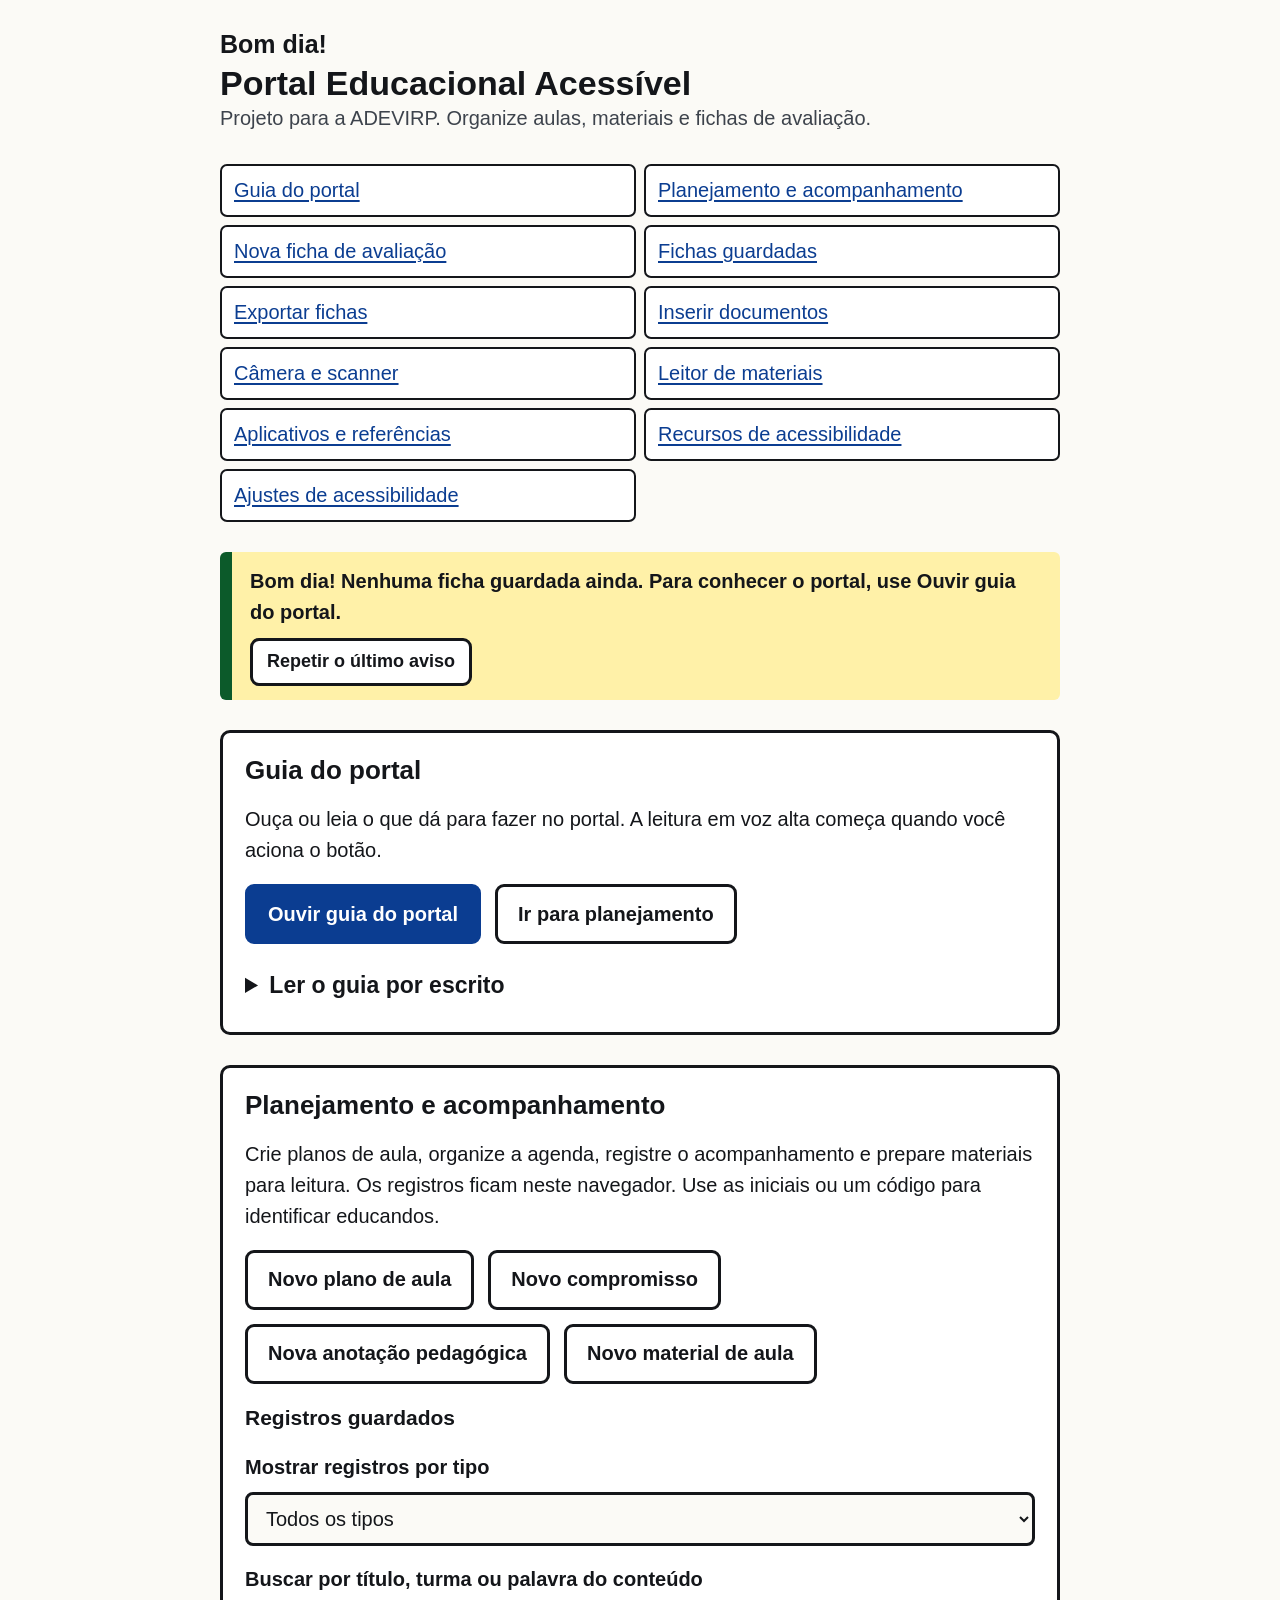
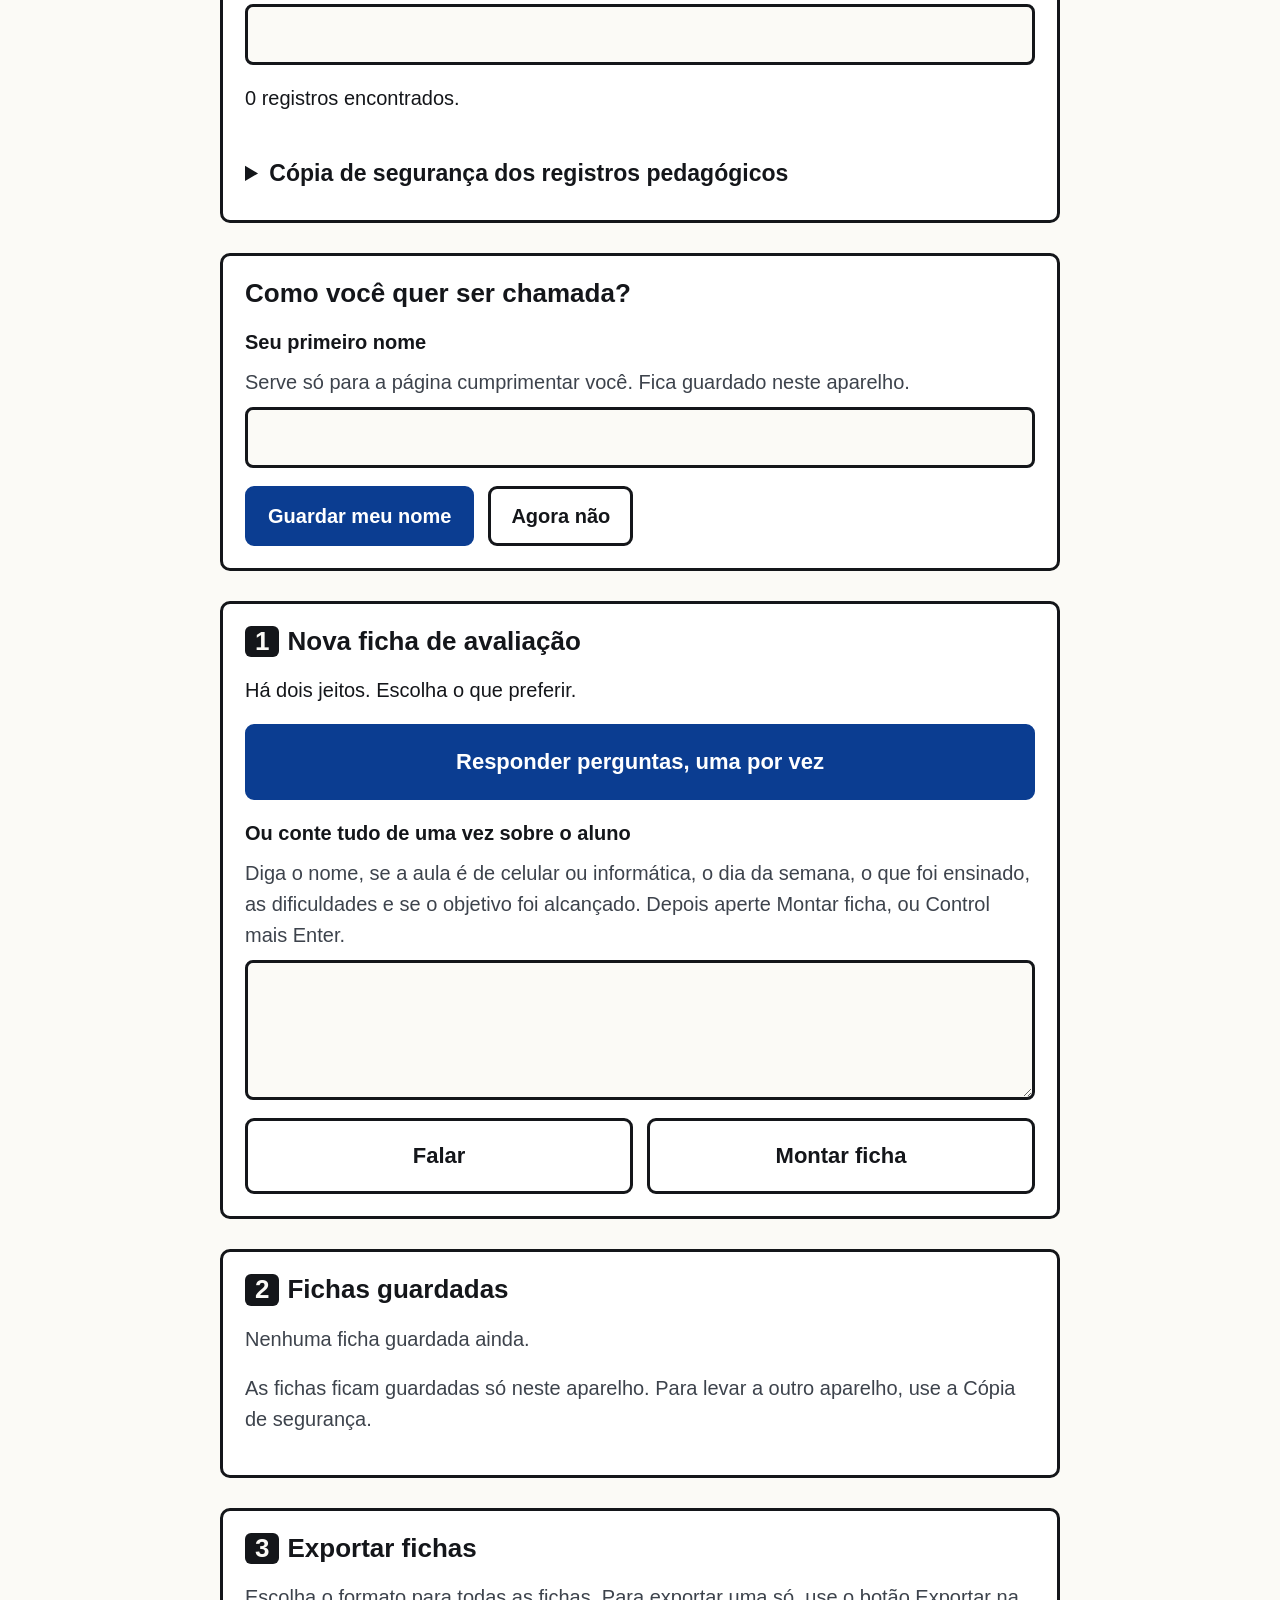
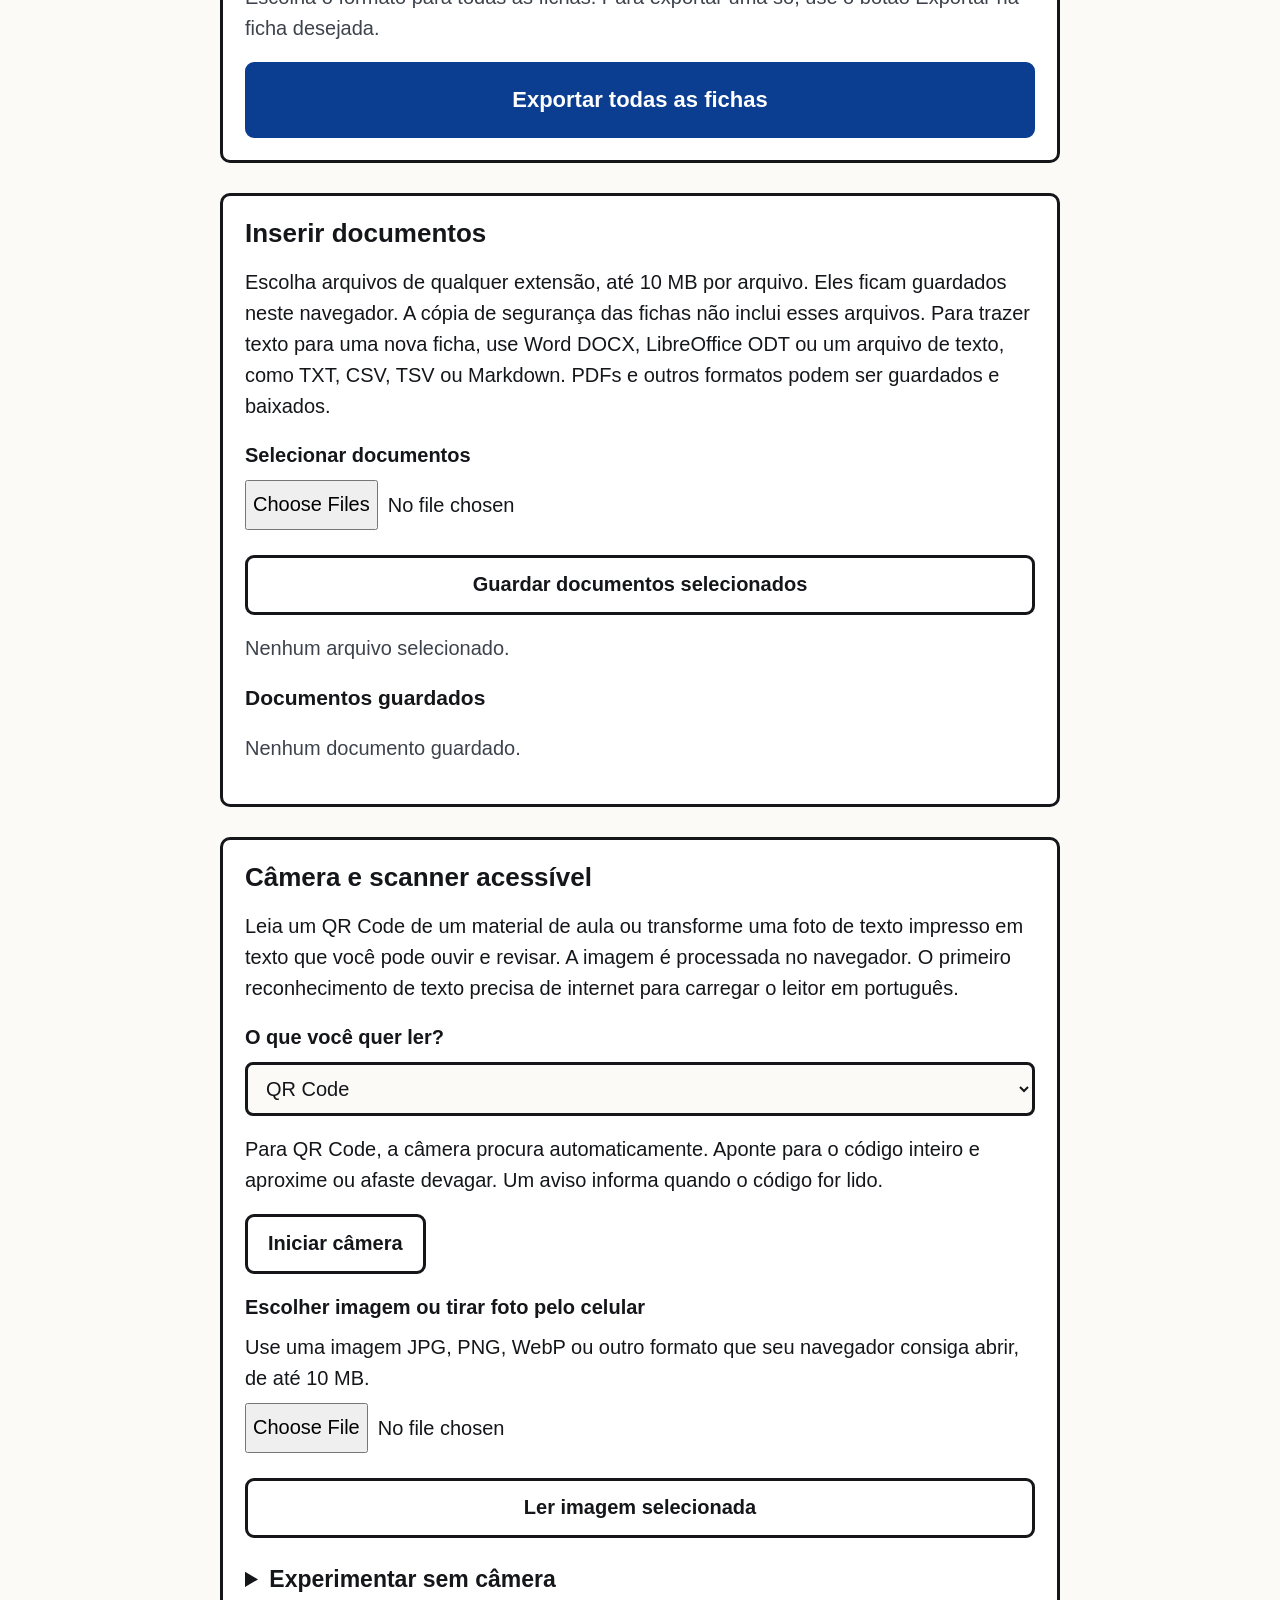
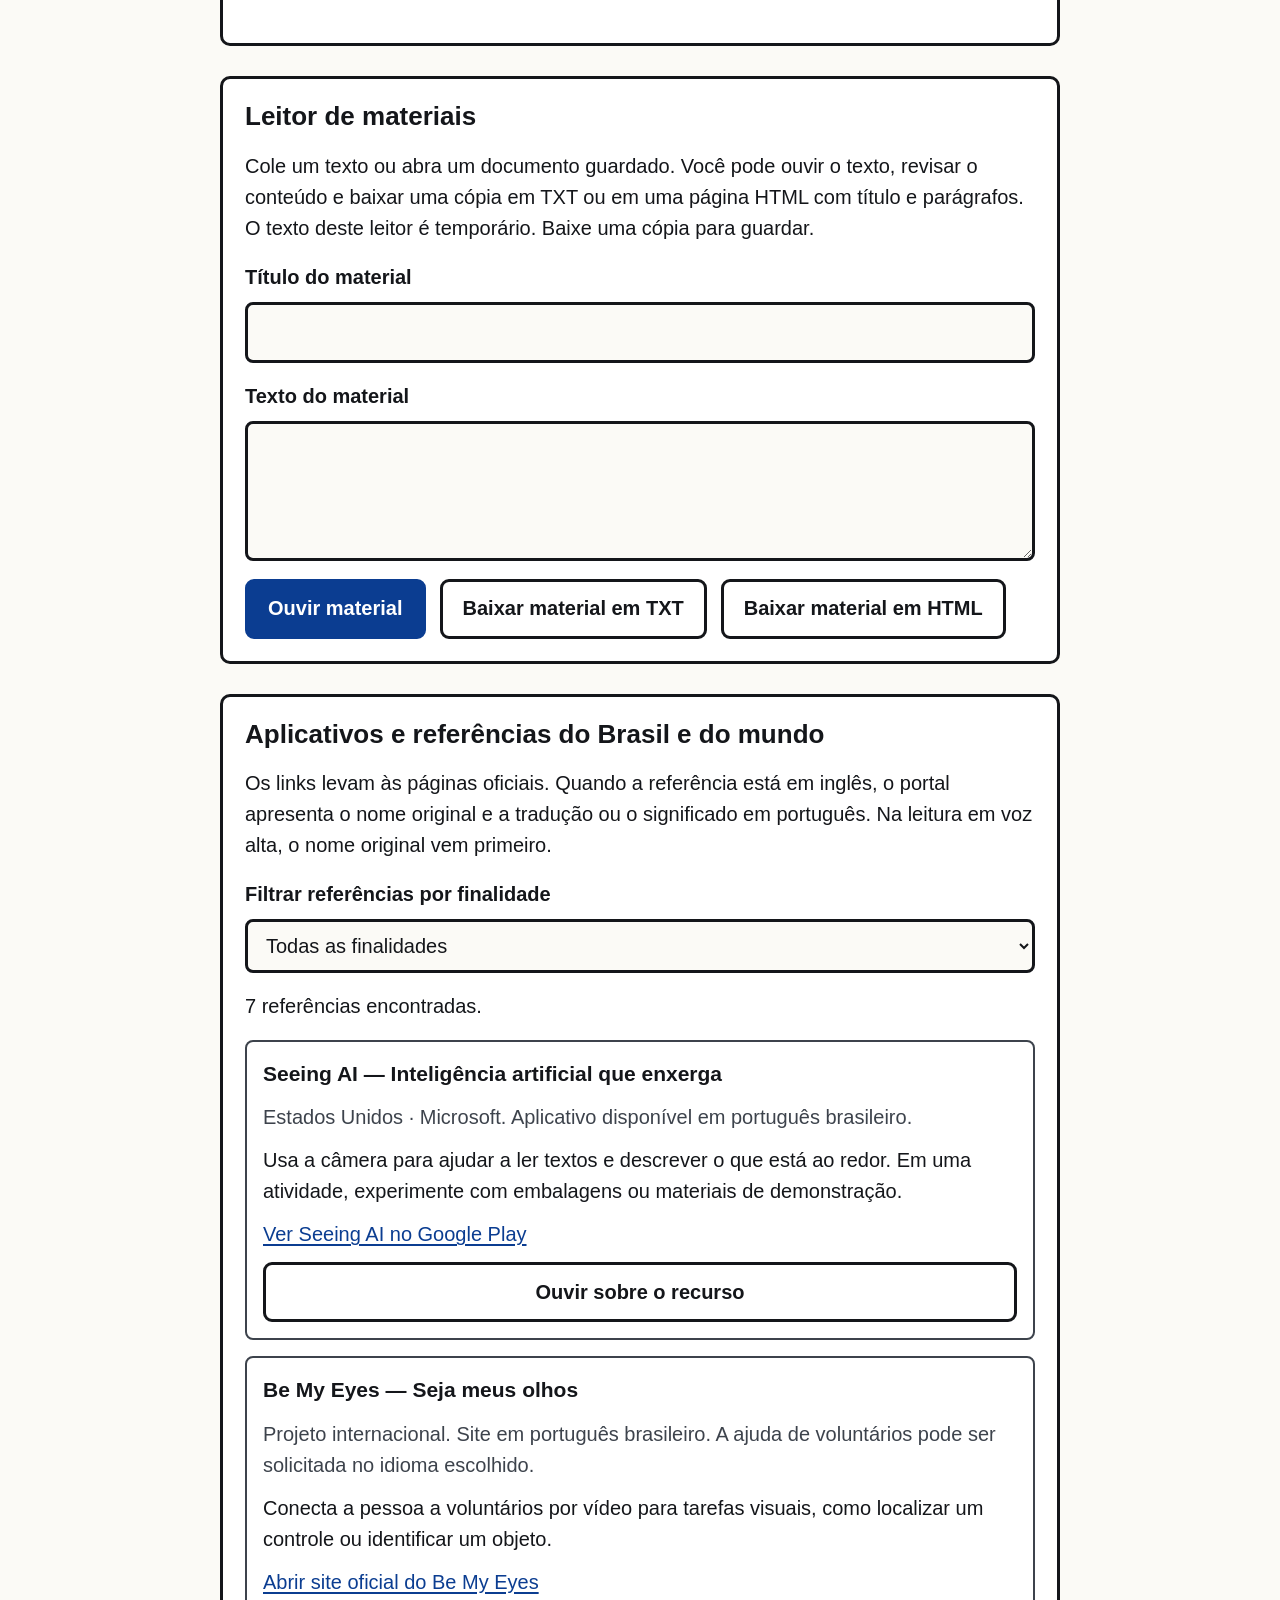
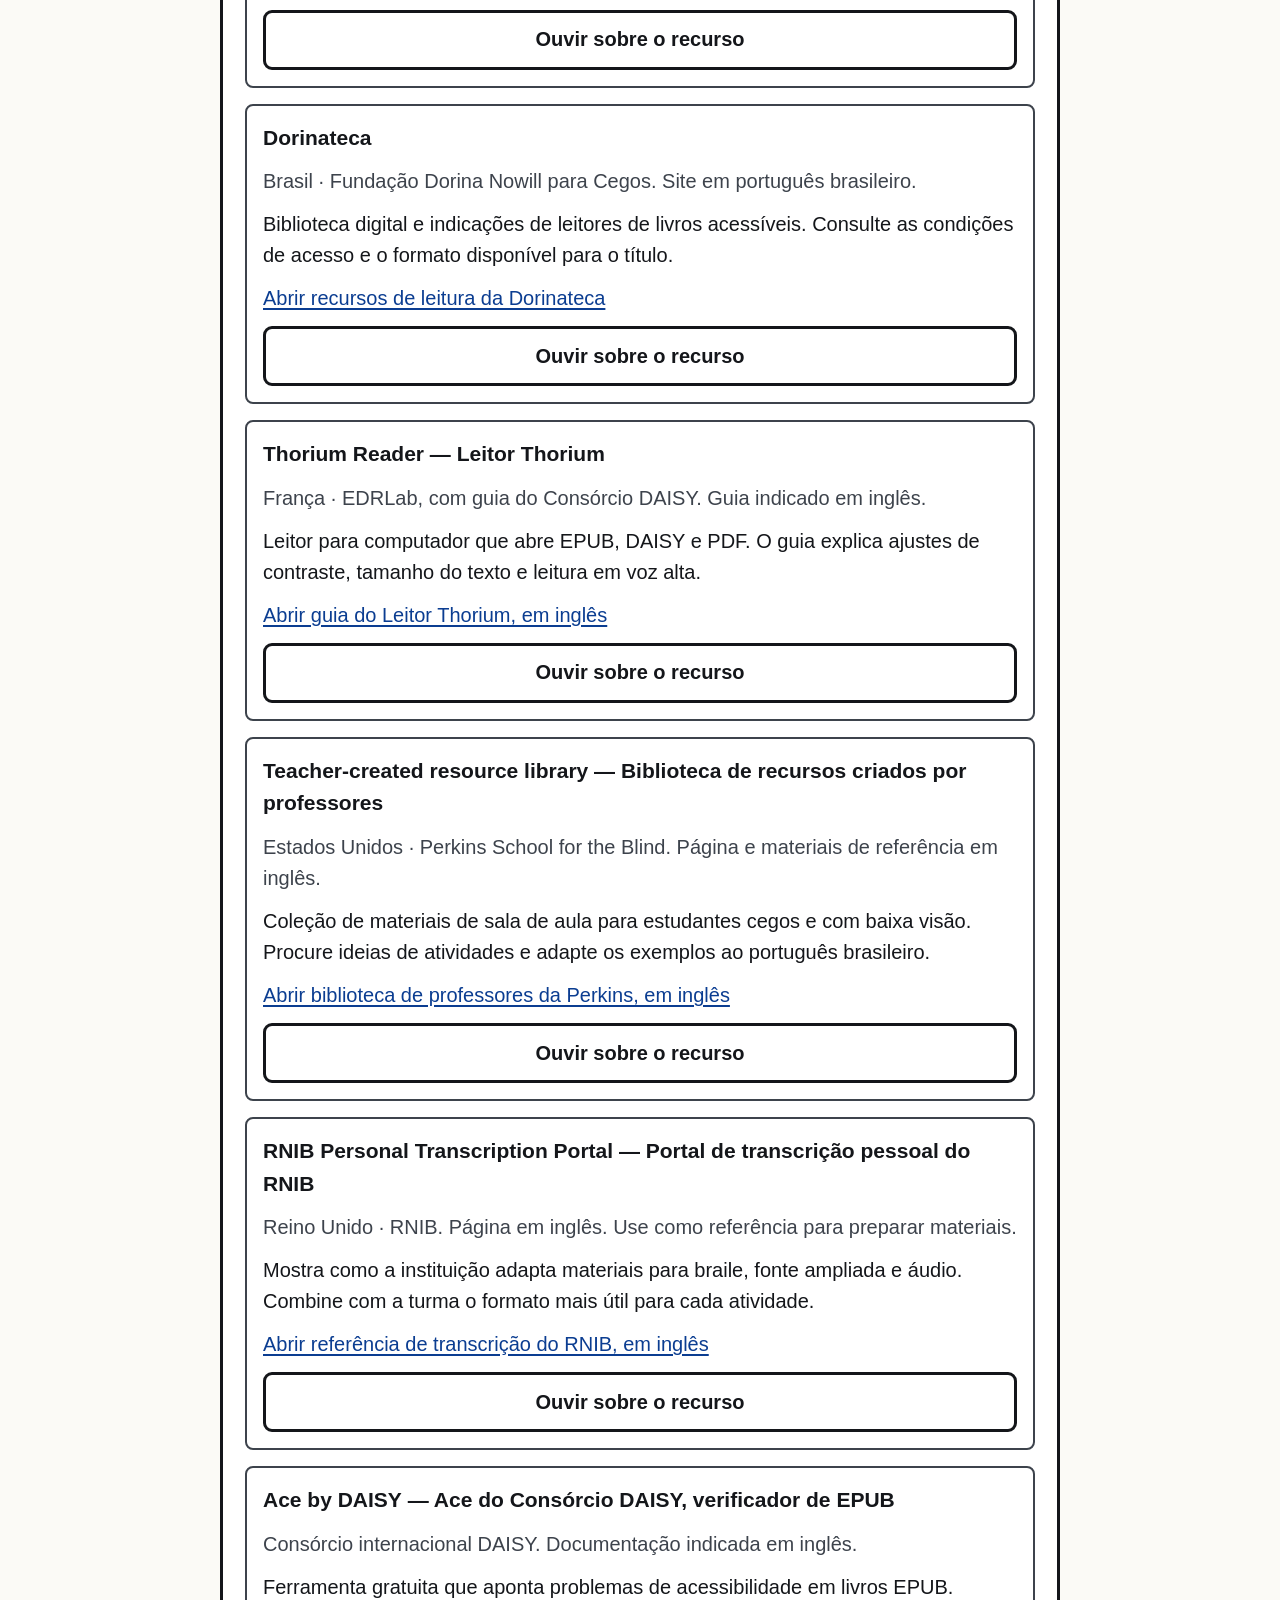
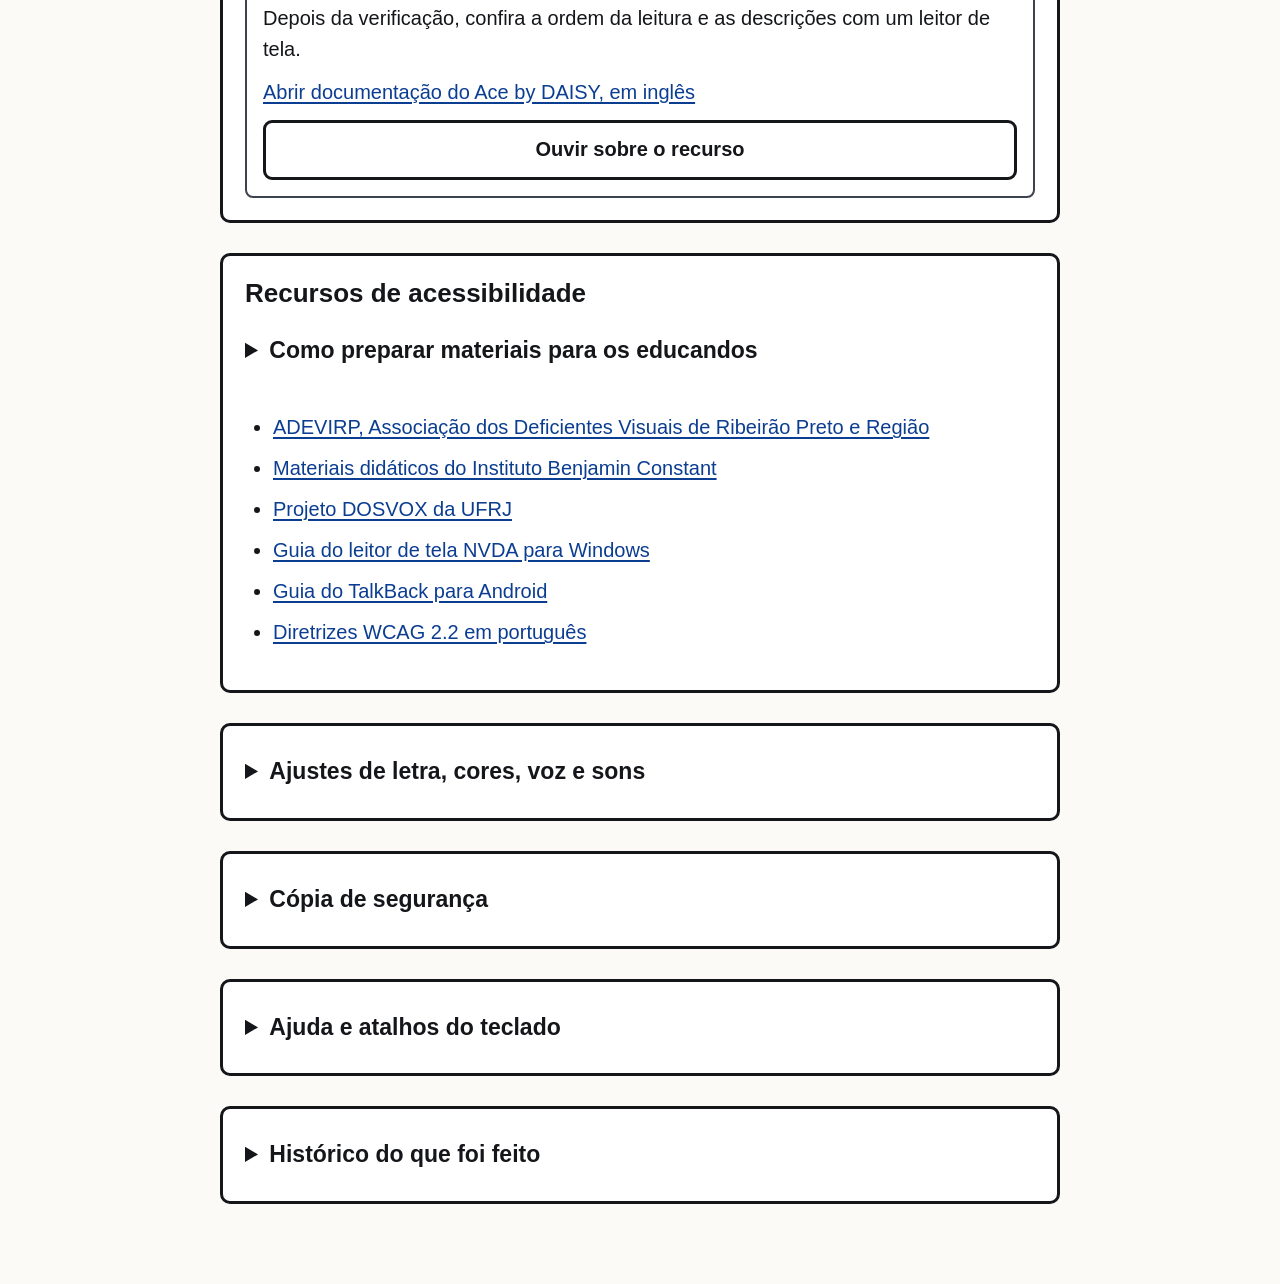
==== commit 54f0c3c8: "Adiciona câmera, leitura de QR Code e OCR acessível em português" ====
--- a/docs/fichas-avaliacao-2026/index.html
+++ b/docs/fichas-avaliacao-2026/index.html
@@ -99,6 +99,7 @@
 #dlg{max-height:calc(100dvh - 1rem);overflow:auto}
 @media(max-width:22rem){.pagina{padding-inline:.6rem}section,details.bloco{padding:.7rem}.botoes{gap:.55rem}}
 @media(forced-colors:active){:focus-visible{outline-color:Highlight}.selo{forced-color-adjust:auto}}
+#scanner-video{width:100%;max-height:24rem;background:#101010;border:2px solid var(--linha);border-radius:.4rem}
 </style>
 </head>
 <body>
@@ -117,6 +118,7 @@
     <li><a href="#t2">Fichas guardadas</a></li>
     <li><a href="#t3">Exportar fichas</a></li>
     <li><a href="#t-documentos">Inserir documentos</a></li>
+    <li><a href="#t-scanner">Câmera e scanner</a></li>
     <li><a href="#t-leitor">Leitor de materiais</a></li>
     <li><a href="#t-internacional">Aplicativos e referências</a></li>
     <li><a href="#t-recursos">Recursos de acessibilidade</a></li>
@@ -135,22 +137,7 @@
 <div class="so-leitor" id="vivo-calmo" role="status" aria-live="polite" aria-atomic="true"></div>
 <div class="so-leitor" id="vivo-urgente" role="alert" aria-atomic="true"></div>
 
-<section id="conta" aria-labelledby="conta-titulo" hidden>
-  <h2 id="conta-titulo">Acesso às fichas</h2>
-  <p id="conta-status" role="status"></p>
-  <form id="conta-form" hidden>
-    <div class="campo"><label for="conta-email">E-mail</label>
-      <input id="conta-email" type="email" autocomplete="username" required></div>
-    <div class="campo"><label for="conta-senha">Senha</label>
-      <input id="conta-senha" type="password" autocomplete="current-password" required></div>
-    <button type="submit" class="principal">Entrar</button>
-  </form>
-  <div id="conta-acoes" class="botoes" hidden>
-    <button type="button" id="conta-atualizar">Atualizar fichas</button>
-    <button type="button" id="conta-sair">Sair</button>
-  </div>
-</section>
-<main id="aplicativo" tabindex="-1"><h2 id="conteudo-principal" class="so-leitor" tabindex="-1">Conteúdo principal</h2>
+<main id="conteudo-principal" tabindex="-1">
 <section id="intro" aria-labelledby="t-intro">
   <h2 id="t-intro" tabindex="-1">Guia do portal</h2>
   <p>Ouça ou leia o que dá para fazer no portal. A leitura em voz alta começa quando você aciona o botão.</p>
@@ -295,6 +282,51 @@
   <ul class="lista" id="documento-lista"></ul>
 </section>
 
+<section aria-labelledby="t-scanner">
+  <h2 id="t-scanner" tabindex="-1">Câmera e scanner acessível</h2>
+  <p>Leia um QR Code de um material de aula ou transforme uma foto de texto impresso em texto que você pode ouvir e revisar. A imagem é processada no navegador. O primeiro reconhecimento de texto precisa de internet para carregar o leitor em português.</p>
+  <div class="campo">
+    <label for="scanner-modo">O que você quer ler?</label>
+    <select id="scanner-modo">
+      <option value="qr">QR Code</option>
+      <option value="ocr">Texto impresso em português</option>
+    </select>
+  </div>
+  <p id="scanner-dica">Para QR Code, a câmera procura automaticamente. Aponte para o código inteiro e aproxime ou afaste devagar. Um aviso informa quando o código for lido.</p>
+  <div class="botoes">
+    <button type="button" id="scanner-abrir">Iniciar câmera</button>
+    <button type="button" id="scanner-fechar" hidden>Desligar câmera</button>
+    <button type="button" id="scanner-capturar" hidden>Capturar foto e reconhecer texto</button>
+  </div>
+  <video id="scanner-video" autoplay playsinline muted aria-hidden="true" hidden></video>
+  <div class="campo">
+    <label for="scanner-foto">Escolher imagem ou tirar foto pelo celular</label>
+    <p id="scanner-arquivo-dica">Use uma imagem JPG, PNG, WebP ou outro formato que seu navegador consiga abrir, de até 10 MB.</p>
+    <input id="scanner-foto" type="file" accept="image/*" aria-describedby="scanner-arquivo-dica">
+  </div>
+  <button type="button" id="scanner-processar">Ler imagem selecionada</button>
+  <details>
+    <summary>Experimentar sem câmera</summary>
+    <p>Use exemplos de demonstração para conhecer o resultado antes de escanear um material próprio.</p>
+    <div class="botoes">
+      <button type="button" id="scanner-exemplo-qr">Testar com QR Code de exemplo</button>
+      <button type="button" id="scanner-exemplo-ocr">Testar com texto de exemplo</button>
+    </div>
+  </details>
+  <p id="scanner-status" role="status" aria-atomic="true"></p>
+  <div id="scanner-resultado" class="campo" hidden>
+    <h3 id="scanner-titulo" tabindex="-1">Resultado da leitura</h3>
+    <p id="scanner-resultado-dica"></p>
+    <label for="scanner-texto">Conteúdo reconhecido</label>
+    <textarea id="scanner-texto" aria-describedby="scanner-resultado-dica"></textarea>
+    <div class="botoes">
+      <button type="button" id="scanner-ouvir">Ouvir resultado</button>
+      <button type="button" id="scanner-enviar">Abrir no leitor de materiais</button>
+    </div>
+    <a id="scanner-link" hidden></a>
+  </div>
+</section>
+
 <section aria-labelledby="t-leitor">
   <h2 id="t-leitor" tabindex="-1">Leitor de materiais</h2>
   <p id="leitor-dica">Cole um texto ou abra um documento guardado. Você pode ouvir o texto, revisar o conteúdo e baixar uma cópia em TXT ou em uma página HTML com título e parágrafos. O texto deste leitor é temporário. Baixe uma cópia para guardar.</p>
@@ -367,7 +399,7 @@
 
 <details class="bloco">
   <summary>Cópia de segurança</summary>
-  <p id="copia-dica">Use a cópia de segurança para exportar ou trazer fichas de outro aparelho.</p>
+  <p>As fichas ficam guardadas neste navegador, neste aparelho. A cópia de segurança serve para não perder nada e para levar as fichas para outro aparelho.</p>
   <div class="botoes">
     <button type="button" id="btn-copia">Salvar cópia de segurança</button>
     <button type="button" id="btn-restaurar">Trazer fichas de uma cópia de segurança</button>
@@ -408,8 +440,6 @@
   <div class="botoes" id="dlg-b"></div>
 </dialog>
 
-<script src="./banco-config.js"></script>
-<script src="./banco.js"></script>
 <script>/*!
 
 JSZip v3.10.1 - A JavaScript class for generating and reading zip files
@@ -426,6 +456,7 @@
 <script src="./documentos.js"></script>
 <script src="./pedagogico.js"></script>
 <script src="./recursos.js"></script>
+<script src="./scanner.js"></script>
 <script>
 const TPL={"zip": "UEsDBBQAAAAIACu9bF3fpNJsUwEAACAFAAATAAAAW0NvbnRlbnRfVHlwZXNdLnhtbLWUz04CMRCH7ya+w6ZXslvwYIxh4eCfo5KID1Db2aWxnWnaAZa3Nwu4MQbZRODSy3R+3zdJO+Np4122gpgsYSlGxVBkgJqMxboU7/Pn/[base64]/[base64]/3c3BqzfOxUnUsG5aUByNWBdHDS/94+oOVKkULXmJrOHIBXbd9dX2mT1VJ7FMLhU1Bx+LhqnWdI9YzMSBSiOJ4xz8IDlQLY3kEROZA42Mm7a9xfybAd2CqfZWQ97bG1D9MfElbBkGZ/hBzGvgWE+sQJ4rR8t2lbIkztVxAdVTHrlqsGKesqSClFIzBw942mhzudHf12LgSpYqoZHM530+E+eE1v/[base64]/R6Q5MiE/sTdC4o46hhUZVOHYmAWZmPwoI9DVktC+J+CzyAUixJk8jgH7O9T87dLzkuPAf/W9+d3WJwy3CxpaCNJZXd+5viNfhD64NHLL1BLAwQUAAAACAArvWxdvooF6KoGAADLIAAAFQAAAHdvcmQvdGhlbWUvdGhlbWUxLnhtbO1ZS48buRG+B8h/IHiX1ZK69Ri4ZyG1pPXaM7bhkR3ssdRNddPDh0BSMyMsDATeUy4LBNgs9rAL5JZDEGSBLJBFLvkxBmwkmx8RdLceTYnyYz0ODGTUBzXZXxU/VhWLBfL2J1ecoQuiNJUixI1bHkZExDKhIg3x48m41sVIGxAJMClIiJdE40+Of/2r23BkMsIJuuJM6CMIcWbM/Khe13FGOOhbck7EFWczqTgYfUuqtJ4ouKQi5aze9Lx2nQMVGAngJMQTwgElEj2YzWhM8PFa/YgRToTReUfM1FlcjFnKVLDJeSP/00sdMYUugIX4kopEXk7IlcGIgTYRUyEeFz9cP75d3wgxc0C2IucVv5XcSiA5bxZyKp1uBH0/8Nv9jf5mqX8fN+qM2qP2Rl8BgDgmYsXF1tlpRv4KWwGVrw7dw86w1bDwFf2tPXw/yB8L39ri/T38eBxtbVEBla/BHj4Y9AZDW3+wxbf38B2vP/Q7Fr4AZYyK8z20F7Rb0Xq2G8hMsjtOeC/wx53mCr5F1SvRVcoLcyjWODyVaiyFKZwLhgpklnMyg5iEOAJGp4qiE5pmBqM5CKlJiL2mN/ZaXrN4/OKt8CgcEahIl12x3uvK+SAdKzo3Ib47B4ErkJc//fTi+Y8vnv/9xZdfvnj+19XY+3J3QKRVuZ//9Pv/fP9b9O+//fHnr//gxusq/tVffvfqH/98nXpj0frmh1c//vDy26/+9eevHfC+gmkVPqGcaHSfXKJHkoNwDUCm6t0kJhnQqkRfpBoE5DIO9MhkFvr+Ehg4cANi2/GJoiJxAT9dPLUIn2VqYagDeC/jFvBUSjaQyjmne/lYVSssROoeXC2quEcAF66xox0vjxbzjHDqUhllxKL5kIEwkBJBDMq/yXNCHGKfU2rZ9ZTGSmo5M+hzigZAnSaZ0KlxC92hHBgsXQQnGVi2OX2CBpK51A/JhY0EkQJzqSTMMuOnsDDAnYyBsyryBEzmInm2VLFlcG0UiJQwiUYJ0dol80AtLbr3gFG320/ZkttIZei5C3kCUlaRQ3keZcDnTs5UZFXsZ/pcSgbooTROEtJeIXlbMgrioLufUGLebW0/pmnmDpD8y0K5lgSR9npcshkQl/[base64]/B6p3rr3QOJZPd+uYQbreqiaRK6Mdf1AxhIR4Skd3UNDc1zf9lTXNoPd9UMjeVzE0l8z+rZLbFS7160FNo4QdPfWaUsTOzZOREF2WPlowmY8pY0SiENodM8yxiajWchUsVFO9ISfMbarKzDOYkxI1ihFSvVKcazaUOsYcP6i4KrwU/lUnZ22iszyfhSIPZ9nvBpt9QYcredmd7gLdRX7RSXSUQFErfnkRlMJtEy0Gi03o7Eg3vulj0HCy6jdexqFe8wqhAkB+KB37JCOkYGElyP5Xya+9eu6cPGdOedtMxvZ5/[base64]/cNnco8Cqa7s6q7TDhNx9ex675ZaCdpHthAOgez2Ifb5CusWm5WgTPX9bpv2CXef0OoUOu6qbXc1A7tHddYEFSGax+wW/O1e9J77Aa7UVuv1JVFa+9iW06fktgMyQwWzOjyaOzKKIjWV5JlJih619nlyqCFoiH+wgv6ftQMoprXDUY1v+V7tW7Qb9X6QdBqjIKGNxw0n+Hj2ybjjaAcewycsuXq5r7o37u95+tS+1YseV0WdXC9EC5u7xtN6/a+rJPRJP+OEU1C/EW7Oe61eoN2rdfqj2v+cNCt9aL2oDZsR53heBgF3d74GUYXBdjvtyK/PerW2o0oqvltL6ff7dU6frPZ9zv97sjvP1vZmlyZ9f/avAWv4/8CUEsDBBQAAAAIACu9bF22ovhKTwQAAKcMAAARAAAAd29yZC9zZXR0aW5ncy54bWy1V9tu20YQfS/QfyD4XFkkJUoOazrQjXWCuCkiFwX6tiKH4sJ7w+xSlFL034sluZIcC4HtIk9cnjNzZnY4uyPdvN9z5u0ANZUi9cOrwPdA5LKgYpv6fz5kg2vf04aIgjApIPUPoP33tz//dNMkGoyhYqu9PWdCJzxP/[base64]/zqN615jmMP+XIcWr9OZHHVocabztmTOBHRhiupVKpGr69D6EkMqoqtzRXhdUvFR7sBPNdLsJV3TUZ/oBgkezluG58mHrZBINgxSvwnHXhPGXpud15XfPrzui3quDv7tTZN8lZJ7TaIAcxAm9cMg8IeWUChluTbEgNckWgFj7Y2TMyDC95pki4Rzgg5pfQooSc3MA9msjVRek+wIS/1pcN3R1UFVINoT/bcU4PhxFHd8XhEkuQFcK5JTsV1IYVAyZ1fI36VZSK4QtO492lvqtFp3N57XJIJwSP0nt9i9LMBmXiN9+TfzXfQwPg/5bSC5A0RawIP9BGtzYJBJYdb0K8xE8bHWhpY0b3f+PzL4XgIgbOTPCsTDQUEGxNQI+gcFa79Exqi6p4gSP4gChPlhwWhZAoIwlBi4r5mhKJu2zndACsAfFbfW8JfEIgrC0QOS/HEujZH87tTDb4/bHrHhefuipoV2iy9SmqNpEK5GWZZ1mVr2JcxkNcnehZeYaRav3Hl8ylxPptPl/BLzbjzKsvgSs8imcRRcYpZxHKwuM9k0nlzMejUbjUervjZ9RXhix/[base64]/bl8026rmo5aKOa19IbncWpn6/OGGRw87sRg4bnbCxw8YnLHZYfMImDptYrDooQEbFY+oflxYvJWOygeLuxD+DuiLoiihYdnNK397IDugHl/Z2CexN6kNBje9pRQtO9nYoRhPr3lszcpC1eWJrOWusnirYHwz9NTN84ty2+De52PmZU07Y+sA3p7H3S5c4o9qsQREkRqLjfm25cJwUMv9gh/[base64]/7gLL13d/vCZx8ItKxQSfDUZvzgcB5aGIGF/NBj+eH87eDgKlCY9ILDidDbZUDf54/9e/vNvcKL2NqQpek5irmyScDdZapzfDoQrXNCHqjUgpf03ipZAJ0eqNkKthQuRLlp6FIkmJZgsWM70djs/Pp4MSI7tQxHLJQvpRhFlCuTb2Q0ljopngas1SVdE2XWgbIaNUipAqxfgqiQteQhjfYUYTAEpYKIUSS/0mFEnZIoMajs9H5+a/JN4DLnGAMQBMQ/qKY7wtGcOQvtY5LMJxpjsOi2oct8bUACrS0RpFGVfjOsxtiSZrotZ1IsU16nKH2yb5GCXhzacVF5IsYjobbEaTYDO6DAw4KEYu/xMUYgRVFwbv321uIhF+pEuSxVrlH+WTLD+Wn8yfB8G1CjY3RIWMPa9pQmeDhHEhH2+5YoNgc0OJ0reKkcYf1/k/jb+ESte+/sAiNhjme1T/DTY3v0g8G4zH1Td36vi7mPBV9V2qzz58r7dkNqD87Mc8/2rBIjYbEHk2v80Nh2XHhsfdTY8/mR2nJGRmP2SpqZwNRtPzHBqzPKuML6+rD9+zfPBJpkW5k7TcSR07BCMeE025nhcpaXMT0eVnEb7QaK6JprOB2VdElz8+PUkmJNPb2eD6uvxyThP2yKKI8tqGfM0i+nNN+Q9Fo/33fz6Y1FF+EYqM69ng4mpqvCBW0f1rSNM8EQWbG05yTb7mBnG+dcb2Ozfm/6lgo1KJJvs1JXk2DkbHiGs0YpxbqFpvm5nZUd9H6B1d/K4dTX7Xji5/146mv2tHV79rR29/146u/987Yjyir0Ugwt0A6imOJRrRHEuwoTmWWEJzLKGC5lgiAc2xODqaY/FjNMfipgiOFqHNC2vOfmHx9nbu6TnCjXt6SnDjnp4B3LinE74b93R+d+OeTudu3NPZ2417OlnjucVSK/jEI8p17yhbCqG50DTQ9LU/jXAutClR/fDySY9KL530gCkyWzkR96aFxHw+7SGX/eZznVd6gVgGS7bKJFW9G075LxqLlAYkiiRVHoGS6kxaRsTFpyVdUkl5SH06tj9oXgkGPEsWHnwzJStvLMojz8NXEb0khZ1Dk0yv8yBhHpw6IaEUHtYsxFt++MxU/7HKIcGHLI6pJ9ZXPy5mWP1rA4PpXxoYTP/KwGD6FwY1zXwNUUnzNFIlzdOAlTRP41b4p69xK2mexq2keRq3ktZ/3J6ZjunxqmPU/djdXSyUj4Q3ZytOdCb7TzflMdPgiUiykiRdB/lR6ZMrLfR+PohoGzz7mNN2JF/reuMid4JrxrP+A3pA8xVcO56n8NrxPAXYjtc/xL5QpfIF2qOfemaeLXRj0HavCuYkzooFbf9oI7q/h+0D4IFJ5S0MmrEePPhrvpx99LTU27eyf8P2rP5hdZyVvDavRHpoZSzCFz9p+HGbUhkz/tKb9CDiWGxo5I8411IUvlYP+fG4c8jfJ+maKKYAovtUX12OEHwhae8OPcWEcT+63Z8lhMWBvxXE4/OXz8GzSPMyMx8YP8APQmuReGOWRwL/9pMu/u6ngbehFHzrqbe3ng4PGdgd8zDJFCQReSJ9pEvGmZc51PD+SbcLQWTkh/YkaXEFkKaeiHOSpLGv2NqmdCOZj8OyhvcvIll+XMhXUD17gdUOG6ps8W8a9k91X0Xg5cjQt0yb449mqdv/bO8Brv8y4QDXf4lg1AzmLPdfD509wPXv7AHOV2fvYqIUs55Cdeb56m7F893f/sVfyROxkMss9jeAFdDbCFZAb0Mo4izhymePDc9jhw3Pd389uozheTgkZ3j/kCzyJoaB+VLCwHzJYGC+NDAwrwL0v0KnBut/mU4N1v9anQLmaQlQg/nyM6/Tv6ezPDWYLz8zMF9+ZmC+/MzAfPnZxceALpc01P6mmBrSl8/VkP4mGq5pkgpJ5NYT8j6mK+LhAGlBe5Jimd8aInhxEbeP5Wy20D4X2wXOl8g/6cJb03KWz3Z5OCJK4lgIT8fW9hPO4PjKpOuTZuZOjt5NeIpJSNcijqi09Km1Xp4Xt2UcN7/7yZLPbLXWwXy9O9pfx0zPT1pWBfuB2ekdNo35dNxi9oVGLEuqhsKbKaYX3Y3HwHhy2ni/kjiwvOxoCfc5PW25XyUfWF51tIT7fNvR8gJYtsXDRyJfGh3hqs1/djWexfmuWk/MV8aNu21zpJ1lkwtetXnRQagEt2GYny2A6nSLGbt9t+Cx22OiyE7BhJOd0jmu7Ii2APtOfzHVeIz6xPnv3dUTIO9POmfOPzOhwWnqcfebuj5xTbmiQSPnovuJq4MsYx/[base64]/WyZ6BCe1ygQnuXQIUUl0CFFHSgQgQ6UCECHagQgQ5UiEAHKkSgAhWYOwUqpKADFSLQgQoR6ECd9gxUaI8LVGjvEqiQ4hKokIIOVIhABypEoAMVItCBChHoQIUIVKACc6dAhRR0oEIEOlAhos0/y1OUtsvsR/ijntYr9hH3+RSN+l6/[base64]/Xf2M6uXw8PVX76t38wWbG71NzRPQa7crRcUTYEug2fBTtHtNVW6ct6R6IVj5tWlwebrW/C9V/ja0Ypvz89H9xcPDQ7GV7YVf4/P6C7+upoNTL/wyTYOdCddEkrB8OpalM/kzbWlK5ColkRSgU5aH4Jrm75272rqUa69Fsd2BEsO2Fpunsre09pksaEx4mwDlQ7csLby+7tbEzY1exIU8ehF/4rmCm/JdZEVTo1cyqDa8o3H8hRRbi9S+aUyXuvh1dP624fdF8Wg/q700c4AVMDxszHDXCfuAFw/7Ly9OsAz6nCYxU5o0DHhxU2jPse7owDWXlZqCxpRPtizGkSgafePVT0c+bmlu9ZK/brFbvqlwUezvTh2+5s/Sn4PscpRPftKFzaOLZzM29ayec/o4OyJHLfIHAtLcAY2HFh9vMy3KTUrvqd5dWGxlPsGNygw3OW/PcJb3QuYPHU+oCr7STfBdJMRMKfu3MTb8aN4L2fhLqODXxdjtXww5qb6pvRiyukyleDHkfufF2yE7OcWBk4eZ0iIxs9NxGCoa09AkyDPzBoxjZzn+vWskHGo/vZ8+XFdzZdni6j/1/n9QSwMEFAAAAAgAK71sXfqEOGq9AQAAHwUAABQAAAB3b3JkL3dlYlNldHRpbmdzLnhtbJ2U3YrbMBCF7wt9B6H7jX82DouJsxCWLYVSSrv7ALI0tsVKGiMpkbNPX2zHidv0Yt2rORzrfJoZgbePnVbkCNZJNAVNVjElYDgKaeqCvr483z1Q4jwzgik0UNATOPq4+/xpG/IA5S/wXprakU4r43LNC9p43+ZR5HgDmrkVtmA6rSq0mnm3QltHmtm3Q3vHUbfMy1Iq6U9RGscbesbYj1CwqiSHJ+QHDcYP+ciCYl6icY1s3UQLH6EFtKK1yME5aWqtRp5m0lwwyfoGpCW36LDyK4763NGAitI4iQel1RWQLQOkN4ANh24Z4+HMiDh0c44UyzibC0eKGef/mpkBnPCiWURJp71GfZZ51jDXzImwrKnsgjvpfkea519rg5aVCgoakjUJSUYGMBk31xcyPgaZRqC7bciFPLpzJSHvV5zcx1m2XsdxOhwoUZyeho9Hpgqa0Kh3NbPfoPKTG1/cn7Ju/mG/YHtr7tF71H/5Qh73wvbKXzMGDVAScvfen+tFyzicNUeFtqDs4HFEqFlny5LlHx0ty9r55Eui0XXoUU51eBhsvdTyHZ7R7i0GB3a4jSmF4cf3L2N+9lvb/QZQSwMEFAAAAAgAK71sXfyabMdDAgAAXAgAABIAAAB3b3JkL2ZvbnRUYWJsZS54bWzdlF1vmzAUQN8n7T9Yfm8whKQpKqnWrpEmTX2Ysr1WN8aANX8gX6ck/37CkCxa2q1U2h5mJDDX9uH6YPv6ZqcVeRIOpTU5jSeMEmG4LaSpcvp1vbpYUIIeTAHKGpHTvUB6s3z/[base64]/GeQwBboctgJpMwNa5PQOlNw4GRoaMBZFTNrsCVROWcJWbMaScKVs2t1p1HXkNTgU/tiR9eEStFT7QxRbidg3NNLz+hB/[base64]/ksq9q/eAZM/98zYKjg8gdQSwMEFAAAAAgAK71sXWOIBSJpAQAA4QIAABEAAABkb2NQcm9wcy9jb3JlLnhtbI2SXUvDMBSG7wX/Q8l9m36MIaHrQGUgKAhOFO/iydmMNh8k0Xb/[base64]/GkvdZQVIqlIACzLUWJX0cBTA/OfrO0IY2lMhgIFDHoyrbvTGzHt17HRZf+CuMU74qqRHlQAm0IOTNkijB+pRAyyruQ93RsiNRHG5Gx/4K3Reh1+y24Wq6B1TWe6DHYZCEbVesiG+UXkqrq7XK1LlaT6PsyzO8nVWsFnB0vSlm+vo/gGo9gP8kzhjxS/iCBiiOV7K6htQSwMEFAAAAAgAK71sXddUac7gAQAA3QMAABAAAABkb2NQcm9wcy9hcHAueG1snZNBbtswEEX3BXoHgfuYsusYiTFiUNgoskgbA1aS9ZQaWUQpkiBpw+6deoperKBUy0rSVXd/[base64]/niBvjIgM/OaSUxKmvEVyW9DbaO2WNHm6UGwMcRWFu5Jbn3Kp5EDnxcwoMyFMQsB94r2KDHnUfXBHGdAIcKthI1rbx1okYdCPjFgHvCNNgNqgR4iMsDyWh9FtRPKtiMZd8xUHqygh3QKzSR9bG+6LR2IXpR/v4V99oCH5xOjoNjreZi2gXU/E2QDxQC+Gu+UkVN4bHeoI//wJ2OcTsGNgJ8R3a+403XlW0dmpMAPqgHZX6EJ1faddqPv6/42hxN/kXFZutQpvncTm/HOzA6gm2Dnqq1lcNYBgPuT468ThesGjQ7qs6Z9wdpq577v1VMF5M8z/Nujc4e8Mt/[base64]", "head": "<?xml version=\"1.0\" encoding=\"UTF-8\" standalone=\"yes\"?>\r\n<w:document xmlns:wpc=\"http://schemas.microsoft.com/office/word/2010/wordprocessingCanvas\" xmlns:cx=\"http://schemas.microsoft.com/office/drawing/2014/chartex\" xmlns:cx1=\"http://schemas.microsoft.com/office/drawing/2015/9/8/chartex\" xmlns:cx2=\"http://schemas.microsoft.com/office/drawing/2015/10/21/chartex\" xmlns:cx3=\"http://schemas.microsoft.com/office/drawing/2016/5/9/chartex\" xmlns:cx4=\"http://schemas.microsoft.com/office/drawing/2016/5/10/chartex\" xmlns:cx5=\"http://schemas.microsoft.com/office/drawing/2016/5/11/chartex\" xmlns:cx6=\"http://schemas.microsoft.com/office/drawing/2016/5/12/chartex\" xmlns:cx7=\"http://schemas.microsoft.com/office/drawing/2016/5/13/chartex\" xmlns:cx8=\"http://schemas.microsoft.com/office/drawing/2016/5/14/chartex\" xmlns:mc=\"http://schemas.openxmlformats.org/markup-compatibility/2006\" xmlns:aink=\"http://schemas.microsoft.com/office/drawing/2016/ink\" xmlns:am3d=\"http://schemas.microsoft.com/office/drawing/2017/model3d\" xmlns:o=\"urn:schemas-microsoft-com:office:office\" xmlns:r=\"http://schemas.openxmlformats.org/officeDocument/2006/relationships\" xmlns:m=\"http://schemas.openxmlformats.org/officeDocument/2006/math\" xmlns:v=\"urn:schemas-microsoft-com:vml\" xmlns:wp14=\"http://schemas.microsoft.com/office/word/2010/wordprocessingDrawing\" xmlns:wp=\"http://schemas.openxmlformats.org/drawingml/2006/wordprocessingDrawing\" xmlns:w10=\"urn:schemas-microsoft-com:office:word\" xmlns:w=\"http://schemas.openxmlformats.org/wordprocessingml/2006/main\" xmlns:w14=\"http://schemas.microsoft.com/office/word/2010/wordml\" xmlns:w15=\"http://schemas.microsoft.com/office/word/2012/wordml\" xmlns:w16cex=\"http://schemas.microsoft.com/office/word/2018/wordml/cex\" xmlns:w16cid=\"http://schemas.microsoft.com/office/word/2016/wordml/cid\" xmlns:w16=\"http://schemas.microsoft.com/office/word/2018/wordml\" xmlns:w16sdtdh=\"http://schemas.microsoft.com/office/word/2020/wordml/sdtdatahash\" xmlns:w16se=\"http://schemas.microsoft.com/office/word/2015/wordml/symex\" xmlns:wpg=\"http://schemas.microsoft.com/office/word/2010/wordprocessingGroup\" xmlns:wpi=\"http://schemas.microsoft.com/office/word/2010/wordprocessingInk\" xmlns:wne=\"http://schemas.microsoft.com/office/word/2006/wordml\" xmlns:wps=\"http://schemas.microsoft.com/office/word/2010/wordprocessingShape\" mc:Ignorable=\"w14 w15 w16se w16cid w16 w16cex w16sdtdh wp14\"><w:body>", "title": "<w:p><w:pPr><w:spacing w:before=\"100\" w:beforeAutospacing=\"1\" w:after=\"100\" w:afterAutospacing=\"1\" w:line=\"240\" w:lineRule=\"auto\"/><w:jc w:val=\"center\"/><w:outlineLvl w:val=\"0\"/><w:rPr><w:rFonts w:ascii=\"Verdana\" w:eastAsia=\"Times New Roman\" w:hAnsi=\"Verdana\" w:cs=\"Times New Roman\"/><w:b/><w:bCs/><w:color w:val=\"000000\"/><w:kern w:val=\"36\"/><w:sz w:val=\"48\"/><w:szCs w:val=\"48\"/><w:lang w:eastAsia=\"pt-BR\"/></w:rPr></w:pPr><w:r><w:rPr><w:rFonts w:ascii=\"Verdana\" w:eastAsia=\"Times New Roman\" w:hAnsi=\"Verdana\" w:cs=\"Times New Roman\"/><w:b/><w:bCs/><w:color w:val=\"000000\"/><w:kern w:val=\"36\"/><w:sz w:val=\"48\"/><w:szCs w:val=\"48\"/><w:lang w:eastAsia=\"pt-BR\"/></w:rPr><w:t>Ficha</w:t></w:r><w:r><w:rPr><w:rFonts w:ascii=\"Verdana\" w:eastAsia=\"Times New Roman\" w:hAnsi=\"Verdana\" w:cs=\"Times New Roman\"/><w:b/><w:bCs/><w:color w:val=\"000000\"/><w:kern w:val=\"36\"/><w:sz w:val=\"48\"/><w:szCs w:val=\"48\"/><w:lang w:eastAsia=\"pt-BR\"/></w:rPr><w:t xml:space=\"preserve\"> </w:t></w:r><w:r><w:rPr><w:rFonts w:ascii=\"Verdana\" w:eastAsia=\"Times New Roman\" w:hAnsi=\"Verdana\" w:cs=\"Times New Roman\"/><w:b/><w:bCs/><w:color w:val=\"000000\"/><w:kern w:val=\"36\"/><w:sz w:val=\"48\"/><w:szCs w:val=\"48\"/><w:lang w:eastAsia=\"pt-BR\"/></w:rPr><w:t>de Avaliaçã</w:t></w:r><w:r><w:rPr><w:rFonts w:ascii=\"Verdana\" w:eastAsia=\"Times New Roman\" w:hAnsi=\"Verdana\" w:cs=\"Times New Roman\"/><w:b/><w:bCs/><w:color w:val=\"000000\"/><w:kern w:val=\"36\"/><w:sz w:val=\"48\"/><w:szCs w:val=\"48\"/><w:lang w:eastAsia=\"pt-BR\"/></w:rPr><w:t xml:space=\"preserve\">o </w:t></w:r><w:r><w:rPr><w:rFonts w:ascii=\"Verdana\" w:eastAsia=\"Times New Roman\" w:hAnsi=\"Verdana\" w:cs=\"Times New Roman\"/><w:b/><w:bCs/><w:color w:val=\"000000\"/><w:kern w:val=\"36\"/><w:sz w:val=\"48\"/><w:szCs w:val=\"48\"/><w:lang w:eastAsia=\"pt-BR\"/></w:rPr><w:t>d</w:t></w:r><w:r><w:rPr><w:rFonts w:ascii=\"Verdana\" w:eastAsia=\"Times New Roman\" w:hAnsi=\"Verdana\" w:cs=\"Times New Roman\"/><w:b/><w:bCs/><w:color w:val=\"000000\"/><w:kern w:val=\"36\"/><w:sz w:val=\"48\"/><w:szCs w:val=\"48\"/><w:lang w:eastAsia=\"pt-BR\"/></w:rPr><w:t xml:space=\"preserve\">o </w:t></w:r><w:r><w:rPr><w:rFonts w:ascii=\"Verdana\" w:eastAsia=\"Times New Roman\" w:hAnsi=\"Verdana\" w:cs=\"Times New Roman\"/><w:b/><w:bCs/><w:color w:val=\"000000\"/><w:kern w:val=\"36\"/><w:sz w:val=\"48\"/><w:szCs w:val=\"48\"/><w:lang w:eastAsia=\"pt-BR\"/></w:rPr><w:t>Educando 2026</w:t></w:r></w:p>", "obj": "<w:p><w:pPr><w:pStyle w:val=\"NormalWeb\"/><w:shd w:val=\"clear\" w:color=\"auto\" w:fill=\"FFFFFF\"/><w:spacing w:before=\"0\" w:beforeAutospacing=\"0\" w:after=\"0\" w:afterAutospacing=\"0\"/><w:rPr><w:rFonts w:ascii=\"source_sans_proregular\" w:hAnsi=\"source_sans_proregular\"/><w:color w:val=\"222222\"/><w:sz w:val=\"20\"/><w:szCs w:val=\"20\"/></w:rPr></w:pPr><w:r><w:rPr><w:rStyle w:val=\"Forte\"/><w:rFonts w:ascii=\"source_sans_proregular\" w:hAnsi=\"source_sans_proregular\"/><w:i/><w:iCs/><w:color w:val=\"222222\"/><w:sz w:val=\"20\"/><w:szCs w:val=\"20\"/></w:rPr><w:t> </w:t></w:r><w:r><w:rPr><w:color w:val=\"222222\"/><w:sz w:val=\"14\"/><w:szCs w:val=\"14\"/></w:rPr><w:t>-  </w:t></w:r><w:r><w:rPr><w:color w:val=\"222222\"/></w:rPr><w:t>Promover ao educando autonomia na realização das atividades que envolvam as tecnologias assistivas;</w:t></w:r></w:p><w:p><w:pPr><w:pStyle w:val=\"NormalWeb\"/><w:shd w:val=\"clear\" w:color=\"auto\" w:fill=\"FFFFFF\"/><w:spacing w:before=\"0\" w:beforeAutospacing=\"0\" w:after=\"0\" w:afterAutospacing=\"0\"/><w:rPr><w:rFonts w:ascii=\"source_sans_proregular\" w:hAnsi=\"source_sans_proregular\"/><w:color w:val=\"222222\"/><w:sz w:val=\"20\"/><w:szCs w:val=\"20\"/></w:rPr></w:pPr><w:r><w:rPr><w:color w:val=\"222222\"/></w:rPr><w:t>-  Propiciar ao educando maior possibilidade de participação em diferentes meios sociais (</w:t></w:r><w:r><w:rPr><w:color w:val=\"222222\"/></w:rPr><w:t>A</w:t></w:r><w:r><w:rPr><w:color w:val=\"222222\"/></w:rPr><w:t>mbientes educacionais, de lazer e etc.), gerando maior inserção e socialização.</w:t></w:r></w:p>", "tail": "<w:sectPr><w:pgSz w:w=\"11906\" w:h=\"16838\"/><w:pgMar w:top=\"1417\" w:right=\"1701\" w:bottom=\"1417\" w:left=\"1701\" w:header=\"708\" w:footer=\"708\" w:gutter=\"0\"/><w:cols w:space=\"708\"/><w:docGrid w:linePitch=\"360\"/></w:sectPr></w:body></w:document>"};
 
@@ -529,13 +560,10 @@
 
 /* ---------- ajustes ---------- */
 const K = { fichas: "fichas-2026", prefs: "fichas-2026-ajustes", fala: "fichas-2026-fala", editor: "fichas-2026-editor", apagadas: "fichas-2026-apagadas", sinc: "fichas-2026-na-conta" };
-const modoBanco = Boolean(window.FICHAS_BANCO?.url || window.FICHAS_BANCO?.chavePublicavel);
-const memoria = new Map();
-const temporarias = new Set([K.fichas, K.fala, K.editor, K.apagadas, K.sinc]);
 const guarda = {
-  ler(k) { if (modoBanco && temporarias.has(k)) return memoria.get(k); try { return JSON.parse(localStorage.getItem(k) || "null"); } catch { return null; } },
-  pôr(k, v) { if (modoBanco && temporarias.has(k)) { memoria.set(k, v); return true; } try { localStorage.setItem(k, JSON.stringify(v)); return true; } catch { return false; } },
-  tirar(k) { if (modoBanco && temporarias.has(k)) { memoria.delete(k); return; } try { localStorage.removeItem(k); } catch {} },
+  ler(k) { try { return JSON.parse(localStorage.getItem(k) || "null"); } catch { return null; } },
+  pôr(k, v) { try { localStorage.setItem(k, JSON.stringify(v)); return true; } catch { return false; } },
+  tirar(k) { try { localStorage.removeItem(k); } catch {} },
 };
 const prefs = Object.assign({ tamanho: "g", cores: "auto", velocidade: "1", sons: true, falar: false, passo: true, nome: "", perguntouNome: false }, guarda.ler(K.prefs) || {});
 function aplicarPrefs() {
@@ -825,17 +853,11 @@
     { rotulo: "Voltar sem salvar", valor: "voltar", sair: true },
   ]);
   if (r === "voltar") return false;
-  if (r === "trocar") {
-    if (f.id && f.id !== outra.id) {
-      if (modoBanco) substituicoes.set(f, { id: f.id, versao: versoes.get(f.id) });
-      else await apagar(f.id, true);
-    }
-    f.id = outra.id;
-  }
+  if (r === "trocar") { const idAntigo = outra.id; if (f.id && f.id !== idAntigo) await apagar(f.id, true); f.id = idAntigo; }
   return true;
 }
 async function salvar() {
-  if (!editando || (modoBanco && operacoes)) return;
+  if (!editando) return;
   if (!conferirNome()) { irPasso(0, true); return; }
   const f = lerEditor();
   if (f.nome.split(" ").length < 2) {
@@ -851,7 +873,6 @@
   }
   if (!(await conferirRepetida(f))) { avisar("A ficha não foi salva. Ela continua aberta."); return; }
   const ok = await guardar(f);
-  if (modoBanco && !ok) return;
   fecharEditor();
   const resumo = `Ficha de ${f.nome} salva.` + (fl.length ? ` Ainda falta: ${dizFaltas(fl)}.` : " Está completa.") + ` São ${fichas.length} fichas guardadas.` + (ok ? "" : " Atenção: o navegador não deixou gravar. Salve uma cópia de segurança agora.");
   if (fila.length) {
@@ -883,103 +904,12 @@
 $("btn-guiado").onclick = () => { abrirEditor(fichaVazia()); avisar(prefs.passo ? `Ficha nova. São ${PASSOS.length} perguntas. Pergunta 1: nome do educando. Enter passa para a próxima.` : "Ficha nova aberta. Preencha e aperte Salvar ficha."); };
 
 /* ---------- guardar ---------- */
-const versoes = new Map();
-let contaAtiva = false;
-let operacoes = 0;
-async function operarBanco(operacao) {
-  if (!contaAtiva || operacoes) throw new Error("operação indisponível");
-  operacoes++;
-  try { return await operacao(); } finally { operacoes--; }
-}
-async function carregarBanco() {
-  const linhas = await window.FichasBanco.listar();
-  fichas = linhas.map(({ dados }) => normalizar(dados));
-  versoes.clear();
-  for (const { id, versao } of linhas) versoes.set(id, versao);
-  desenharLista();
-}
-async function iniciarBanco() {
-  const banco = window.FichasBanco;
-  const status = $("conta-status");
-  $("conta").hidden = false;
-  if (!banco) { status.textContent = "A configuração do banco precisa ser conferida."; return; }
-  const abrir = async () => {
-    await carregarBanco();
-    contaAtiva = true;
-    $("aplicativo").hidden = false;
-    $("conta-form").hidden = true;
-    $("conta-acoes").hidden = false;
-    status.textContent = "As fichas são salvas na sua conta.";
-  };
-  const login = $("conta-form");
-  login.onsubmit = async (evento) => {
-    evento.preventDefault();
-    if (login.querySelector("button").disabled) return;
-    login.querySelector("button").disabled = true;
-    try {
-      await banco.entrar($("conta-email").value.trim(), $("conta-senha").value);
-      await abrir();
-    } catch {
-      status.textContent = "Não foi possível abrir as fichas. Confira o login e a conexão e tente novamente.";
-    } finally {
-      $("conta-senha").value = "";
-      login.querySelector("button").disabled = false;
-    }
-  };
-  $("conta-atualizar").onclick = async () => {
-    if (editando || operacoes) { status.textContent = "Feche a ficha e aguarde as operações para atualizar."; return; }
-    $("aplicativo").inert = true;
-    try {
-      await operarBanco(carregarBanco);
-      ultimaApagada = null;
-      $("btn-desfazer").hidden = true;
-      status.textContent = "Fichas atualizadas.";
-    } catch { status.textContent = "Não foi possível atualizar. Tente de novo."; }
-    finally { $("aplicativo").inert = false; }
-  };
-  $("conta-sair").onclick = async () => {
-    if (editando || operacoes) { status.textContent = "Feche a ficha e aguarde as operações para sair."; return; }
-    $("aplicativo").inert = true;
-    contaAtiva = false;
-    try { await banco.sair(); location.reload(); }
-    catch {
-      contaAtiva = true;
-      $("aplicativo").inert = false;
-      status.textContent = "Não foi possível sair. Tente de novo ou feche a aba.";
-    }
-  };
-  try {
-    if (await banco.sessao()) { await abrir(); return; }
-    status.textContent = "Entre com a conta autorizada para acessar as fichas.";
-  } catch { status.textContent = "Não foi possível abrir a conta. Tente entrar novamente."; }
-  login.hidden = false;
-}
-
 let fichas = [], colecao = null, ultimaApagada = null;
 let apagadas = new Set(guarda.ler(K.apagadas) || []);
 const novoId = () => "f" + Date.now().toString(36) + Math.random().toString(36).slice(2, 7);
 const gravarLocal = () => guarda.pôr(K.fichas, { fichas, iniciado: true });
-const substituicoes = new WeakMap();
 async function guardar(f) {
   if (!f.id) f.id = novoId();
-  if (modoBanco) {
-    try {
-      await operarBanco(async () => {
-        const origem = substituicoes.get(f);
-        const versao = versoes.get(f.id);
-        const novaVersao = await window.FichasBanco.salvar(f, versao, origem);
-        if (origem) versoes.delete(origem.id);
-        versoes.set(f.id, novaVersao);
-        fichas = fichas.filter((x) => x.id !== f.id && x.id !== origem?.id);
-        fichas.push(f);
-        desenharLista();
-      });
-      return true;
-    } catch {
-      avisar("Não foi possível confirmar o salvamento no banco. Confira a conexão ou atualize a lista e verifique a ficha.", "erro");
-      return false;
-    }
-  }
   apagadas.delete(f.id); guarda.pôr(K.apagadas, [...apagadas]);
   const i = fichas.findIndex((x) => x.id === f.id);
   if (i >= 0) fichas[i] = f; else fichas.push(f);
@@ -989,31 +919,17 @@
 }
 async function apagar(id, semDesfazer) {
   const f = fichas.find((x) => x.id === id); if (!f) return;
-  if (modoBanco) {
-    try {
-      await operarBanco(async () => {
-        await window.FichasBanco.apagar(id, versoes.get(id));
-        versoes.delete(id);
-      });
-    } catch {
-      avisar("Não foi possível confirmar a exclusão. Atualize a lista para conferir a ficha.", "erro");
-      return false;
-    }
-  }
   fichas = fichas.filter((x) => x.id !== id);
   apagadas.add(id); guarda.pôr(K.apagadas, [...apagadas]);
   if (!semDesfazer) { ultimaApagada = f; const b = $("btn-desfazer"); b.textContent = `Desfazer: trazer de volta a ficha de ${f.nome || "aluno sem nome"}`; b.hidden = false; }
   gravarLocal(); desenharLista();
   sinc.delete(id); guarda.pôr(K.sinc, [...sinc]);
   if (colecao) colecao.doc(id).delete().catch(() => {});
-  return true;
 }
 $("btn-desfazer").onclick = async () => {
   if (!ultimaApagada) return;
-  const f = ultimaApagada;
-  if (!(await guardar(f)) && modoBanco) return;
-  ultimaApagada = null; $("btn-desfazer").hidden = true;
-  avisar(`Ficha de ${f.nome || "aluno sem nome"} trazida de volta. São ${fichas.length} fichas guardadas.`); $("t2").focus();
+  const f = ultimaApagada; ultimaApagada = null; $("btn-desfazer").hidden = true;
+  await guardar(f); avisar(`Ficha de ${f.nome || "aluno sem nome"} trazida de volta. São ${fichas.length} fichas guardadas.`); $("t2").focus();
 };
 function iniciarLocal() {
   const l = guarda.ler(K.fichas);
@@ -1106,8 +1022,7 @@
       const ok = await perguntar("Apagar ficha", `Quer mesmo apagar a ficha de ${nome}?`, [{ rotulo: "Não apagar", valor: false, principal: true, sair: true }, { rotulo: "Sim, apagar", valor: true }]);
       if (!ok) { avisar("Nada foi apagado."); return; }
       if (editando && editando.id === f.id) fecharEditor();
-      if (!(await apagar(f.id))) return;
-      avisar(`Ficha de ${nome} apagada. Restam ${fichas.length}. O botão Desfazer, no alto da página, traz ela de volta.`);
+      await apagar(f.id); avisar(`Ficha de ${nome} apagada. Restam ${fichas.length}. O botão Desfazer, no alto da página, traz ela de volta.`);
       $("btn-desfazer").focus();
     }));
     li.append(h, p, bs); ul.append(li);
@@ -1381,9 +1296,9 @@
   if (!novas) novas = montarSemIA(texto);
   ocupado = false; $("btn-montar").removeAttribute("aria-disabled");
   const guardadas = [];
-  for (const f of novas) { f.id = ""; f.atualizado = Date.now(); if (f.nome && !(await conferirRepetida(f))) continue; if (await guardar(f) || !modoBanco) guardadas.push(f); }
+  for (const f of novas) { f.id = ""; f.atualizado = Date.now(); if (f.nome && !(await conferirRepetida(f))) continue; await guardar(f); guardadas.push(f); }
   if (!guardadas.length) { avisar("Nenhuma ficha foi guardada. Seu texto continua no campo."); return; }
-  if (!modoBanco || guardadas.length === novas.length) { $("fala").value = ""; guarda.tirar(K.fala); }
+  $("fala").value = ""; guarda.tirar(K.fala);
   const p = guardadas[0], fl = faltas(p); fila = guardadas.slice(1).map((f) => f.id);
   abrirEditor(p, { passo: fl.length ? fl[0].passo : 0 });
   avisar((guardadas.length > 1 ? `${guardadas.length} fichas montadas e guardadas: ${guardadas.map((f) => f.nome || "sem nome").join("; ")}. Abri a primeira para conferir. ` : `Ficha de ${p.nome || "aluno sem nome"} montada e guardada. `)
@@ -1601,13 +1516,13 @@
   const ok = await perguntar("Trazer fichas da cópia", `A cópia tem ${lista.length} fichas. Aqui há ${fichas.length} guardadas. Quando o mesmo aluno estiver nos dois lugares, fica a ficha mais recente. Quer trazer?`, [
     { rotulo: "Trazer as fichas", valor: true, principal: true }, { rotulo: "Não trazer", valor: false, sair: true }]);
   if (!ok) { avisar("Nada foi mudado."); return; }
-  let novas = 0, trocadas = 0, falhas = 0;
+  let novas = 0, trocadas = 0;
   for (const f of lista) {
     const igual = fichas.find((x) => x.id === f.id) || fichas.find((x) => mesmoNome(x.nome, f.nome));
-    if (!igual) { if (!f.id) f.id = novoId(); if (await guardar(f) || !modoBanco) novas++; else falhas++; }
-    else if (f.atualizado > igual.atualizado) { f.id = igual.id; if (await guardar(f) || !modoBanco) trocadas++; else falhas++; }
-  }
-  avisar(`Pronto. ${novas} fichas novas e ${trocadas} atualizadas. São ${fichas.length} fichas guardadas.` + (falhas ? ` ${falhas} sem confirmação no banco.` : "")); $("t2").focus();
+    if (!igual) { if (!f.id) f.id = novoId(); await guardar(f); novas++; }
+    else if (f.atualizado > igual.atualizado) { f.id = igual.id; await guardar(f); trocadas++; }
+  }
+  avisar(`Pronto. ${novas} fichas novas e ${trocadas} atualizadas. São ${fichas.length} fichas guardadas.`); $("t2").focus();
 };
 
 /* ---------- explicação em voz de como o site funciona ---------- */
@@ -1623,6 +1538,7 @@
     "Documentos. Escolha arquivos de até dez megabytes por arquivo e selecione Guardar documentos selecionados. Para trazer texto de um Word D O C X, O D T ou arquivo de texto compatível, use Usar texto na ficha. Revise o texto antes de montar. PDFs e outros formatos podem ser guardados e baixados.",
     "Acessibilidade. Em Recursos de acessibilidade, consulte o guia para preparar materiais e as referências de braile, DOSVOX, NVDA e TalkBack. Em Ajustes, mude o tamanho da letra, o contraste e a velocidade da voz. Você também pode ligar a leitura em voz alta dos avisos. Se já usa leitor de tela, deixe essa leitura adicional desligada para evitar avisos duplicados.",
     "Leitor de materiais e aplicativos. Cole um texto no leitor ou use Abrir no leitor em um documento compatível. Você pode ouvir o conteúdo e baixar uma cópia em texto ou HTML. Em Aplicativos e referências, filtre por finalidade. As referências em inglês são identificadas e a leitura apresenta o nome original seguido do significado em português.",
+    "Câmera e scanner. Escolha QR Code para ler o código de uma atividade ou texto impresso para transformar uma foto em texto. Você pode iniciar a câmera ou selecionar uma imagem. Use Ouvir resultado ou Abrir no leitor de materiais. Para praticar sem câmera, abra Experimentar sem câmera.",
     "Armazenamento. Nesta versão, os registros ficam no navegador usado. As fichas e os registros pedagógicos têm cópias de segurança próprias. Baixe os documentos separadamente para ter uma cópia deles. Para começar, selecione Ir para planejamento ou escolha outra área no menu. Você pode voltar a este guia a qualquer momento.",
   ];
 }
@@ -1678,7 +1594,6 @@
 
 /* ---------- atalhos ---------- */
 document.addEventListener("keydown", (e) => {
-  if (modoBanco && (!contaAtiva || operacoes || $("aplicativo").inert)) return;
   if (e.key === "Escape" && !$("dlg").open) {
     if (falando) { const era = emIntro; pararVoz(); if (!era) avisar("Voz parada."); }
     if (ouvindo) pararDitado();
@@ -1708,6 +1623,7 @@
 const abrirNoLeitor = window.iniciarRecursos({
   avisar, entregar, falar: (partes) => falarTexto(partes, true), parar: pararVoz,
 });
+window.iniciarScanner({avisar, abrirNoLeitor, falar: (partes) => falarTexto(partes, true), parar: pararVoz});
 window.iniciarPedagogico({
   avisar, perguntar, entregar,
   falar: (partes) => partes ? falarTexto(partes, true) : Boolean(voz),
@@ -1735,12 +1651,7 @@
     if (ok) { abrirEditor(f, { mudou: true }); avisar(`Ficha de ${f.nome || "aluno sem nome"} aberta de novo. Confira e salve.`); } else guarda.tirar(K.editor);
   }
 })();
-if (modoBanco) {
-  $("aplicativo").hidden = true;
-  const d = ditadoNavegador(); if (d) ligarDitado(d);
-  const v = vozNavegador(); if (v) ligarVoz(v);
-  iniciarBanco();
-} else if (window.claude && claude.use) {
+if (window.claude && claude.use) {
   claude.use("downloads").then((x) => { downloads = x; }).catch(() => {});
   claude.use("sample").then((x) => { sample = x; }).catch(() => {});
   claude.use("dictation").then((x) => { if (x) ligarDitado(x); }).catch(() => {});
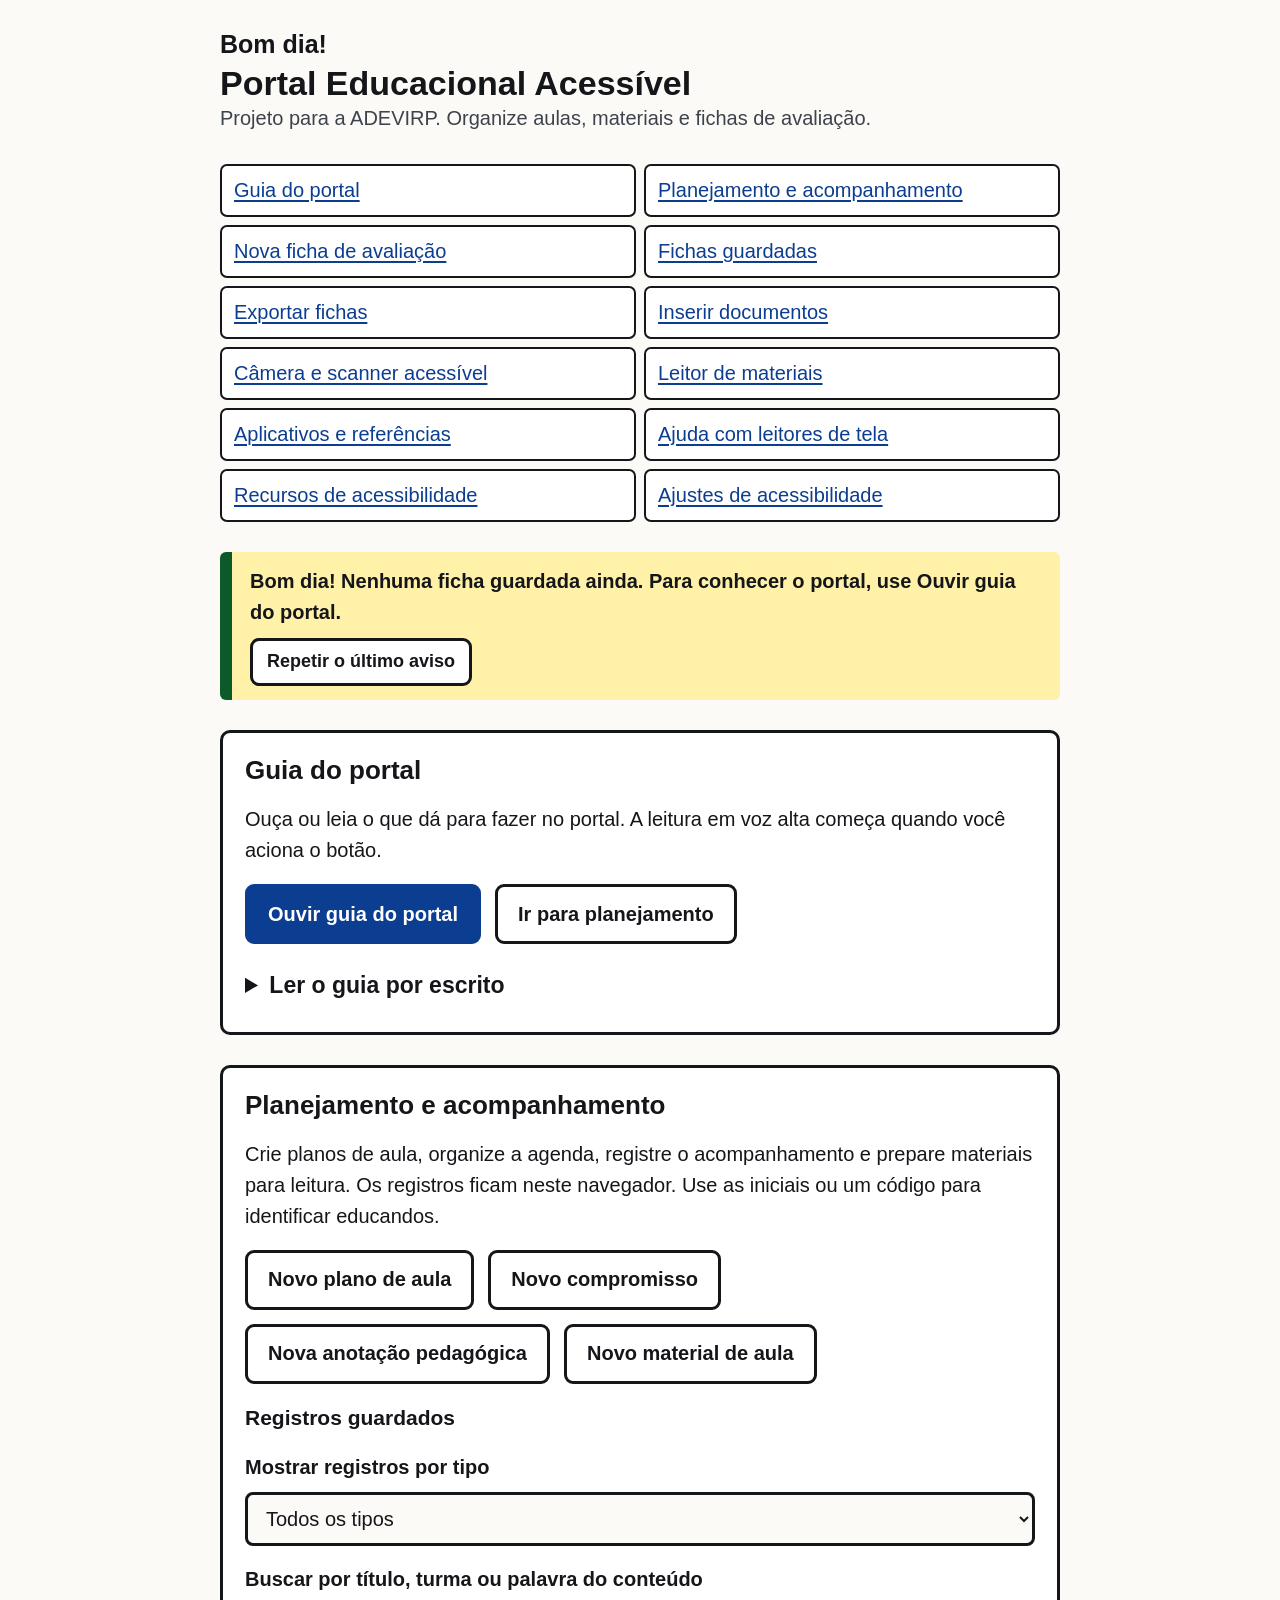
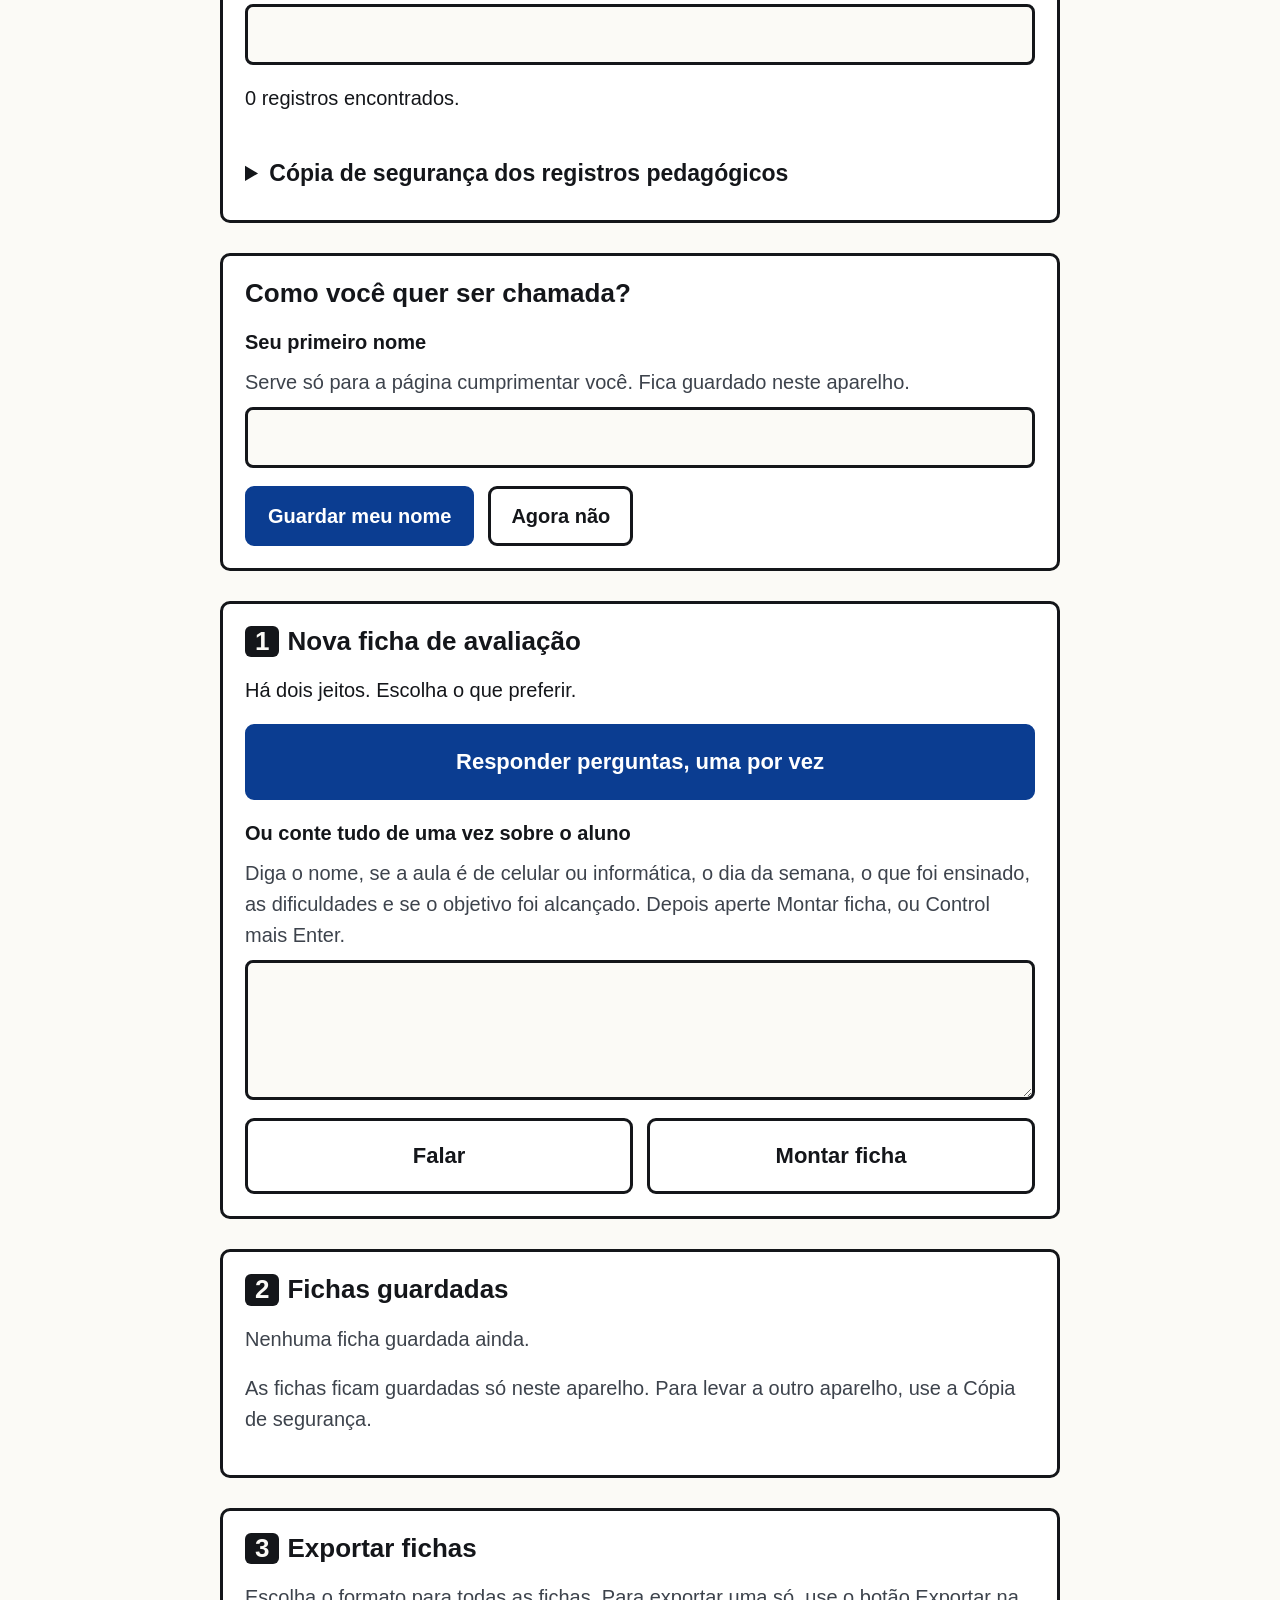
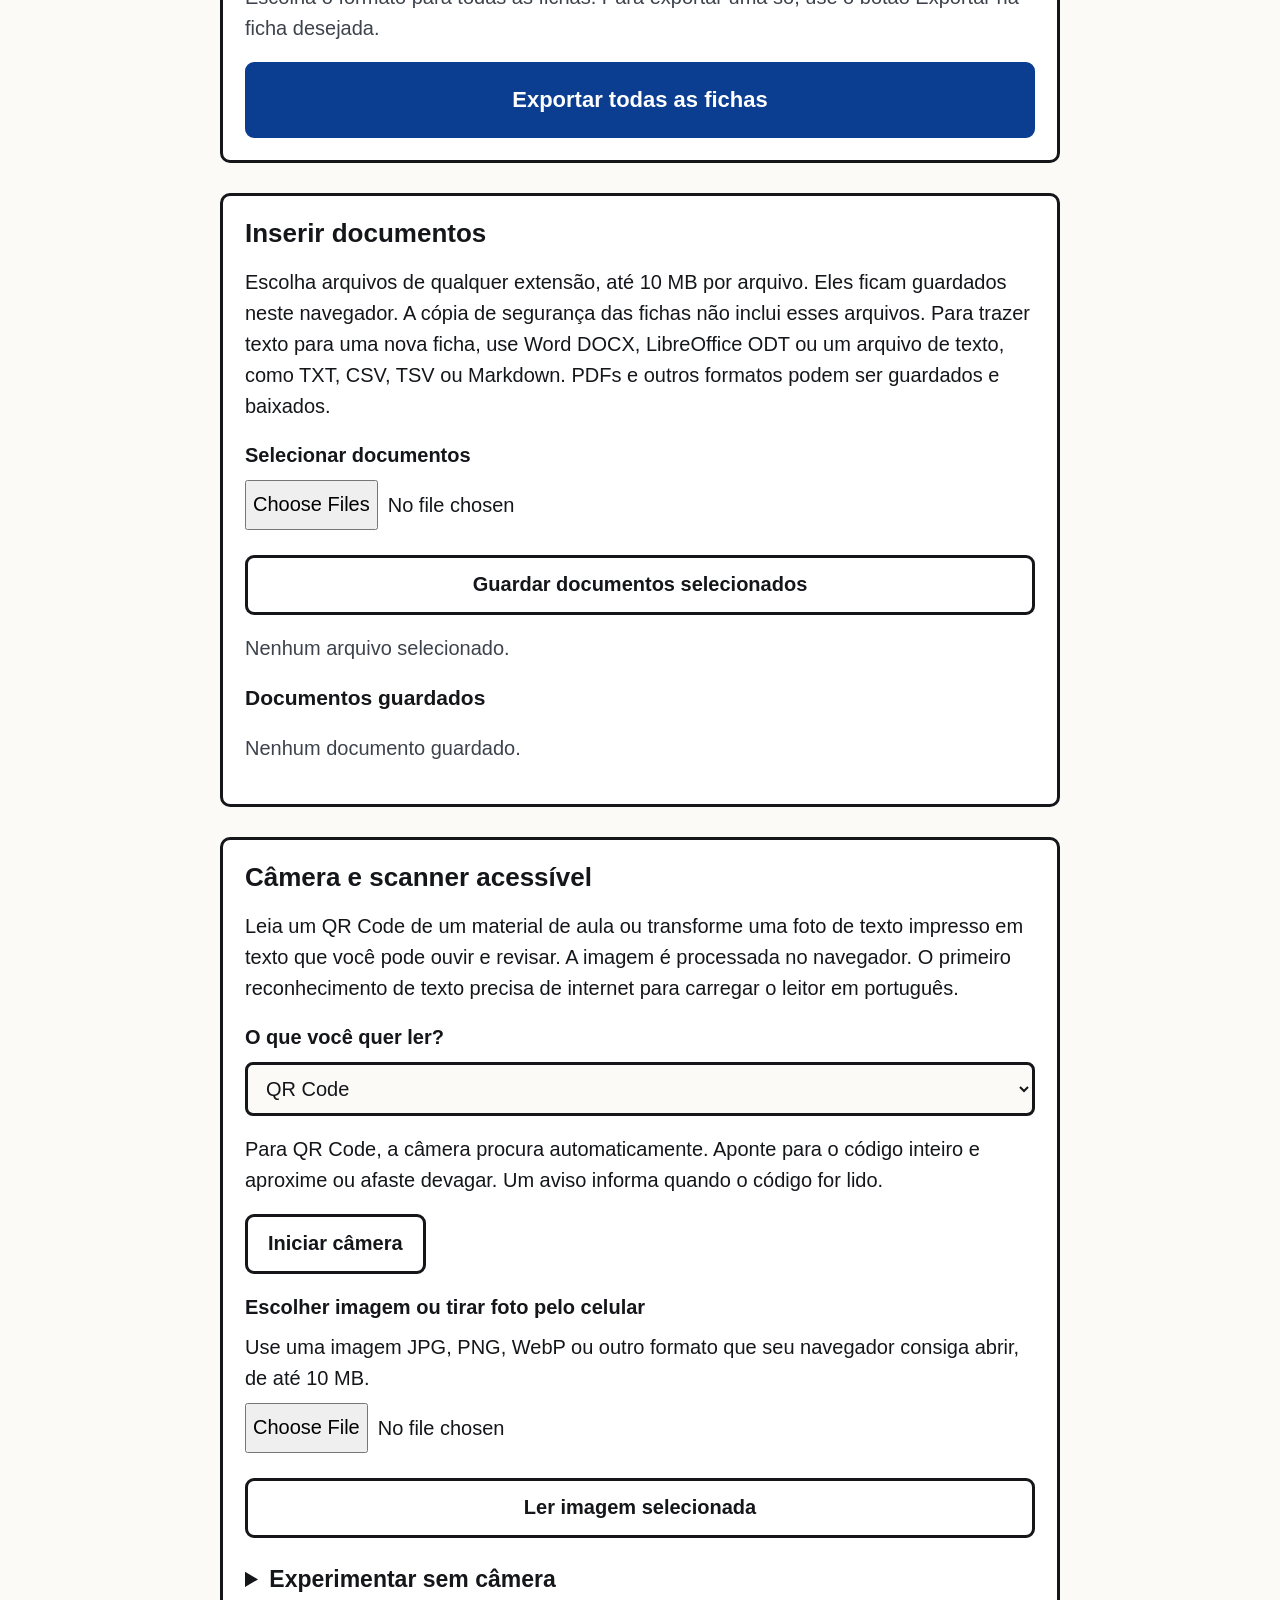
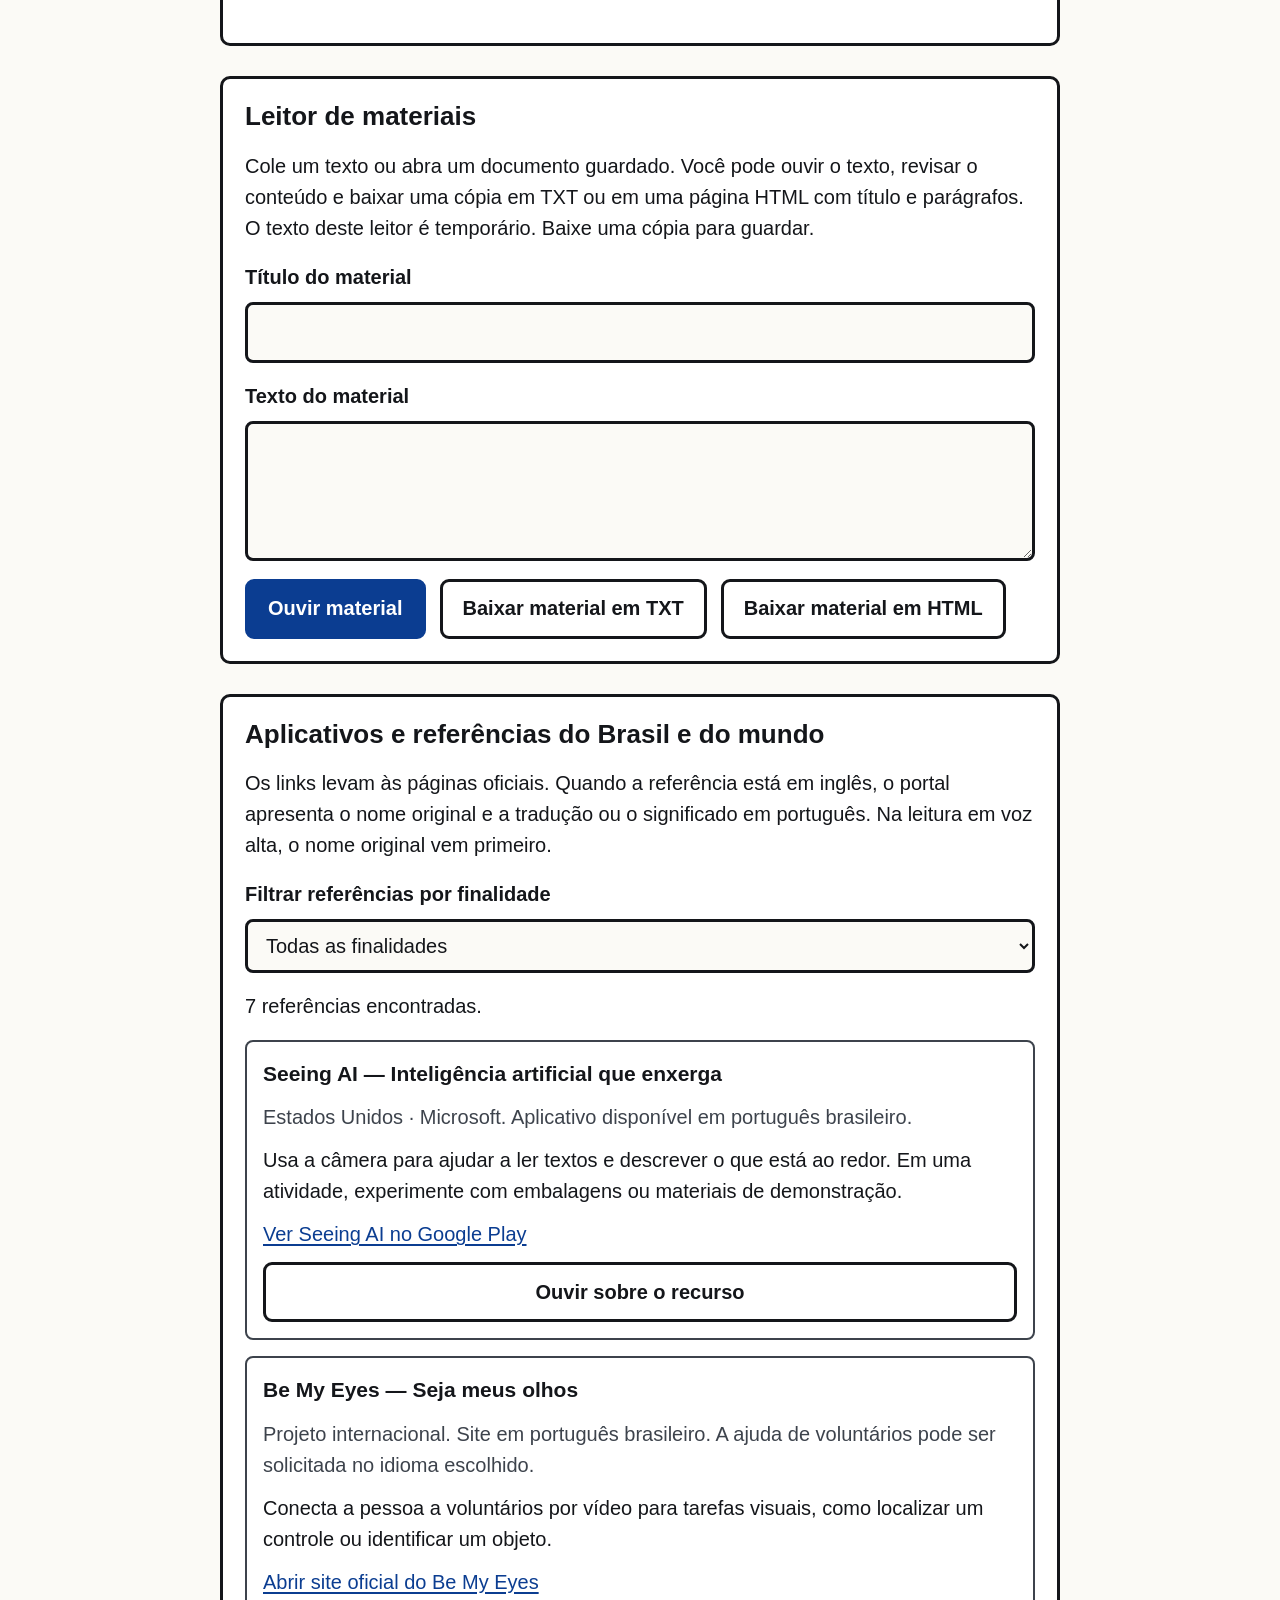
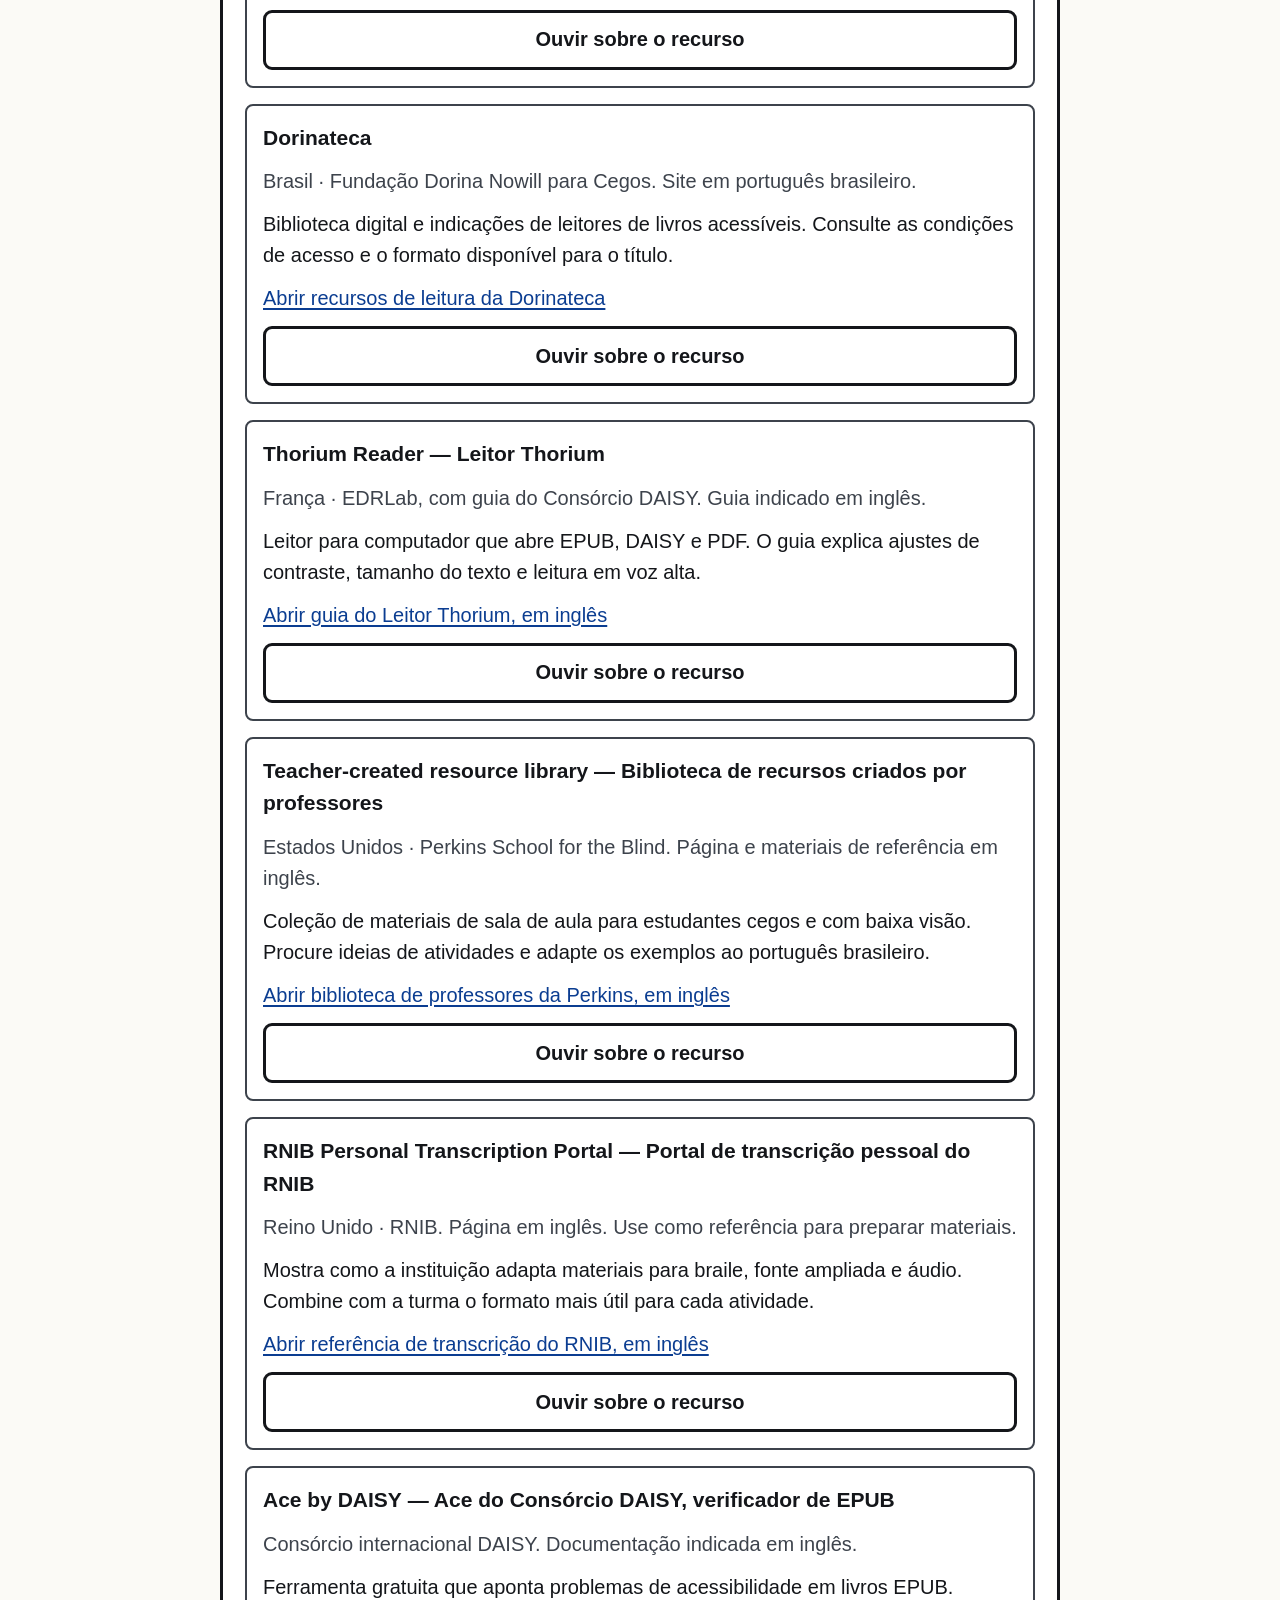
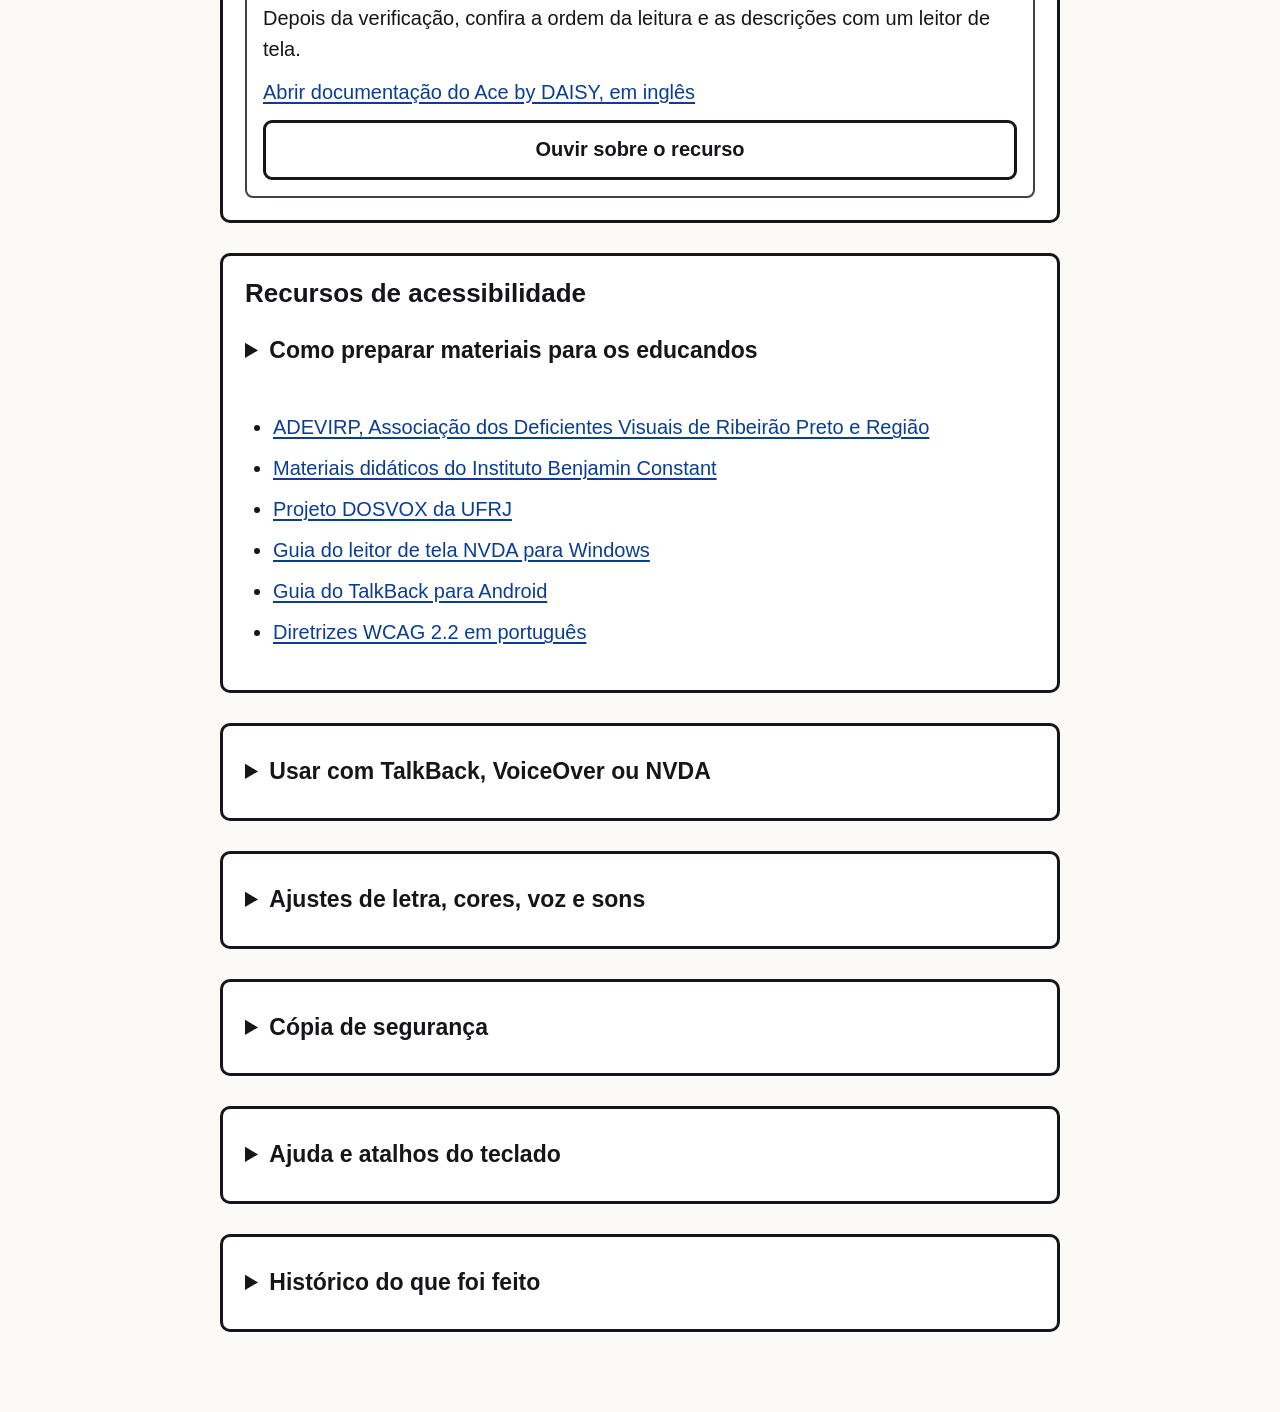
==== commit 6a71e4d3: "Melhora foco, diálogos e avisos para leitores de tela" ====
--- a/docs/fichas-avaliacao-2026/index.html
+++ b/docs/fichas-avaliacao-2026/index.html
@@ -100,10 +100,16 @@
 @media(max-width:22rem){.pagina{padding-inline:.6rem}section,details.bloco{padding:.7rem}.botoes{gap:.55rem}}
 @media(forced-colors:active){:focus-visible{outline-color:Highlight}.selo{forced-color-adjust:auto}}
 #scanner-video{width:100%;max-height:24rem;background:#101010;border:2px solid var(--linha);border-radius:.4rem}
+.atalhos-portal li,.campo,.botoes,main,section{min-width:0}
+button,input,select,textarea{max-inline-size:100%;min-inline-size:0}
+input[type=file]{width:100%;white-space:normal;overflow-wrap:anywhere}
+#dlg{width:min(36rem,calc(100vw - 1rem));max-height:calc(100dvh - 1rem);overflow:auto}
+#intro-parte:empty{margin-block:-.45rem;min-height:0}
+@media(max-width:22rem){dialog{padding:.6rem}.botoes button.grande{flex-basis:100%}}
 </style>
 </head>
 <body>
-<a class="pular" href="#conteudo-principal">Pular para o conteúdo principal</a>
+<a class="pular" href="#aplicativo">Pular para o conteúdo principal</a>
 <div class="pagina">
 <header>
   <p id="saudacao" style="font-size:1.25rem;font-weight:700"></p>
@@ -118,9 +124,10 @@
     <li><a href="#t2">Fichas guardadas</a></li>
     <li><a href="#t3">Exportar fichas</a></li>
     <li><a href="#t-documentos">Inserir documentos</a></li>
-    <li><a href="#t-scanner">Câmera e scanner</a></li>
+    <li><a href="#t-scanner">Câmera e scanner acessível</a></li>
     <li><a href="#t-leitor">Leitor de materiais</a></li>
     <li><a href="#t-internacional">Aplicativos e referências</a></li>
+    <li><a href="#leitores-portal">Ajuda com leitores de tela</a></li>
     <li><a href="#t-recursos">Recursos de acessibilidade</a></li>
     <li><a href="#ajustes-portal">Ajustes de acessibilidade</a></li>
   </ul>
@@ -137,7 +144,22 @@
 <div class="so-leitor" id="vivo-calmo" role="status" aria-live="polite" aria-atomic="true"></div>
 <div class="so-leitor" id="vivo-urgente" role="alert" aria-atomic="true"></div>
 
-<main id="conteudo-principal" tabindex="-1">
+<section id="conta" aria-labelledby="conta-titulo" hidden>
+  <h2 id="conta-titulo">Acesso às fichas</h2>
+  <p id="conta-status" role="status"></p>
+  <form id="conta-form" hidden>
+    <div class="campo"><label for="conta-email">E-mail</label>
+      <input id="conta-email" type="email" autocomplete="username" required></div>
+    <div class="campo"><label for="conta-senha">Senha</label>
+      <input id="conta-senha" type="password" autocomplete="current-password" required></div>
+    <button type="submit" class="principal">Entrar</button>
+  </form>
+  <div id="conta-acoes" class="botoes" hidden>
+    <button type="button" id="conta-atualizar">Atualizar fichas</button>
+    <button type="button" id="conta-sair">Sair</button>
+  </div>
+</section>
+<main id="aplicativo" tabindex="-1">
 <section id="intro" aria-labelledby="t-intro">
   <h2 id="t-intro" tabindex="-1">Guia do portal</h2>
   <p>Ouça ou leia o que dá para fazer no portal. A leitura em voz alta começa quando você aciona o botão.</p>
@@ -145,7 +167,7 @@
     <button type="button" id="btn-intro" class="principal" aria-keyshortcuts="Alt+Shift+I">Ouvir guia do portal</button>
     <button type="button" id="btn-intro-pular">Ir para planejamento</button>
   </div>
-  <p id="intro-parte" class="suave" hidden></p>
+  <p id="intro-parte" class="suave" role="status" aria-atomic="true"></p>
   <details id="intro-texto">
     <summary>Ler o guia por escrito</summary>
     <ol id="intro-lista"></ol>
@@ -219,7 +241,7 @@
   </div>
 </section>
 <section aria-labelledby="t1">
-  <h2 id="t1" tabindex="-1"><span class="numero">1</span>Nova ficha de avaliação</h2>
+  <h2 id="t1" tabindex="-1"><span class="numero" aria-hidden="true">1</span>Nova ficha de avaliação</h2>
   <p>Há dois jeitos. Escolha o que preferir.</p>
   <button type="button" id="btn-guiado" class="grande principal" aria-keyshortcuts="Alt+Shift+N">Responder perguntas, uma por vez</button>
   <div class="campo">
@@ -252,7 +274,7 @@
 </section>
 
 <section aria-labelledby="t2">
-  <h2 id="t2" tabindex="-1"><span class="numero">2</span>Fichas guardadas</h2>
+  <h2 id="t2" tabindex="-1"><span class="numero" aria-hidden="true">2</span>Fichas guardadas</h2>
   <p id="contagem" class="suave"></p>
   <p id="estado-conta" class="suave" hidden></p>
   <div class="campo" id="campo-busca" hidden>
@@ -263,7 +285,7 @@
 </section>
 
 <section aria-labelledby="t3">
-  <h2 id="t3" tabindex="-1"><span class="numero">3</span>Exportar fichas</h2>
+  <h2 id="t3" tabindex="-1"><span class="numero" aria-hidden="true">3</span>Exportar fichas</h2>
   <p class="suave">Escolha o formato para todas as fichas. Para exportar uma só, use o botão Exportar na ficha desejada.</p>
   <button type="button" id="btn-word" class="grande principal" aria-keyshortcuts="Alt+Shift+B">Exportar todas as fichas</button>
 </section>
@@ -382,6 +404,17 @@
   </ul>
 </section>
 
+<details class="bloco" id="ajuda-leitores">
+  <summary id="leitores-portal">Usar com TalkBack, VoiceOver ou NVDA</summary>
+  <p>Os títulos, campos e botões podem ser lidos pelo leitor de tela do aparelho. A voz do portal é opcional. Em Ajustes, deixe a leitura dos avisos em voz alta desligada se o seu leitor de tela já anuncia as mensagens.</p>
+  <ul>
+    <li><strong>TalkBack no Android.</strong> No Chrome, deslize para explorar os controles e toque duas vezes para ativar o item em foco. Nos controles de leitura, use a opção de títulos para encontrar a área desejada. <a href="https://support.google.com/accessibility/android/answer/6006598?hl=pt-BR">Consultar o guia de navegação do TalkBack</a>.</li>
+    <li><strong>VoiceOver no iPhone ou iPad.</strong> No Safari, use o rotor para escolher títulos ou links e deslize para cima ou para baixo para percorrê-los. <a href="https://support.apple.com/pt-br/111796">Consultar o guia do rotor do VoiceOver</a>.</li>
+    <li><strong>NVDA no Windows.</strong> No modo de navegação, pressione H para o próximo título e Shift mais H para o anterior. Use Tab para percorrer links e controles. <a href="https://api.nvaccess.org/documentation/userGuide.html"><span lang="en">NVDA User Guide</span>, guia do NVDA em inglês</a>.</li>
+  </ul>
+  <p>Para começar sem liberar a câmera, abra <a href="#t-scanner">Câmera e scanner acessível</a> e escolha Experimentar sem câmera. Quando a leitura terminar, o foco vai para Resultado da leitura. Avance até Conteúdo reconhecido para revisar, ou até Ouvir resultado para usar a voz do portal.</p>
+</details>
+
 <details class="bloco" id="d-pref">
   <summary id="ajustes-portal">Ajustes de letra, cores, voz e sons</summary>
   <div class="campo"><label for="p-nome">Seu nome, para a saudação</label>
@@ -399,7 +432,7 @@
 
 <details class="bloco">
   <summary>Cópia de segurança</summary>
-  <p>As fichas ficam guardadas neste navegador, neste aparelho. A cópia de segurança serve para não perder nada e para levar as fichas para outro aparelho.</p>
+  <p id="copia-dica">Use a cópia de segurança para exportar ou trazer fichas de outro aparelho.</p>
   <div class="botoes">
     <button type="button" id="btn-copia">Salvar cópia de segurança</button>
     <button type="button" id="btn-restaurar">Trazer fichas de uma cópia de segurança</button>
@@ -434,12 +467,14 @@
 </main>
 </div>
 
-<dialog id="dlg" role="alertdialog" aria-modal="true" aria-labelledby="dlg-t" aria-describedby="dlg-p">
+<dialog id="dlg" aria-modal="true" aria-labelledby="dlg-t" aria-describedby="dlg-p">
   <h2 id="dlg-t"></h2>
   <p id="dlg-p"></p>
   <div class="botoes" id="dlg-b"></div>
 </dialog>
 
+<script src="./banco-config.js"></script>
+<script src="./banco.js"></script>
 <script>/*!
 
 JSZip v3.10.1 - A JavaScript class for generating and reading zip files
@@ -560,10 +595,13 @@
 
 /* ---------- ajustes ---------- */
 const K = { fichas: "fichas-2026", prefs: "fichas-2026-ajustes", fala: "fichas-2026-fala", editor: "fichas-2026-editor", apagadas: "fichas-2026-apagadas", sinc: "fichas-2026-na-conta" };
+const modoBanco = Boolean(window.FICHAS_BANCO?.url || window.FICHAS_BANCO?.chavePublicavel);
+const memoria = new Map();
+const temporarias = new Set([K.fichas, K.fala, K.editor, K.apagadas, K.sinc]);
 const guarda = {
-  ler(k) { try { return JSON.parse(localStorage.getItem(k) || "null"); } catch { return null; } },
-  pôr(k, v) { try { localStorage.setItem(k, JSON.stringify(v)); return true; } catch { return false; } },
-  tirar(k) { try { localStorage.removeItem(k); } catch {} },
+  ler(k) { if (modoBanco && temporarias.has(k)) return memoria.get(k); try { return JSON.parse(localStorage.getItem(k) || "null"); } catch { return null; } },
+  pôr(k, v) { if (modoBanco && temporarias.has(k)) { memoria.set(k, v); return true; } try { localStorage.setItem(k, JSON.stringify(v)); return true; } catch { return false; } },
+  tirar(k) { if (modoBanco && temporarias.has(k)) { memoria.delete(k); return; } try { localStorage.removeItem(k); } catch {} },
 };
 const prefs = Object.assign({ tamanho: "g", cores: "auto", velocidade: "1", sons: true, falar: false, passo: true, nome: "", perguntouNome: false }, guarda.ler(K.prefs) || {});
 function aplicarPrefs() {
@@ -631,13 +669,22 @@
   const caixa = $("aviso"); caixa.className = tipo === "erro" ? "erro" : tipo === "andando" ? "andando" : "";
   $("aviso-texto").textContent = (tipo === "erro" ? "Atenção: " : "") + msg;
   const alvo = $(tipo === "erro" ? "vivo-urgente" : "vivo-calmo");
-  $("vivo-urgente").textContent = ""; $("vivo-calmo").textContent = "";
-  setTimeout(() => { alvo.textContent = msg; }, 80);
+  anunciar(msg, alvo);
   registrar(msg);
   if (tipo !== "quieto") som(tipo);
-  if (prefs.falar && !ouvindo && !emIntro) falarTexto(msg, true);
-}
-$("btn-repetir").onclick = () => { const m = ultimoAviso; $("vivo-calmo").textContent = ""; setTimeout(() => { $("vivo-calmo").textContent = m; }, 80); if (prefs.falar) falarTexto(m, true); };
+  if (prefs.falar && !ouvindo && !falando && !emIntro) falarTexto(msg, true);
+}
+let temporizadorAviso;
+function anunciar(mensagem, alvo) {
+  clearTimeout(temporizadorAviso);
+  $("vivo-urgente").textContent = "";
+  $("vivo-calmo").textContent = "";
+  temporizadorAviso = setTimeout(() => { alvo.textContent = mensagem; }, 80);
+}
+$("btn-repetir").onclick = () => {
+  anunciar(ultimoAviso, $("vivo-calmo"));
+  if (prefs.falar) falarTexto(ultimoAviso, true);
+};
 
 /* ---------- perguntas de confirmação ---------- */
 function perguntar(titulo, texto, opcoes) {
@@ -649,7 +696,8 @@
     const fim = (v) => {
       if (feito) return; feito = true;
       try { d.close(); } catch { d.removeAttribute("open"); }
-      if (antes && document.contains(antes) && antes.offsetParent !== null) antes.focus();
+      if (voz && falando && prefs.falar) pararVoz();
+      if (antes instanceof HTMLElement && antes.isConnected && antes.getClientRects().length) antes.focus();
       resolve(v);
     };
     const sair = opcoes.find((o) => o.sair) || opcoes[opcoes.length - 1];
@@ -659,11 +707,6 @@
       bt.onclick = () => fim(o.valor); b.append(bt);
     }
     d.oncancel = (e) => { e.preventDefault(); fim(sair.valor); };
-    d.onkeydown = (e) => {
-      if (e.key !== "Tab") return;
-      const bs = [...b.querySelectorAll("button")], i = bs.indexOf(document.activeElement);
-      e.preventDefault(); bs[(i + (e.shiftKey ? -1 : 1) + bs.length) % bs.length].focus();
-    };
     registrar("Pergunta: " + titulo + " " + texto);
     som("pergunta");
     if (voz && falando) pararVoz();
@@ -853,11 +896,17 @@
     { rotulo: "Voltar sem salvar", valor: "voltar", sair: true },
   ]);
   if (r === "voltar") return false;
-  if (r === "trocar") { const idAntigo = outra.id; if (f.id && f.id !== idAntigo) await apagar(f.id, true); f.id = idAntigo; }
+  if (r === "trocar") {
+    if (f.id && f.id !== outra.id) {
+      if (modoBanco) substituicoes.set(f, { id: f.id, versao: versoes.get(f.id) });
+      else await apagar(f.id, true);
+    }
+    f.id = outra.id;
+  }
   return true;
 }
 async function salvar() {
-  if (!editando) return;
+  if (!editando || (modoBanco && operacoes)) return;
   if (!conferirNome()) { irPasso(0, true); return; }
   const f = lerEditor();
   if (f.nome.split(" ").length < 2) {
@@ -873,6 +922,7 @@
   }
   if (!(await conferirRepetida(f))) { avisar("A ficha não foi salva. Ela continua aberta."); return; }
   const ok = await guardar(f);
+  if (modoBanco && !ok) return;
   fecharEditor();
   const resumo = `Ficha de ${f.nome} salva.` + (fl.length ? ` Ainda falta: ${dizFaltas(fl)}.` : " Está completa.") + ` São ${fichas.length} fichas guardadas.` + (ok ? "" : " Atenção: o navegador não deixou gravar. Salve uma cópia de segurança agora.");
   if (fila.length) {
@@ -904,12 +954,103 @@
 $("btn-guiado").onclick = () => { abrirEditor(fichaVazia()); avisar(prefs.passo ? `Ficha nova. São ${PASSOS.length} perguntas. Pergunta 1: nome do educando. Enter passa para a próxima.` : "Ficha nova aberta. Preencha e aperte Salvar ficha."); };
 
 /* ---------- guardar ---------- */
+const versoes = new Map();
+let contaAtiva = false;
+let operacoes = 0;
+async function operarBanco(operacao) {
+  if (!contaAtiva || operacoes) throw new Error("operação indisponível");
+  operacoes++;
+  try { return await operacao(); } finally { operacoes--; }
+}
+async function carregarBanco() {
+  const linhas = await window.FichasBanco.listar();
+  fichas = linhas.map(({ dados }) => normalizar(dados));
+  versoes.clear();
+  for (const { id, versao } of linhas) versoes.set(id, versao);
+  desenharLista();
+}
+async function iniciarBanco() {
+  const banco = window.FichasBanco;
+  const status = $("conta-status");
+  $("conta").hidden = false;
+  if (!banco) { status.textContent = "A configuração do banco precisa ser conferida."; return; }
+  const abrir = async () => {
+    await carregarBanco();
+    contaAtiva = true;
+    $("aplicativo").hidden = false;
+    $("conta-form").hidden = true;
+    $("conta-acoes").hidden = false;
+    status.textContent = "As fichas são salvas na sua conta.";
+  };
+  const login = $("conta-form");
+  login.onsubmit = async (evento) => {
+    evento.preventDefault();
+    if (login.querySelector("button").disabled) return;
+    login.querySelector("button").disabled = true;
+    try {
+      await banco.entrar($("conta-email").value.trim(), $("conta-senha").value);
+      await abrir();
+    } catch {
+      status.textContent = "Não foi possível abrir as fichas. Confira o login e a conexão e tente novamente.";
+    } finally {
+      $("conta-senha").value = "";
+      login.querySelector("button").disabled = false;
+    }
+  };
+  $("conta-atualizar").onclick = async () => {
+    if (editando || operacoes) { status.textContent = "Feche a ficha e aguarde as operações para atualizar."; return; }
+    $("aplicativo").inert = true;
+    try {
+      await operarBanco(carregarBanco);
+      ultimaApagada = null;
+      $("btn-desfazer").hidden = true;
+      status.textContent = "Fichas atualizadas.";
+    } catch { status.textContent = "Não foi possível atualizar. Tente de novo."; }
+    finally { $("aplicativo").inert = false; }
+  };
+  $("conta-sair").onclick = async () => {
+    if (editando || operacoes) { status.textContent = "Feche a ficha e aguarde as operações para sair."; return; }
+    $("aplicativo").inert = true;
+    contaAtiva = false;
+    try { await banco.sair(); location.reload(); }
+    catch {
+      contaAtiva = true;
+      $("aplicativo").inert = false;
+      status.textContent = "Não foi possível sair. Tente de novo ou feche a aba.";
+    }
+  };
+  try {
+    if (await banco.sessao()) { await abrir(); return; }
+    status.textContent = "Entre com a conta autorizada para acessar as fichas.";
+  } catch { status.textContent = "Não foi possível abrir a conta. Tente entrar novamente."; }
+  login.hidden = false;
+}
+
 let fichas = [], colecao = null, ultimaApagada = null;
 let apagadas = new Set(guarda.ler(K.apagadas) || []);
 const novoId = () => "f" + Date.now().toString(36) + Math.random().toString(36).slice(2, 7);
 const gravarLocal = () => guarda.pôr(K.fichas, { fichas, iniciado: true });
+const substituicoes = new WeakMap();
 async function guardar(f) {
   if (!f.id) f.id = novoId();
+  if (modoBanco) {
+    try {
+      await operarBanco(async () => {
+        const origem = substituicoes.get(f);
+        const versao = versoes.get(f.id);
+        const novaVersao = await window.FichasBanco.salvar(f, versao, origem);
+        if (origem) versoes.delete(origem.id);
+        versoes.set(f.id, novaVersao);
+        fichas = fichas.filter((x) => x.id !== f.id && x.id !== origem?.id);
+        fichas.push(f);
+        desenharLista();
+      });
+      return true;
+    } catch {
+      avisar("Não foi possível confirmar o salvamento no banco. Confira a conexão ou atualize a lista e verifique a ficha.", "erro");
+      return false;
+    }
+  }
   apagadas.delete(f.id); guarda.pôr(K.apagadas, [...apagadas]);
   const i = fichas.findIndex((x) => x.id === f.id);
   if (i >= 0) fichas[i] = f; else fichas.push(f);
@@ -919,17 +1060,31 @@
 }
 async function apagar(id, semDesfazer) {
   const f = fichas.find((x) => x.id === id); if (!f) return;
+  if (modoBanco) {
+    try {
+      await operarBanco(async () => {
+        await window.FichasBanco.apagar(id, versoes.get(id));
+        versoes.delete(id);
+      });
+    } catch {
+      avisar("Não foi possível confirmar a exclusão. Atualize a lista para conferir a ficha.", "erro");
+      return false;
+    }
+  }
   fichas = fichas.filter((x) => x.id !== id);
   apagadas.add(id); guarda.pôr(K.apagadas, [...apagadas]);
   if (!semDesfazer) { ultimaApagada = f; const b = $("btn-desfazer"); b.textContent = `Desfazer: trazer de volta a ficha de ${f.nome || "aluno sem nome"}`; b.hidden = false; }
   gravarLocal(); desenharLista();
   sinc.delete(id); guarda.pôr(K.sinc, [...sinc]);
   if (colecao) colecao.doc(id).delete().catch(() => {});
+  return true;
 }
 $("btn-desfazer").onclick = async () => {
   if (!ultimaApagada) return;
-  const f = ultimaApagada; ultimaApagada = null; $("btn-desfazer").hidden = true;
-  await guardar(f); avisar(`Ficha de ${f.nome || "aluno sem nome"} trazida de volta. São ${fichas.length} fichas guardadas.`); $("t2").focus();
+  const f = ultimaApagada;
+  if (!(await guardar(f)) && modoBanco) return;
+  ultimaApagada = null; $("btn-desfazer").hidden = true;
+  avisar(`Ficha de ${f.nome || "aluno sem nome"} trazida de volta. São ${fichas.length} fichas guardadas.`); $("t2").focus();
 };
 function iniciarLocal() {
   const l = guarda.ler(K.fichas);
@@ -1022,7 +1177,8 @@
       const ok = await perguntar("Apagar ficha", `Quer mesmo apagar a ficha de ${nome}?`, [{ rotulo: "Não apagar", valor: false, principal: true, sair: true }, { rotulo: "Sim, apagar", valor: true }]);
       if (!ok) { avisar("Nada foi apagado."); return; }
       if (editando && editando.id === f.id) fecharEditor();
-      await apagar(f.id); avisar(`Ficha de ${nome} apagada. Restam ${fichas.length}. O botão Desfazer, no alto da página, traz ela de volta.`);
+      if (!(await apagar(f.id))) return;
+      avisar(`Ficha de ${nome} apagada. Restam ${fichas.length}. O botão Desfazer, no alto da página, traz ela de volta.`);
       $("btn-desfazer").focus();
     }));
     li.append(h, p, bs); ul.append(li);
@@ -1296,9 +1452,9 @@
   if (!novas) novas = montarSemIA(texto);
   ocupado = false; $("btn-montar").removeAttribute("aria-disabled");
   const guardadas = [];
-  for (const f of novas) { f.id = ""; f.atualizado = Date.now(); if (f.nome && !(await conferirRepetida(f))) continue; await guardar(f); guardadas.push(f); }
+  for (const f of novas) { f.id = ""; f.atualizado = Date.now(); if (f.nome && !(await conferirRepetida(f))) continue; if (await guardar(f) || !modoBanco) guardadas.push(f); }
   if (!guardadas.length) { avisar("Nenhuma ficha foi guardada. Seu texto continua no campo."); return; }
-  $("fala").value = ""; guarda.tirar(K.fala);
+  if (!modoBanco || guardadas.length === novas.length) { $("fala").value = ""; guarda.tirar(K.fala); }
   const p = guardadas[0], fl = faltas(p); fila = guardadas.slice(1).map((f) => f.id);
   abrirEditor(p, { passo: fl.length ? fl[0].passo : 0 });
   avisar((guardadas.length > 1 ? `${guardadas.length} fichas montadas e guardadas: ${guardadas.map((f) => f.nome || "sem nome").join("; ")}. Abri a primeira para conferir. ` : `Ficha de ${p.nome || "aluno sem nome"} montada e guardada. `)
@@ -1516,13 +1672,13 @@
   const ok = await perguntar("Trazer fichas da cópia", `A cópia tem ${lista.length} fichas. Aqui há ${fichas.length} guardadas. Quando o mesmo aluno estiver nos dois lugares, fica a ficha mais recente. Quer trazer?`, [
     { rotulo: "Trazer as fichas", valor: true, principal: true }, { rotulo: "Não trazer", valor: false, sair: true }]);
   if (!ok) { avisar("Nada foi mudado."); return; }
-  let novas = 0, trocadas = 0;
+  let novas = 0, trocadas = 0, falhas = 0;
   for (const f of lista) {
     const igual = fichas.find((x) => x.id === f.id) || fichas.find((x) => mesmoNome(x.nome, f.nome));
-    if (!igual) { if (!f.id) f.id = novoId(); await guardar(f); novas++; }
-    else if (f.atualizado > igual.atualizado) { f.id = igual.id; await guardar(f); trocadas++; }
-  }
-  avisar(`Pronto. ${novas} fichas novas e ${trocadas} atualizadas. São ${fichas.length} fichas guardadas.`); $("t2").focus();
+    if (!igual) { if (!f.id) f.id = novoId(); if (await guardar(f) || !modoBanco) novas++; else falhas++; }
+    else if (f.atualizado > igual.atualizado) { f.id = igual.id; if (await guardar(f) || !modoBanco) trocadas++; else falhas++; }
+  }
+  avisar(`Pronto. ${novas} fichas novas e ${trocadas} atualizadas. São ${fichas.length} fichas guardadas.` + (falhas ? ` ${falhas} sem confirmação no banco.` : "")); $("t2").focus();
 };
 
 /* ---------- explicação em voz de como o site funciona ---------- */
@@ -1570,14 +1726,13 @@
   const status = $("intro-parte");
   emIntro = true;
   botao.textContent = "Parar leitura do guia";
-  status.hidden = false;
   status.textContent = "Leitura do guia em andamento. Use Parar leitura do guia ou Escape para interromper.";
   const interrupcao = new Promise((resolver) => { pararGuia = () => resolver("interrompida"); });
   const resultado = await Promise.race([interrupcao, falarTexto(partesIntro(), true)]);
   pararGuia = null;
   emIntro = false;
   botao.textContent = "Ouvir guia do portal";
-  status.hidden = true;
+  status.textContent = "";
   if (resultado === false) {
     pararVoz();
     abrirGuiaEscrito();
@@ -1594,6 +1749,7 @@
 
 /* ---------- atalhos ---------- */
 document.addEventListener("keydown", (e) => {
+  if (modoBanco && (!contaAtiva || operacoes || $("aplicativo").inert)) return;
   if (e.key === "Escape" && !$("dlg").open) {
     if (falando) { const era = emIntro; pararVoz(); if (!era) avisar("Voz parada."); }
     if (ouvindo) pararDitado();
@@ -1630,7 +1786,7 @@
   ler: (chave) => guarda.ler(chave),
   gravar: (chave, valor) => guarda.pôr(chave, valor),
 });
-document.querySelector('nav[aria-label="Seções do portal"]').addEventListener("click", (evento) => {
+document.addEventListener("click", (evento) => {
   const link = evento.target.closest('a[href^="#"]');
   if (!link) return;
   const destino = document.getElementById(link.hash.slice(1));
@@ -1651,7 +1807,12 @@
     if (ok) { abrirEditor(f, { mudou: true }); avisar(`Ficha de ${f.nome || "aluno sem nome"} aberta de novo. Confira e salve.`); } else guarda.tirar(K.editor);
   }
 })();
-if (window.claude && claude.use) {
+if (modoBanco) {
+  $("aplicativo").hidden = true;
+  const d = ditadoNavegador(); if (d) ligarDitado(d);
+  const v = vozNavegador(); if (v) ligarVoz(v);
+  iniciarBanco();
+} else if (window.claude && claude.use) {
   claude.use("downloads").then((x) => { downloads = x; }).catch(() => {});
   claude.use("sample").then((x) => { sample = x; }).catch(() => {});
   claude.use("dictation").then((x) => { if (x) ligarDitado(x); }).catch(() => {});
